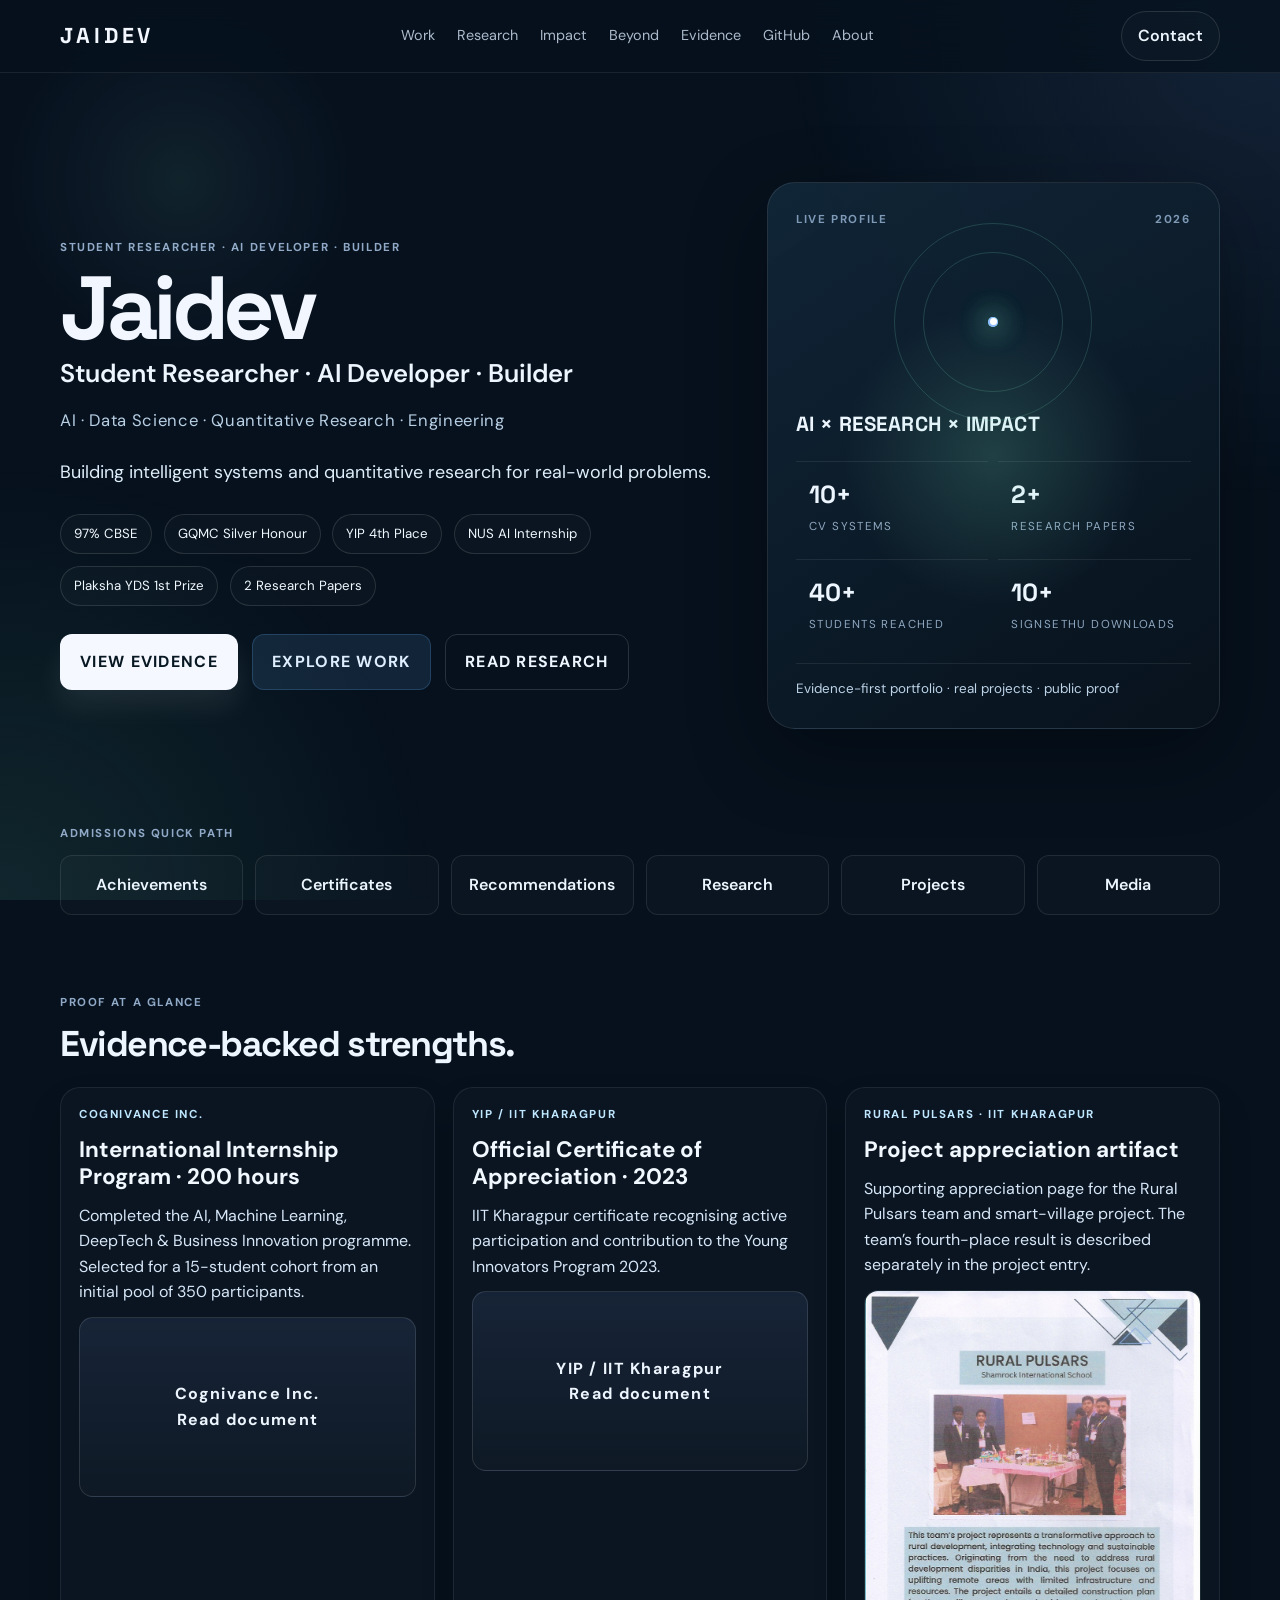
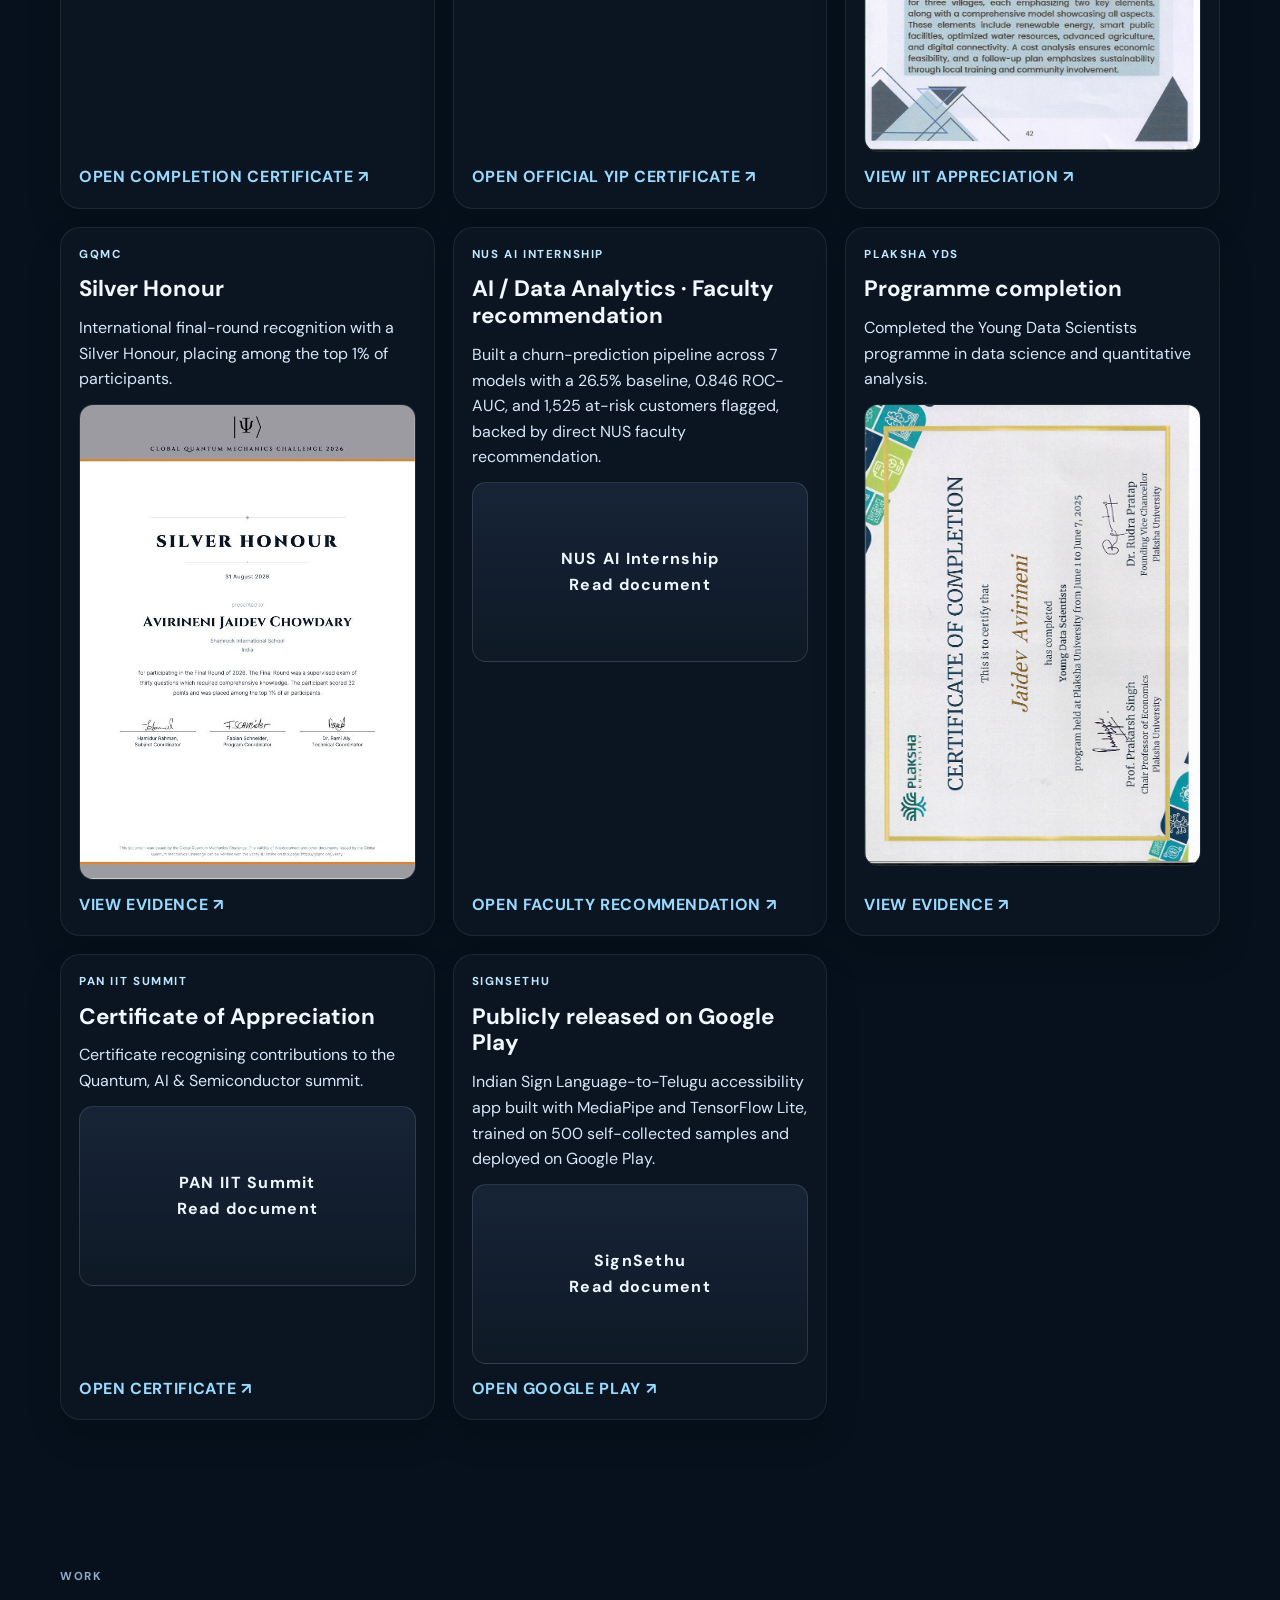
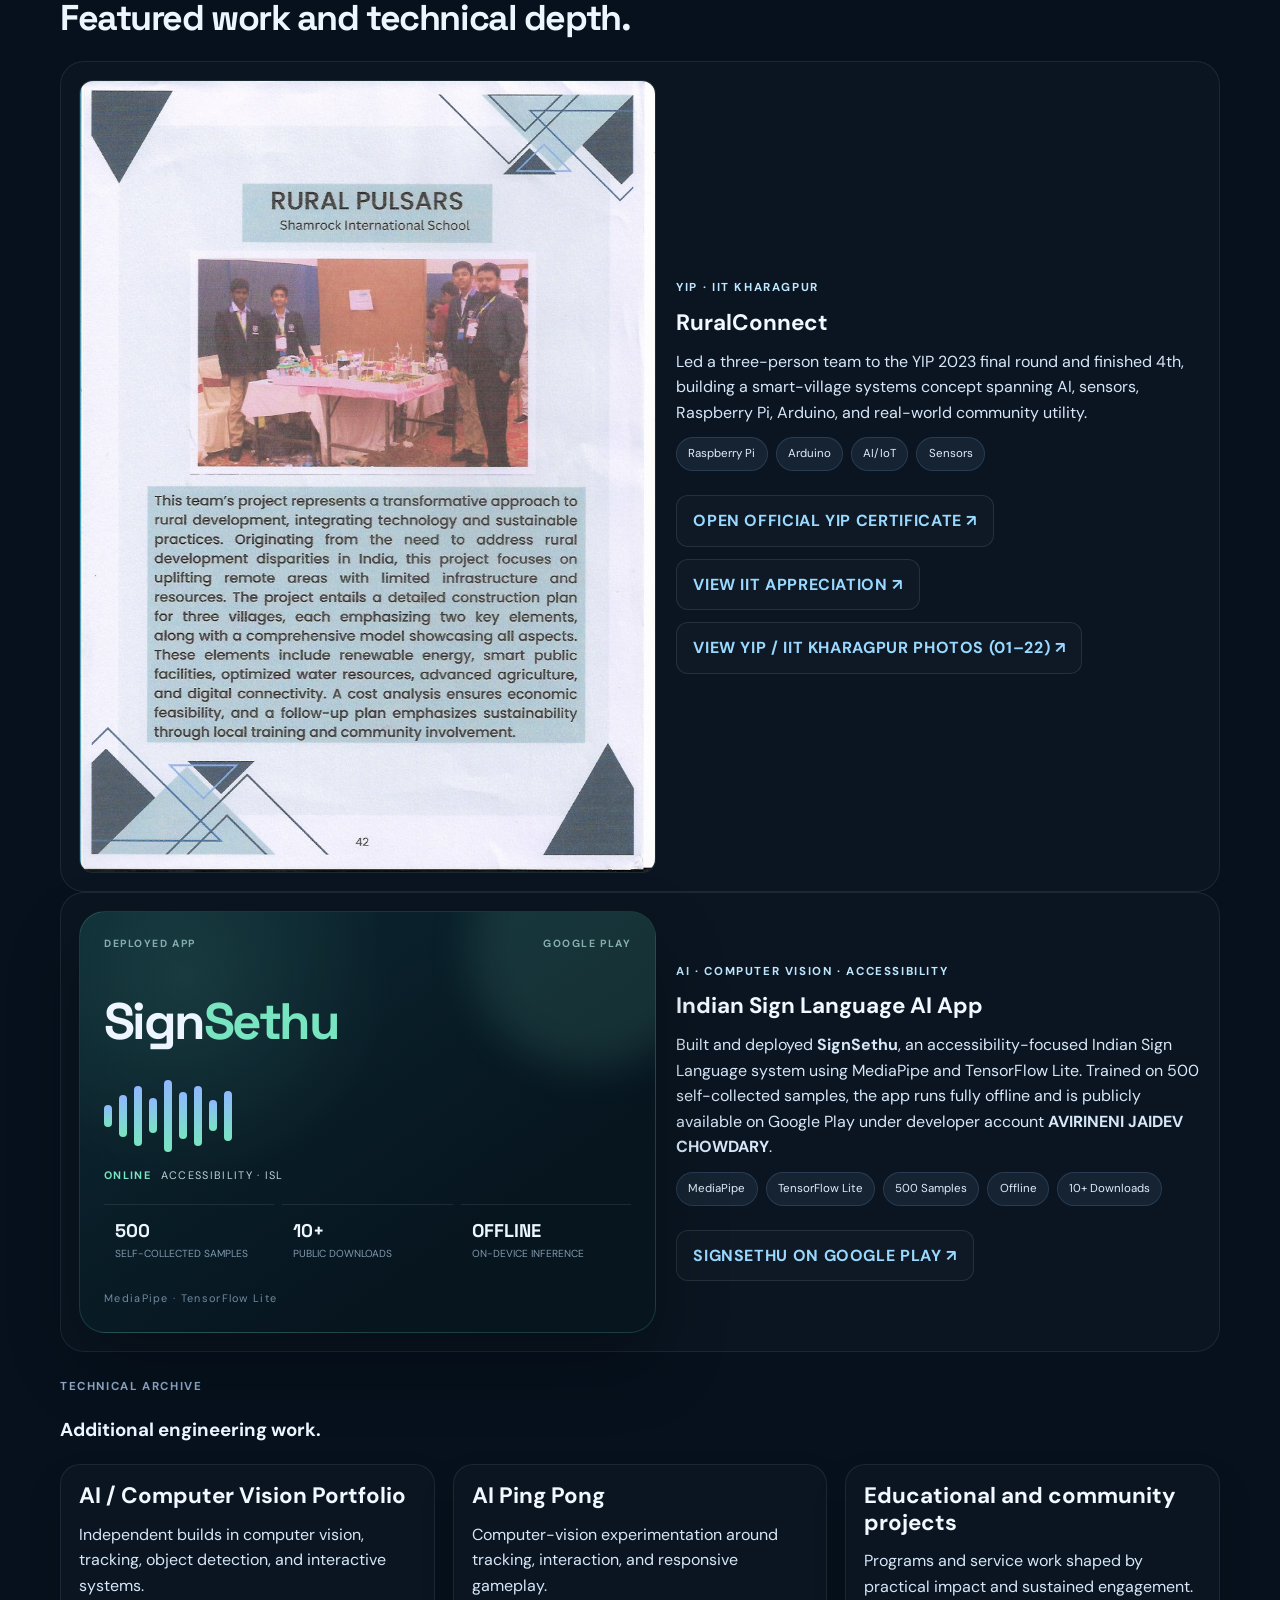
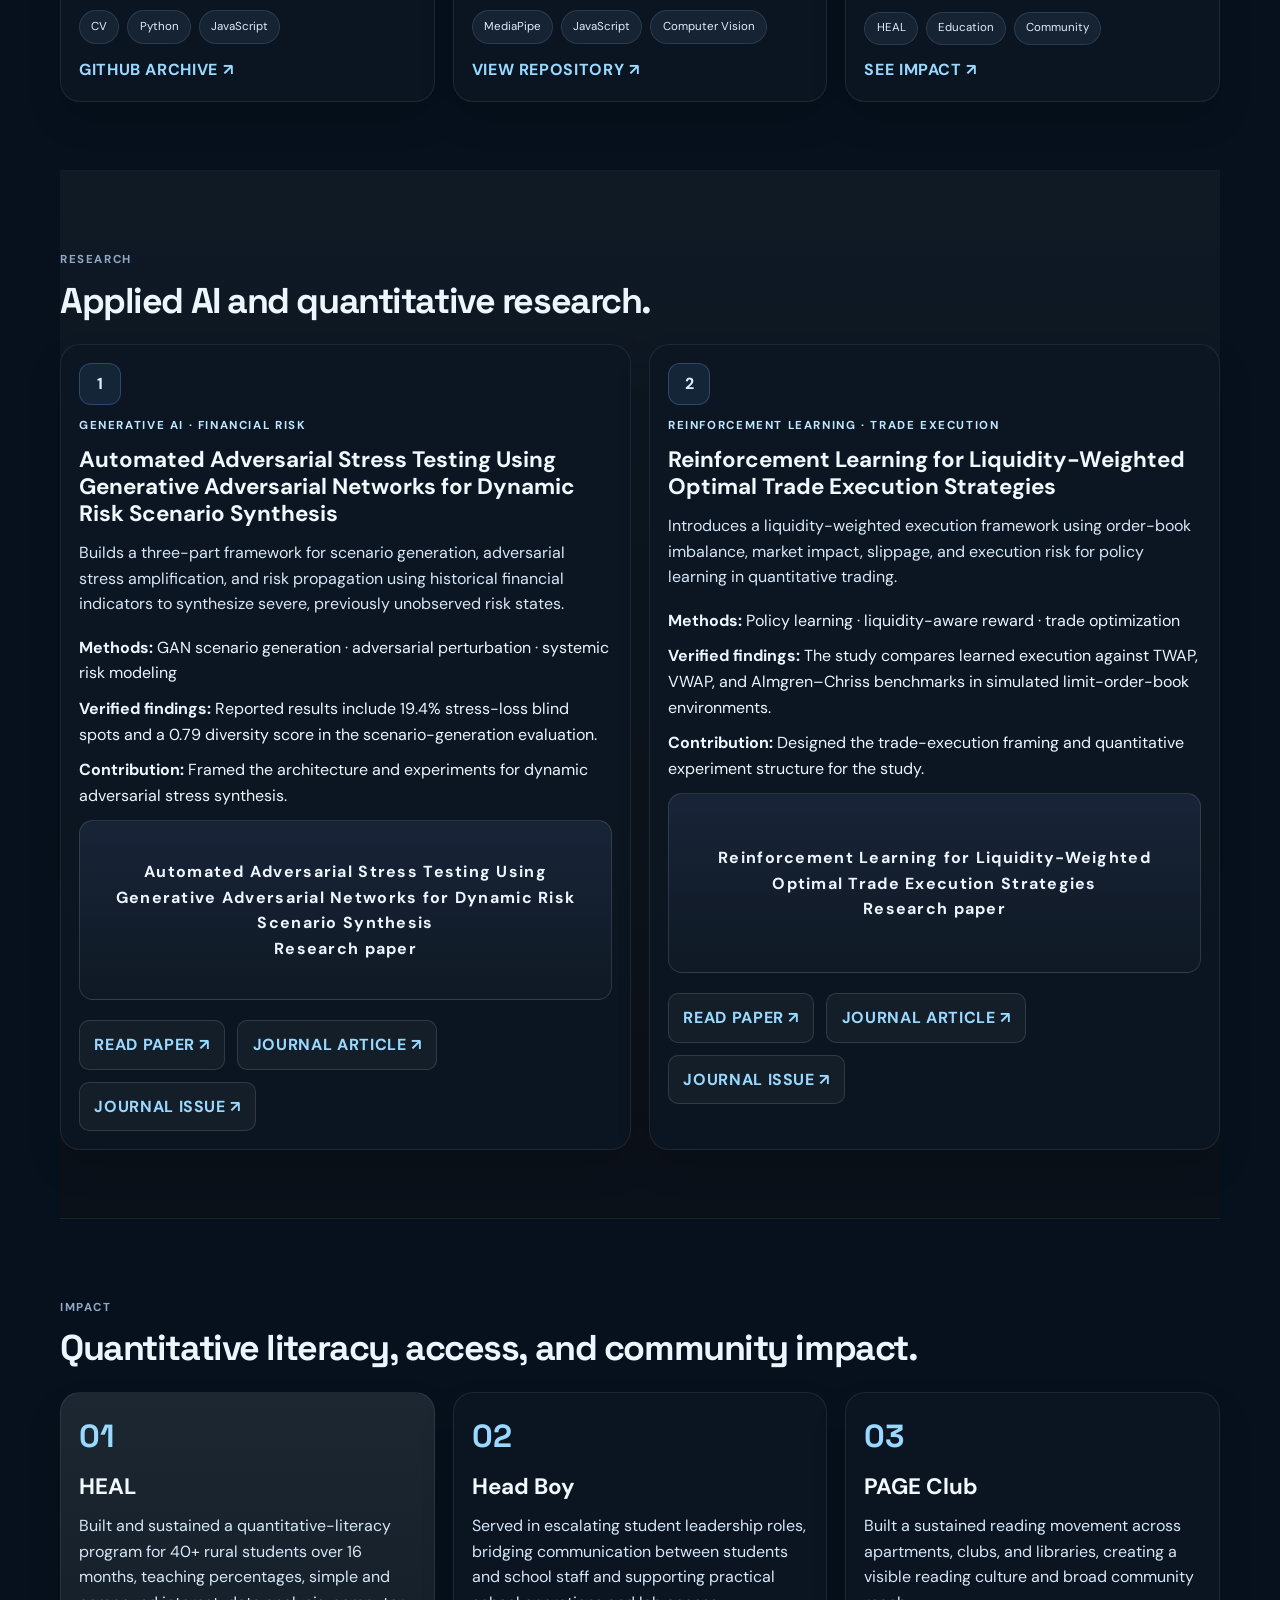
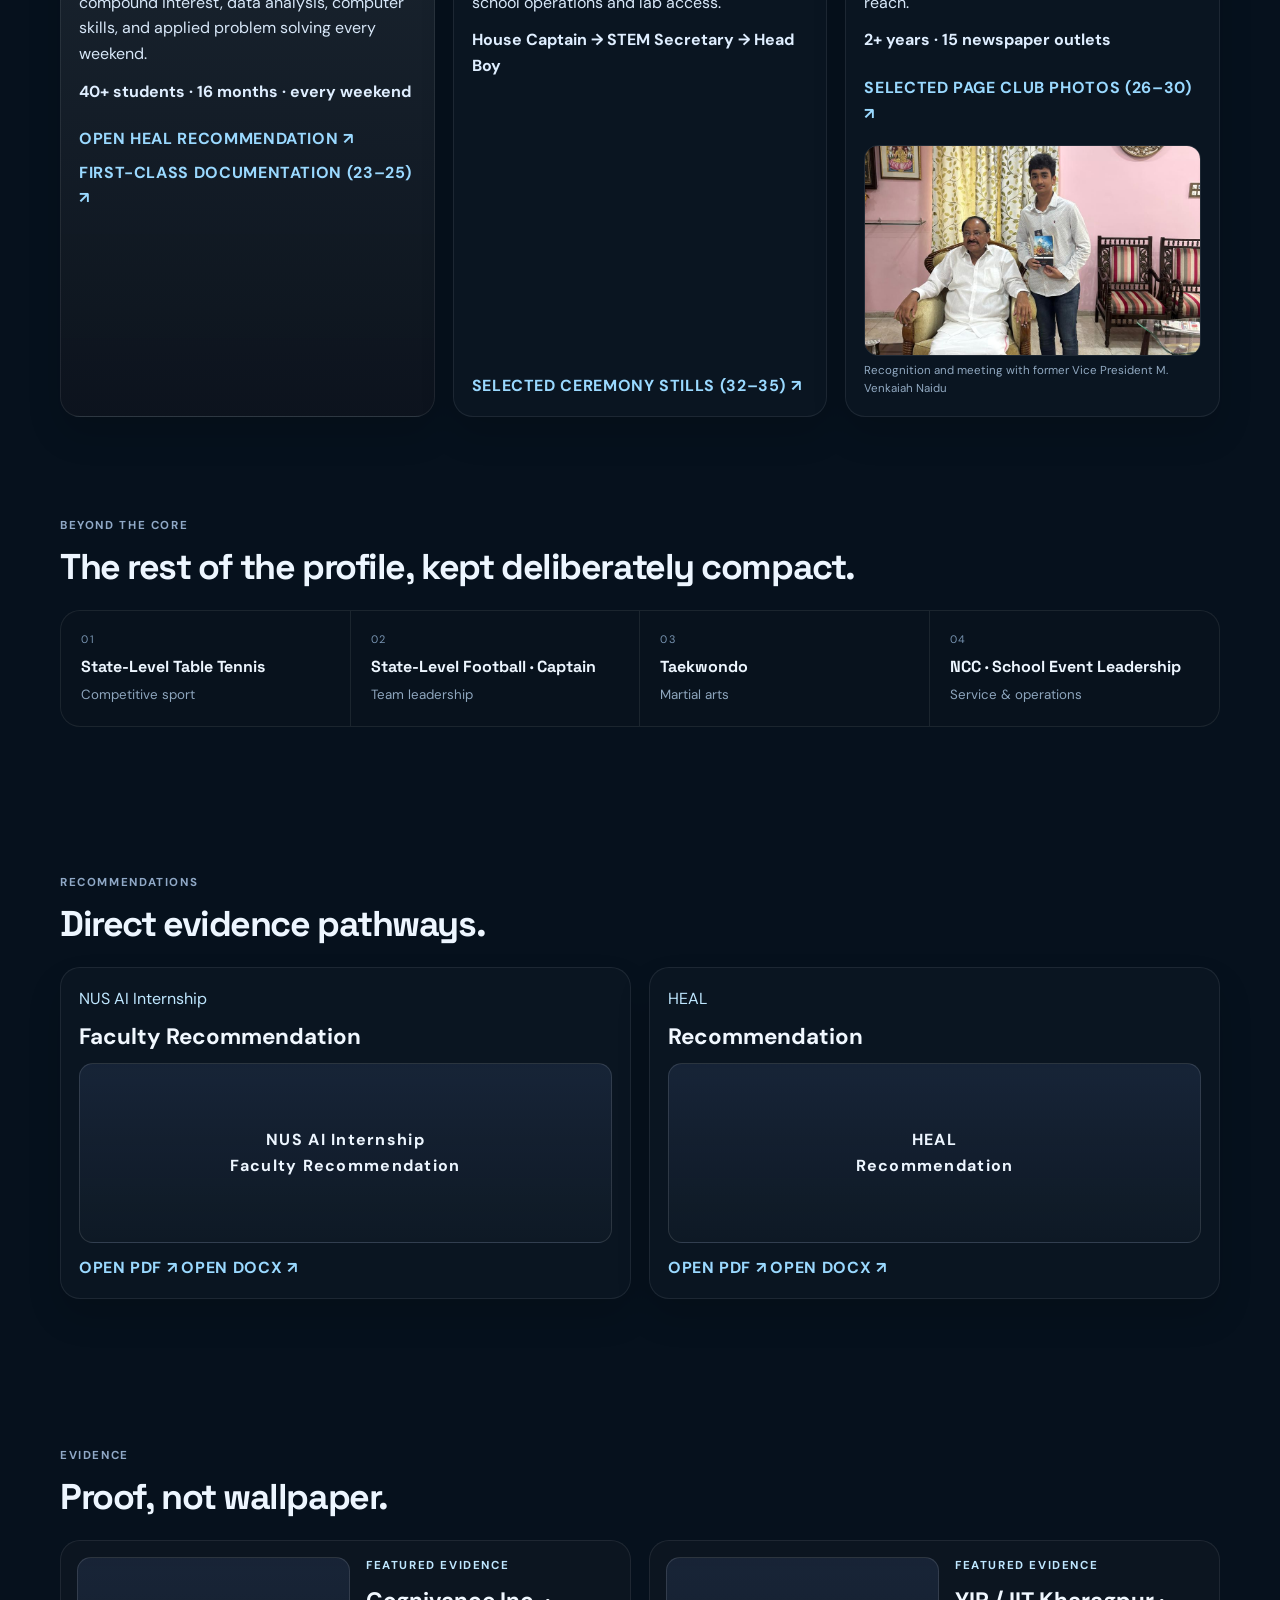
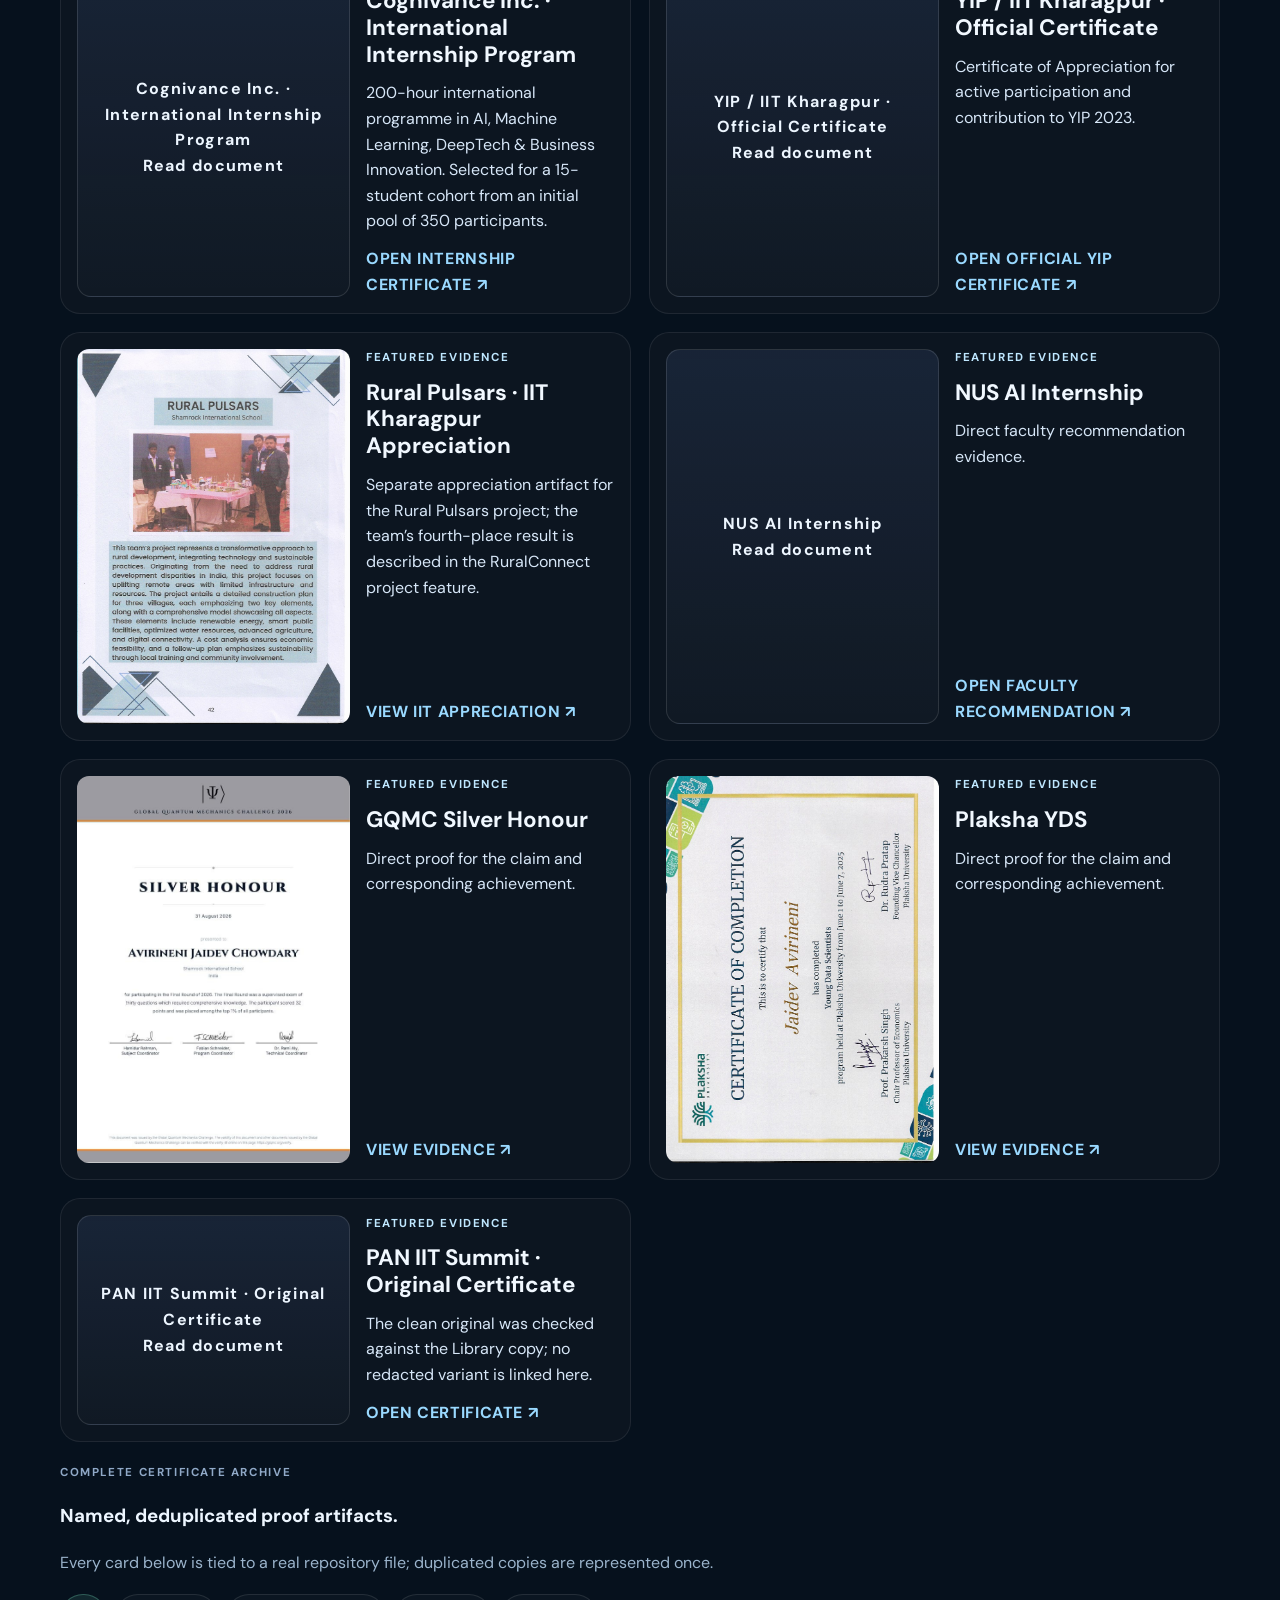
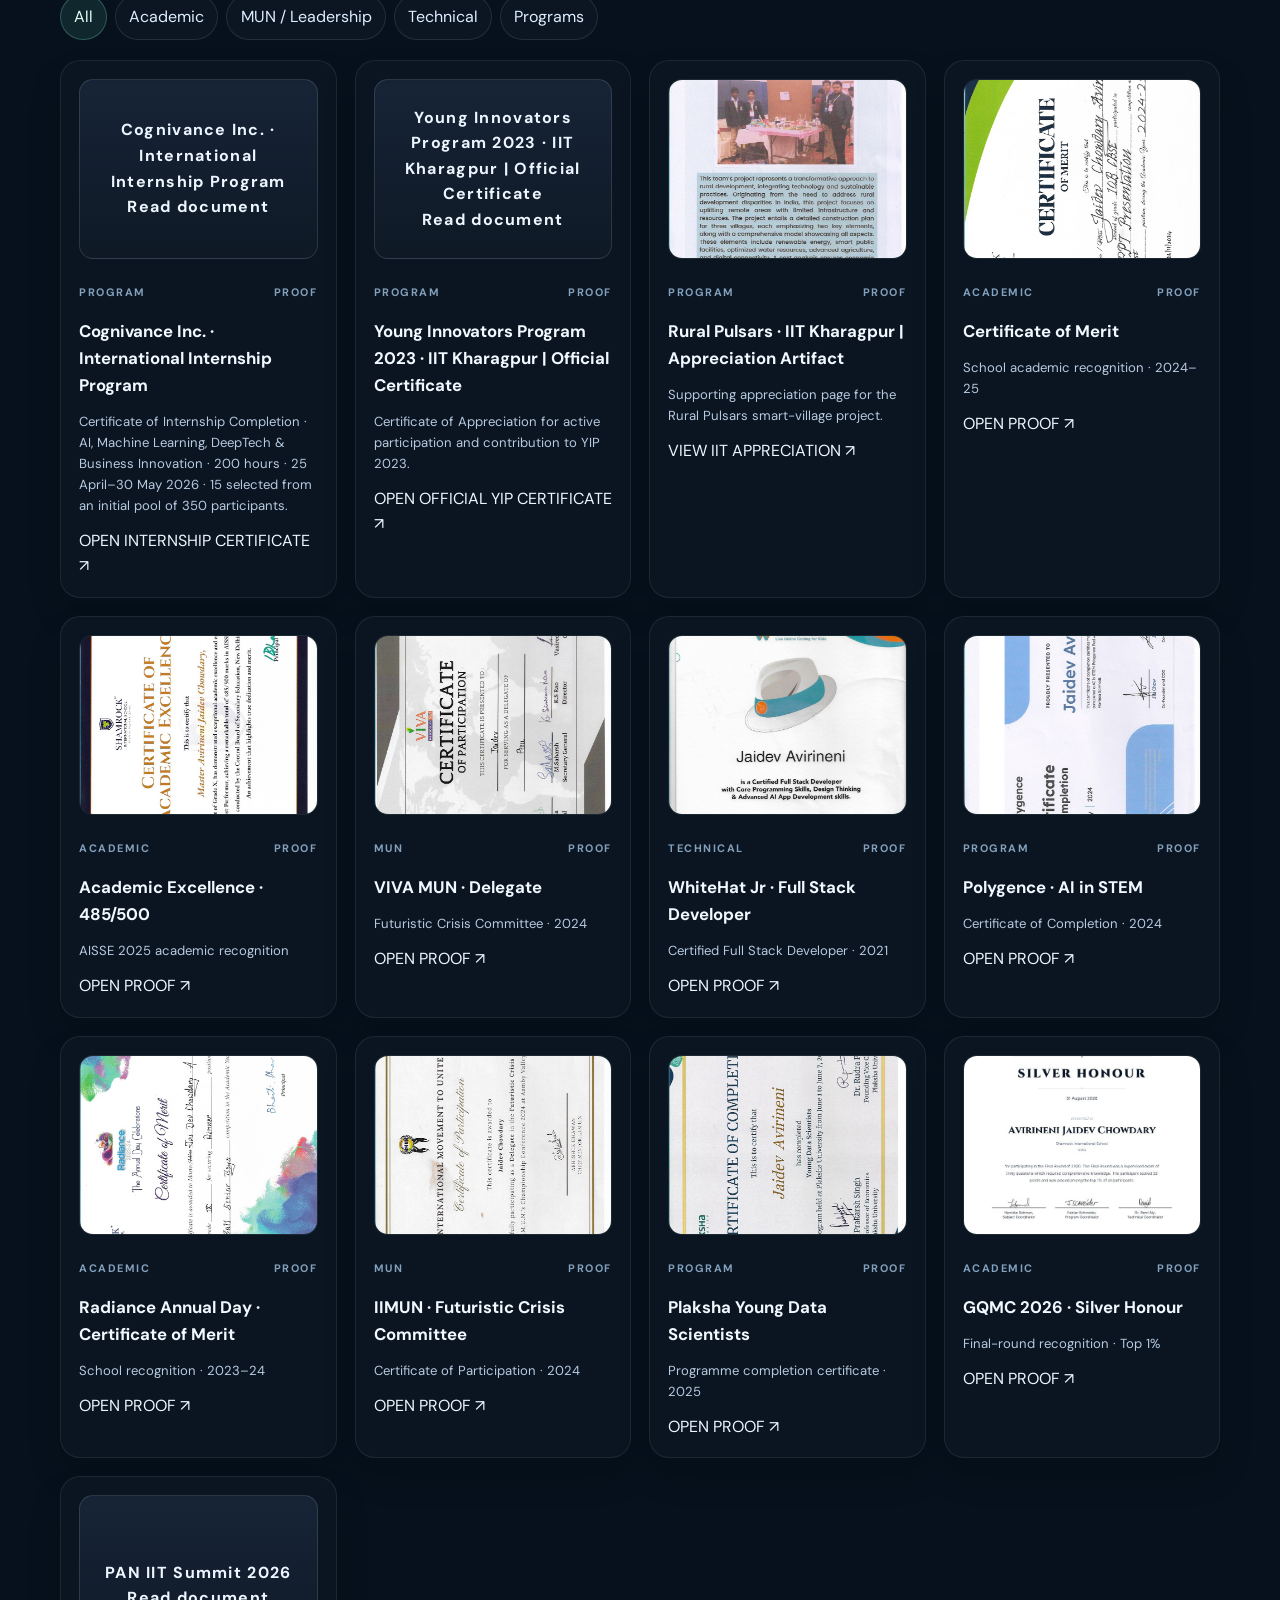
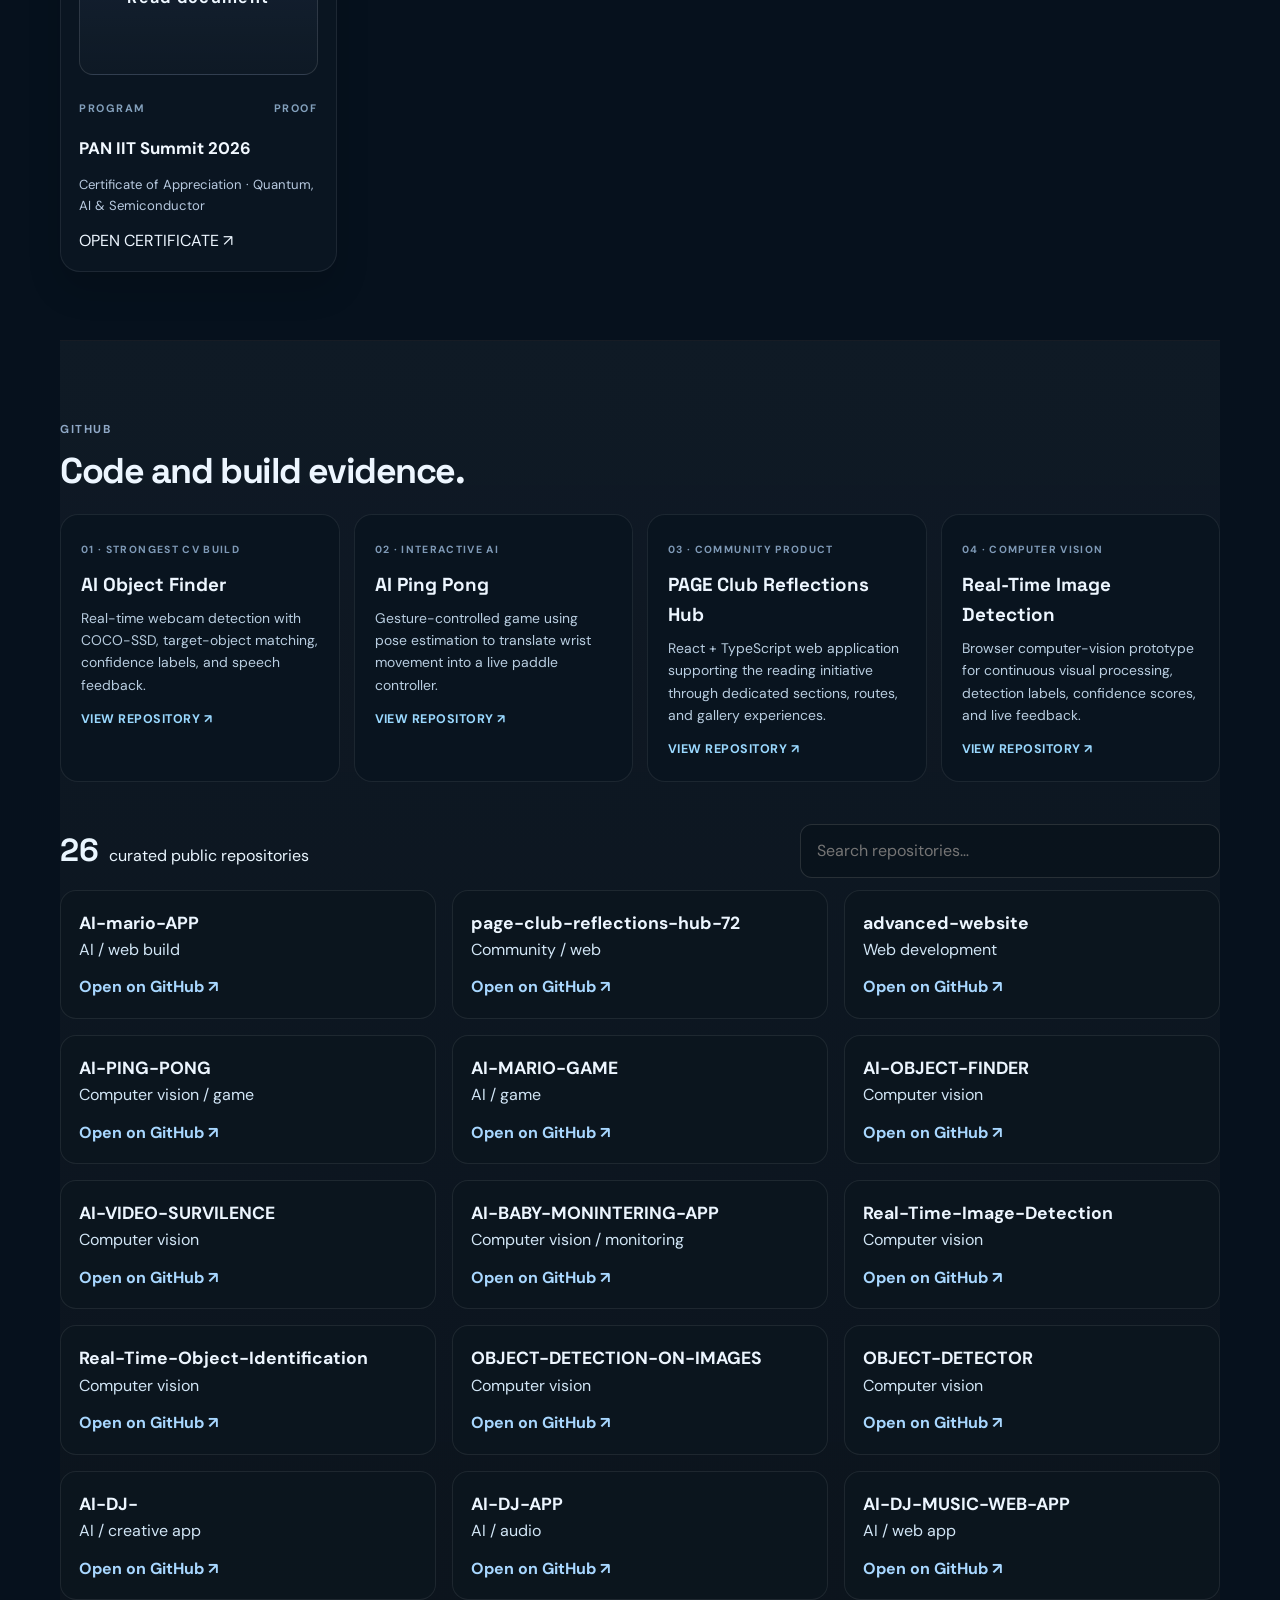
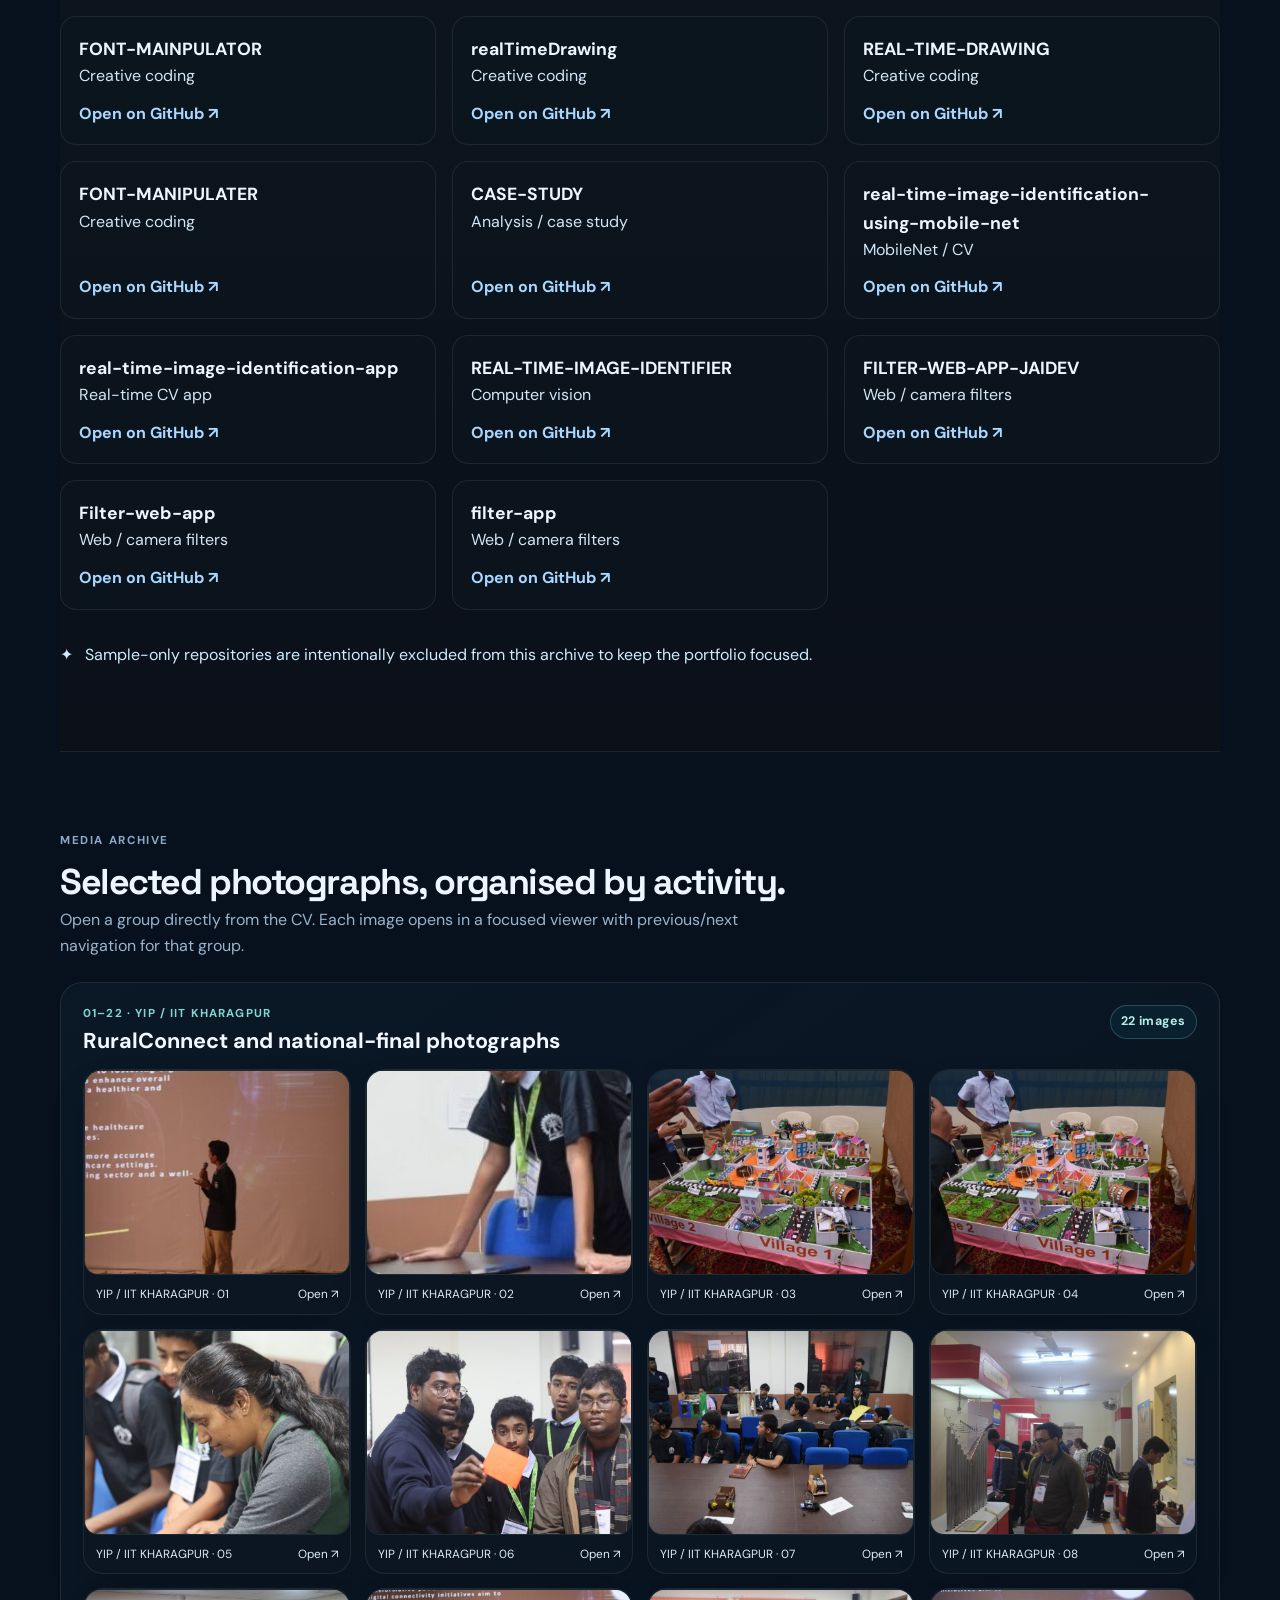
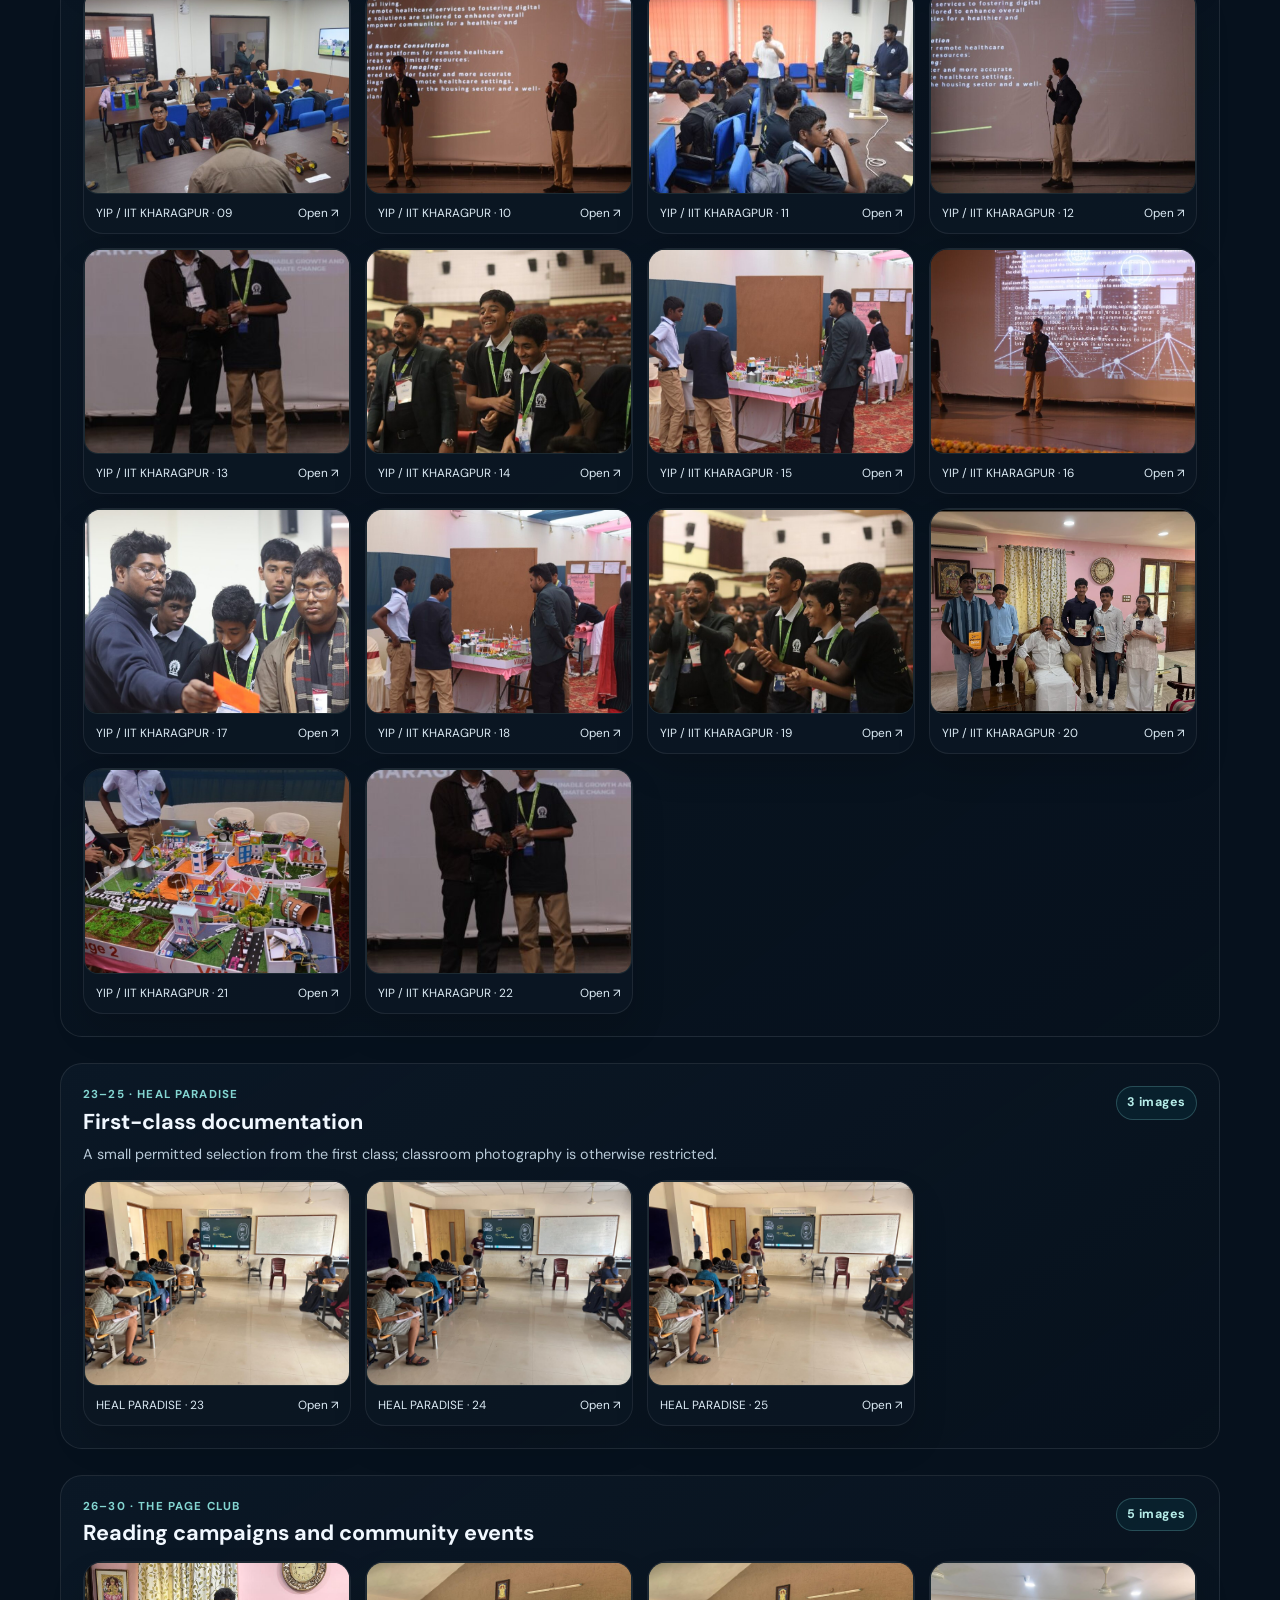
==== index.html @ 86e3a6a1 "Place official YIP certificate before IIT appreciation artifact" ====
<!doctype html>
<html lang="en">
<head>
  <meta charset="utf-8">
  <meta name="viewport" content="width=device-width, initial-scale=1">
  <meta name="description" content="Jaidev Chowdary Avirineni | student researcher, AI developer, builder, and evidence-first admissions portfolio.">
  <meta name="theme-color" content="#07111f">
  <title>Jaidev Chowdary Avirineni | Student Researcher · AI Developer · Builder</title>
  <link rel="preconnect" href="https://fonts.googleapis.com">
  <link rel="preconnect" href="https://fonts.gstatic.com" crossorigin>
  <link href="https://fonts.googleapis.com/css2?family=DM+Sans:wght@400;500;600;700&family=Space+Grotesk:wght@500;600;700&display=swap" rel="stylesheet">
  <link rel="stylesheet" href="styles.css">
</head>
<body>
  <div class="cursor-spotlight" aria-hidden="true"></div>
  <div class="scroll-progress" aria-hidden="true"><span></span></div>
  <header class="site-header">
    <div class="header-inner section-wrap">
      <a class="brand" href="#top" aria-label="Jaidev Chowdary Avirineni home">JAIDEV</a>
      <button class="menu-toggle" aria-label="Toggle menu" aria-expanded="false">☰</button>
      <nav class="nav" id="site-nav" aria-label="Main navigation">
        <a href="#work">Work</a>
        <a href="#research">Research</a>
        <a href="#impact">Impact</a>
        <a href="#beyond">Beyond</a>
        <a href="#evidence">Evidence</a>
        <a href="#github">GitHub</a>
        <a href="#about">About</a>
      </nav>
      <a class="header-cta" href="#contact">Contact</a>
    </div>
  </header>

  <main id="top">
    <section class="hero section-wrap" data-reveal>
      <div class="hero-grid">
        <div class="hero-main">
        <p class="kicker">STUDENT RESEARCHER · AI DEVELOPER · BUILDER</p>
        <h1>Jaidev</h1>
        <p class="hero-subtitle">Student Researcher · AI Developer · Builder</p>
        <p class="hero-meta-line">AI · Data Science · Quantitative Research · Engineering</p>
        <p class="lead">Building intelligent systems and quantitative research for real-world problems.</p>

        <div class="credibility-strip" aria-label="Key achievements">
          <span class="credibility-chip" data-magnetic>97% CBSE</span>
          <span class="credibility-chip" data-magnetic>GQMC Silver Honour</span>
          <span class="credibility-chip" data-magnetic>YIP 4th Place</span>
          <span class="credibility-chip" data-magnetic>NUS AI Internship</span>
          <span class="credibility-chip" data-magnetic>Plaksha YDS 1st Prize</span>
          <span class="credibility-chip" data-magnetic>2 Research Papers</span>
        </div>

        <div class="hero-actions">
          <a class="button primary" href="#evidence">VIEW EVIDENCE</a>
          <a class="button secondary" href="#work">EXPLORE WORK</a>
          <a class="button ghost" href="#research">READ RESEARCH</a>
        </div>
        </div>
        <aside class="hero-visual" aria-label="Jaidev profile snapshot">
          <div class="signal-card" data-tilt>
            <div class="signal-top"><span>LIVE PROFILE</span><span>2026</span></div>
            <div class="signal-orbit" aria-hidden="true"><span></span><span></span><span></span></div>
            <div class="signal-label">AI × RESEARCH × IMPACT</div>
            <div class="signal-stats">
              <div><strong data-count="10">10+</strong><span>CV systems</span></div>
              <div><strong data-count="2">2</strong><span>research papers</span></div>
              <div><strong data-count="40">40+</strong><span>students reached</span></div>
              <div><strong data-count="10">10+</strong><span>SignSethu downloads</span></div>
            </div>
            <div class="signal-note">Evidence-first portfolio · real projects · public proof</div>
          </div>
        </aside>
      </div>
    </section>

    <section class="quick-path section-wrap" aria-label="Admissions quick path">
      <div class="quick-path-head">
        <p class="section-kicker">ADMISSIONS QUICK PATH</p>
      </div>
      <div class="quick-path-items">
        <a href="#proof">Achievements</a>
        <a href="#evidence">Certificates</a>
        <a href="#recommendations">Recommendations</a>
        <a href="#research">Research</a>
        <a href="#work">Projects</a>
        <a href="#media">Media</a>
      </div>
    </section>

    <section id="proof" class="section-wrap section">
      <div class="section-heading compact">
        <div>
          <p class="section-kicker">PROOF AT A GLANCE</p>
          <h2>Evidence-backed strengths.</h2>
        </div>
      </div>
      <div id="proof-grid" class="proof-grid"></div>
    </section>

    <section id="work" class="section-wrap section">
      <div class="section-heading compact">
        <div>
          <p class="section-kicker">WORK</p>
          <h2>Featured work and technical depth.</h2>
        </div>
      </div>
      <div class="featured-work">
        <article class="feature-block">
          <div class="feature-image-wrap">
            <img src="assets/evidence/yip-rural-pulsars.jpg" alt="RuralConnect project evidence" loading="lazy">
          </div>
          <div class="feature-copy">
            <span class="meta-tag">YIP · IIT KHARAGPUR</span>
            <h3>RuralConnect</h3>
            <p>Led a three-person team to the YIP 2023 final round and finished 4th, building a smart-village systems concept spanning AI, sensors, Raspberry Pi, Arduino, and real-world community utility.</p>
            <div class="chip-row">
              <span>Raspberry Pi</span>
              <span>Arduino</span>
              <span>AI/IoT</span>
              <span>Sensors</span>
            </div>
            <div class="project-actions">
              <a href="assets/evidence/YIP_IIT_Kharagpur_Official_Certificate.pdf" target="_blank" rel="noopener">OPEN OFFICIAL YIP CERTIFICATE ↗</a>
              <a href="assets/evidence/certificate-04.jpg" target="_blank" rel="noopener">VIEW IIT APPRECIATION ↗</a>
              <a href="#yip-media" rel="noopener">VIEW YIP / IIT KHARAGPUR PHOTOS (01–22) ↗</a>
            </div>
          </div>
        </article>

        <article class="feature-block reversed signsethu-feature" data-reveal>
          <div class="signsethu-panel" data-tilt aria-label="SignSethu deployment snapshot">
            <div class="signsethu-glow"></div>
            <div class="signsethu-head">
              <span>DEPLOYED APP</span>
              <span>GOOGLE PLAY</span>
            </div>
            <div class="signsethu-brand">Sign<span>Sethu</span></div>
            <div class="signsethu-wave" aria-hidden="true">
              <i></i><i></i><i></i><i></i><i></i><i></i><i></i><i></i><i></i>
            </div>
            <div class="signsethu-status"><b>ONLINE</b><span>ACCESSIBILITY · ISL</span></div>
            <div class="signsethu-metrics">
              <div><strong>500</strong><span>self-collected samples</span></div>
              <div><strong>10+</strong><span>public downloads</span></div>
              <div><strong>OFFLINE</strong><span>on-device inference</span></div>
            </div>
            <div class="signsethu-footer">MediaPipe · TensorFlow Lite</div>
          </div>
          <div class="feature-copy">
            <span class="meta-tag">AI · COMPUTER VISION · ACCESSIBILITY</span>
            <h3>Indian Sign Language AI App</h3>
            <p>Built and deployed <strong>SignSethu</strong>, an accessibility-focused Indian Sign Language system using MediaPipe and TensorFlow Lite. Trained on 500 self-collected samples, the app runs fully offline and is publicly available on Google Play under developer account <strong>AVIRINENI JAIDEV CHOWDARY</strong>.</p>
            <div class="chip-row">
              <span>MediaPipe</span>
              <span>TensorFlow Lite</span>
              <span>500 Samples</span>
              <span>Offline</span>
              <span>10+ Downloads</span>
            </div>
            <div class="project-actions">
              <a href="https://play.google.com/store/apps/developer?id=AVIRINENI+JAIDEV+CHOWDARY" target="_blank" rel="noopener">SIGNSETHU ON GOOGLE PLAY ↗</a>
            </div>
          </div>
        </article>
      </div>

      <div class="archive-block">
        <div class="section-subhead">
          <p class="section-kicker">TECHNICAL ARCHIVE</p>
          <h3>Additional engineering work.</h3>
        </div>
        <div class="archive-grid">
          <article class="archive-card">
            <h4>AI / Computer Vision Portfolio</h4>
            <p>Independent builds in computer vision, tracking, object detection, and interactive systems.</p>
            <div class="chip-row"><span>CV</span><span>Python</span><span>JavaScript</span></div>
            <a href="https://github.com/Jaidev39" target="_blank" rel="noopener">GITHUB ARCHIVE ↗</a>
          </article>
          <article class="archive-card">
            <h4>AI Ping Pong</h4>
            <p>Computer-vision experimentation around tracking, interaction, and responsive gameplay.</p>
            <div class="chip-row"><span>MediaPipe</span><span>JavaScript</span><span>Computer Vision</span></div>
            <a href="https://github.com/Jaidev39/AI-PING-PONG" target="_blank" rel="noopener">VIEW REPOSITORY ↗</a>
          </article>
          <article class="archive-card">
            <h4>Educational and community projects</h4>
            <p>Programs and service work shaped by practical impact and sustained engagement.</p>
            <div class="chip-row"><span>HEAL</span><span>Education</span><span>Community</span></div>
            <a href="#impact">SEE IMPACT ↗</a>
          </article>
        </div>
      </div>
    </section>

    <section id="research" class="section-wrap section dark-panel">
      <div class="section-heading compact">
        <div>
          <p class="section-kicker">RESEARCH</p>
          <h2>Applied AI and quantitative research.</h2>
        </div>
      </div>
      <div id="research-grid" class="research-grid"></div>
    </section>

    <section id="impact" class="section-wrap section">
      <div class="section-heading compact">
        <div>
          <p class="section-kicker">IMPACT</p>
          <h2>Quantitative literacy, access, and community impact.</h2>
        </div>
      </div>
      <div class="impact-grid">
        <article class="impact-card feature-impact" id="heal-impact">
          <span class="impact-number">01</span>
          <h3>HEAL</h3>
          <p>Built and sustained a quantitative-literacy program for 40+ rural students over 16 months, teaching percentages, simple and compound interest, data analysis, computer skills, and applied problem solving every weekend.</p>
          <strong>40+ students · 16 months · every weekend</strong>
          <div class="impact-links">
            <a href="#recommendations" class="mini-link">OPEN HEAL RECOMMENDATION ↗</a>
            <a href="#heal-media" class="mini-link">FIRST-CLASS DOCUMENTATION (23–25) ↗</a>
          </div>
        </article>

        <article class="impact-card" id="headboy-impact">
          <span class="impact-number">02</span>
          <h3>Head Boy</h3>
          <p>Served in escalating student leadership roles, bridging communication between students and school staff and supporting practical school operations and lab access.</p>
          <strong>House Captain → STEM Secretary → Head Boy</strong>
          <a href="#headboy-media" class="mini-link">SELECTED CEREMONY STILLS (32–35) ↗</a>
        </article>

        <article class="impact-card" id="page-club-impact">
          <span class="impact-number">03</span>
          <h3>PAGE Club</h3>
          <p>Built a sustained reading movement across apartments, clubs, and libraries, creating a visible reading culture and broad community reach.</p>
          <strong>2+ years · 15 newspaper outlets</strong>
          <div class="impact-links">
            <a href="#page-club-media" class="mini-link">SELECTED PAGE CLUB PHOTOS (26–30) ↗</a>
          </div>
          <div class="impact-media">
            <img src="assets/media/drive-photo-archive/drive-photo-26.jpg" alt="The PAGE Club selected campaign and reading-event photograph" loading="lazy">
            <span>Recognition and meeting with former Vice President M. Venkaiah Naidu</span>
          </div>
        </article>
      </div>
    </section>


    <section id="beyond" class="section-wrap section beyond-section" data-reveal>
      <div class="section-heading compact">
        <div>
          <p class="section-kicker">BEYOND THE CORE</p>
          <h2>The rest of the profile, kept deliberately compact.</h2>
        </div>
      </div>
      <div class="beyond-strip">
        <div><span>01</span><strong>State-Level Table Tennis</strong><small>Competitive sport</small></div>
        <div><span>02</span><strong>State-Level Football · Captain</strong><small>Team leadership</small></div>
        <div><span>03</span><strong>Taekwondo</strong><small>Martial arts</small></div>
        <div><span>04</span><strong>NCC · School Event Leadership</strong><small>Service & operations</small></div>
      </div>
    </section>
    <section id="recommendations" class="section-wrap section">
      <div class="section-heading compact">
        <div>
          <p class="section-kicker">RECOMMENDATIONS</p>
          <h2>Direct evidence pathways.</h2>
        </div>
      </div>
      <div id="recommendation-grid" class="recommendation-grid"></div>
    </section>

    <section id="evidence" class="section-wrap section evidence-section">
      <div class="section-heading compact">
        <div>
          <p class="section-kicker">EVIDENCE</p>
          <h2>Proof, not wallpaper.</h2>
        </div>
      </div>

      <div class="featured-evidence" id="featured-evidence"></div>
      <div class="archive-section">
        <div class="section-subhead">
          <p class="section-kicker">COMPLETE CERTIFICATE ARCHIVE</p>
          <h3>Named, deduplicated proof artifacts.</h3>
          <p class="section-note">Every card below is tied to a real repository file; duplicated copies are represented once.</p>
        </div>
        <div class="evidence-toolbar" aria-label="Certificate filters">
          <button class="filter-chip active" data-filter="all">All</button>
          <button class="filter-chip" data-filter="academic">Academic</button>
          <button class="filter-chip" data-filter="mun">MUN / Leadership</button>
          <button class="filter-chip" data-filter="technical">Technical</button>
          <button class="filter-chip" data-filter="program">Programs</button>
        </div>
        <div id="certificate-grid" class="certificate-grid" aria-label="Certificate archive"></div>
      </div>
    </section>

    <section id="github" class="section-wrap section dark-panel">
      <div class="section-heading compact">
        <div>
          <p class="section-kicker">GITHUB</p>
          <h2>Code and build evidence.</h2>
        </div>
      </div>
      <div class="featured-repos">
        <article class="repo-feature" data-tilt data-reveal>
          <span class="repo-rank">01 · STRONGEST CV BUILD</span>
          <h3>AI Object Finder</h3>
          <p>Real-time webcam detection with COCO-SSD, target-object matching, confidence labels, and speech feedback.</p>
          <a href="https://github.com/Jaidev39/AI-OBJECT-FINDER" target="_blank" rel="noopener">VIEW REPOSITORY ↗</a>
        </article>
        <article class="repo-feature" data-tilt data-reveal>
          <span class="repo-rank">02 · INTERACTIVE AI</span>
          <h3>AI Ping Pong</h3>
          <p>Gesture-controlled game using pose estimation to translate wrist movement into a live paddle controller.</p>
          <a href="https://github.com/Jaidev39/AI-PING-PONG" target="_blank" rel="noopener">VIEW REPOSITORY ↗</a>
        </article>
        <article class="repo-feature" data-tilt data-reveal>
          <span class="repo-rank">03 · COMMUNITY PRODUCT</span>
          <h3>PAGE Club Reflections Hub</h3>
          <p>React + TypeScript web application supporting the reading initiative through dedicated sections, routes, and gallery experiences.</p>
          <a href="https://github.com/Jaidev39/page-club-reflections-hub-72" target="_blank" rel="noopener">VIEW REPOSITORY ↗</a>
        </article>
        <article class="repo-feature" data-tilt data-reveal>
          <span class="repo-rank">04 · COMPUTER VISION</span>
          <h3>Real-Time Image Detection</h3>
          <p>Browser computer-vision prototype for continuous visual processing, detection labels, confidence scores, and live feedback.</p>
          <a href="https://github.com/Jaidev39/Real-Time-Image-Detection" target="_blank" rel="noopener">VIEW REPOSITORY ↗</a>
        </article>
      </div>
      <div class="github-toolbar">
        <div class="repo-count"><strong>26</strong><span>curated public repositories</span></div>
        <input id="repo-search" type="search" placeholder="Search repositories…" aria-label="Search repositories">
      </div>
      <div id="repo-grid" class="repo-grid" aria-live="polite"></div>
      <div class="archive-note"><span>✦</span><p>Sample-only repositories are intentionally excluded from this archive to keep the portfolio focused.</p></div>
    </section>

    <section id="media" class="section-wrap section">
      <div class="section-heading compact">
        <div>
          <p class="section-kicker">MEDIA ARCHIVE</p>
          <h2>Selected photographs, organised by activity.</h2>
          <p class="section-note">Open a group directly from the CV. Each image opens in a focused viewer with previous/next navigation for that group.</p>
        </div>
      </div>
      <div id="media-grid" class="media-groups" aria-live="polite">
        <section class="media-group" id="yip-media">
          <div class="media-group-heading">
            <div><p class="section-kicker">01–22 · YIP / IIT KHARAGPUR</p><h3>RuralConnect and national-final photographs</h3></div>
            <span class="media-range">22 images</span>
          </div>
          <div id="yip-media-grid" class="media-grid"></div>
        </section>
        <section class="media-group" id="heal-media">
          <div class="media-group-heading">
            <div><p class="section-kicker">23–25 · HEAL PARADISE</p><h3>First-class documentation</h3><p class="media-note">A small permitted selection from the first class; classroom photography is otherwise restricted.</p></div>
            <span class="media-range">3 images</span>
          </div>
          <div id="heal-media-grid" class="media-grid"></div>
        </section>
        <section class="media-group" id="page-club-media">
          <div class="media-group-heading">
            <div><p class="section-kicker">26–30 · THE PAGE CLUB</p><h3>Reading campaigns and community events</h3></div>
            <span class="media-range">5 images</span>
          </div>
          <div id="page-club-media-grid" class="media-grid"></div>
        </section>
        <section class="media-group" id="headboy-media">
          <div class="media-group-heading">
            <div><p class="section-kicker">32–35 · HEAD BOY</p><h3>Student leadership and Head Boy ceremony stills</h3></div>
            <span class="media-range">4 images</span>
          </div>
          <div id="headboy-media-grid" class="media-grid"></div>
        </section>
      </div>
    </section>

    <section id="about" class="section-wrap section about-grid">
      <div>
        <p class="section-kicker">ABOUT</p>
        <h2>Student researcher + builder + community-minded engineer.</h2>
      </div>
      <div class="about-copy">
        <p>I work at the intersection of AI, data science, quantitative research, engineering, and accessibility. My projects are built to solve real problems, not simply to demonstrate technical flair.</p>
        <p>My strongest work sits across computer vision, machine learning, applied research, and community-building programs where learning must be visible, useful, and documented.</p>
        <div class="skill-cloud">
          <span>AI</span>
          <span>Data Science</span>
          <span>Quantitative Research</span>
          <span>Computer Vision</span>
          <span>Machine Learning</span>
          <span>Engineering</span>
          <span>Accessibility</span>
          <span>Community Impact</span>
        </div>
      </div>
    </section>

    <section id="academic-rigor" class="section-wrap section subtle-panel">
      <div class="section-heading compact">
        <div>
          <p class="section-kicker">ACADEMIC RIGOR</p>
          <h2>AP Microeconomics · Score 5</h2>
        </div>
      </div>
      <p class="rigor-copy">The school did not offer Economics, so I asked to take the course and the school declined. I was simultaneously completing the CBSE curriculum and preparing for JEE, so I chose AP Microeconomics as a deliberate additional economics-rigor choice rather than taking a large AP course load.</p>
    </section>

    <section id="contact" class="section-wrap section contact-panel">
      <p class="section-kicker">CONTACT</p>
      <h2>For serious questions, research opportunities, or collaborative work.</h2>
      <p>Public work starts with GitHub and evidence. Private contact details can be added as needed without changing the admissions-first structure.</p>
      <div class="hero-actions compact-actions">
        <a class="button primary" href="https://github.com/Jaidev39" target="_blank" rel="noopener">Open GitHub ↗</a>
        <a class="button ghost" href="#top">Back to top ↑</a>
      </div>
    </section>
  </main>

  <footer class="footer section-wrap">
    <span>© 2026 Jai Avirineni</span>
    <span>Jaidev Chowdary Avirineni · Student researcher · AI developer · builder</span>
  </footer>

  <div class="modal" id="image-modal" role="dialog" aria-modal="true" aria-label="Evidence preview">
    <button class="modal-close" aria-label="Close preview">×</button>
    <img id="modal-image" src="" alt="Expanded evidence preview">
    <div class="modal-actions">
      <button id="prev-image" aria-label="Previous image">← Prev</button>
      <button id="next-image" aria-label="Next image">Next →</button>
    </div>
  </div>

  <script src="script.js"></script>
</body>
</html>
---- styles.css ----
*{box-sizing:border-box}html{scroll-behavior:smooth}body{margin:0;font-family:"DM Sans",sans-serif;background:#06111d;color:#edf6ff;line-height:1.6}a{text-decoration:none;color:inherit}img{max-width:100%;display:block}button,input{font:inherit}body:before{content:"";position:fixed;inset:0;background:radial-gradient(circle at top right,rgba(122,172,255,.12),transparent 32%),radial-gradient(circle at bottom left,rgba(114,230,193,.1),transparent 28%);pointer-events:none;z-index:-2}.section-wrap{width:min(1160px,calc(100% - 32px));margin:0 auto}.site-header{position:sticky;top:0;z-index:90;background:rgba(6,17,29,.78);backdrop-filter:blur(16px);border-bottom:1px solid rgba(255,255,255,.08)}.header-inner{display:flex;align-items:center;justify-content:space-between;min-height:72px;gap:18px}.brand{font-family:"Space Grotesk",sans-serif;font-size:1.35rem;letter-spacing:.18em;font-weight:700;color:#f3f7ff}.nav{display:flex;align-items:center;gap:22px;color:#dbeafc;font-size:.9rem}.nav a{opacity:.78;transition:opacity .2s ease,color .2s ease}.nav a:hover,.nav a:focus-visible{opacity:1;color:#fff}.header-cta{display:inline-flex;align-items:center;justify-content:center;padding:.7rem 1rem;border:1px solid rgba(255,255,255,.12);border-radius:999px;background:rgba(255,255,255,.02);font-weight:600}.menu-toggle{display:none}.hero{padding:72px 0 40px}.hero-main{padding:24px 0 16px}.kicker,.section-kicker,.meta-tag,.project-tag,.proof-tag{letter-spacing:.14em;text-transform:uppercase;font-size:.72rem;font-weight:700;color:#90a9c7}.hero h1{margin:10px 0 6px;font-family:"Space Grotesk",sans-serif;font-size:clamp(2.8rem,7vw,7rem);line-height:.88;letter-spacing:-.06em;color:#f1f6ff}.hero-subtitle{margin:0;font-size:clamp(1.1rem,2vw,2rem);font-weight:600;color:#edf6ff}.hero-meta-line{margin:12px 0 0;color:#b8cfe4;font-size:1.04rem;letter-spacing:.04em}.lead{max-width:760px;margin:24px 0 0;font-size:1.12rem;color:#dfeefb}.credibility-strip{display:flex;flex-wrap:wrap;gap:12px;margin-top:28px}.credibility-strip span{padding:.52rem .8rem;border:1px solid rgba(255,255,255,.12);border-radius:999px;background:rgba(255,255,255,.02);color:#f0f8ff;font-size:.83rem;white-space:nowrap}.hero-actions{display:flex;flex-wrap:wrap;gap:14px;margin-top:28px}.button{display:inline-flex;align-items:center;justify-content:center;padding:.9rem 1.2rem;border-radius:12px;font-weight:700;letter-spacing:.08em;border:1px solid transparent;transition:transform .2s ease,box-shadow .2s ease,border-color .2s ease;background:#0d1f2d}.button.primary{background:#f5f8ff;color:#081823;box-shadow:0 16px 28px rgba(255,255,255,.08)}.button.secondary{background:rgba(107,180,255,.12);border-color:rgba(107,180,255,.2);color:#dfeeff}.button.ghost{border-color:rgba(255,255,255,.14);background:transparent;color:#edf6ff}.button:hover,.button:focus-visible,.header-cta:hover,.header-cta:focus-visible{transform:translateY(-1px)}.quick-path{padding:8px 0 0}.quick-path-head{margin-bottom:12px}.quick-path-items{display:grid;grid-template-columns:repeat(6,minmax(0,1fr));gap:12px}.quick-path-items a{display:flex;align-items:center;justify-content:center;padding:1rem .8rem;background:rgba(255,255,255,.02);border:1px solid rgba(255,255,255,.09);border-radius:12px;color:#ecf6ff;font-weight:600;min-height:58px;text-align:center}.section{padding:68px 0}.section-heading{display:flex;align-items:end;justify-content:space-between;gap:16px;margin-bottom:24px}.section-heading h2{margin:8px 0 0;font-family:"Space Grotesk",sans-serif;font-size:clamp(1.8rem,2.8vw,2.7rem);line-height:1.1;letter-spacing:-.04em}.compact h2{margin-top:10px}.dark-panel{background:linear-gradient(180deg,rgba(17,28,39,.82),rgba(12,17,25,.9));border-top:1px solid rgba(255,255,255,.05);border-bottom:1px solid rgba(255,255,255,.05)}.proof-grid,.recommendation-grid,.archive-grid,.research-grid,.impact-grid,.certificate-grid,.media-grid{display:grid;gap:18px}.proof-grid{grid-template-columns:repeat(3,minmax(0,1fr))}.proof-card,.recommendation-card,.archive-card,.research-card,.impact-card,.certificate-card,.media-card{background:rgba(12,23,35,.9);border:1px solid rgba(255,255,255,.08);border-radius:20px;padding:18px;box-shadow:0 18px 34px rgba(0,0,0,.14)}.proof-card{display:flex;flex-direction:column;gap:12px}.proof-card strong{font-size:1.1rem}.proof-card img,.recommendation-card img,.certificate-card img,.media-card img,.feature-image-wrap img{border-radius:14px;border:1px solid rgba(255,255,255,.08);background:#091821}.proof-card .proof-tag,.recommendation-tag,.meta-tag{color:#bfe7ff}.proof-card h3,.recommendation-card h3,.archive-card h4,.research-card h3,.impact-card h3,.feature-copy h3{margin:0;color:#f1f8ff;font-size:1.4rem;line-height:1.2}.proof-card p,.recommendation-card p,.archive-card p,.research-card p,.impact-card p,.feature-copy p,.rigor-copy{color:#d7e7f8;margin:0}.proof-card a,.recommendation-card a,.archive-card a,.research-card a,.feature-copy a,.feature-block .project-actions a,.mini-link{color:#9ad9ff;font-weight:700;letter-spacing:.04em;margin-top:auto}.feature-block{display:grid;grid-template-columns:1.1fr 1fr;gap:20px;background:rgba(12,23,35,.9);border:1px solid rgba(255,255,255,.08);border-radius:24px;padding:18px}.feature-block.reversed .feature-image-wrap{order:2}.feature-block.reversed .feature-copy{order:1}.feature-image-wrap img{width:100%;height:100%;object-fit:cover;min-height:250px}.feature-copy{display:flex;flex-direction:column;gap:14px;justify-content:center}.chip-row{display:flex;flex-wrap:wrap;gap:8px}.chip-row span{padding:.42rem .7rem;border-radius:999px;background:rgba(157,196,255,.08);border:1px solid rgba(157,196,255,.15);color:#dfeeff;font-size:.72rem}.project-actions{display:flex;flex-wrap:wrap;gap:12px;margin-top:12px}.project-actions a{display:inline-flex;align-items:center;padding:.75rem 1rem;border-radius:12px;border:1px solid rgba(255,255,255,.1);background:rgba(255,255,255,.02)}.archive-block{margin-top:26px}.section-subhead{margin-bottom:16px}.archive-grid{grid-template-columns:repeat(3,minmax(0,1fr));margin-top:18px}.archive-card{display:flex;flex-direction:column;gap:12px}.research-grid{grid-template-columns:repeat(2,minmax(0,1fr));margin-top:16px}.research-card{display:flex;flex-direction:column;gap:12px}.research-card .paper-index{width:42px;height:42px;border-radius:12px;background:rgba(122,172,255,.1);display:grid;place-items:center;border:1px solid rgba(122,172,255,.25);font-weight:700;color:#dfeeff}.detail-list{display:grid;gap:10px;margin-top:6px}.detail-list strong{color:#edf6ff}.paper-actions{display:flex;gap:12px;flex-wrap:wrap;margin-top:8px}.paper-actions a{padding:.68rem .9rem;border-radius:10px;background:rgba(255,255,255,.04);border:1px solid rgba(255,255,255,.12)}.impact-grid{grid-template-columns:repeat(3,minmax(0,1fr));margin-top:16px}.impact-card{display:flex;flex-direction:column;gap:12px}.impact-card strong{color:#dfeeff}.impact-number{font-family:"Space Grotesk",sans-serif;font-size:2rem;font-weight:700;color:#9ad9ff}.feature-impact{background:linear-gradient(180deg,rgba(31,42,53,.9),rgba(13,20,30,.95))}.mini-link{display:inline-block;margin-top:auto}.recommendation-grid{grid-template-columns:repeat(2,minmax(0,1fr));margin-top:18px}.recommendation-card{display:flex;flex-direction:column;gap:12px}.recommendation-card img{height:180px;object-fit:cover}.featured-evidence{display:grid;grid-template-columns:repeat(2,minmax(0,1fr));gap:18px;margin-bottom:22px}.evidence-feature{display:grid;grid-template-columns:1.1fr 1fr;gap:16px;background:rgba(14,23,34,.9);border:1px solid rgba(255,255,255,.08);border-radius:20px;padding:16px}.evidence-feature img{width:100%;height:100%;object-fit:cover;min-height:220px;border-radius:12px}.feature-copy{display:flex;flex-direction:column;gap:12px}.certificate-grid{grid-template-columns:repeat(4,minmax(0,1fr));margin-top:20px}.certificate-card{display:flex;flex-direction:column;gap:12px}.certificate-card img{height:180px;object-fit:cover}.certificate-card h4{margin:0;color:#f1f8ff;font-size:1.05rem}.certificate-card .card-meta{color:#b8cae0;font-size:.82rem}.github-toolbar{display:flex;align-items:center;justify-content:space-between;gap:16px;padding:18px 0 12px}.repo-count{display:flex;align-items:baseline;gap:10px;font-size:1rem;color:#eaf6ff}.repo-count strong{font-size:2rem;font-family:"Space Grotesk",sans-serif}.github-toolbar input{flex:1;max-width:420px;padding:.82rem 1rem;border:1px solid rgba(255,255,255,.12);border-radius:12px;background:rgba(9,17,25,.55);color:#eef6ff}.repo-grid{display:grid;grid-template-columns:repeat(3,minmax(0,1fr));gap:16px}.repo-card{display:flex;flex-direction:column;justify-content:space-between;gap:12px;background:rgba(12,22,31,.9);border:1px solid rgba(255,255,255,.08);padding:18px;border-radius:16px}.repo-card h3{margin:0;font-size:1.1rem}.repo-card p{margin:0;color:#d2e6f6}.repo-card a{color:#a8d7ff;font-weight:700}.archive-note{display:flex;align-items:center;gap:12px;padding-top:16px;color:#cfebff}.media-grid{grid-template-columns:repeat(4,minmax(0,1fr));margin-top:12px}.media-card{overflow:hidden;padding:0}.media-card img{height:220px;width:100%;object-fit:cover}.media-card .media-caption{padding:12px 14px}.about-grid{display:grid;grid-template-columns:1fr 1.3fr;gap:30px}.about-copy{display:grid;gap:18px}.skill-cloud{display:flex;flex-wrap:wrap;gap:10px}.skill-cloud span{padding:.5rem .7rem;border-radius:999px;background:rgba(255,255,255,.03);border:1px solid rgba(255,255,255,.08);color:#dfeeff}.subtle-panel{background:rgba(11,18,25,.75);border:1px solid rgba(255,255,255,.08);border-radius:24px}.rigor-copy{font-size:1.04rem;max-width:980px;padding:0 4px 14px}.contact-panel{background:linear-gradient(180deg,rgba(15,23,33,.9),rgba(7,12,17,.95));border:1px solid rgba(255,255,255,.08);border-radius:22px;padding:28px}.contact-panel h2{margin:10px 0 8px;font-size:clamp(1.7rem,3vw,2.8rem);line-height:1.1}.compact-actions{margin-top:18px}.footer{display:flex;justify-content:space-between;gap:16px;padding:26px 0 44px;color:#bcd1e6;font-size:.88rem}.modal{position:fixed;inset:0;background:rgba(0,0,0,.82);display:none;align-items:center;justify-content:center;padding:28px;z-index:120}.modal.open{display:flex}.modal img{max-width:min(92vw,1100px);max-height:82vh;border-radius:18px;border:1px solid rgba(255,255,255,.1);background:#0d1c29}.modal-close{position:absolute;top:22px;right:22px;border:0;background:rgba(255,255,255,.08);color:#fff;width:42px;height:42px;border-radius:50%;font-size:2rem;cursor:pointer}.modal-actions{position:absolute;bottom:28px;left:50%;transform:translateX(-50%);display:flex;gap:12px}.modal-actions button{padding:.7rem 1rem;border-radius:999px;border:1px solid rgba(255,255,255,.12);background:rgba(8,15,22,.85);color:#f3f7ff;cursor:pointer}.document-preview{min-height:180px;display:flex;align-items:center;justify-content:center;padding:1rem;border-radius:14px;border:1px solid rgba(255,255,255,.12);background:linear-gradient(180deg,rgba(136,169,255,.1),rgba(255,255,255,.02));color:#edf6ff;text-align:center;font-weight:700;letter-spacing:.08em}.muted-note{color:#cedbe8;font-size:.82rem}.@media (max-width:980px){.proof-grid,.archive-grid,.research-grid,.recommendation-grid,.media-grid{grid-template-columns:repeat(2,minmax(0,1fr))}.feature-block,.evidence-feature,.about-grid{grid-template-columns:1fr}.quick-path-items{grid-template-columns:repeat(3,minmax(0,1fr))}.repo-grid{grid-template-columns:repeat(2,minmax(0,1fr))}.certificate-grid{grid-template-columns:repeat(2,minmax(0,1fr))}.nav{position:absolute;top:72px;right:16px;left:16px;background:#071823;border:1px solid rgba(255,255,255,.1);border-radius:16px;padding:16px;display:none;flex-direction:column;align-items:flex-start}.nav.open{display:flex}.menu-toggle{display:inline-flex;align-items:center;justify-content:center;width:42px;height:42px;border-radius:10px;border:1px solid rgba(255,255,255,.12);background:rgba(255,255,255,.04);color:#f6fbff}.header-inner{position:relative}}@media (max-width:620px){.hero{padding-top:54px}.credibility-strip,.hero-actions,.button{width:100%}.hero-actions .button,.hero-actions .button.primary,.hero-actions .button.secondary,.hero-actions .button.ghost{justify-content:center;display:inline-flex}.quick-path-items,.proof-grid,.archive-grid,.research-grid,.recommendation-grid,.certificate-grid,.media-grid,.repo-grid{grid-template-columns:1fr}.feature-block{padding:12px}.footer{flex-direction:column}.credibility-strip span{width:100%;text-align:center}}

/* V14 motion / evidence polish */
:root{--accent:#79e4c0;--accent-2:#8fb8ff;--card-bg:rgba(12,23,35,.9)}
html{scroll-padding-top:88px}
body{overflow-x:hidden}
.scroll-progress{position:fixed;top:0;left:0;right:0;height:2px;background:transparent;z-index:200;pointer-events:none}
.scroll-progress span{display:block;height:100%;width:0;background:linear-gradient(90deg,var(--accent),var(--accent-2));box-shadow:0 0 18px rgba(121,228,192,.65)}
.hero-grid{display:grid;grid-template-columns:minmax(0,1.18fr) minmax(320px,.82fr);gap:56px;align-items:center;min-height:620px}
.hero-visual{will-change:transform}
.signal-card{position:relative;overflow:hidden;padding:28px;border:1px solid rgba(255,255,255,.1);border-radius:28px;background:linear-gradient(145deg,rgba(18,40,58,.88),rgba(8,18,28,.94));box-shadow:0 26px 80px rgba(0,0,0,.32);transform:perspective(1000px) rotateX(var(--rx,0deg)) rotateY(var(--ry,0deg));transition:transform .18s ease,box-shadow .25s ease}
.signal-card:before{content:"";position:absolute;inset:-35%;background:radial-gradient(circle at var(--mx,50%) var(--my,50%),rgba(121,228,192,.18),transparent 25%);pointer-events:none}
.signal-top{display:flex;justify-content:space-between;color:#7f9ab7;letter-spacing:.14em;font-size:.72rem;font-weight:700}
.signal-orbit{position:relative;height:165px;margin:10px 0 4px;display:grid;place-items:center}
.signal-orbit:before,.signal-orbit:after{content:"";position:absolute;border:1px solid rgba(121,228,192,.18);border-radius:50%}
.signal-orbit:before{width:138px;height:138px}
.signal-orbit:after{width:196px;height:196px}
.signal-orbit span{position:absolute;width:10px;height:10px;border-radius:50%;background:var(--accent);box-shadow:0 0 28px rgba(121,228,192,.9);animation:orbit 5s linear infinite}
.signal-orbit span:nth-child(2){animation-duration:7s;animation-direction:reverse;background:#8fb8ff}
.signal-orbit span:nth-child(3){animation-duration:9s;width:7px;height:7px;background:#fff}
.signal-label{font-family:"Space Grotesk",sans-serif;font-weight:700;font-size:1.28rem;letter-spacing:.02em;margin-bottom:20px}
.signal-stats{display:grid;grid-template-columns:repeat(2,1fr);gap:10px}
.signal-stats div{padding:13px;border-top:1px solid rgba(255,255,255,.08)}
.signal-stats strong{display:block;font-family:"Space Grotesk",sans-serif;font-size:1.55rem}
.signal-stats span{display:block;color:#8fa8c1;font-size:.72rem;text-transform:uppercase;letter-spacing:.12em;margin-top:3px}
.signal-note{margin-top:16px;padding-top:14px;border-top:1px solid rgba(255,255,255,.08);color:#bdd4e9;font-size:.84rem}
@keyframes orbit{from{transform:rotate(0deg) translateX(88px) rotate(0deg)}to{transform:rotate(360deg) translateX(88px) rotate(-360deg)}}
[data-reveal]{opacity:0;transform:translateY(28px);transition:opacity .7s ease,transform .7s cubic-bezier(.2,.8,.2,1);transition-delay:var(--reveal-delay,0ms)}
[data-reveal].is-visible{opacity:1;transform:none}
.proof-card,.research-card,.impact-card,.certificate-card,.repo-card,.media-card,.recommendation-card,.feature-block,.signal-card{position:relative;isolation:isolate}
.proof-card:after,.research-card:after,.impact-card:after,.certificate-card:after,.repo-card:after,.media-card:after,.recommendation-card:after{content:"";position:absolute;inset:0;border-radius:inherit;background:radial-gradient(circle at var(--mx,50%) var(--my,0%),rgba(121,228,192,.10),transparent 25%);opacity:.0;pointer-events:none;transition:opacity .2s ease}
.proof-card:hover:after,.research-card:hover:after,.impact-card:hover:after,.certificate-card:hover:after,.repo-card:hover:after,.media-card:hover:after,.recommendation-card:hover:after{opacity:1}
.certificate-card{transform:perspective(1000px) rotateX(var(--rx,0deg)) rotateY(var(--ry,0deg));transition:transform .18s ease,box-shadow .22s ease,border-color .22s ease}
.certificate-card:hover,.proof-card:hover,.research-card:hover,.impact-card:hover,.repo-card:hover,.media-card:hover,.recommendation-card:hover{border-color:rgba(121,228,192,.26);box-shadow:0 24px 48px rgba(0,0,0,.22)}
.certificate-card img{aspect-ratio:4/3;object-fit:cover;cursor:zoom-in}
.certificate-topline{display:flex;justify-content:space-between;margin:13px 0 5px;color:#83a0bc;font-size:.68rem;letter-spacing:.14em;font-weight:700}
.section-note{color:#9bb4cc;max-width:720px;margin:6px 0 0}
.evidence-toolbar{display:flex;flex-wrap:wrap;gap:8px;margin:18px 0}
.filter-chip{padding:.58rem .82rem;border-radius:999px;border:1px solid rgba(255,255,255,.1);background:rgba(255,255,255,.025);color:#dfeeff;cursor:pointer;transition:all .2s ease}
.filter-chip:hover,.filter-chip.active{background:rgba(121,228,192,.1);border-color:rgba(121,228,192,.28);color:#dffff4}
.impact-media{margin-top:7px}
.impact-media img{width:100%;aspect-ratio:16/10;object-fit:cover;border-radius:14px;border:1px solid rgba(255,255,255,.09)}
.impact-media span{display:block;color:#91a9c1;font-size:.72rem;margin-top:6px}
.beyond-section{padding-top:20px}
.beyond-strip{display:grid;grid-template-columns:repeat(4,minmax(0,1fr));border:1px solid rgba(255,255,255,.08);border-radius:20px;overflow:hidden;background:rgba(10,20,30,.72)}
.beyond-strip>div{padding:20px;border-right:1px solid rgba(255,255,255,.08);display:flex;flex-direction:column;gap:5px}
.beyond-strip>div:last-child{border-right:0}
.beyond-strip span{font-size:.68rem;letter-spacing:.15em;color:#7894b2}
.beyond-strip strong{font-family:"Space Grotesk",sans-serif;font-size:1rem}
.beyond-strip small{color:#8ea6be}
.nav a.active{opacity:1;color:#fff}
.media-caption{display:flex;justify-content:space-between;gap:10px}
@media (max-width:980px){.hero-grid{grid-template-columns:1fr;gap:26px;min-height:auto}.hero-visual{max-width:680px}.beyond-strip{grid-template-columns:repeat(2,minmax(0,1fr))}.beyond-strip>div:nth-child(2){border-right:0}.beyond-strip>div:nth-child(-n+2){border-bottom:1px solid rgba(255,255,255,.08)}}
@media (max-width:620px){.hero-grid{gap:18px}.signal-card{padding:20px}.signal-orbit{height:125px}.signal-orbit:after{width:150px;height:150px}.signal-orbit:before{width:105px;height:105px}.beyond-strip{grid-template-columns:1fr}.beyond-strip>div{border-right:0!important;border-bottom:1px solid rgba(255,255,255,.08)}.beyond-strip>div:last-child{border-bottom:0}}
@media (prefers-reduced-motion:reduce){*,*::before,*::after{scroll-behavior:auto!important;animation:none!important;transition:none!important}[data-reveal]{opacity:1;transform:none}}

.featured-repos{display:grid;grid-template-columns:repeat(4,minmax(0,1fr));gap:14px;margin:18px 0 24px}
.repo-feature{padding:20px;border:1px solid rgba(255,255,255,.08);border-radius:18px;background:rgba(9,20,31,.82);transform:perspective(1000px) rotateX(var(--rx,0deg)) rotateY(var(--ry,0deg));transition:transform .18s ease,box-shadow .22s ease,border-color .22s ease}
.repo-feature:hover{border-color:rgba(121,228,192,.25);box-shadow:0 20px 40px rgba(0,0,0,.22)}
.repo-feature h3{margin:9px 0 7px;font-family:"Space Grotesk",sans-serif;font-size:1.18rem}
.repo-feature p{margin:0;color:#b9cee1;font-size:.87rem;min-height:74px}
.repo-feature a{display:inline-flex;margin-top:14px;color:#9ad9ff;font-weight:700;font-size:.78rem;letter-spacing:.04em}
.repo-rank{font-size:.65rem;letter-spacing:.13em;text-transform:uppercase;color:#7f9ab7;font-weight:700}
@media (max-width:980px){.featured-repos{grid-template-columns:repeat(2,minmax(0,1fr))}}
@media (max-width:620px){.featured-repos{grid-template-columns:1fr}}

/* Dynamic interaction layer */
.cursor-spotlight{position:fixed;top:0;left:0;width:360px;height:360px;border-radius:50%;pointer-events:none;z-index:0;background:radial-gradient(circle,rgba(121,228,192,.10),rgba(143,184,255,.04) 38%,transparent 68%);mix-blend-mode:screen;opacity:.8;will-change:transform}
body:after{content:"";position:fixed;inset:0;pointer-events:none;z-index:-1;background-image:linear-gradient(rgba(255,255,255,.025) 1px,transparent 1px),linear-gradient(90deg,rgba(255,255,255,.025) 1px,transparent 1px);background-size:80px 80px;mask-image:linear-gradient(to bottom,rgba(0,0,0,.35),transparent 80%);opacity:.24}
.hero-live-row{display:flex;align-items:center;gap:10px;flex-wrap:wrap;margin-top:20px;color:#86a0ba;font-size:.7rem;letter-spacing:.12em;text-transform:uppercase}
.live-dot{width:7px;height:7px;border-radius:50%;background:#79e4c0;box-shadow:0 0 0 0 rgba(121,228,192,.55);animation:livePulse 2s infinite}
.live-divider{width:20px;height:1px;background:rgba(255,255,255,.12)}
@keyframes livePulse{0%{box-shadow:0 0 0 0 rgba(121,228,192,.55)}70%{box-shadow:0 0 0 7px rgba(121,228,192,0)}100%{box-shadow:0 0 0 0 rgba(121,228,192,0)}}
.signsethu-panel{position:relative;min-height:330px;padding:24px;overflow:hidden;border:1px solid rgba(121,228,192,.16);border-radius:26px;background:radial-gradient(circle at 18% 15%,rgba(121,228,192,.12),transparent 35%),linear-gradient(145deg,#0c2832,#07151f 72%);box-shadow:0 30px 70px rgba(0,0,0,.28);transform:perspective(1100px) rotateX(var(--rx,0deg)) rotateY(var(--ry,0deg));transition:transform .18s ease,border-color .25s ease}
.signsethu-panel:hover{border-color:rgba(121,228,192,.34)}
.signsethu-glow{position:absolute;width:240px;height:240px;right:-55px;top:-85px;border-radius:50%;background:rgba(121,228,192,.12);filter:blur(20px);animation:driftGlow 6s ease-in-out infinite alternate}
.signsethu-head{position:relative;display:flex;justify-content:space-between;color:#86aeb0;font-size:.65rem;font-weight:700;letter-spacing:.15em}
.signsethu-brand{position:relative;margin-top:28px;font-family:"Space Grotesk",sans-serif;font-size:clamp(2rem,4vw,3.3rem);font-weight:700;letter-spacing:-.05em}
.signsethu-brand span{color:#79e4c0}
.signsethu-wave{position:relative;height:82px;display:flex;align-items:center;gap:7px;margin:12px 0 10px}
.signsethu-wave i{display:block;width:8px;border-radius:999px;background:linear-gradient(to top,#79e4c0,#8fb8ff);animation:wave 1.2s ease-in-out infinite}
.signsethu-wave i:nth-child(1){height:22px;animation-delay:-.85s}.signsethu-wave i:nth-child(2){height:42px;animation-delay:-.7s}.signsethu-wave i:nth-child(3){height:60px;animation-delay:-.55s}.signsethu-wave i:nth-child(4){height:35px;animation-delay:-.4s}.signsethu-wave i:nth-child(5){height:72px;animation-delay:-.25s}.signsethu-wave i:nth-child(6){height:47px;animation-delay:-.1s}.signsethu-wave i:nth-child(7){height:60px}.signsethu-wave i:nth-child(8){height:31px;animation-delay:-.15s}.signsethu-wave i:nth-child(9){height:50px;animation-delay:-.3s}
@keyframes wave{0%,100%{transform:scaleY(.72);opacity:.62}50%{transform:scaleY(1.1);opacity:1}}
.signsethu-status{display:flex;gap:10px;align-items:center;color:#bdd3dc;font-size:.68rem;letter-spacing:.12em}
.signsethu-status b{color:#79e4c0}
.signsethu-metrics{display:grid;grid-template-columns:repeat(3,1fr);gap:8px;margin-top:20px}
.signsethu-metrics div{padding:11px;border-top:1px solid rgba(255,255,255,.09)}
.signsethu-metrics strong{display:block;font-family:"Space Grotesk",sans-serif;font-size:1.15rem}
.signsethu-metrics span{display:block;margin-top:2px;color:#8199ad;font-size:.64rem;text-transform:uppercase;line-height:1.35}
.signsethu-footer{position:relative;margin-top:18px;color:#6f8a9f;font-size:.68rem;letter-spacing:.12em}
@keyframes driftGlow{from{transform:translate3d(0,0,0) scale(1)}to{transform:translate3d(-25px,20px,0) scale(1.15)}}
@supports (animation-timeline:view()){
  [data-reveal]{animation:scrollReveal both linear;animation-timeline:view();animation-range:entry 0% cover 30%}
  @keyframes scrollReveal{from{opacity:0;transform:translateY(38px) scale(.985)}to{opacity:1;transform:none}}
}
@supports (view-transition-name:certificate-grid){
  ::view-transition-group(certificate-grid){animation-duration:.42s}
  ::view-transition-old(certificate-grid){animation:vtOut .22s ease both}
  ::view-transition-new(certificate-grid){animation:vtIn .32s cubic-bezier(.2,.8,.2,1) both}
  @keyframes vtOut{to{opacity:0;transform:translateY(10px) scale(.98)}}
  @keyframes vtIn{from{opacity:0;transform:translateY(-8px) scale(.99)}to{opacity:1;transform:none}}
}
.credibility-chip{will-change:transform;transition:transform .14s ease}
@media (prefers-reduced-motion:reduce){.cursor-spotlight,.signsethu-glow,.signsethu-wave i,.live-dot{animation:none!important;display:none}.cursor-spotlight{opacity:0}}
@media (max-width:620px){.signsethu-panel{min-height:300px}.signsethu-metrics{grid-template-columns:1fr}.hero-live-row{gap:7px}.live-divider{width:12px}}


/* Focused activity anchors and grouped media archive */
html { scroll-padding-top: 112px; }
#page-club-impact, #heal-impact, #headboy-impact,
#yip-media, #heal-media, #page-club-media, #headboy-media {
  scroll-margin-top: 112px;
}
.impact-links {
  display:flex;
  flex-wrap:wrap;
  gap:8px 16px;
  margin-top:10px;
}
.impact-links .mini-link { display:inline-flex; align-items:center; }
.media-groups { display:grid; gap:26px; }
.media-group {
  scroll-margin-top:112px;
  padding:22px;
  border:1px solid rgba(255,255,255,.09);
  border-radius:22px;
  background:linear-gradient(145deg,rgba(12,25,39,.86),rgba(8,18,29,.7));
}
.media-group-heading {
  display:flex;
  align-items:flex-start;
  justify-content:space-between;
  gap:16px;
  margin-bottom:14px;
}
.media-group-heading .section-kicker { margin:0 0 5px; color:#83d5d1; letter-spacing:.1em; }
.media-group-heading h3 { margin:0; color:#f1f8ff; font-size:clamp(1.05rem,2vw,1.35rem); line-height:1.2; }
.media-group-heading .media-note { margin:7px 0 0; color:#b8cad8; font-size:.9rem; max-width:700px; }
.media-range {
  flex:0 0 auto;
  padding:6px 10px;
  border:1px solid rgba(131,213,209,.25);
  border-radius:999px;
  color:#b7eeea;
  background:rgba(8,127,140,.12);
  font-size:.78rem;
  font-weight:700;
  letter-spacing:.04em;
}
.media-group .media-grid {
  grid-template-columns:repeat(4,minmax(0,1fr));
  gap:14px;
  margin-top:0;
}
.media-group .media-card { padding:0; }
.media-group .media-card img { height:205px; width:100%; object-fit:cover; cursor:zoom-in; }
.media-group .media-caption { display:flex; justify-content:space-between; gap:8px; padding:10px 12px; color:#dcebf5; font-size:.74rem; }
@media (max-width:900px) {
  .media-group .media-grid { grid-template-columns:repeat(3,minmax(0,1fr)); }
}
@media (max-width:620px) {
  .media-group { padding:15px; }
  .media-group-heading { display:block; }
  .media-range { display:inline-flex; margin-top:10px; }
  .media-group .media-grid { grid-template-columns:repeat(2,minmax(0,1fr)); }
  .media-group .media-card img { height:165px; }
}
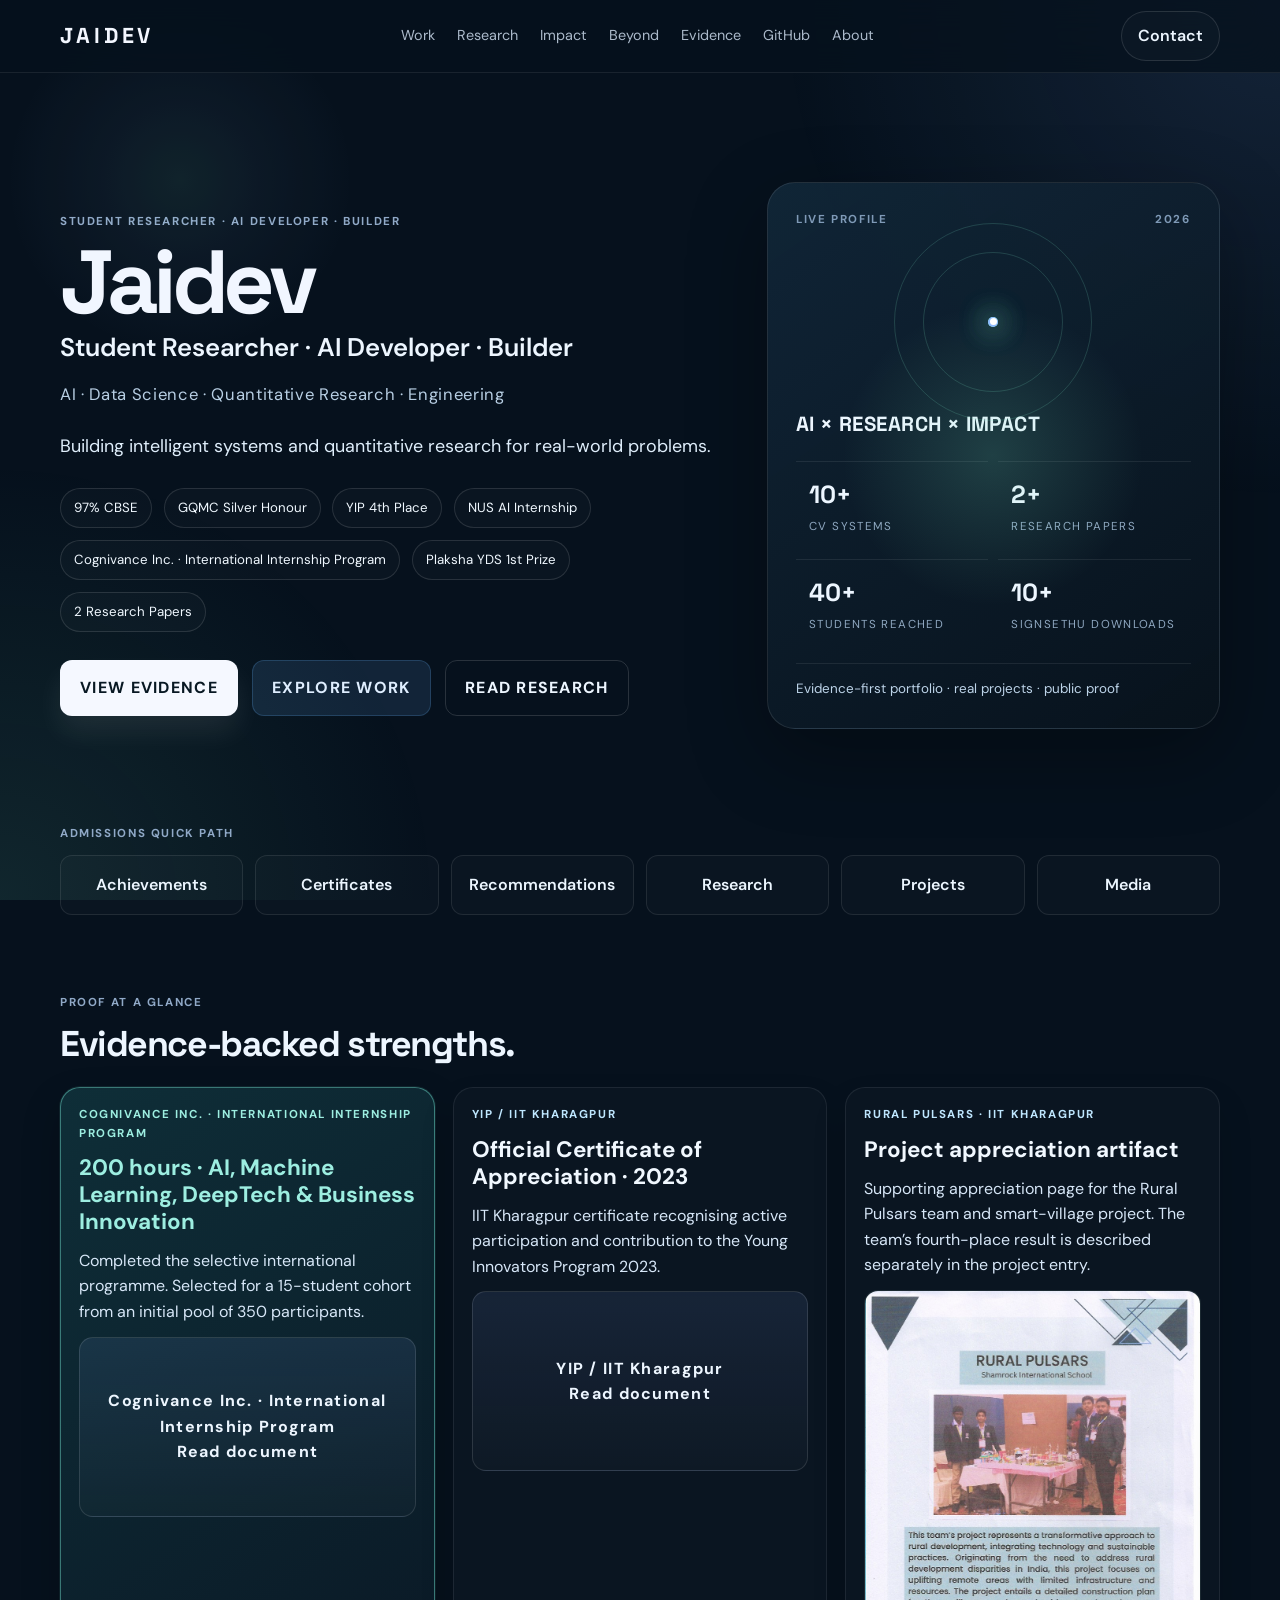
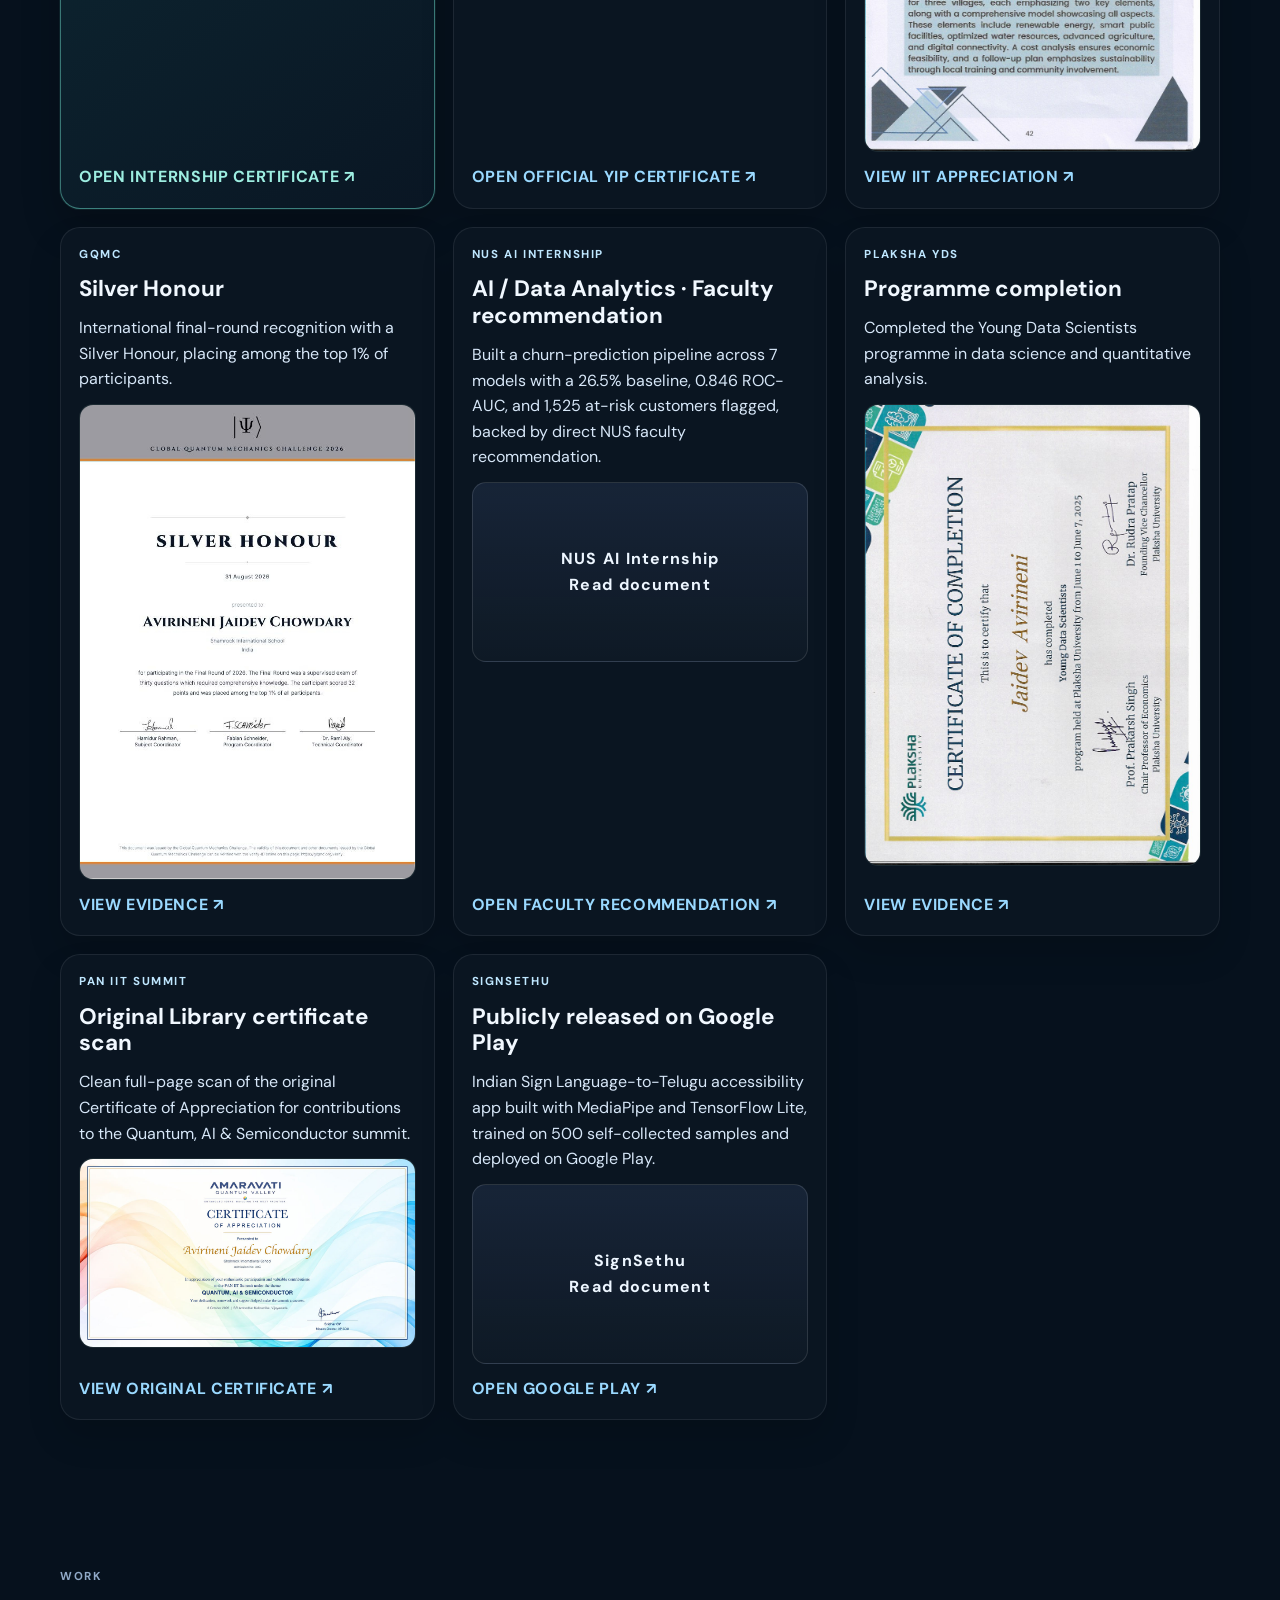
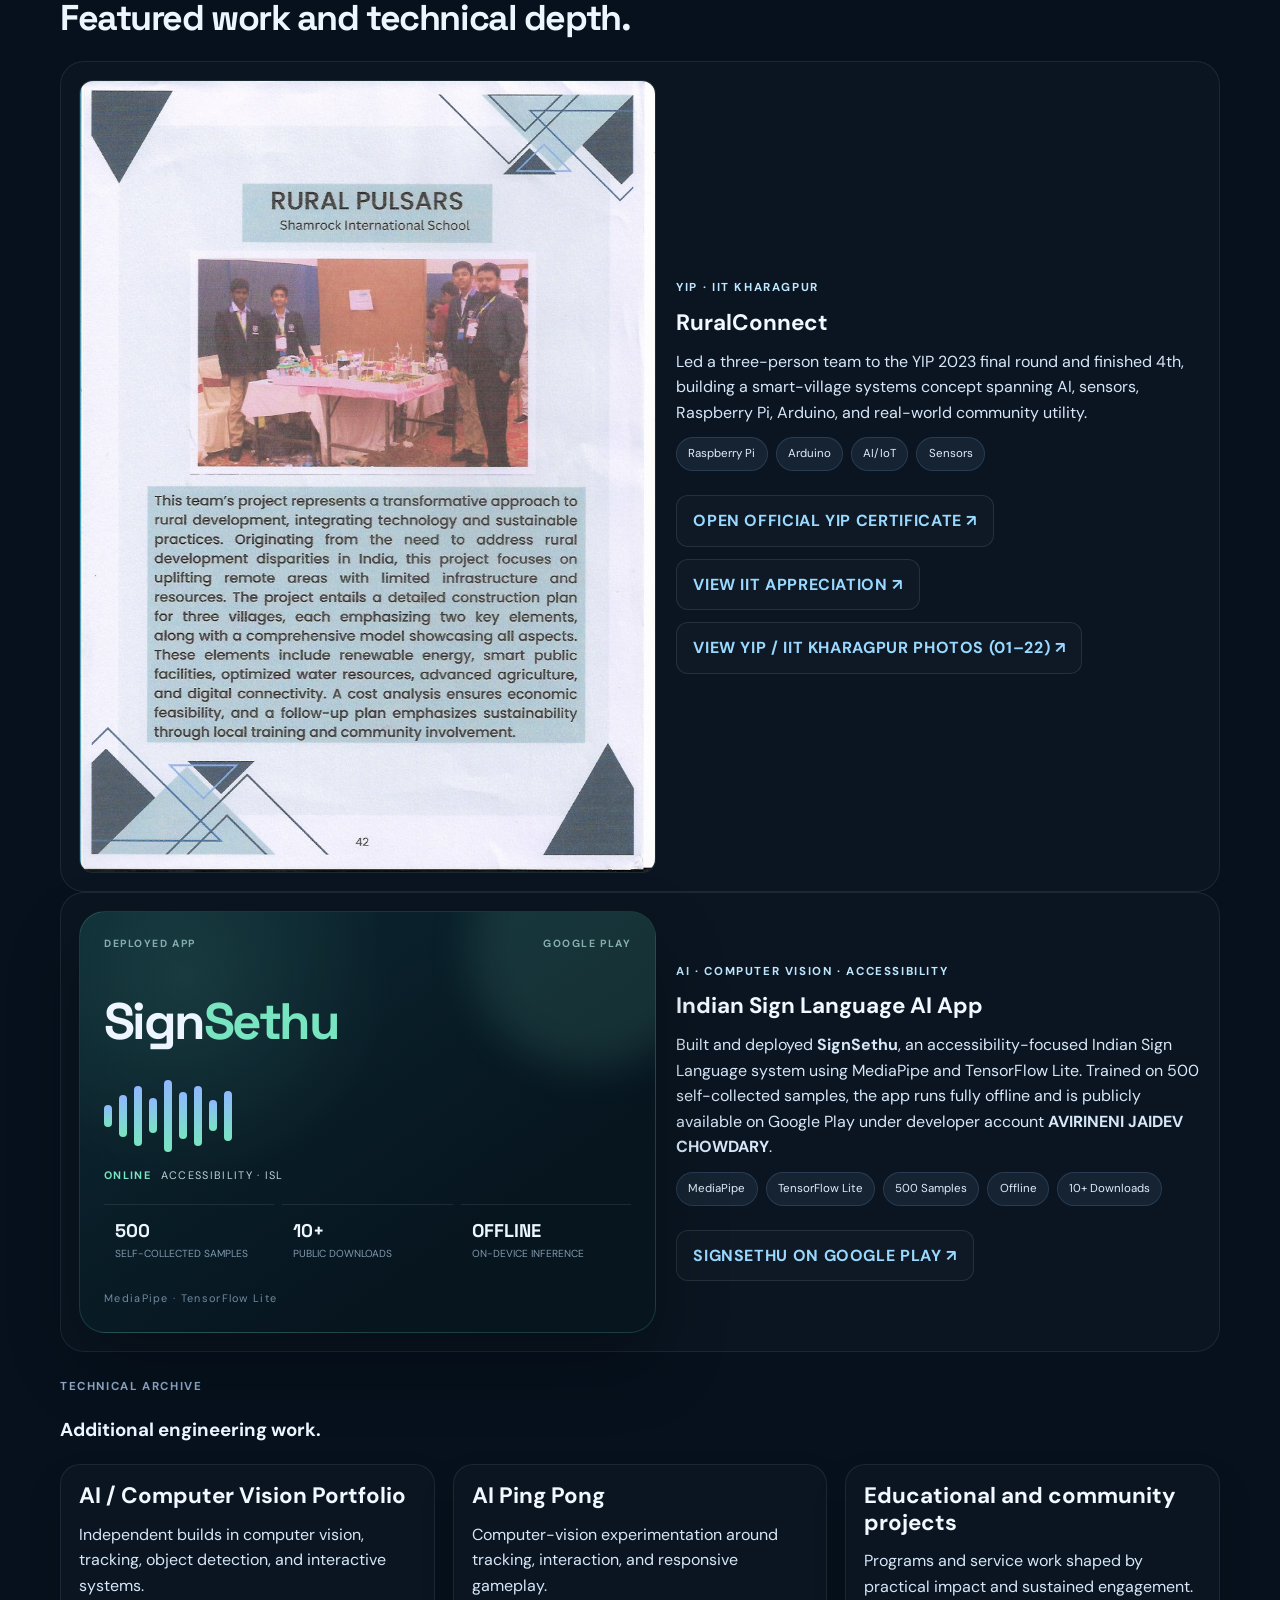
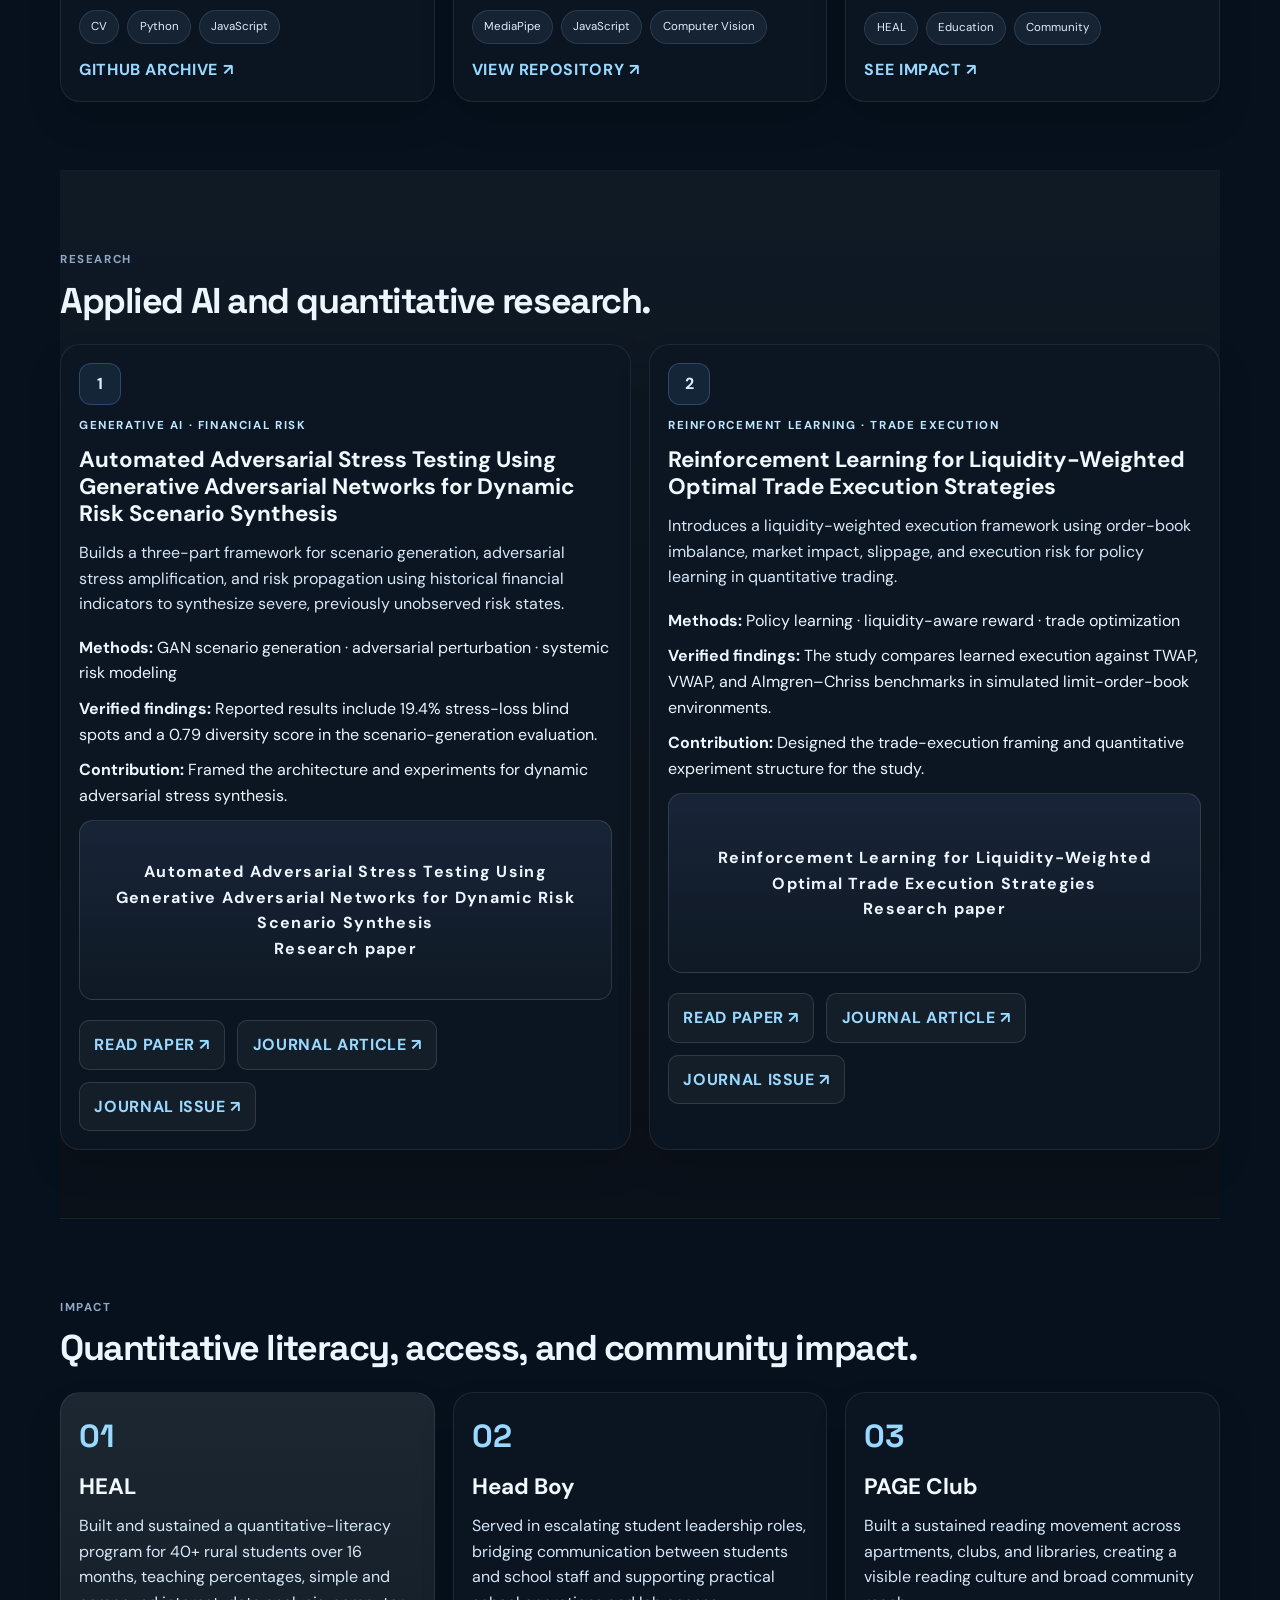
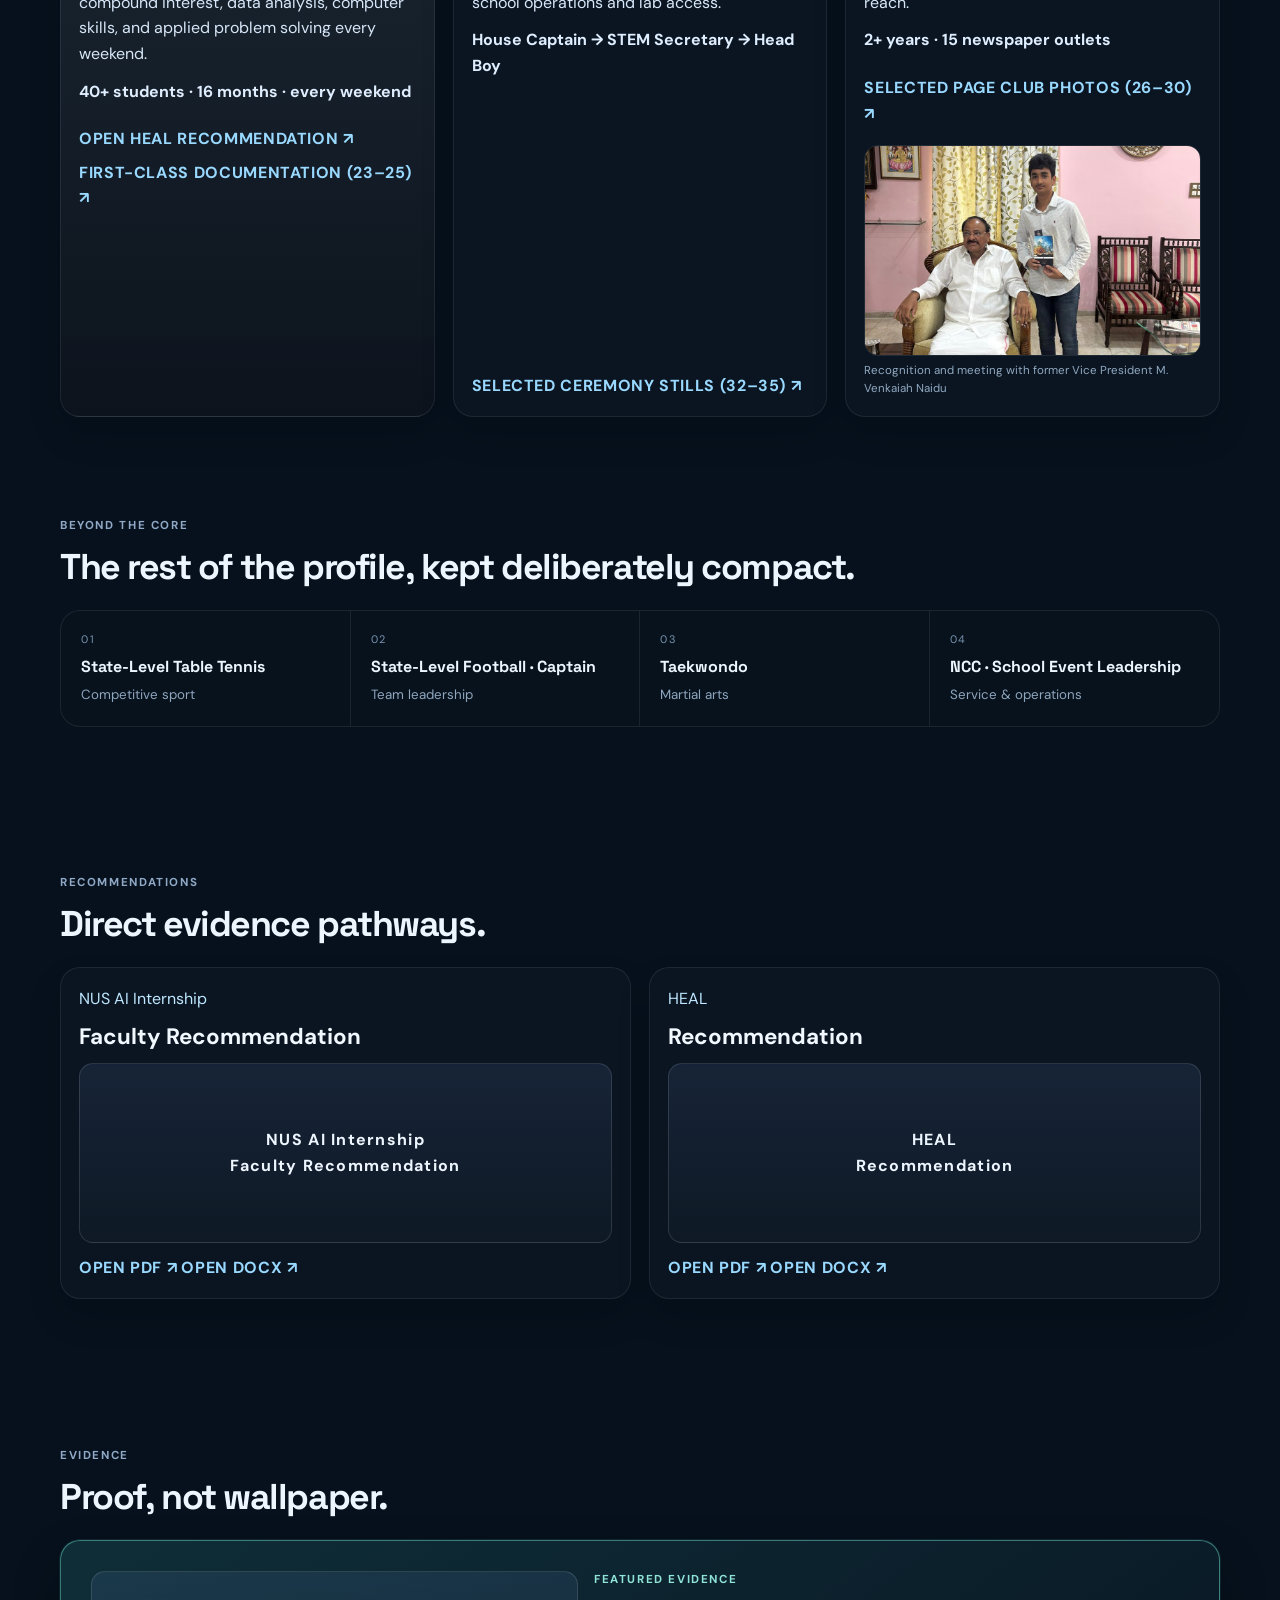
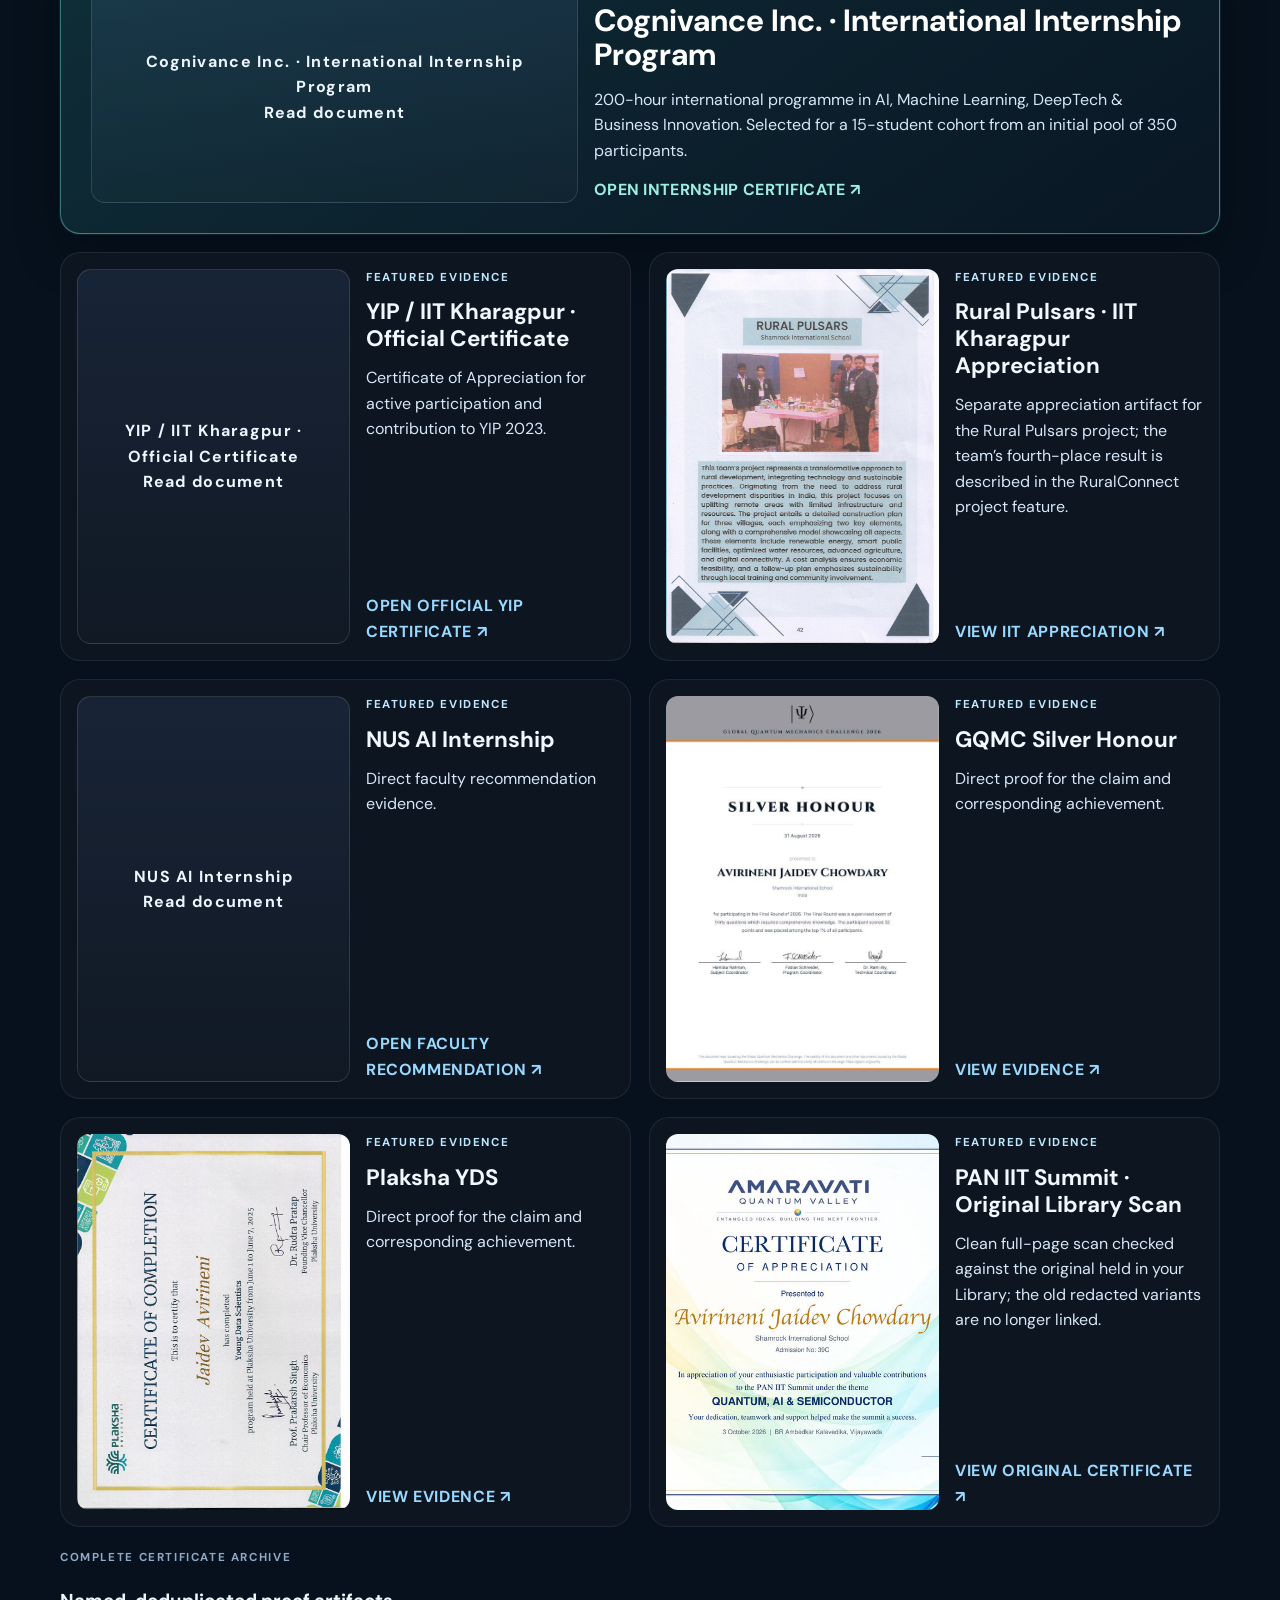
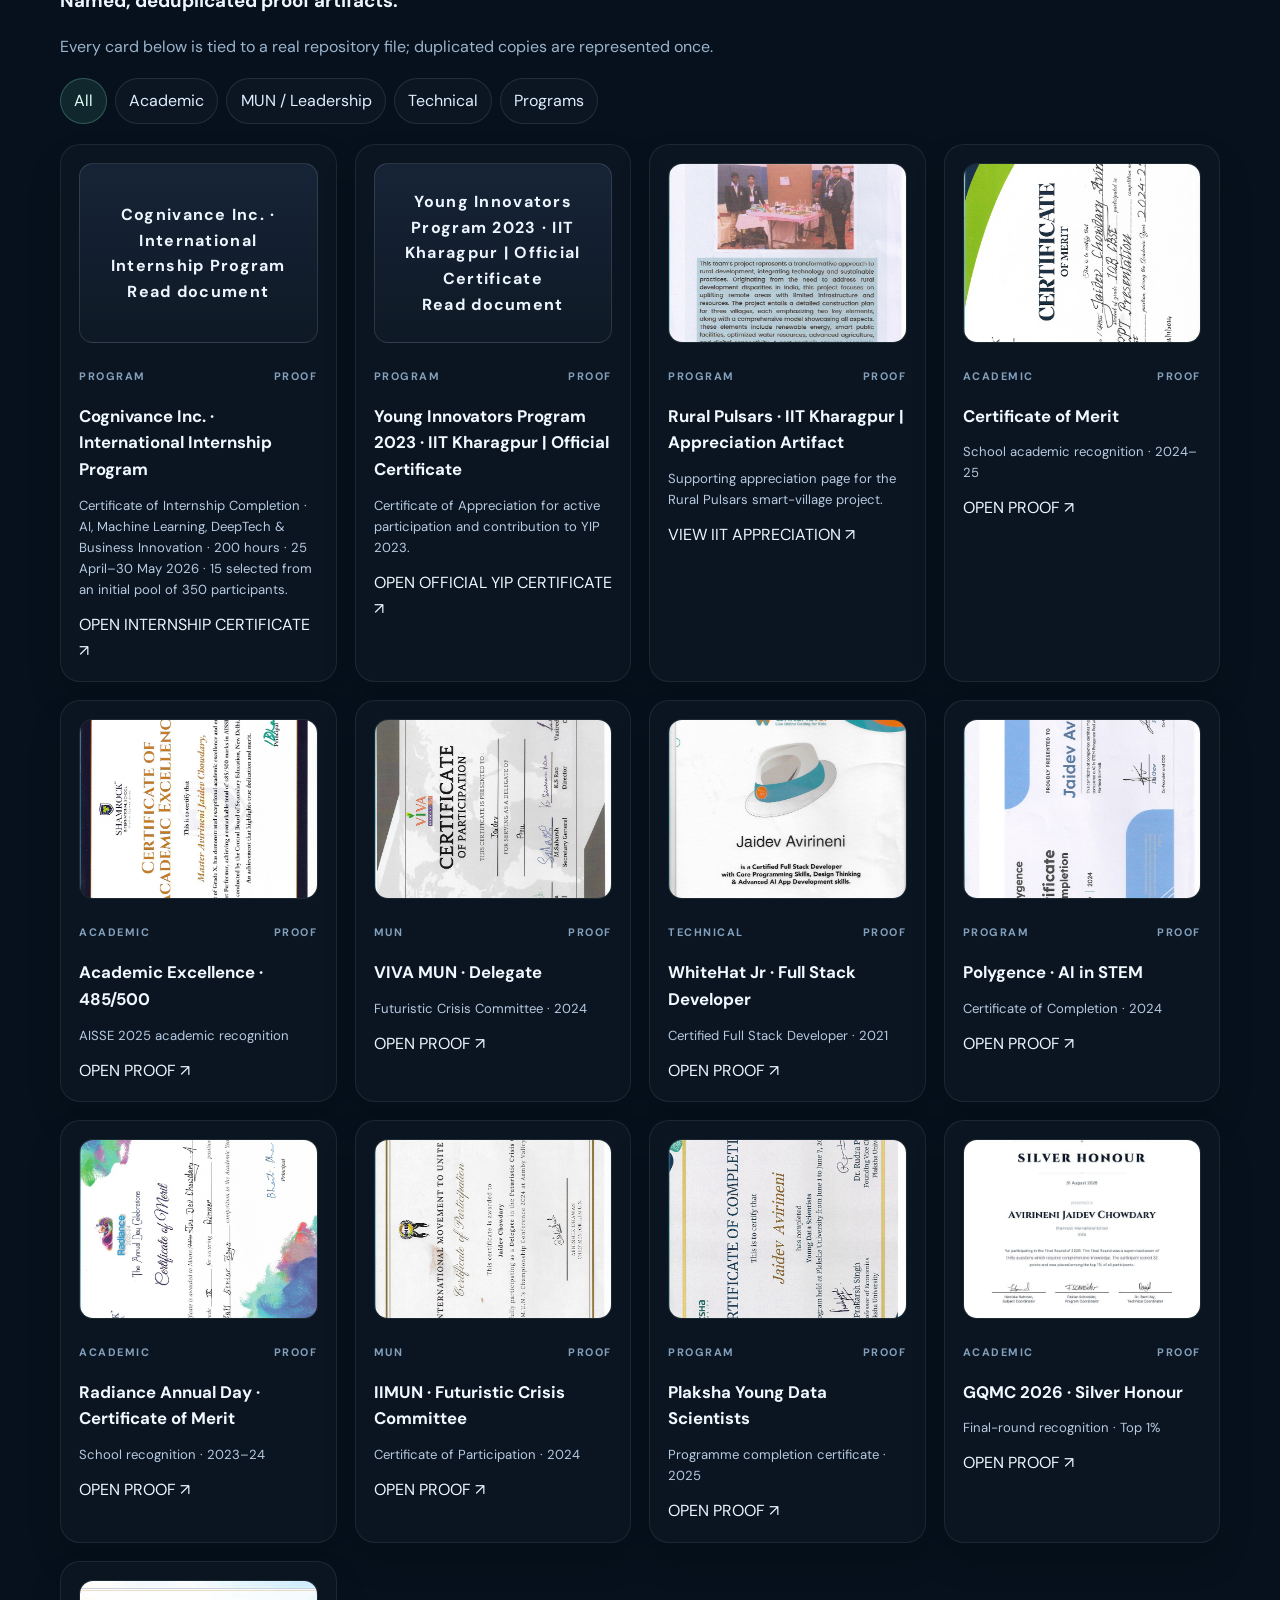
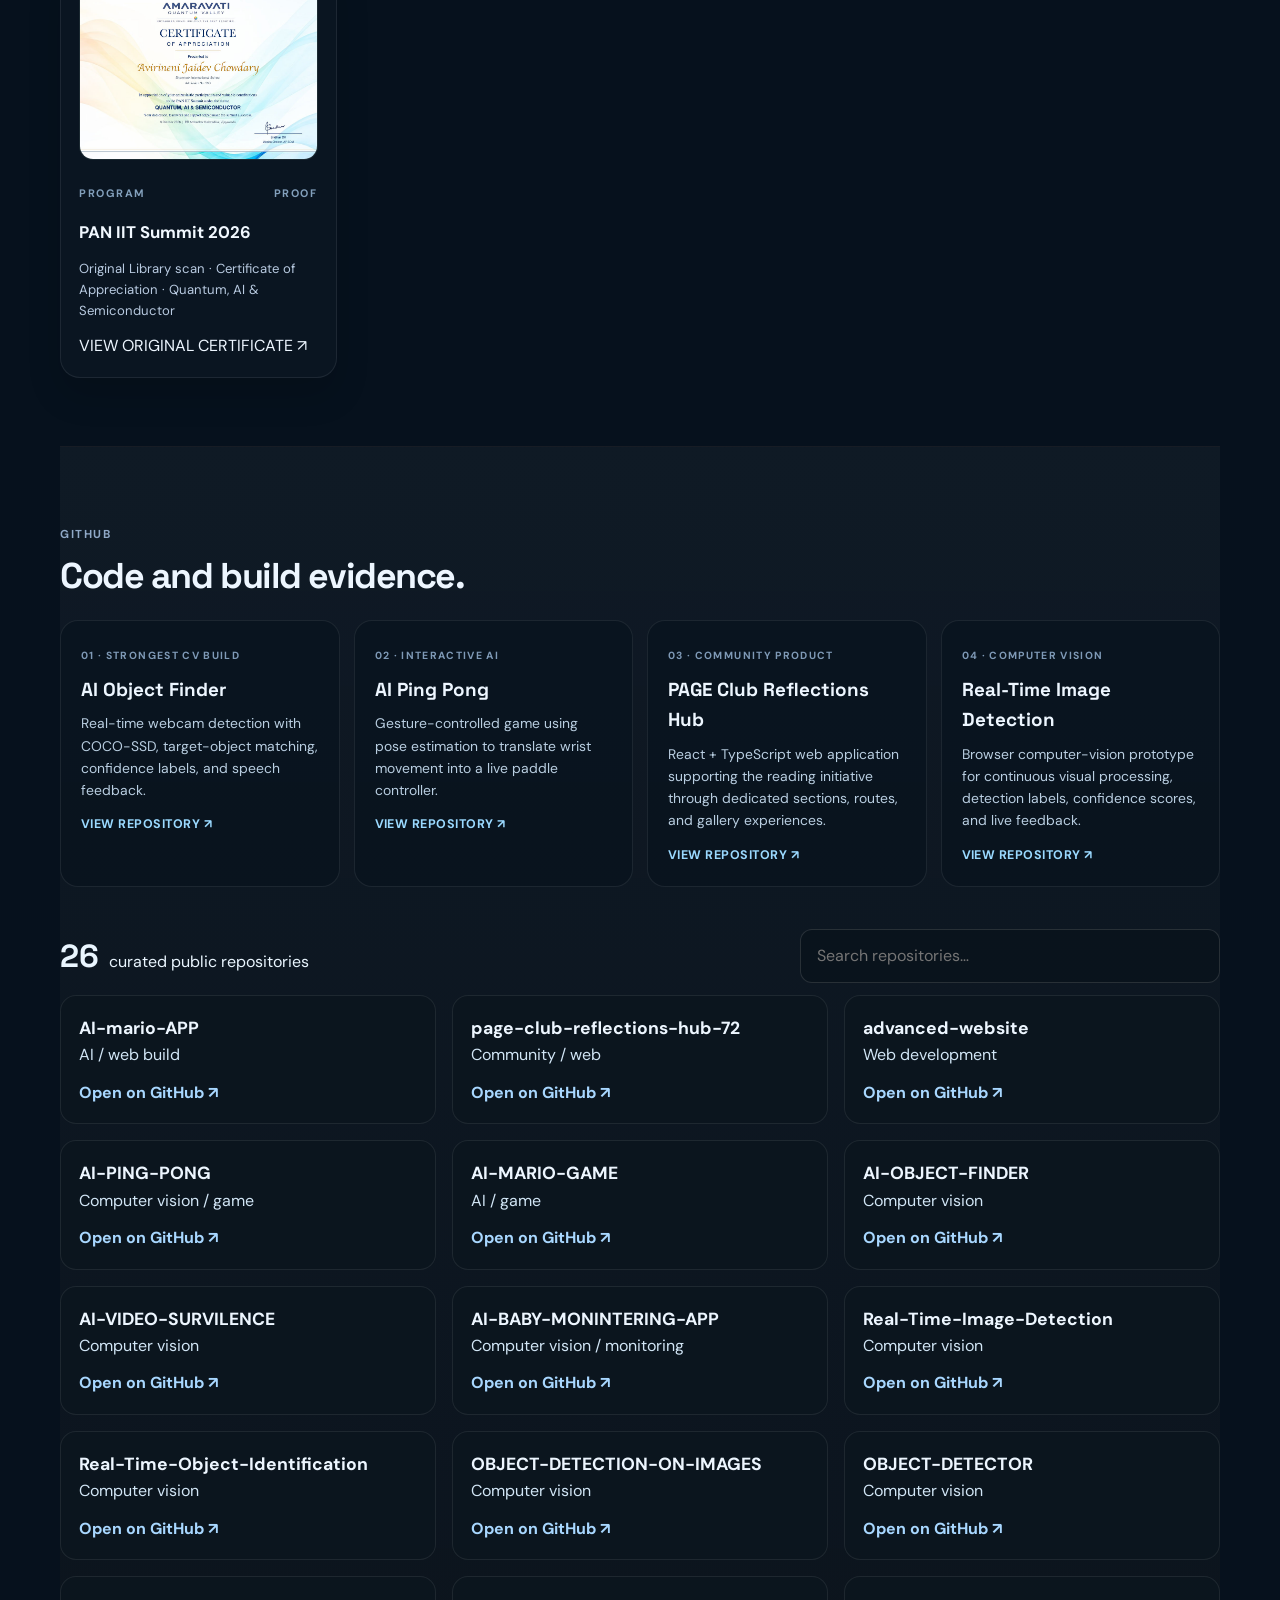
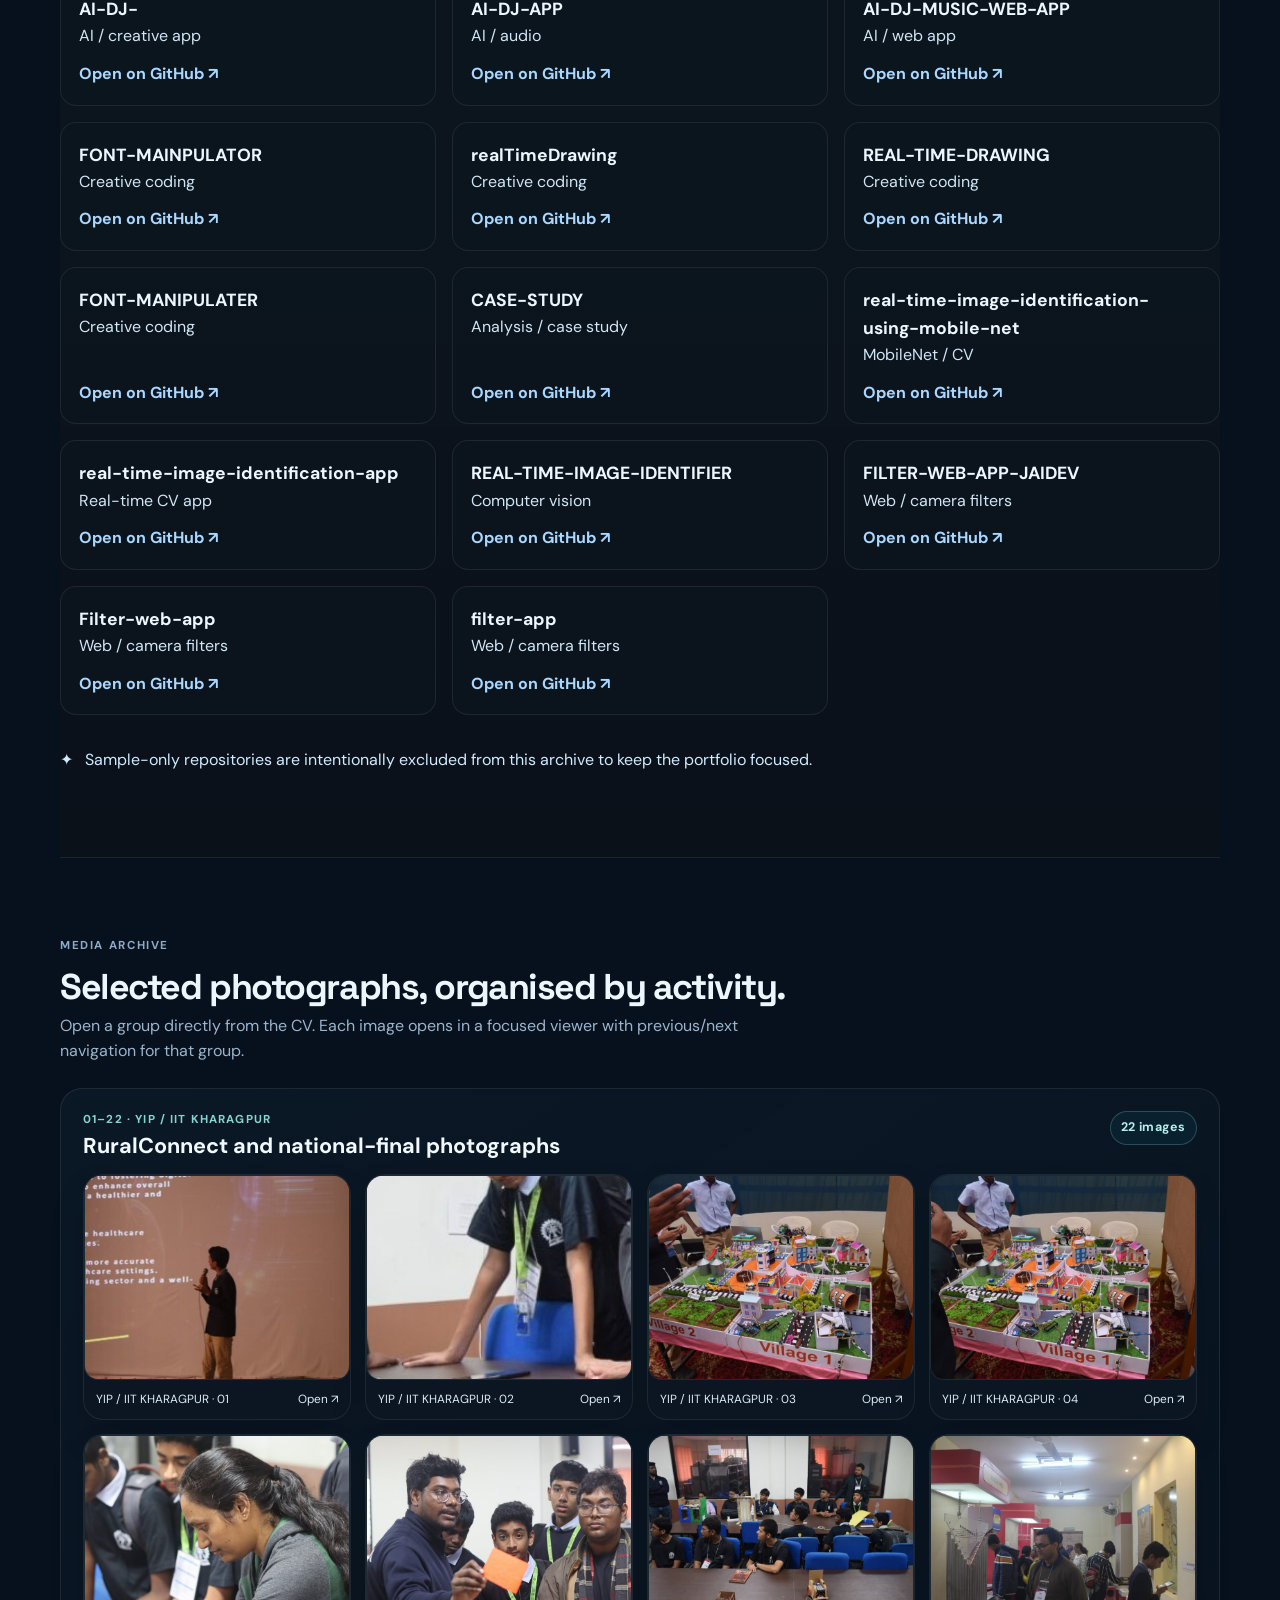
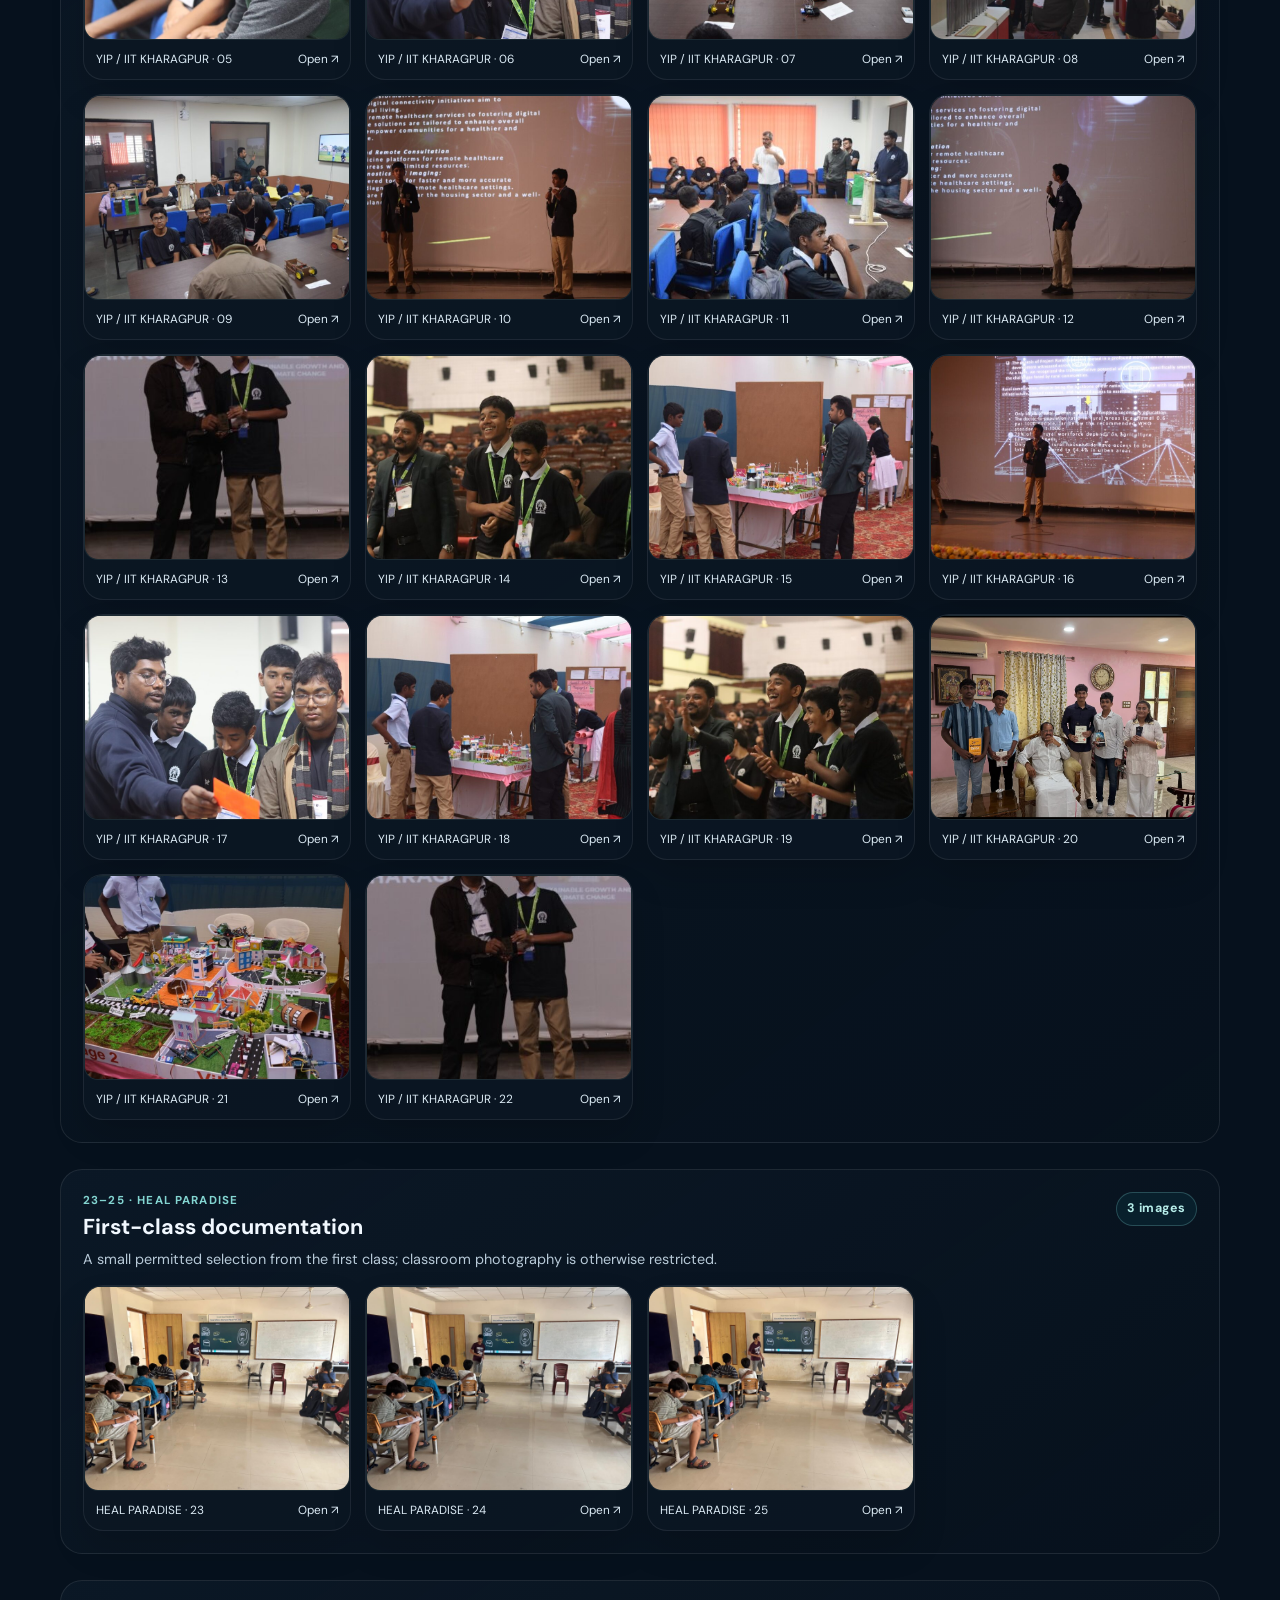
==== commit 2affc624: "Highlight Cognivance internship in portfolio hero" ====
--- a/index.html
+++ b/index.html
@@ -46,6 +46,7 @@
           <span class="credibility-chip" data-magnetic>GQMC Silver Honour</span>
           <span class="credibility-chip" data-magnetic>YIP 4th Place</span>
           <span class="credibility-chip" data-magnetic>NUS AI Internship</span>
+          <span class="credibility-chip" data-magnetic>Cognivance Inc. · International Internship Program</span>
           <span class="credibility-chip" data-magnetic>Plaksha YDS 1st Prize</span>
           <span class="credibility-chip" data-magnetic>2 Research Papers</span>
         </div>
--- a/styles.css
+++ b/styles.css
@@ -165,3 +165,48 @@
   .media-group .media-grid { grid-template-columns:repeat(2,minmax(0,1fr)); }
   .media-group .media-card img { height:165px; }
 }
+
+
+/* Featured credential card: Cognivance International Internship Program */
+.evidence-feature-prominent {
+  border-color: rgba(109, 219, 203, .48);
+  background: linear-gradient(145deg, rgba(15, 48, 57, .96), rgba(10, 23, 36, .96));
+  box-shadow: 0 22px 48px rgba(0, 0, 0, .24), 0 0 0 1px rgba(109, 219, 203, .10);
+}
+.evidence-feature-prominent .meta-tag {
+  color: #8fe3d7;
+}
+.evidence-feature-prominent h3 {
+  color: #ffffff;
+}
+.evidence-feature-prominent .feature-copy {
+  gap: 14px;
+}
+.evidence-feature-prominent a {
+  color: #9deee1;
+  font-weight: 700;
+  letter-spacing: .02em;
+}
+
+
+/* Make the Cognivance International Internship Program unmissable. */
+.evidence-feature-prominent {
+  grid-column: 1 / -1;
+  grid-template-columns: minmax(240px, .9fr) minmax(0, 1.1fr);
+  padding: clamp(20px, 3vw, 30px);
+}
+.evidence-feature-prominent h3 {
+  font-size: clamp(1.6rem, 2.4vw, 2.15rem);
+  line-height: 1.12;
+}
+.proof-card-prominent {
+  border-color: rgba(109, 219, 203, .48);
+  background: linear-gradient(145deg, rgba(15, 48, 57, .96), rgba(10, 23, 36, .96));
+  box-shadow: 0 18px 38px rgba(0, 0, 0, .22), 0 0 0 1px rgba(109, 219, 203, .10);
+}
+.proof-card-prominent .proof-tag,
+.proof-card-prominent h3,
+.proof-card-prominent a { color: #9deee1; }
+@media (max-width: 620px) {
+  .evidence-feature-prominent { grid-template-columns: 1fr; }
+}
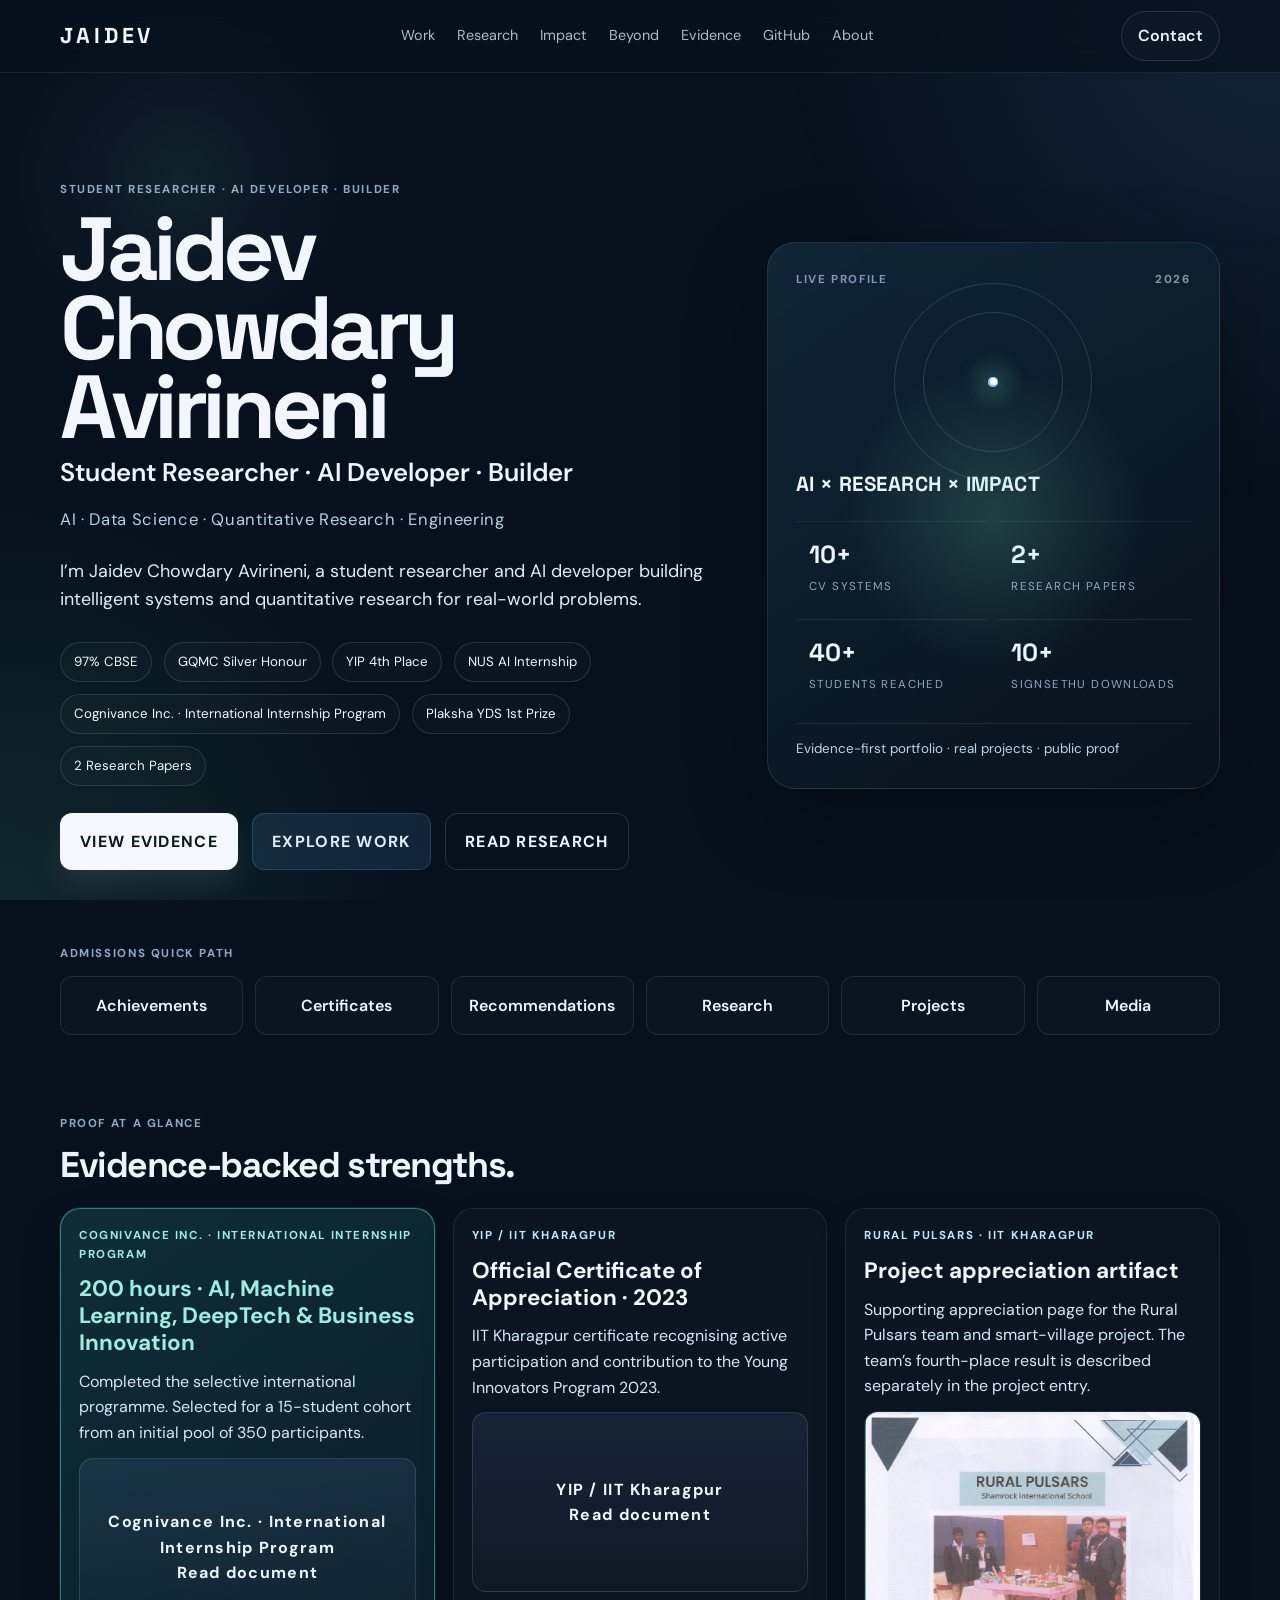
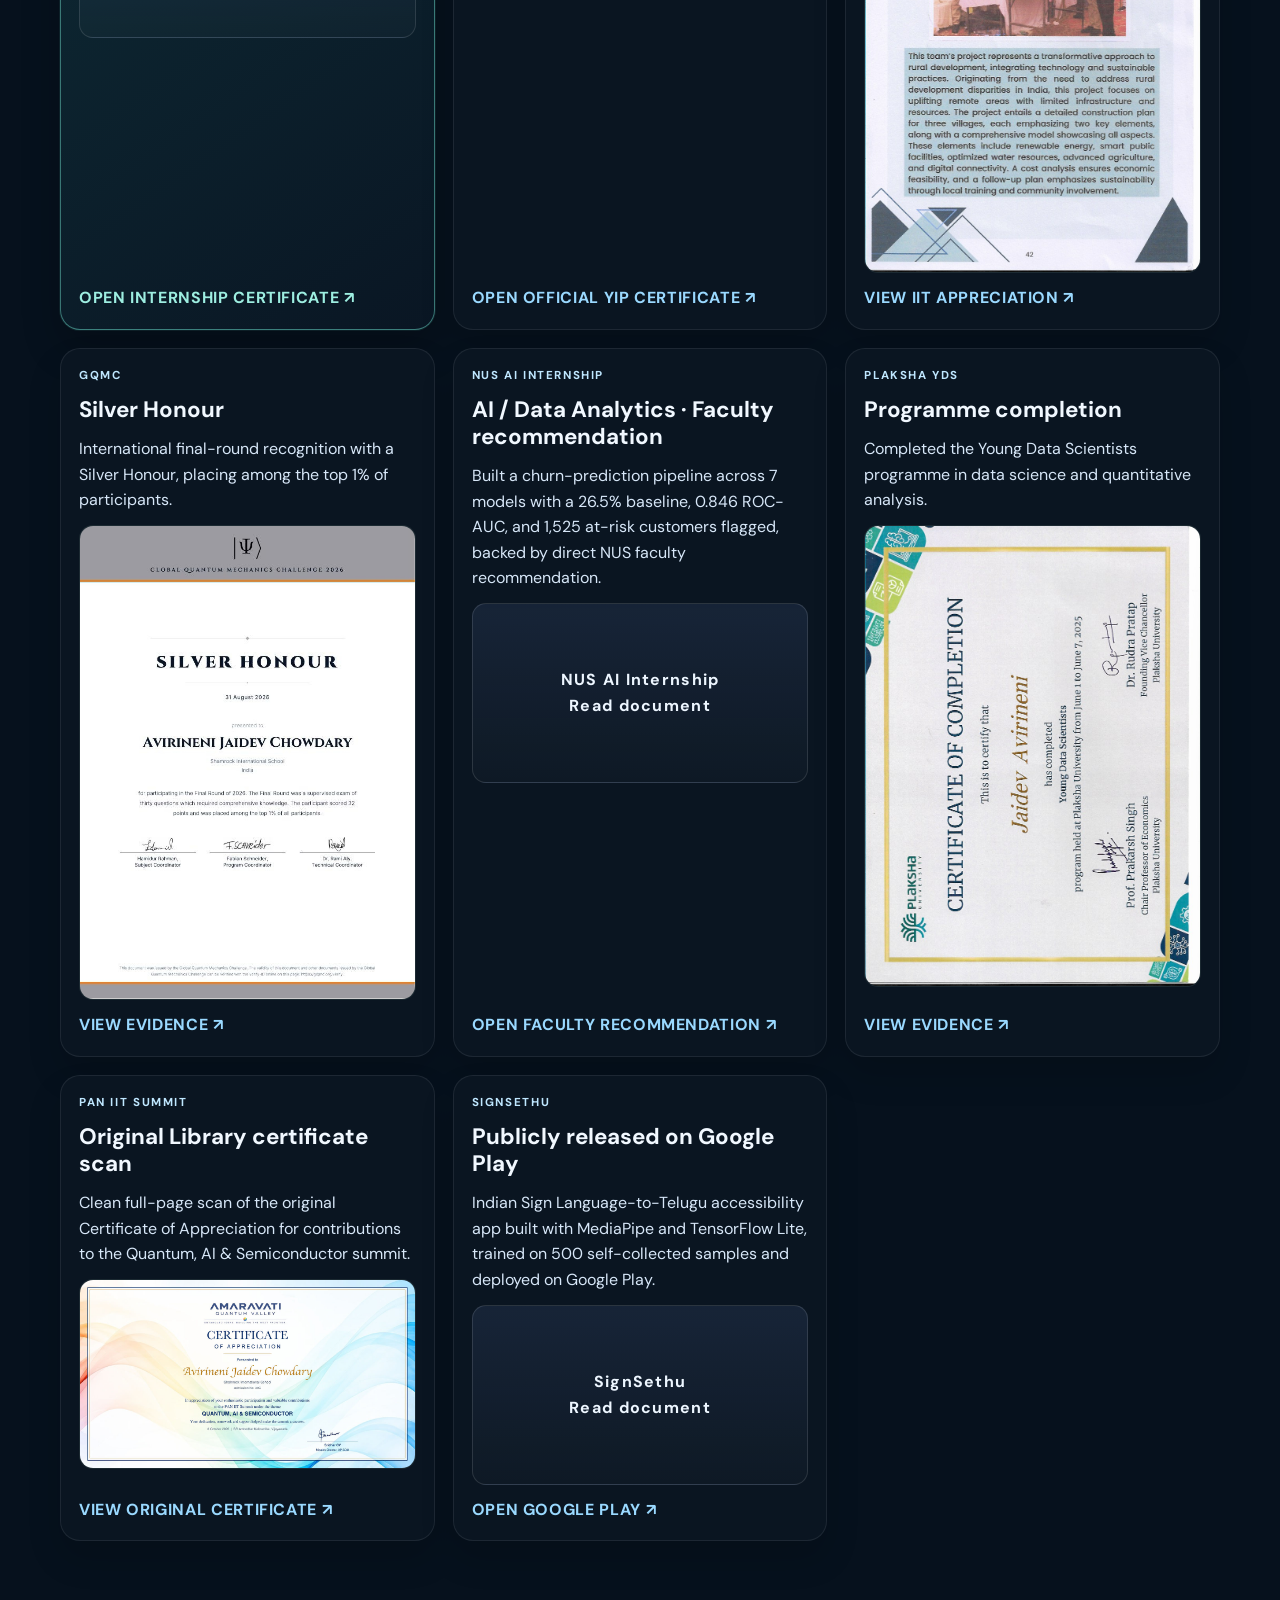
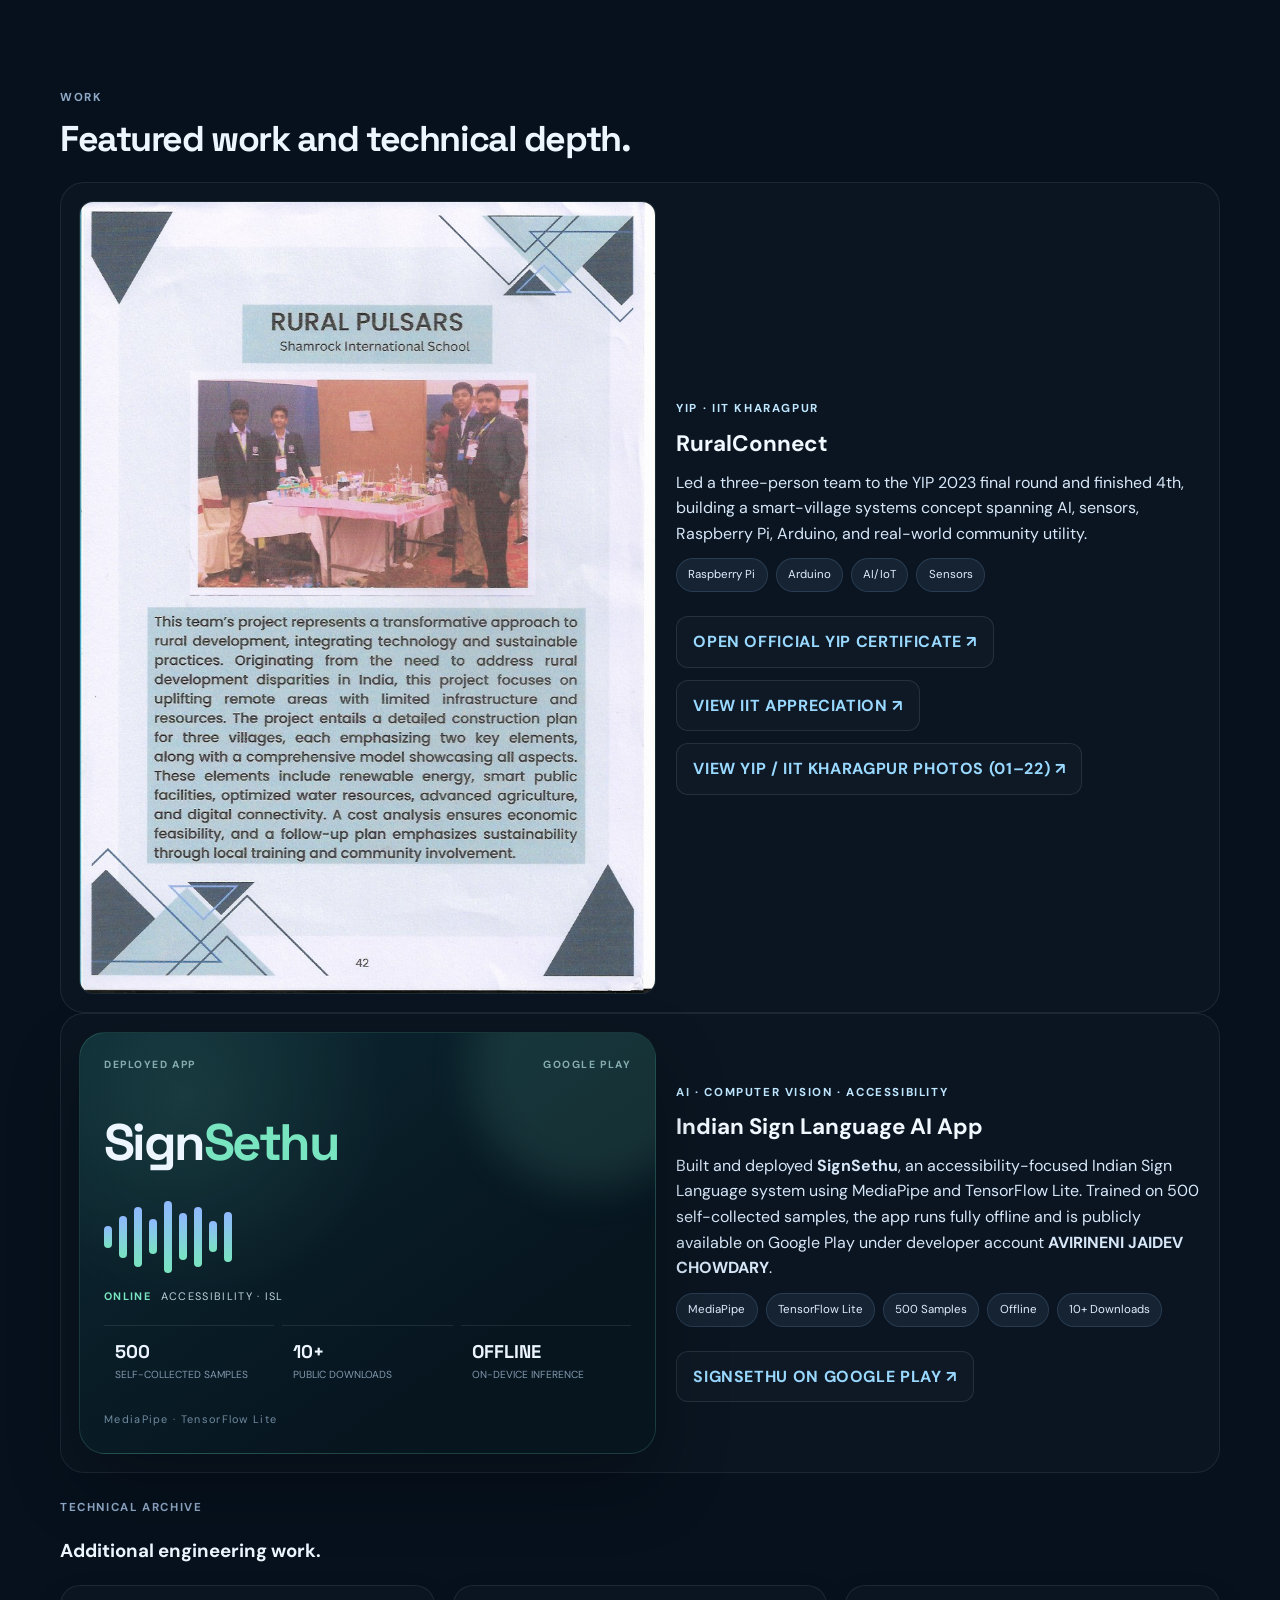
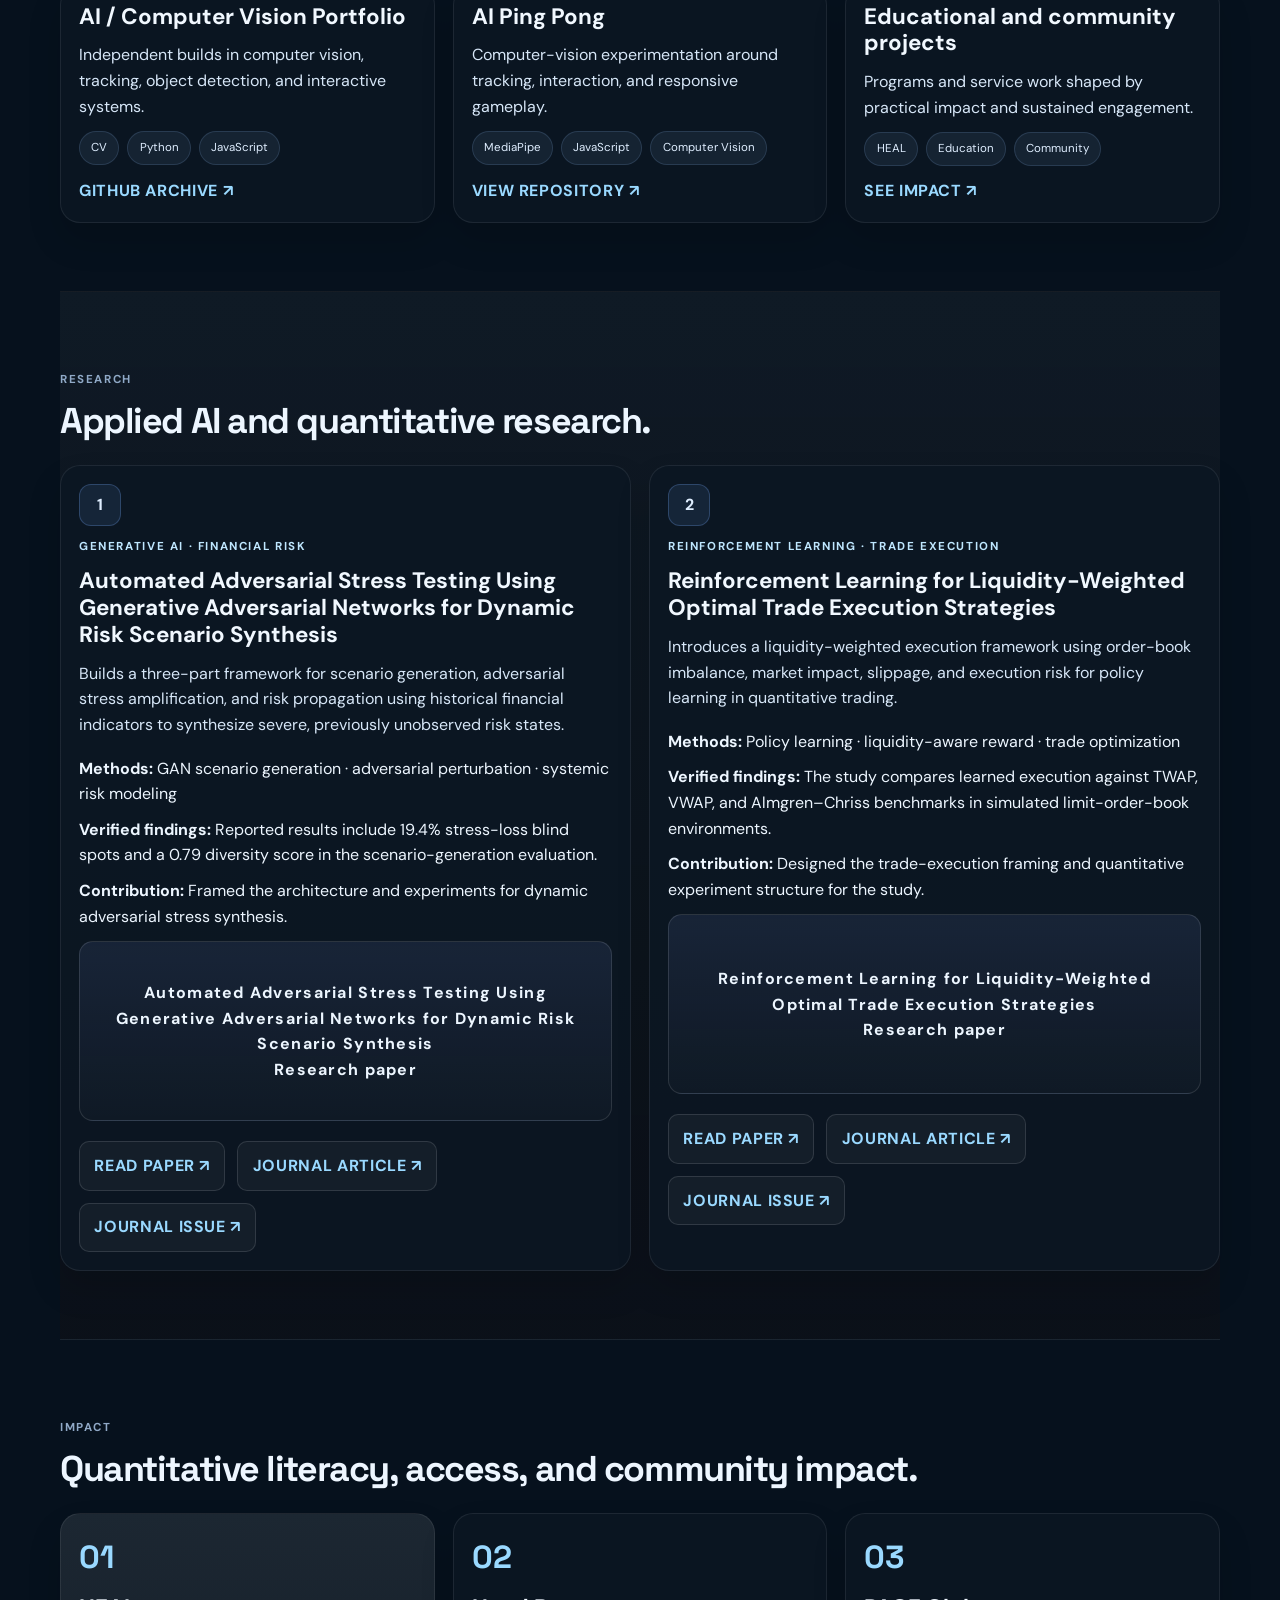
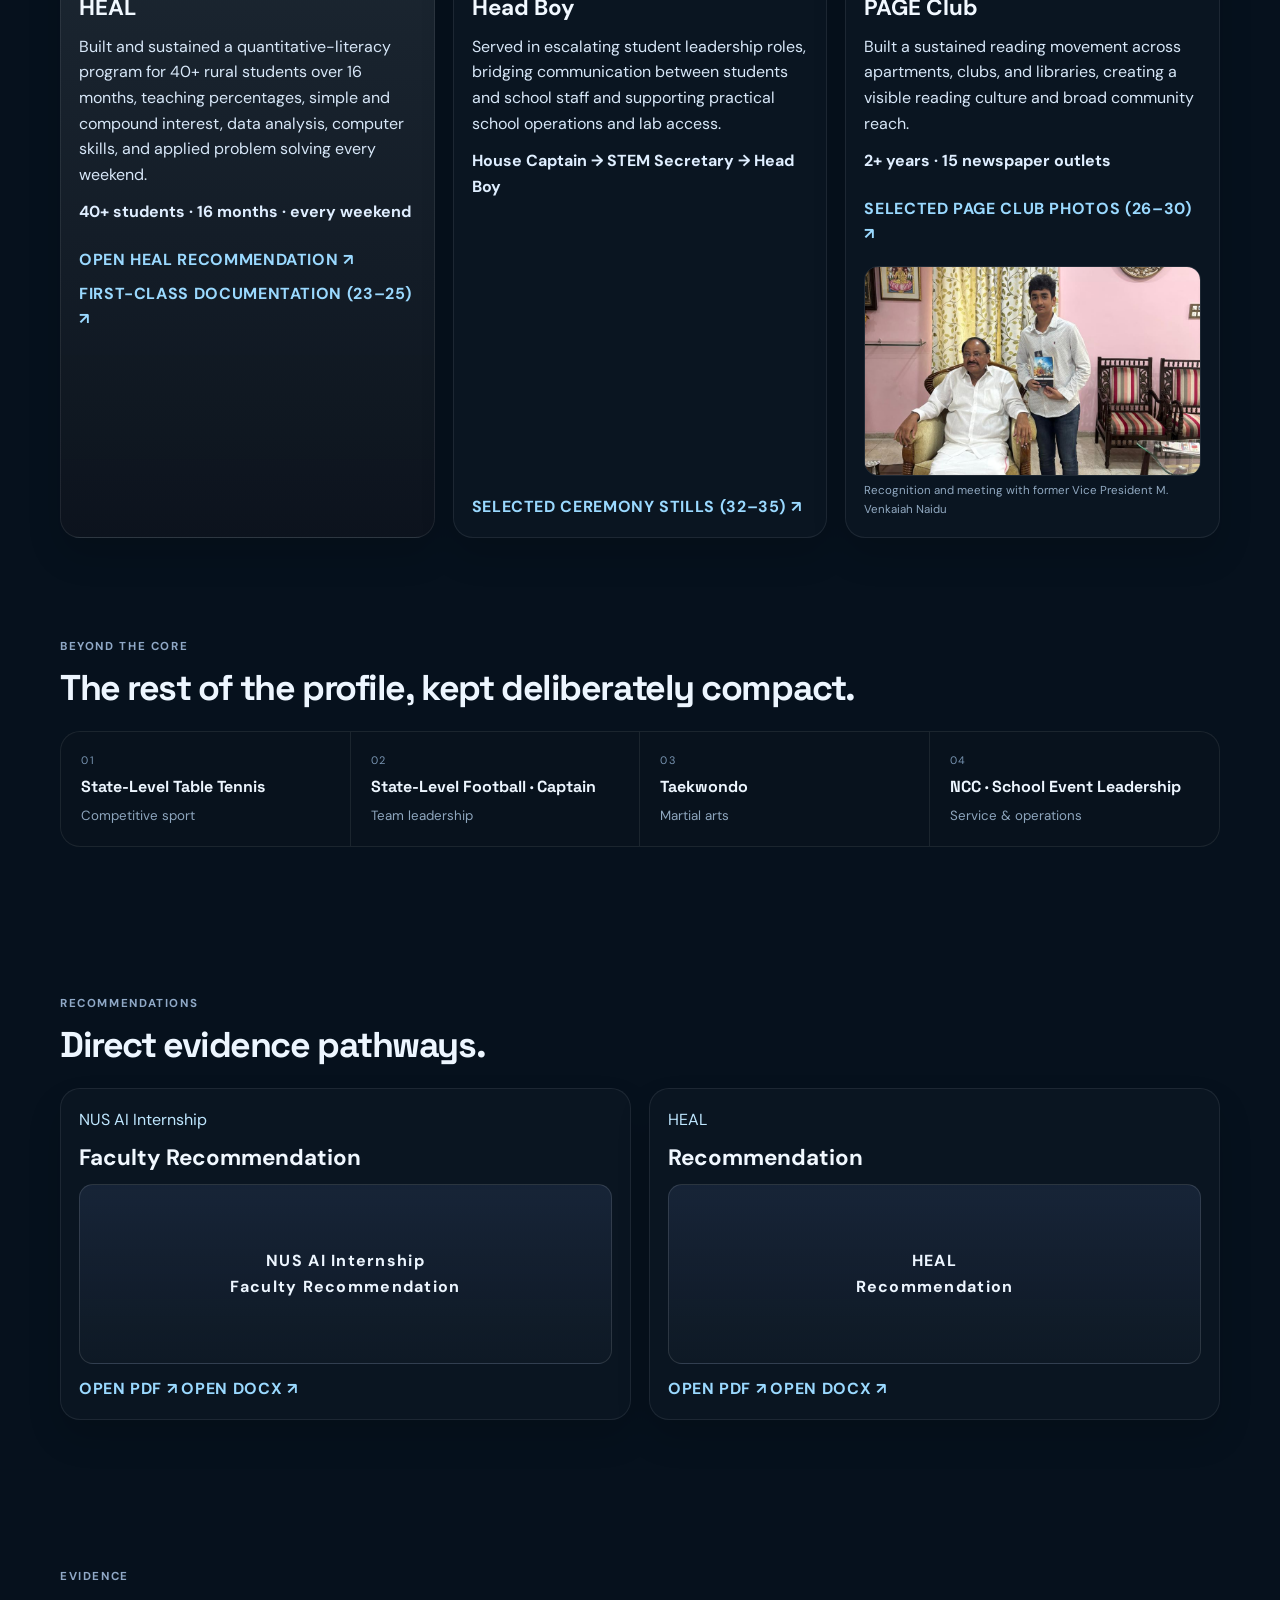
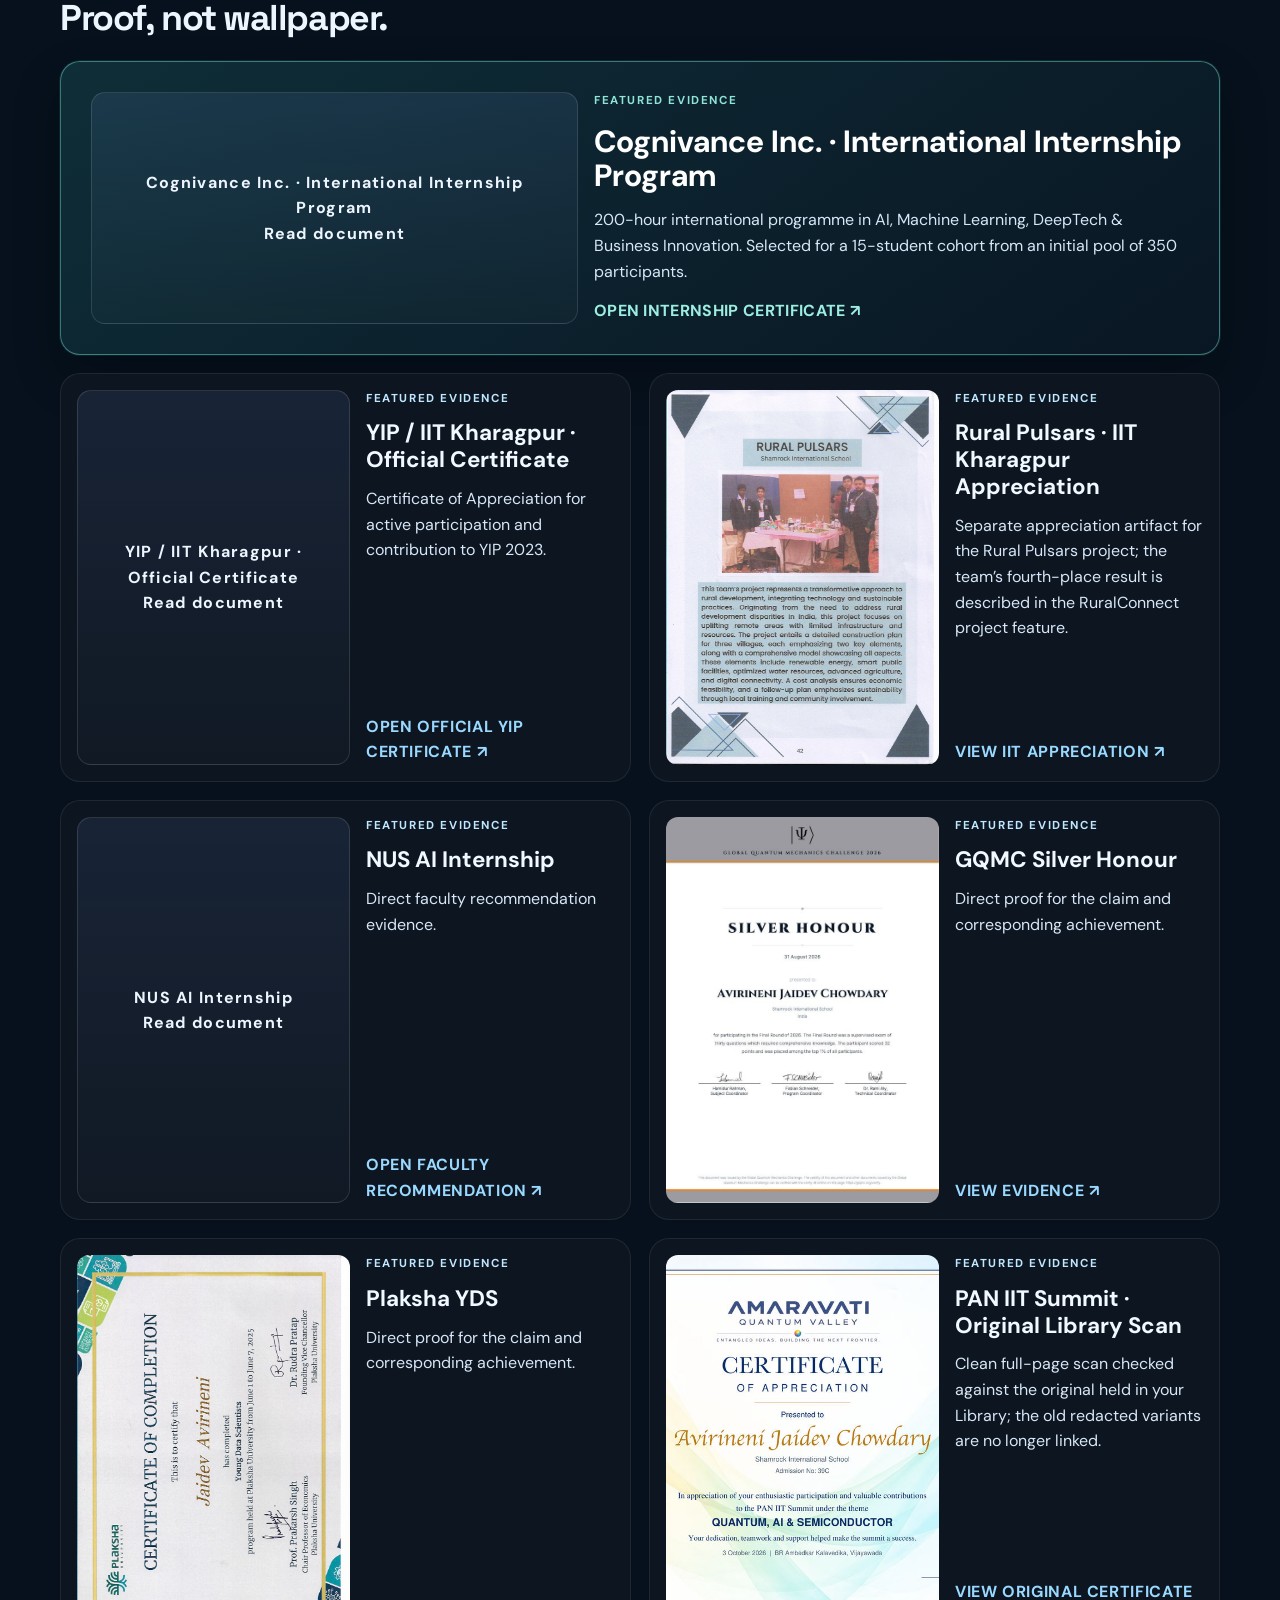
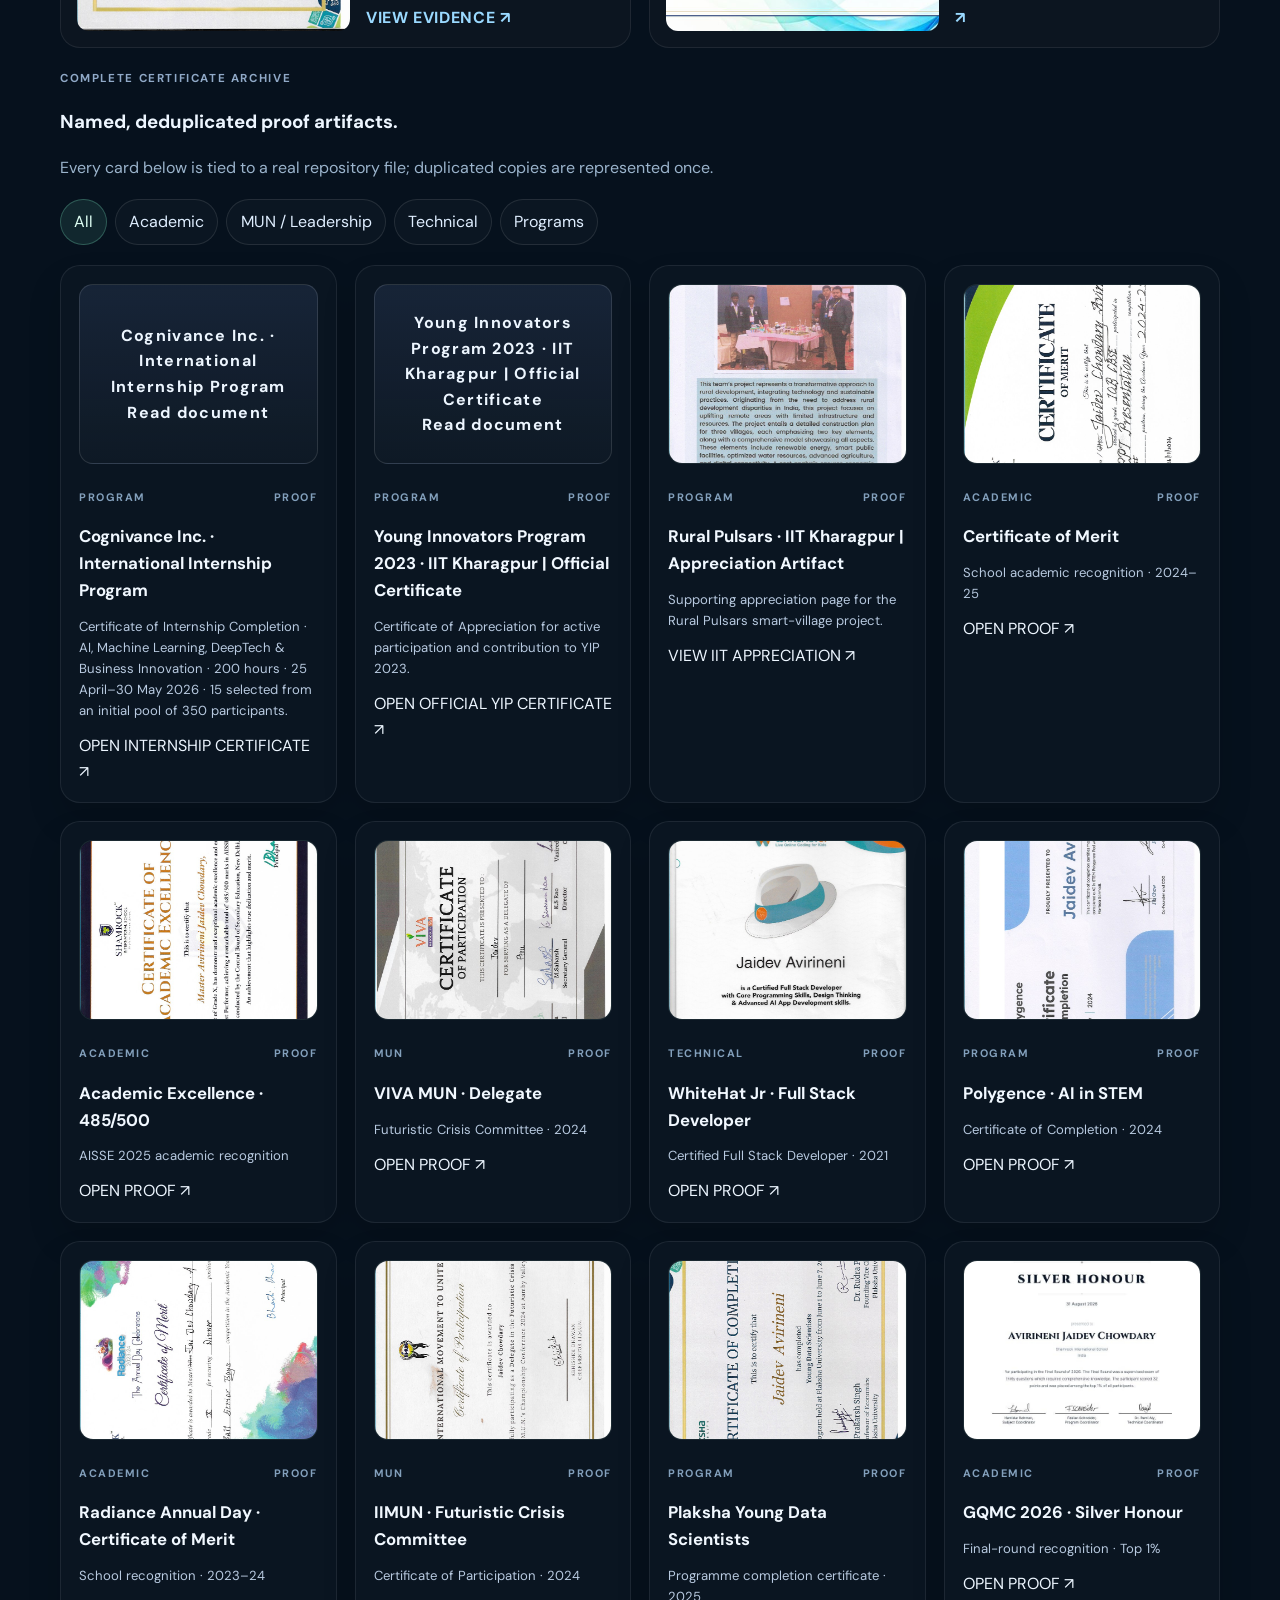
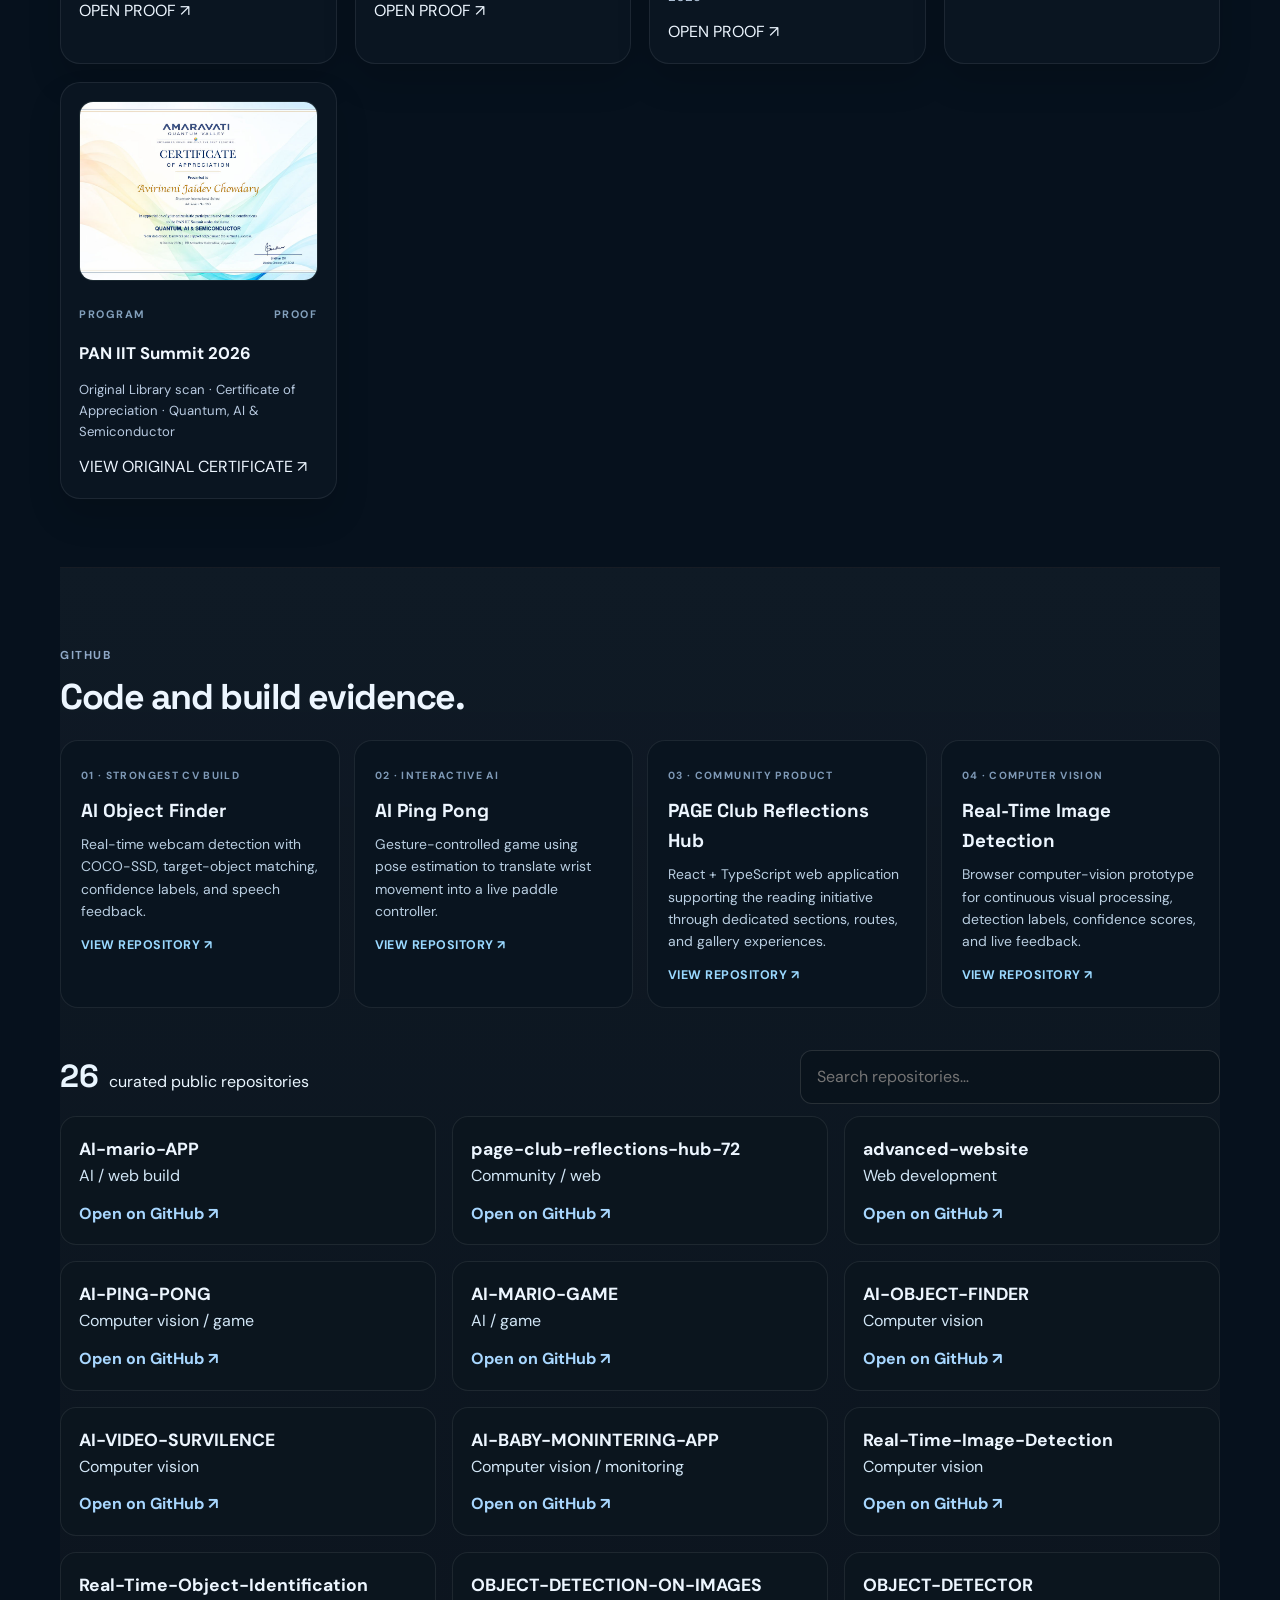
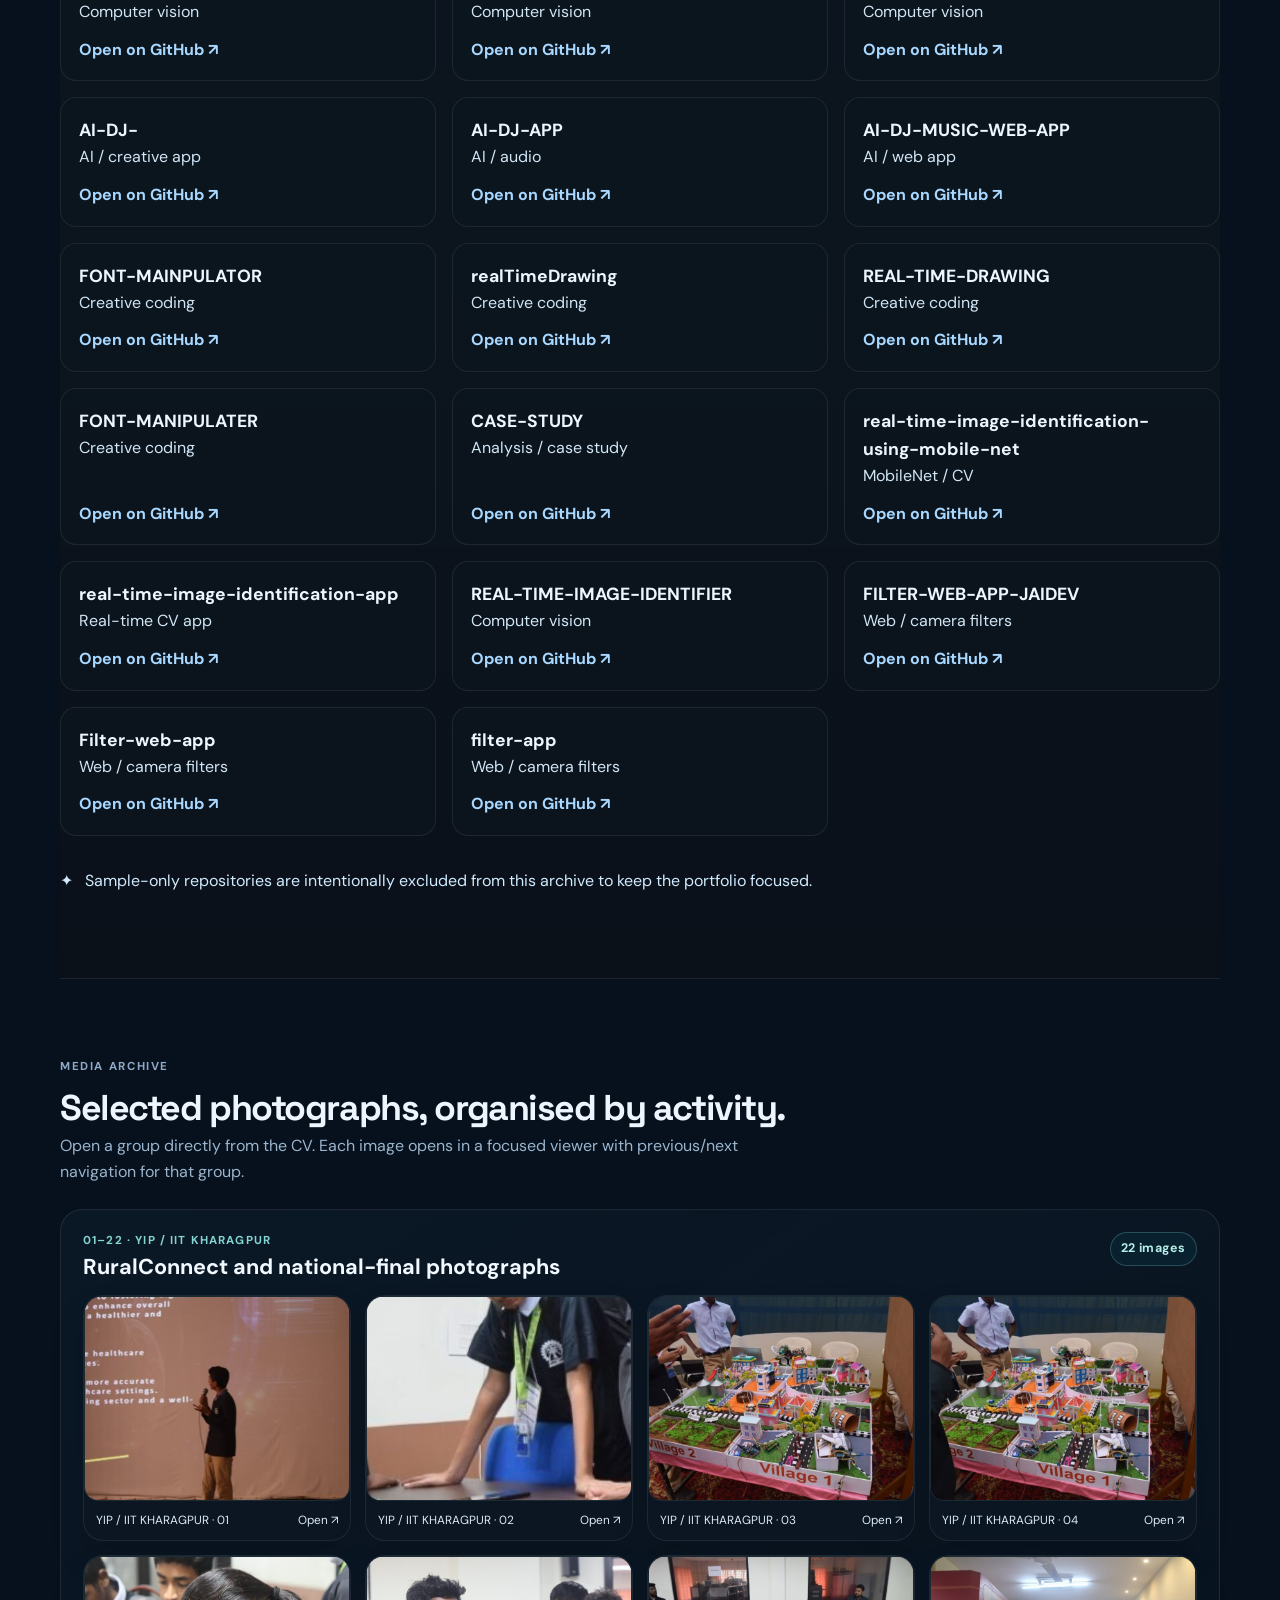
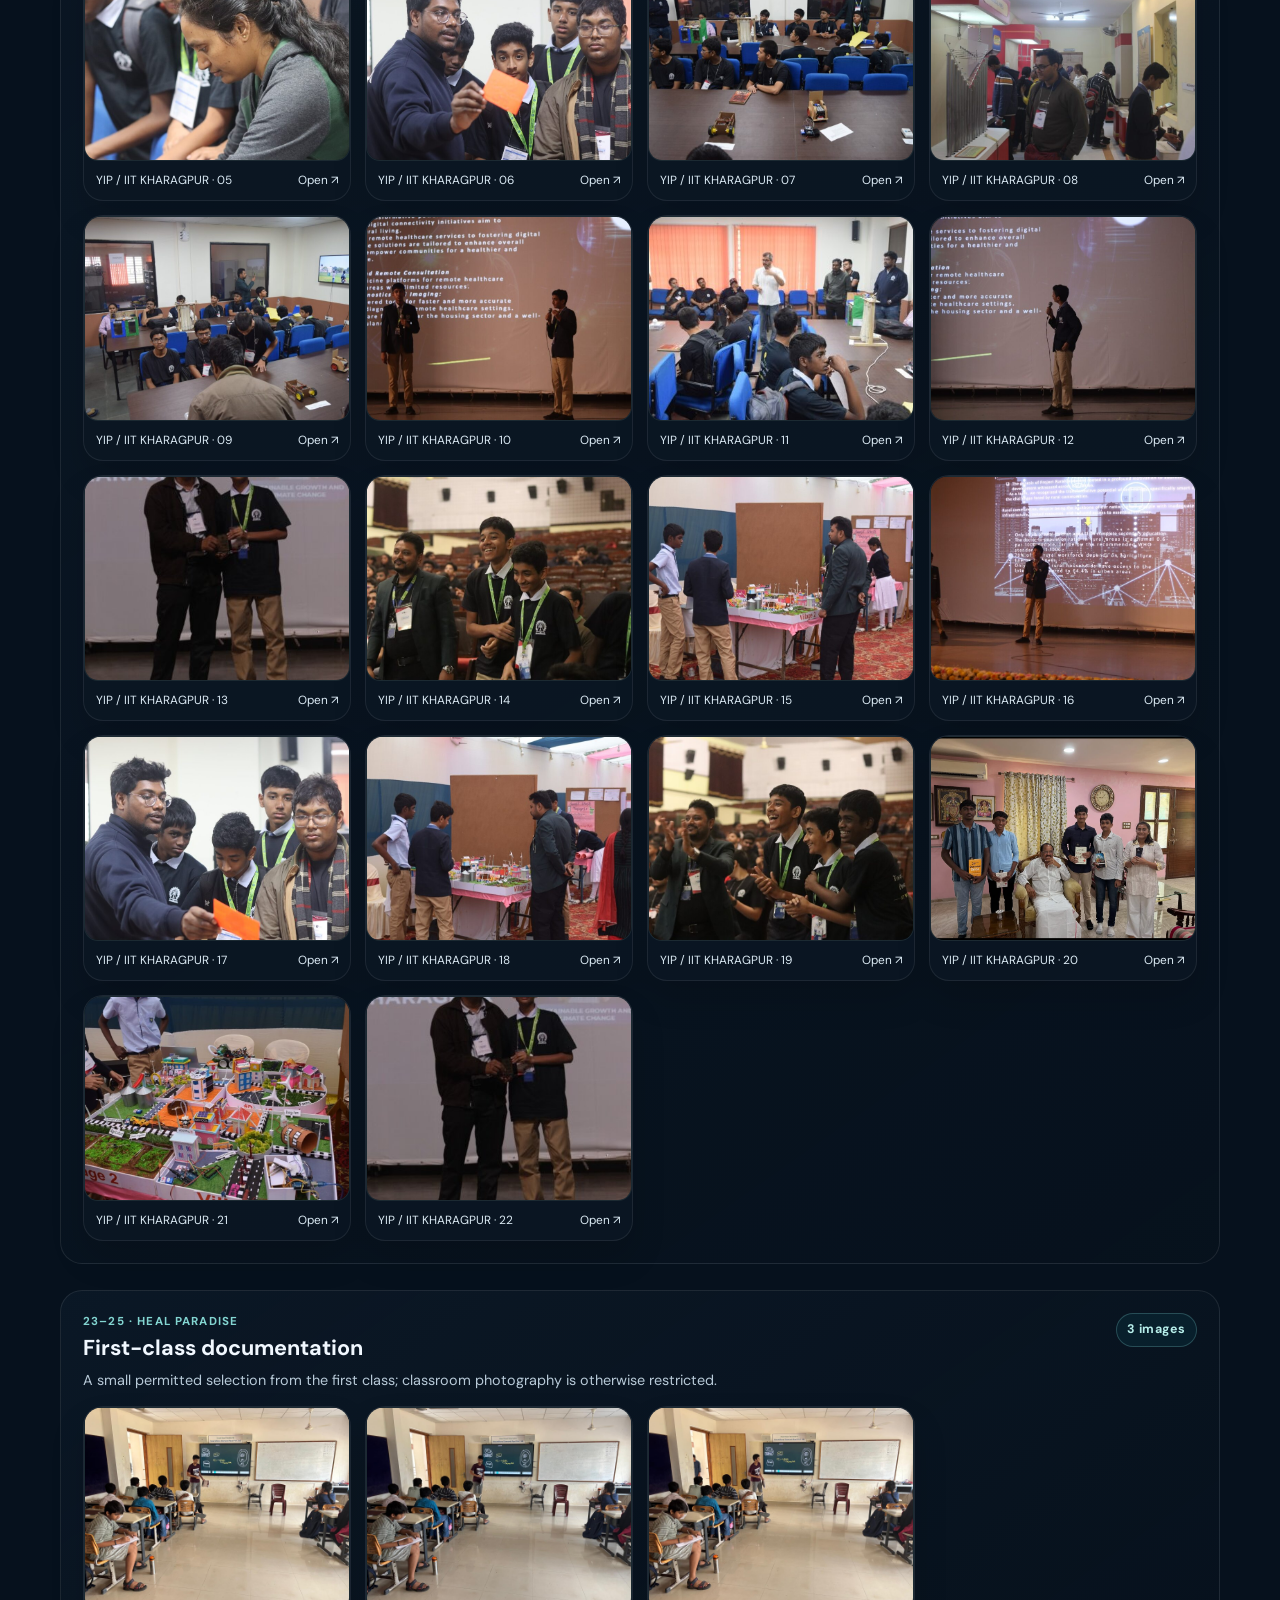
==== commit 1d29738b: "Improve homepage identity and search metadata" ====
--- a/index.html
+++ b/index.html
@@ -3,7 +3,53 @@
 <head>
   <meta charset="utf-8">
   <meta name="viewport" content="width=device-width, initial-scale=1">
-  <meta name="description" content="Jaidev Chowdary Avirineni | student researcher, AI developer, builder, and evidence-first admissions portfolio.">
+  <meta name="description" content="Official portfolio of Jaidev Chowdary Avirineni, featuring AI and machine-learning projects, quantitative research, publications, engineering work, and community initiatives.">
+  <link rel="canonical" href="https://jaidev39.github.io/Jaidev39/">
+  <meta property="og:type" content="website">
+  <meta property="og:site_name" content="Jaidev Chowdary Avirineni">
+  <meta property="og:title" content="Jaidev Chowdary Avirineni | Student Researcher · AI Developer · Builder">
+  <meta property="og:description" content="Official portfolio featuring AI projects, quantitative research, publications, engineering work, and community initiatives.">
+  <meta property="og:url" content="https://jaidev39.github.io/Jaidev39/">
+  <meta name="twitter:card" content="summary">
+  <meta name="twitter:title" content="Jaidev Chowdary Avirineni | Student Researcher · AI Developer · Builder">
+  <meta name="twitter:description" content="AI projects, quantitative research, publications, engineering work, and community initiatives.">
+  <script type="application/ld+json">
+  {
+    "@context": "https://schema.org",
+    "@graph": [
+      {
+        "@type": "WebSite",
+        "@id": "https://jaidev39.github.io/Jaidev39/#website",
+        "url": "https://jaidev39.github.io/Jaidev39/",
+        "name": "Jaidev Chowdary Avirineni",
+        "alternateName": "Jaidev",
+        "inLanguage": "en-IN",
+        "publisher": { "@id": "https://jaidev39.github.io/Jaidev39/#person" }
+      },
+      {
+        "@type": "Person",
+        "@id": "https://jaidev39.github.io/Jaidev39/#person",
+        "name": "Jaidev Chowdary Avirineni",
+        "alternateName": "Jaidev",
+        "url": "https://jaidev39.github.io/Jaidev39/",
+        "jobTitle": "Student researcher and AI developer",
+        "description": "Student researcher and AI developer working across AI, data science, quantitative research, computer vision, engineering, and accessibility.",
+        "sameAs": [
+          "https://github.com/Jaidev39"
+        ],
+        "knowsAbout": [
+          "Artificial intelligence",
+          "Machine learning",
+          "Data science",
+          "Quantitative research",
+          "Computer vision",
+          "Engineering",
+          "Accessibility technology"
+        ]
+      }
+    ]
+  }
+  </script>
   <meta name="theme-color" content="#07111f">
   <title>Jaidev Chowdary Avirineni | Student Researcher · AI Developer · Builder</title>
   <link rel="preconnect" href="https://fonts.googleapis.com">
@@ -36,10 +82,10 @@
       <div class="hero-grid">
         <div class="hero-main">
         <p class="kicker">STUDENT RESEARCHER · AI DEVELOPER · BUILDER</p>
-        <h1>Jaidev</h1>
+        <h1>Jaidev Chowdary Avirineni</h1>
         <p class="hero-subtitle">Student Researcher · AI Developer · Builder</p>
         <p class="hero-meta-line">AI · Data Science · Quantitative Research · Engineering</p>
-        <p class="lead">Building intelligent systems and quantitative research for real-world problems.</p>
+        <p class="lead">I’m Jaidev Chowdary Avirineni, a student researcher and AI developer building intelligent systems and quantitative research for real-world problems.</p>
 
         <div class="credibility-strip" aria-label="Key achievements">
           <span class="credibility-chip" data-magnetic>97% CBSE</span>
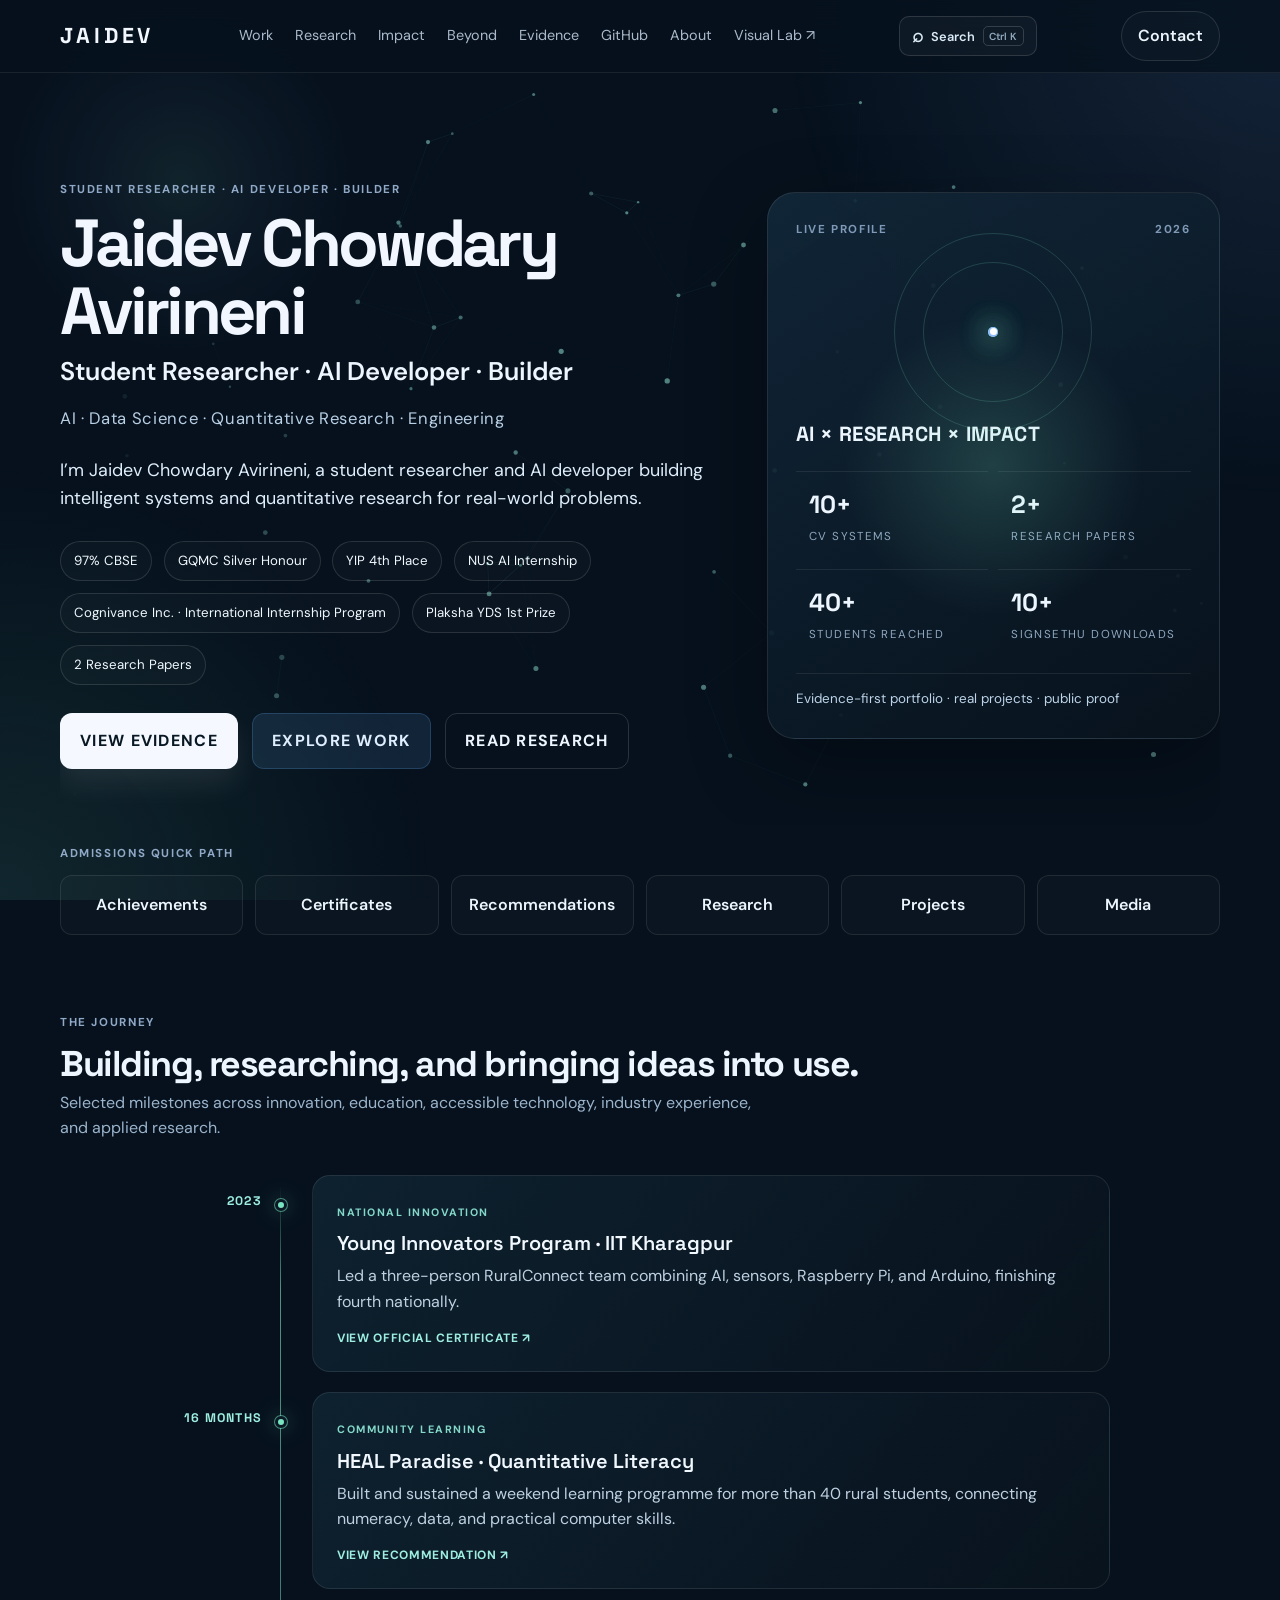
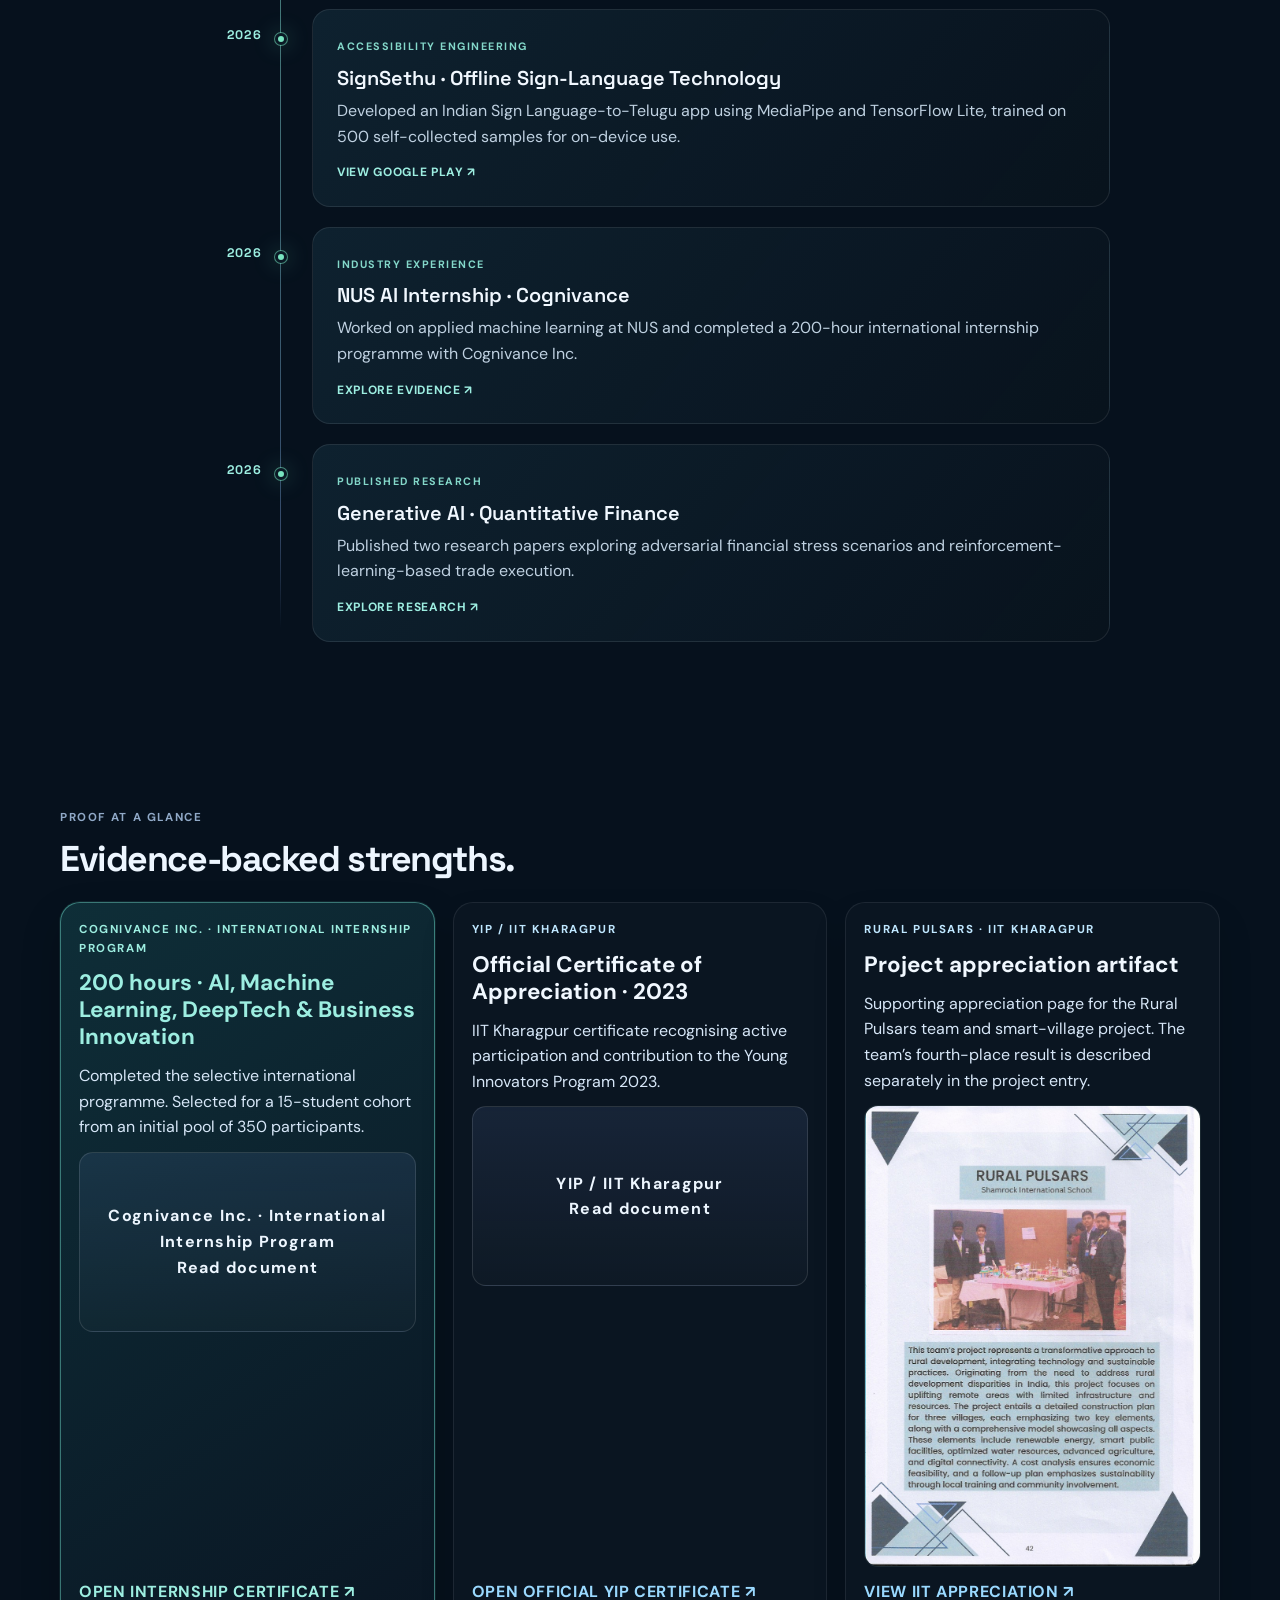
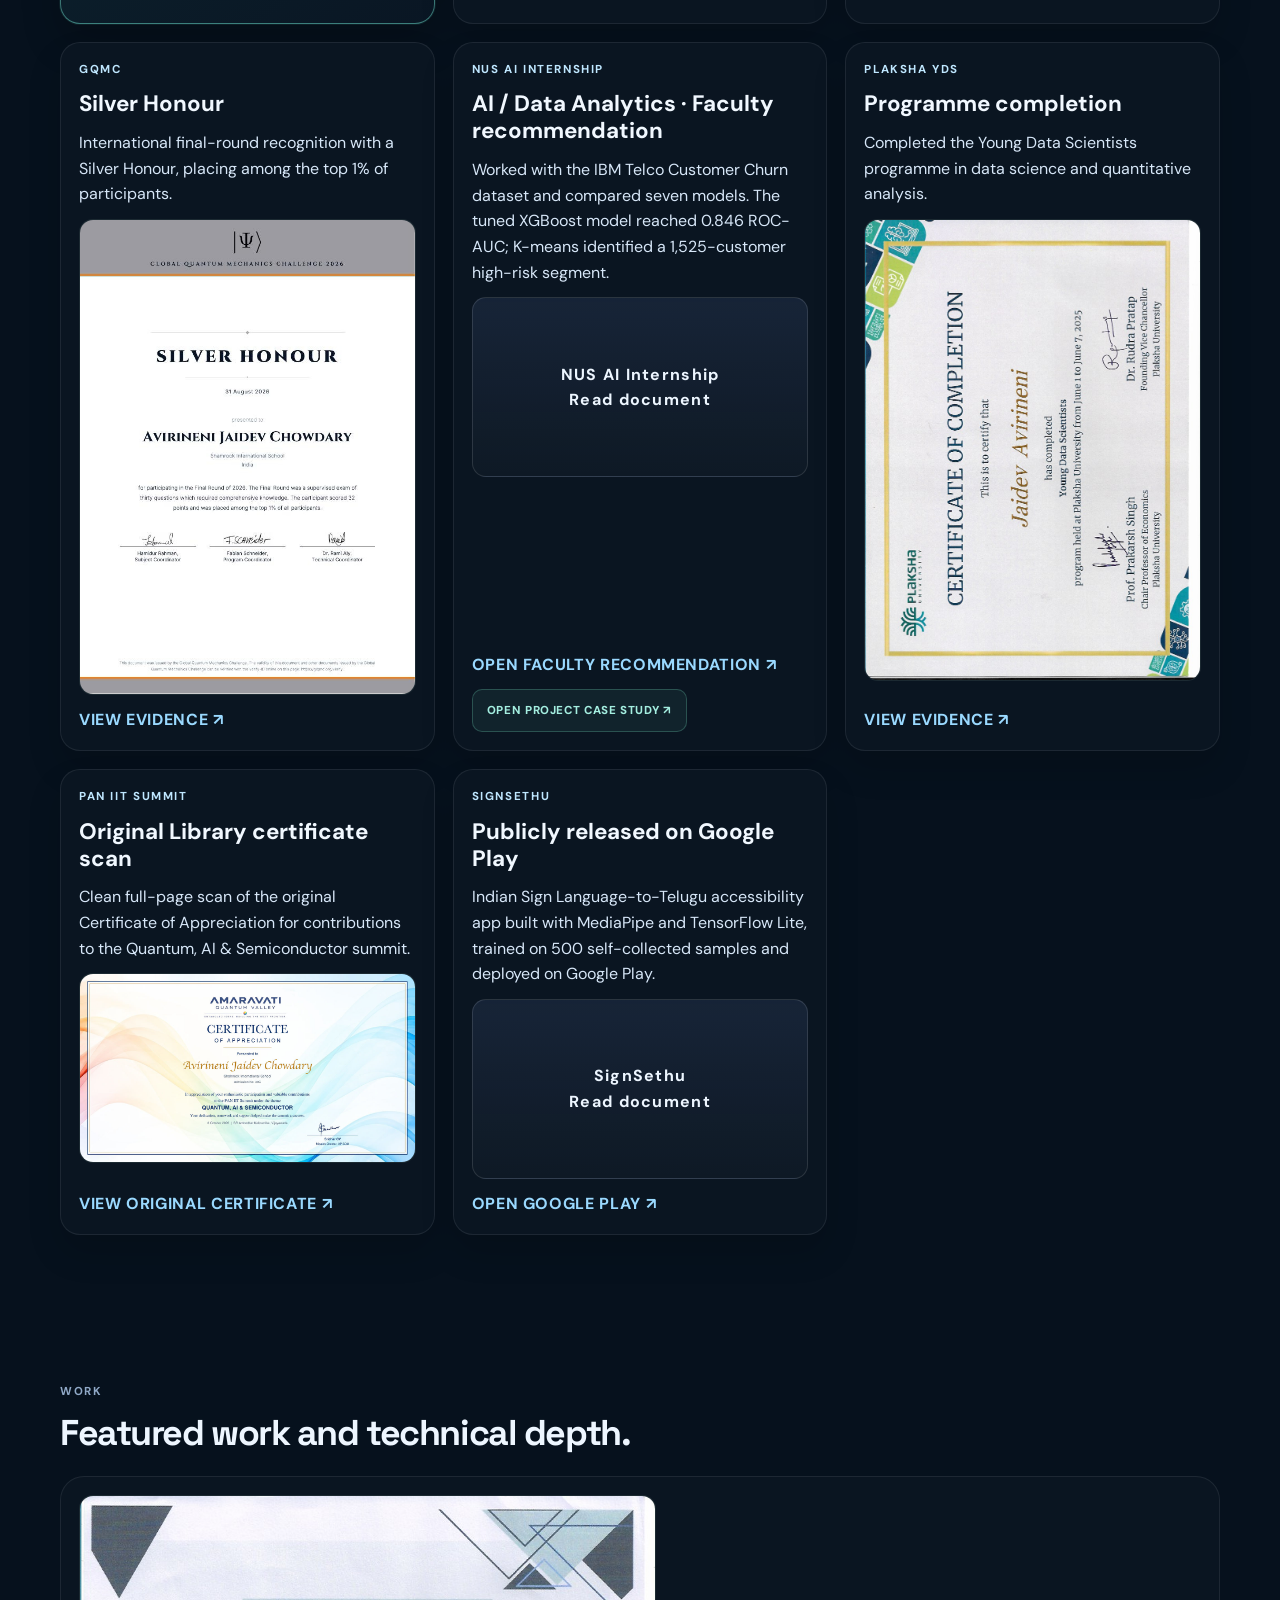
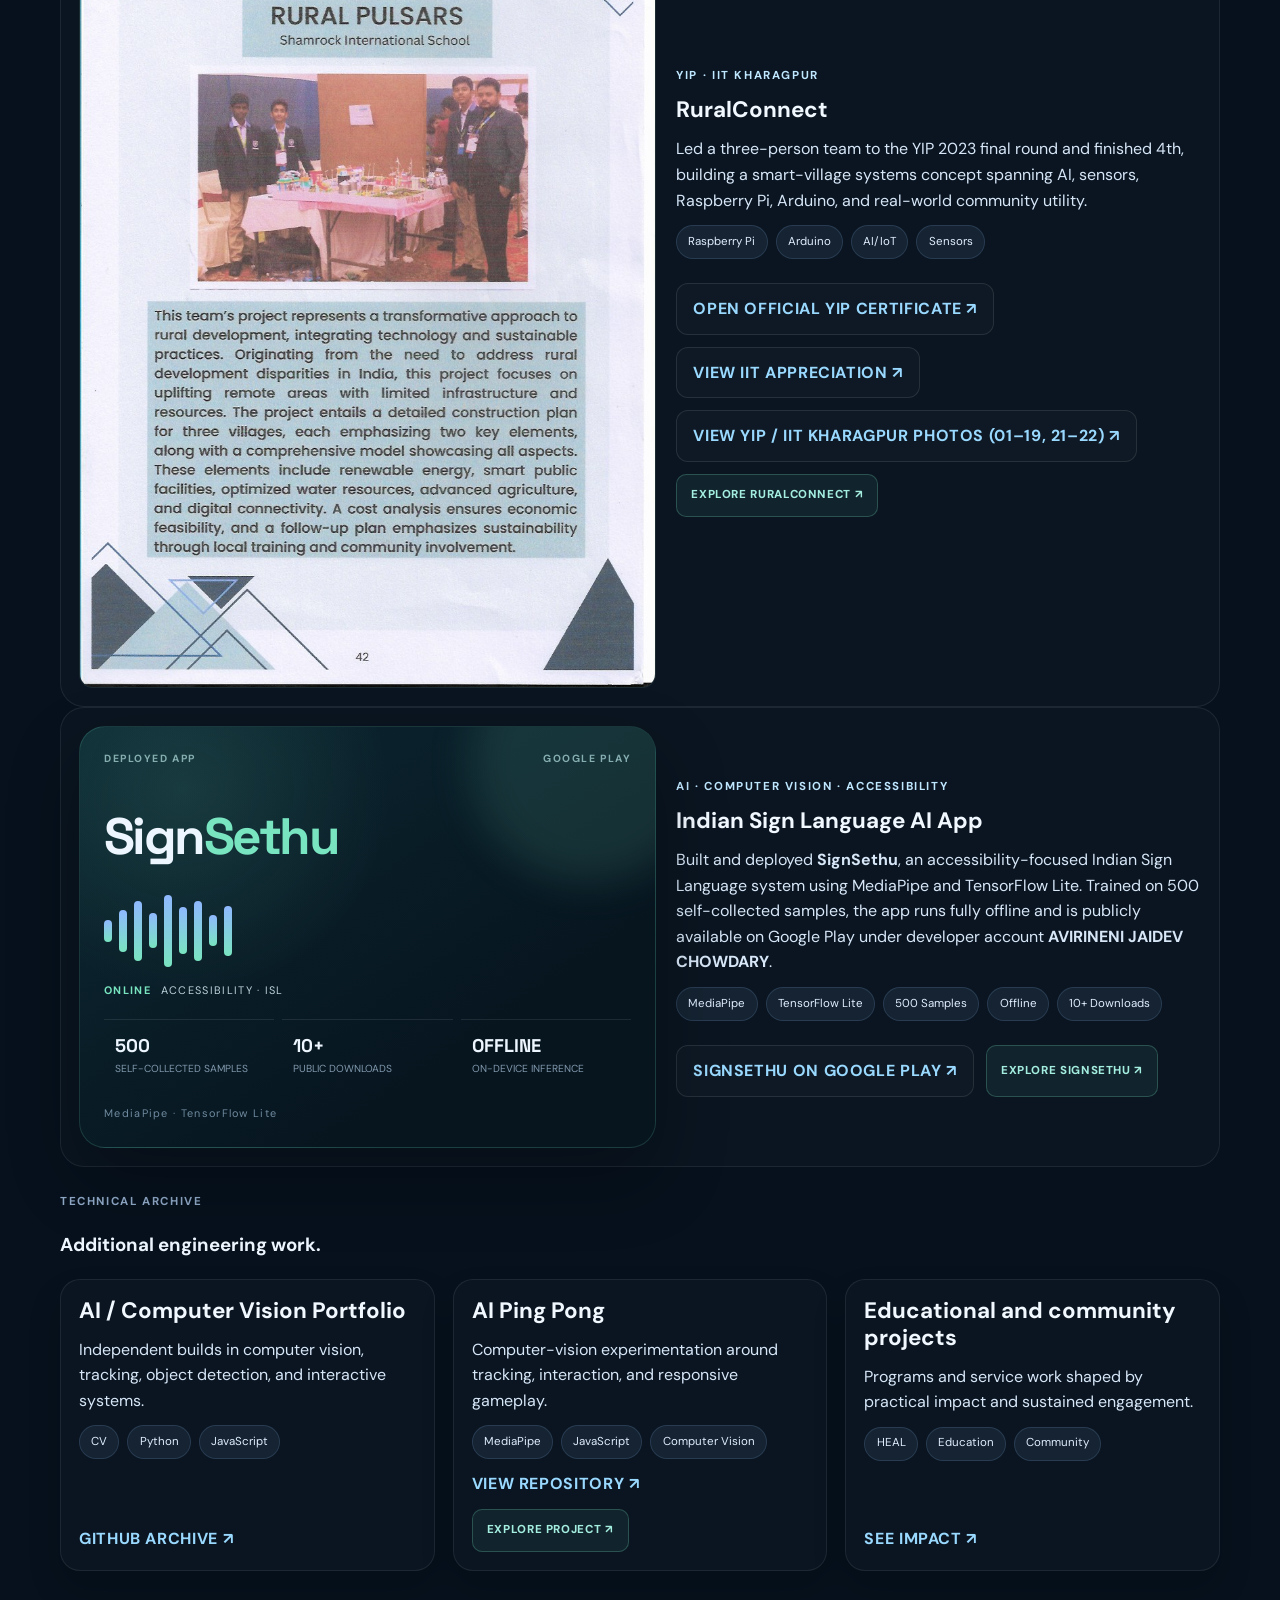
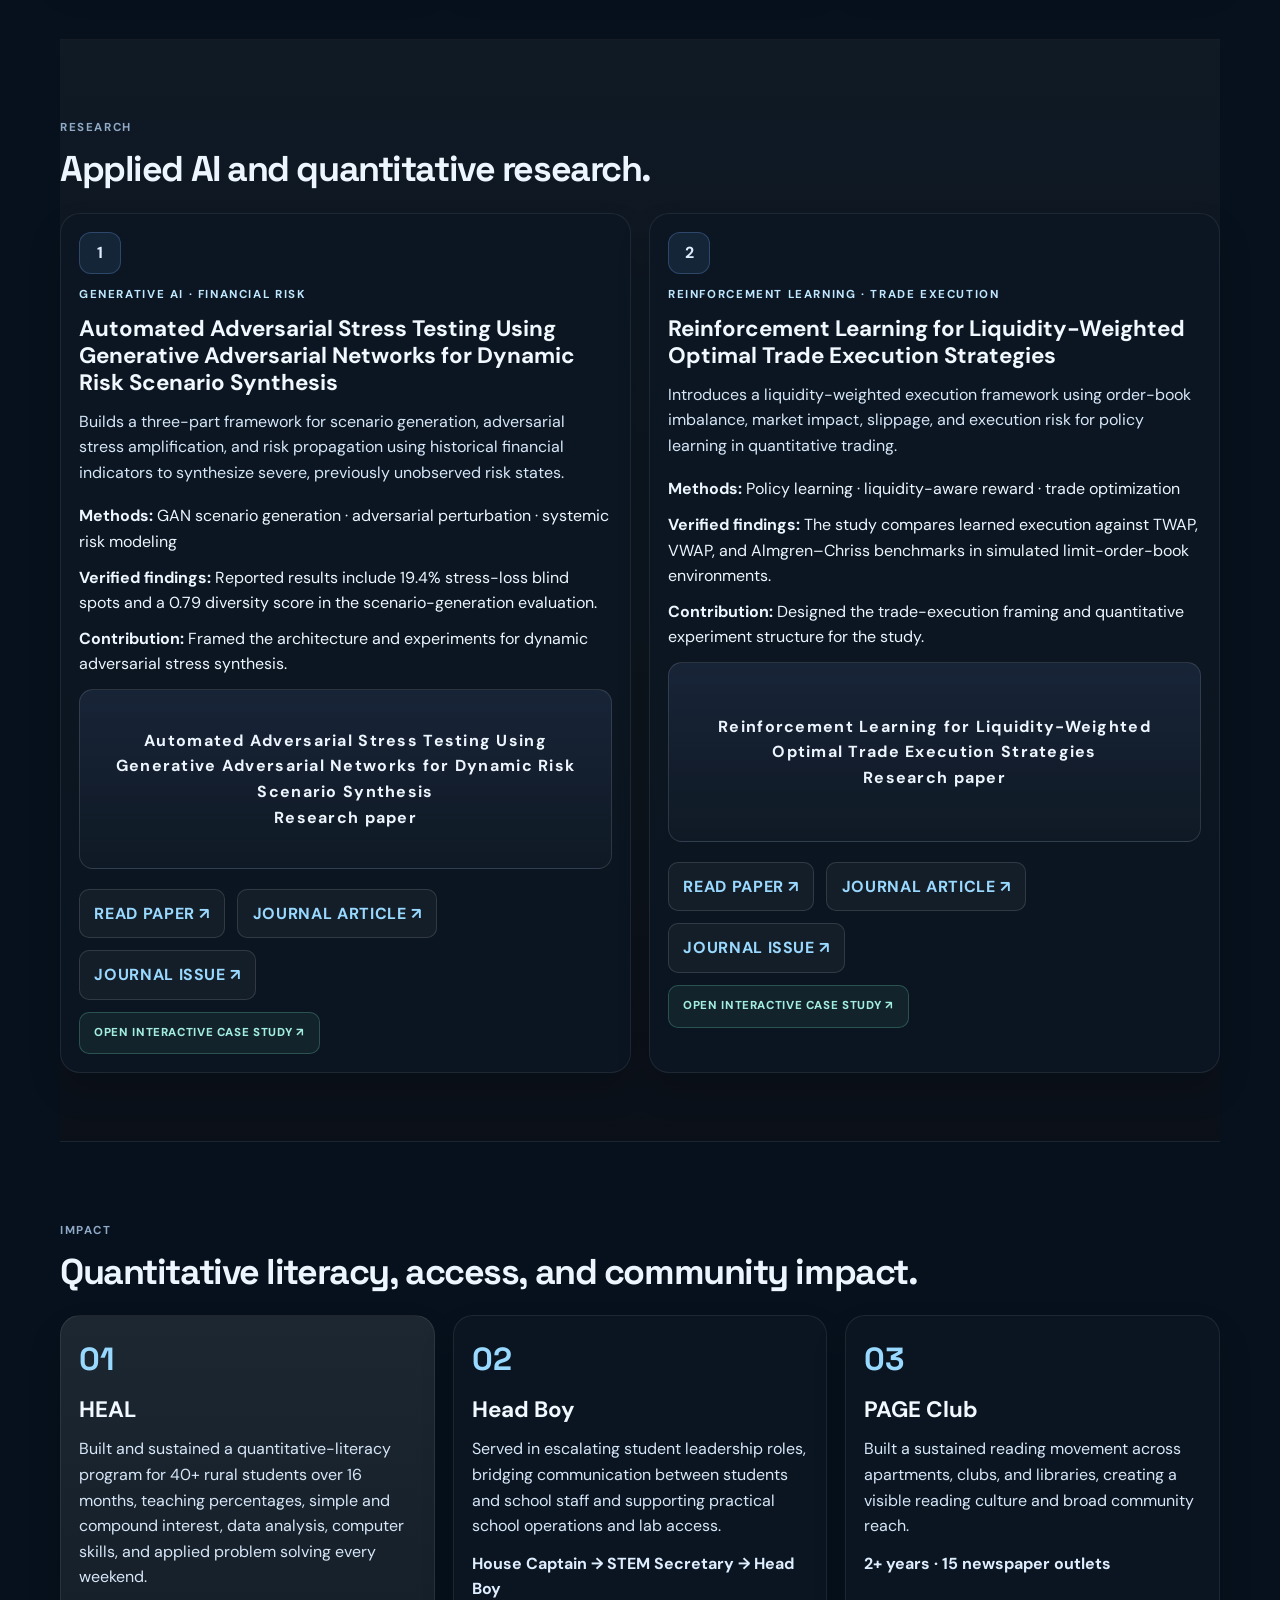
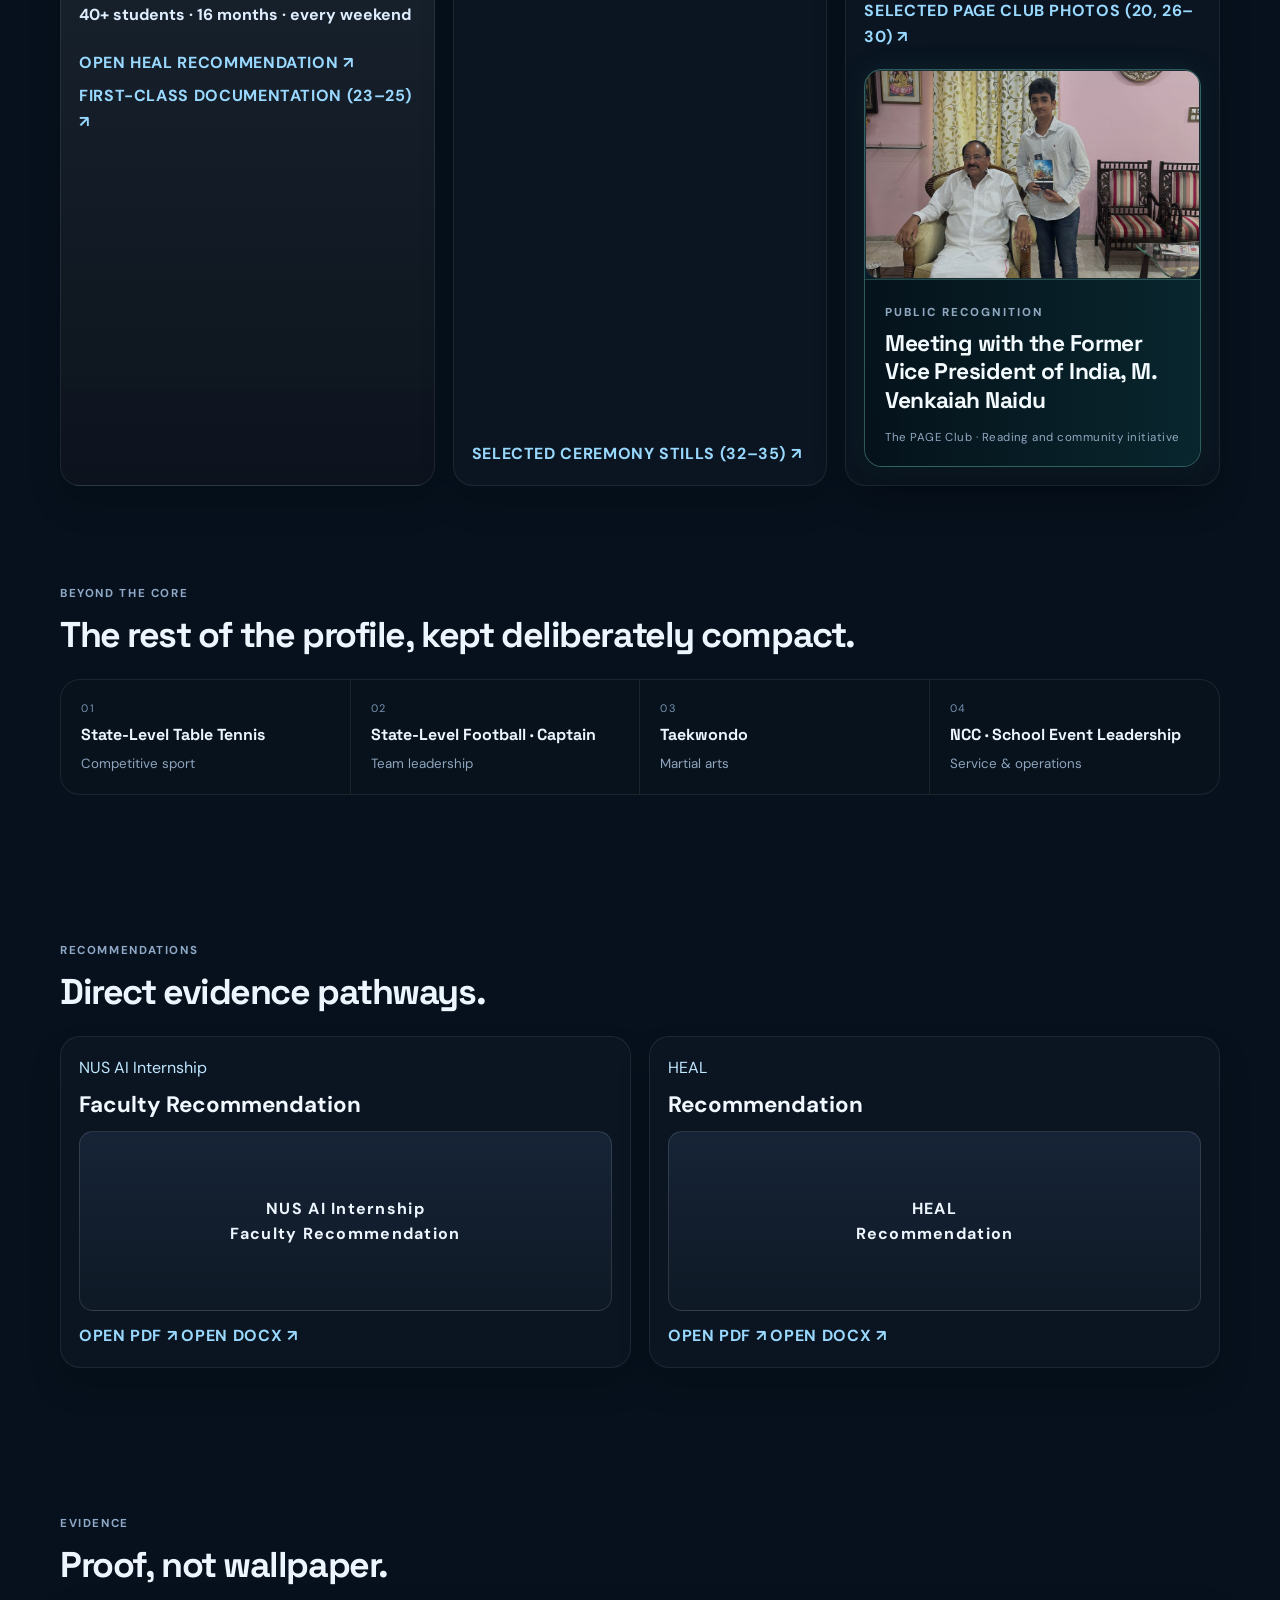
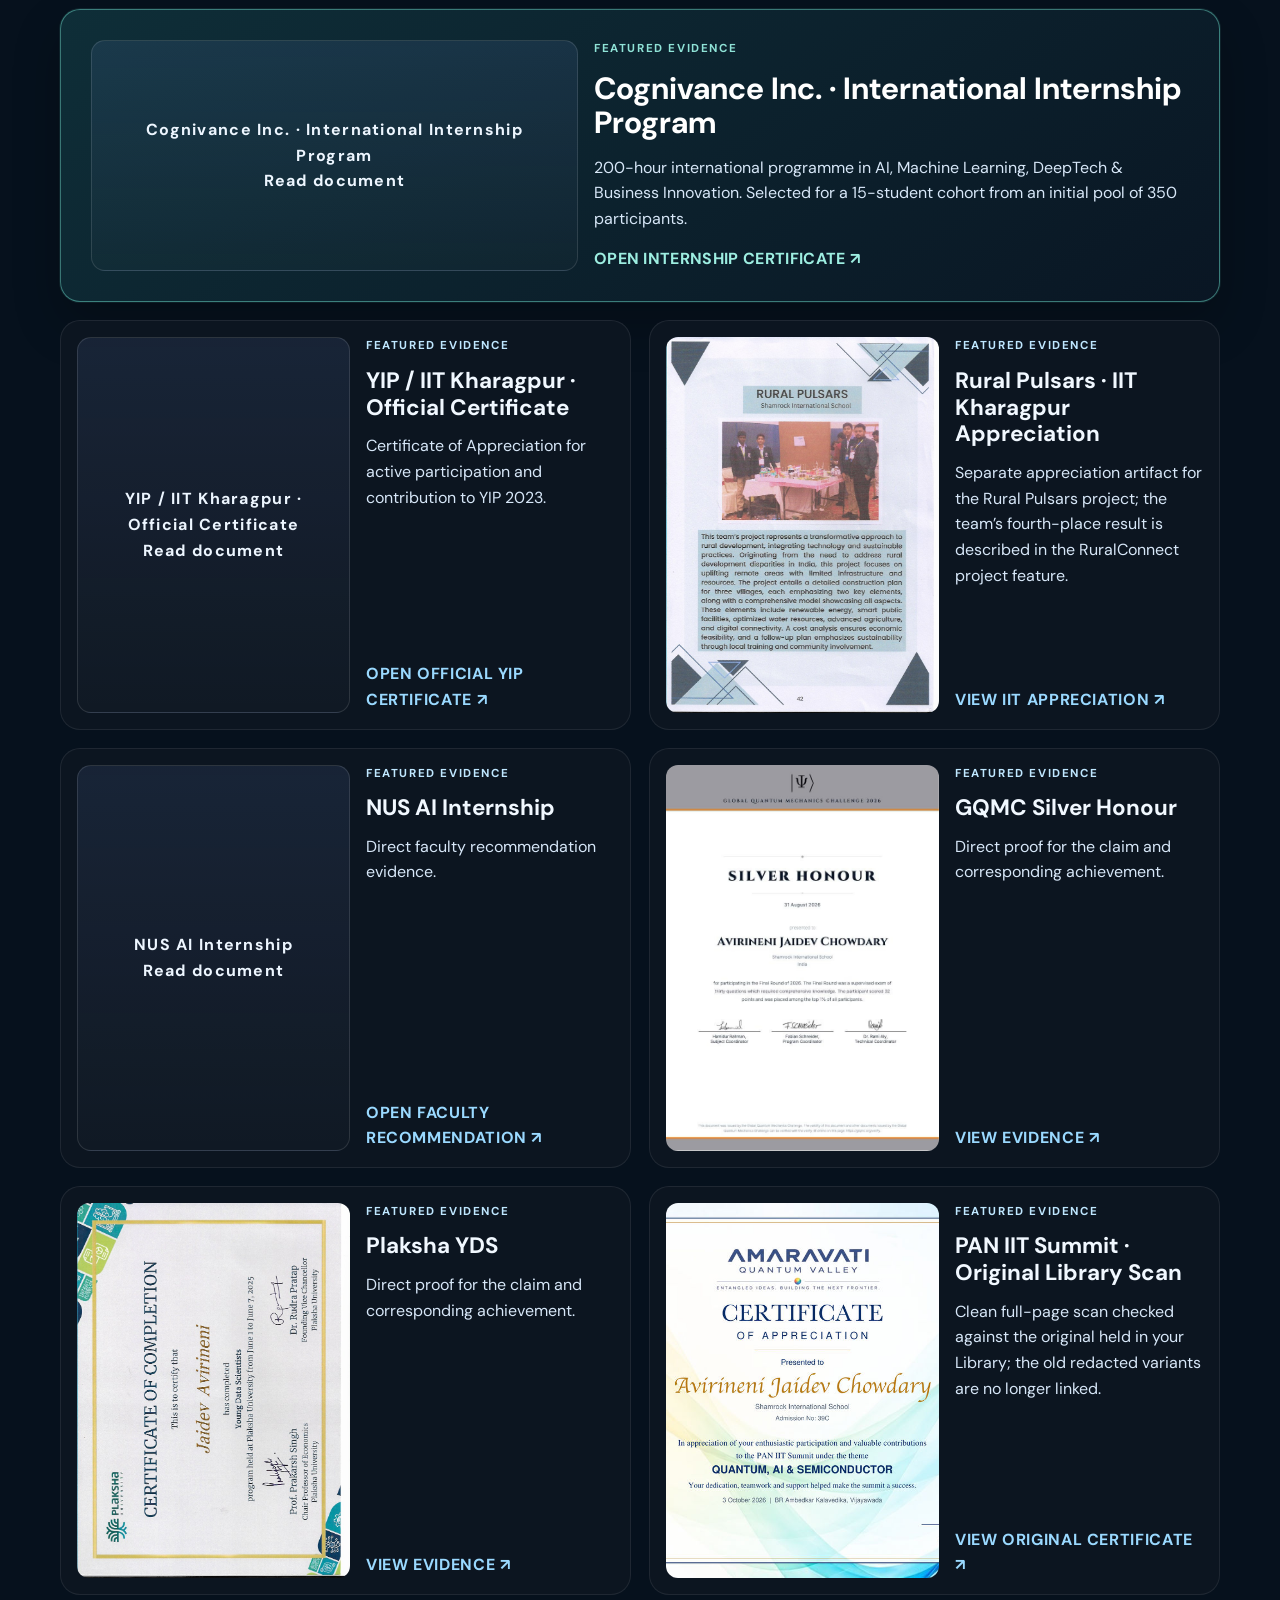
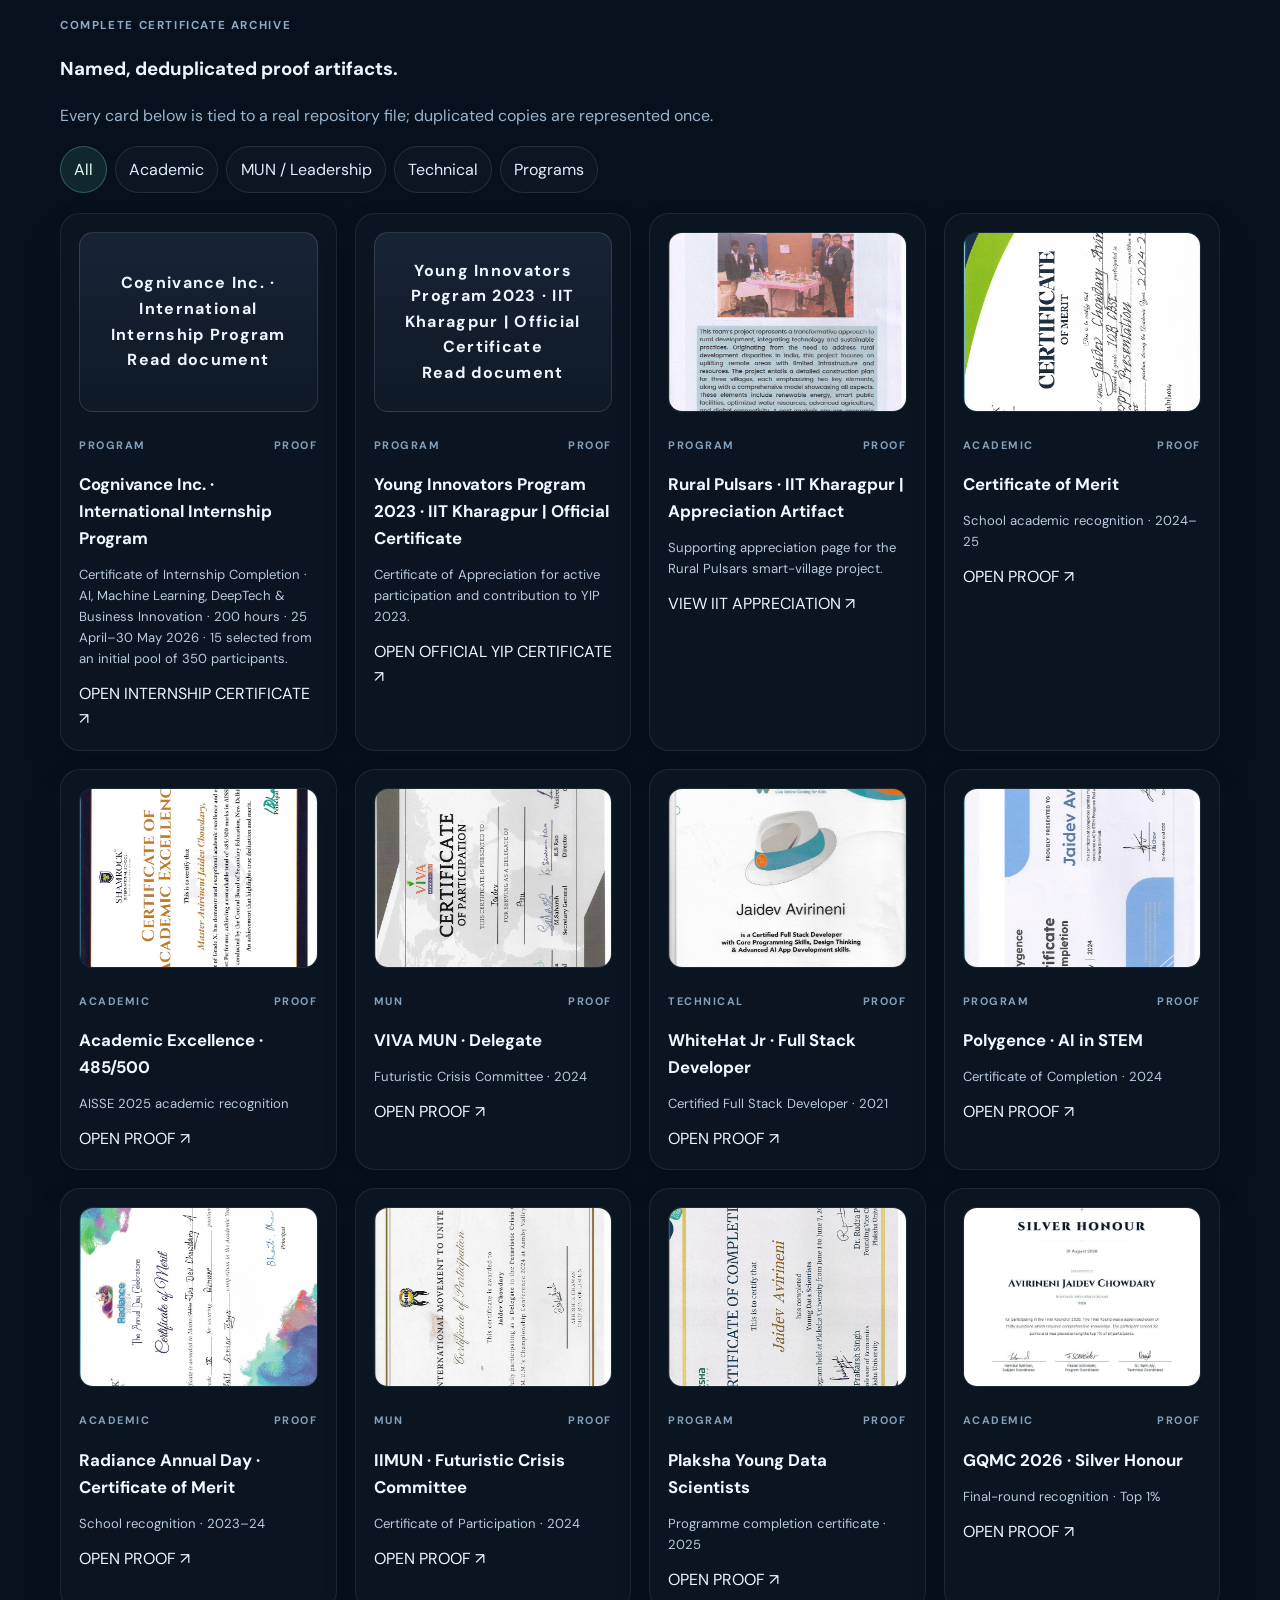
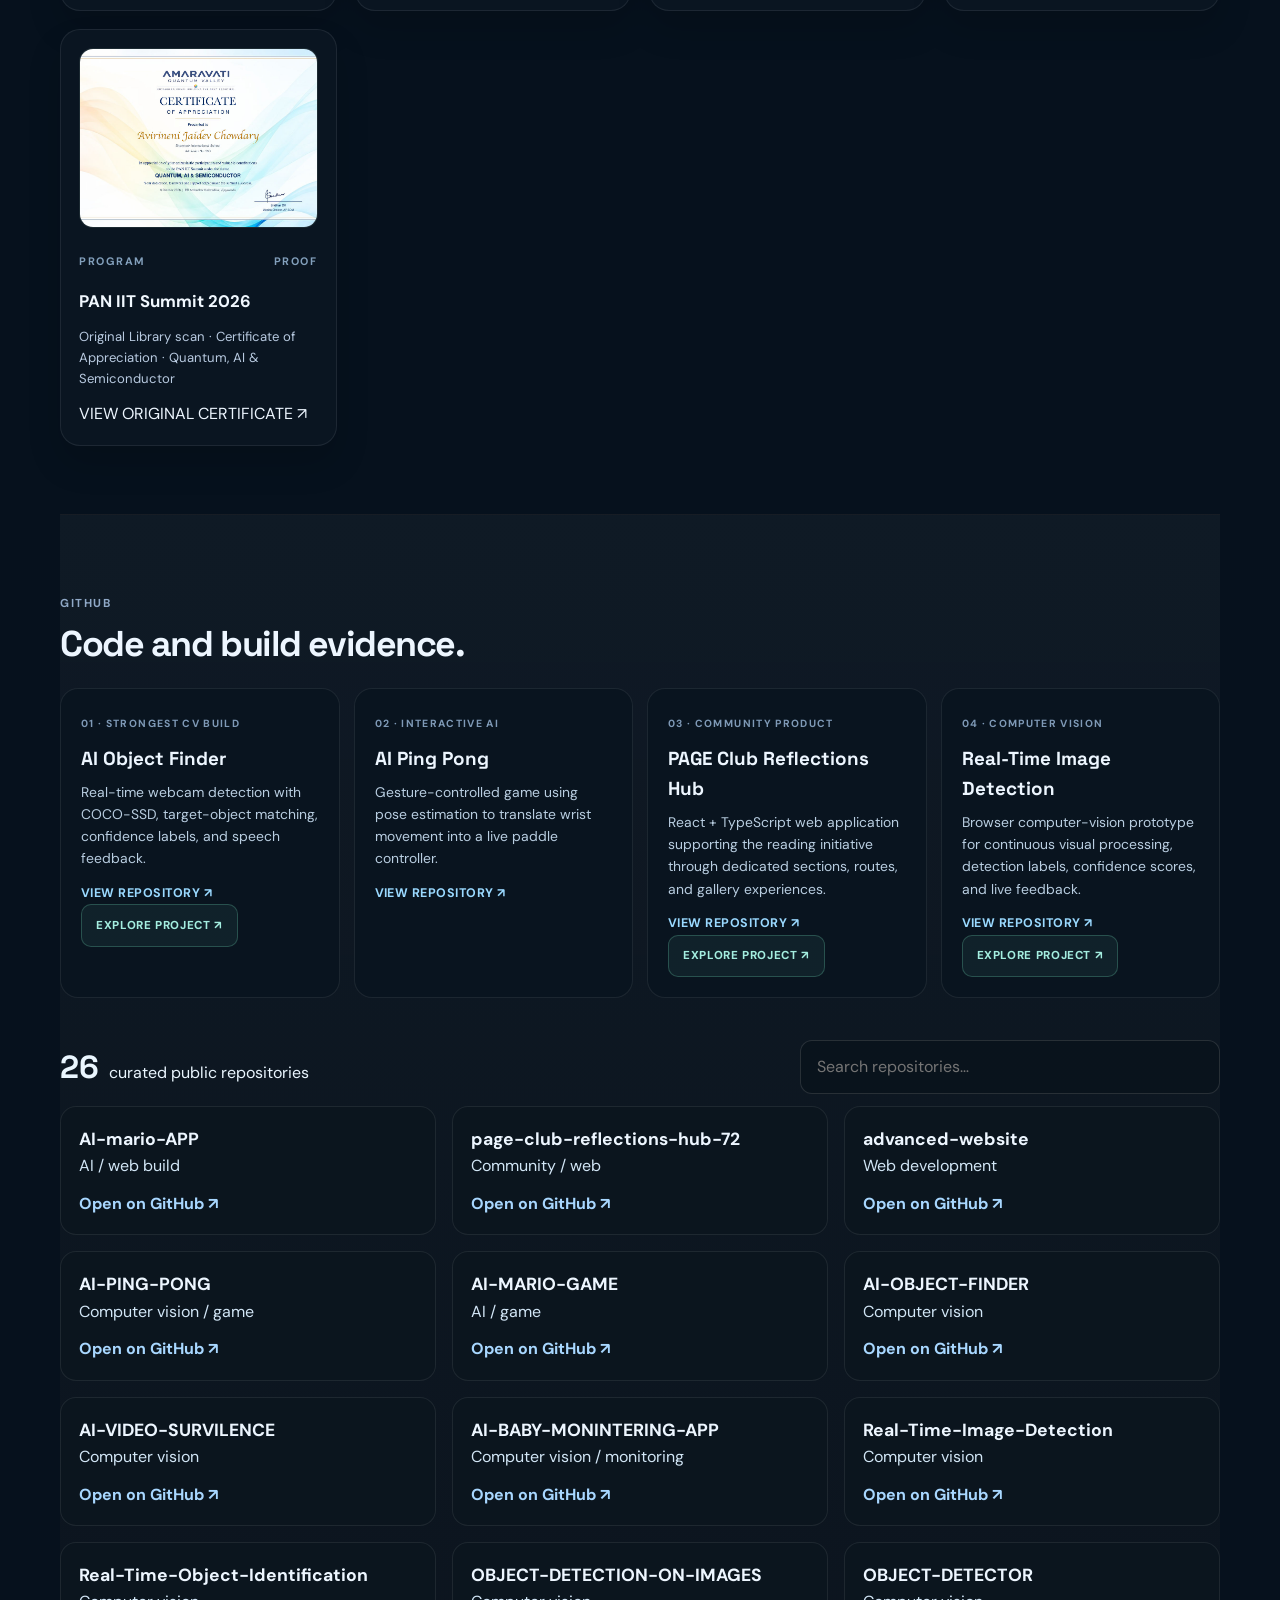
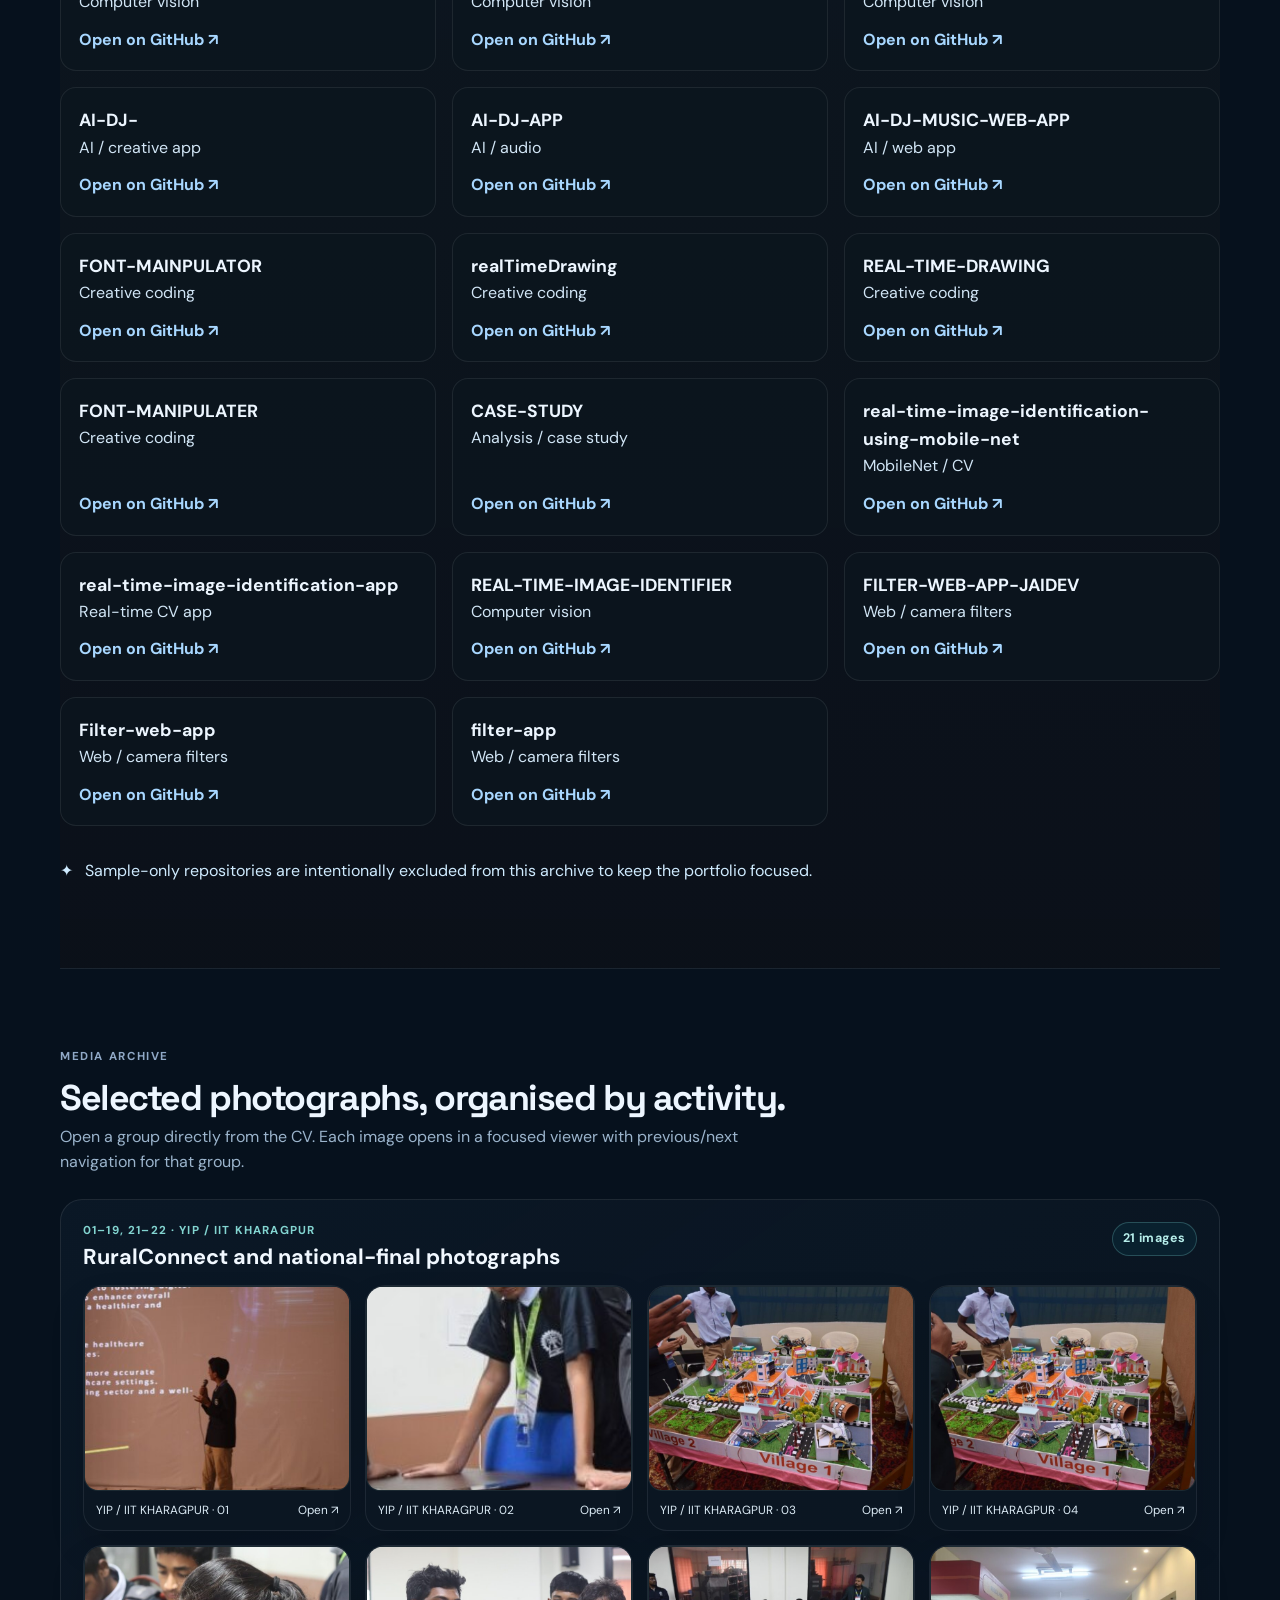
==== commit 46b60e58: "Upgrade portfolio interactions and reorganize media archive" ====
--- a/index.html
+++ b/index.html
@@ -72,13 +72,16 @@
         <a href="#evidence">Evidence</a>
         <a href="#github">GitHub</a>
         <a href="#about">About</a>
+        <a href="visual-lab.html">Visual Lab ↗</a>
       </nav>
+      <button class="command-trigger" type="button" data-open-command aria-label="Open portfolio search"><span aria-hidden="true">⌕</span><span class="command-trigger-label">Search</span><kbd>Ctrl K</kbd></button>
       <a class="header-cta" href="#contact">Contact</a>
     </div>
   </header>
 
   <main id="top">
     <section class="hero section-wrap" data-reveal>
+      <canvas class="neural-canvas" id="neural-canvas" aria-hidden="true"></canvas>
       <div class="hero-grid">
         <div class="hero-main">
         <p class="kicker">STUDENT RESEARCHER · AI DEVELOPER · BUILDER</p>
@@ -134,6 +137,23 @@
       </div>
     </section>
 
+    <section id="journey" class="section-wrap section journey-section">
+      <div class="section-heading compact">
+        <div>
+          <p class="section-kicker">THE JOURNEY</p>
+          <h2>Building, researching, and bringing ideas into use.</h2>
+          <p class="section-note">Selected milestones across innovation, education, accessible technology, industry experience, and applied research.</p>
+        </div>
+      </div>
+      <div class="journey-timeline">
+        <article class="journey-item" data-reveal><span class="journey-year">2023</span><div class="journey-marker"></div><div class="journey-card"><span class="journey-tag">NATIONAL INNOVATION</span><h3>Young Innovators Program · IIT Kharagpur</h3><p>Led a three-person RuralConnect team combining AI, sensors, Raspberry Pi, and Arduino, finishing fourth nationally.</p><a href="assets/evidence/YIP_IIT_Kharagpur_Official_Certificate.pdf" target="_blank" rel="noopener">VIEW OFFICIAL CERTIFICATE ↗</a></div></article>
+        <article class="journey-item" data-reveal><span class="journey-year">16 MONTHS</span><div class="journey-marker"></div><div class="journey-card"><span class="journey-tag">COMMUNITY LEARNING</span><h3>HEAL Paradise · Quantitative Literacy</h3><p>Built and sustained a weekend learning programme for more than 40 rural students, connecting numeracy, data, and practical computer skills.</p><a href="#recommendations">VIEW RECOMMENDATION ↗</a></div></article>
+        <article class="journey-item" data-reveal><span class="journey-year">2026</span><div class="journey-marker"></div><div class="journey-card"><span class="journey-tag">ACCESSIBILITY ENGINEERING</span><h3>SignSethu · Offline Sign-Language Technology</h3><p>Developed an Indian Sign Language-to-Telugu app using MediaPipe and TensorFlow Lite, trained on 500 self-collected samples for on-device use.</p><a href="https://play.google.com/store/apps/developer?id=AVIRINENI+JAIDEV+CHOWDARY" target="_blank" rel="noopener">VIEW GOOGLE PLAY ↗</a></div></article>
+        <article class="journey-item" data-reveal><span class="journey-year">2026</span><div class="journey-marker"></div><div class="journey-card"><span class="journey-tag">INDUSTRY EXPERIENCE</span><h3>NUS AI Internship · Cognivance</h3><p>Worked on applied machine learning at NUS and completed a 200-hour international internship programme with Cognivance Inc.</p><a href="#evidence">EXPLORE EVIDENCE ↗</a></div></article>
+        <article class="journey-item" data-reveal><span class="journey-year">2026</span><div class="journey-marker"></div><div class="journey-card"><span class="journey-tag">PUBLISHED RESEARCH</span><h3>Generative AI · Quantitative Finance</h3><p>Published two research papers exploring adversarial financial stress scenarios and reinforcement-learning-based trade execution.</p><a href="#research">EXPLORE RESEARCH ↗</a></div></article>
+      </div>
+    </section>
+
     <section id="proof" class="section-wrap section">
       <div class="section-heading compact">
         <div>
@@ -169,7 +189,8 @@
             <div class="project-actions">
               <a href="assets/evidence/YIP_IIT_Kharagpur_Official_Certificate.pdf" target="_blank" rel="noopener">OPEN OFFICIAL YIP CERTIFICATE ↗</a>
               <a href="assets/evidence/certificate-04.jpg" target="_blank" rel="noopener">VIEW IIT APPRECIATION ↗</a>
-              <a href="#yip-media" rel="noopener">VIEW YIP / IIT KHARAGPUR PHOTOS (01–22) ↗</a>
+              <a href="#yip-media" rel="noopener">VIEW YIP / IIT KHARAGPUR PHOTOS (01–19, 21–22) ↗</a>
+              <button type="button" class="project-open-trigger" data-project="ruralconnect">EXPLORE RURALCONNECT ↗</button>
             </div>
           </div>
         </article>
@@ -206,6 +227,7 @@
             </div>
             <div class="project-actions">
               <a href="https://play.google.com/store/apps/developer?id=AVIRINENI+JAIDEV+CHOWDARY" target="_blank" rel="noopener">SIGNSETHU ON GOOGLE PLAY ↗</a>
+              <button type="button" class="project-open-trigger" data-project="signsethu">EXPLORE SIGNSETHU ↗</button>
             </div>
           </div>
         </article>
@@ -228,6 +250,7 @@
             <p>Computer-vision experimentation around tracking, interaction, and responsive gameplay.</p>
             <div class="chip-row"><span>MediaPipe</span><span>JavaScript</span><span>Computer Vision</span></div>
             <a href="https://github.com/Jaidev39/AI-PING-PONG" target="_blank" rel="noopener">VIEW REPOSITORY ↗</a>
+          <button type="button" class="project-open-trigger" data-project="ai-ping-pong">EXPLORE PROJECT ↗</button>
           </article>
           <article class="archive-card">
             <h4>Educational and community projects</h4>
@@ -282,11 +305,15 @@
           <p>Built a sustained reading movement across apartments, clubs, and libraries, creating a visible reading culture and broad community reach.</p>
           <strong>2+ years · 15 newspaper outlets</strong>
           <div class="impact-links">
-            <a href="#page-club-media" class="mini-link">SELECTED PAGE CLUB PHOTOS (26–30) ↗</a>
-          </div>
-          <div class="impact-media">
+            <a href="#page-club-media" class="mini-link">SELECTED PAGE CLUB PHOTOS (20, 26–30) ↗</a>
+          </div>
+          <div class="impact-media page-club-recognition">
             <img src="assets/media/drive-photo-archive/drive-photo-26.jpg" alt="The PAGE Club selected campaign and reading-event photograph" loading="lazy">
-            <span>Recognition and meeting with former Vice President M. Venkaiah Naidu</span>
+            <div class="impact-recognition">
+              <span class="recognition-kicker">PUBLIC RECOGNITION</span>
+              <strong>Meeting with the Former Vice President of India, M. Venkaiah Naidu</strong>
+              <span class="recognition-context">The PAGE Club · Reading and community initiative</span>
+            </div>
           </div>
         </article>
       </div>
@@ -356,6 +383,7 @@
           <h3>AI Object Finder</h3>
           <p>Real-time webcam detection with COCO-SSD, target-object matching, confidence labels, and speech feedback.</p>
           <a href="https://github.com/Jaidev39/AI-OBJECT-FINDER" target="_blank" rel="noopener">VIEW REPOSITORY ↗</a>
+          <button type="button" class="project-open-trigger" data-project="ai-object-finder">EXPLORE PROJECT ↗</button>
         </article>
         <article class="repo-feature" data-tilt data-reveal>
           <span class="repo-rank">02 · INTERACTIVE AI</span>
@@ -368,12 +396,14 @@
           <h3>PAGE Club Reflections Hub</h3>
           <p>React + TypeScript web application supporting the reading initiative through dedicated sections, routes, and gallery experiences.</p>
           <a href="https://github.com/Jaidev39/page-club-reflections-hub-72" target="_blank" rel="noopener">VIEW REPOSITORY ↗</a>
+          <button type="button" class="project-open-trigger" data-project="page-club">EXPLORE PROJECT ↗</button>
         </article>
         <article class="repo-feature" data-tilt data-reveal>
           <span class="repo-rank">04 · COMPUTER VISION</span>
           <h3>Real-Time Image Detection</h3>
           <p>Browser computer-vision prototype for continuous visual processing, detection labels, confidence scores, and live feedback.</p>
           <a href="https://github.com/Jaidev39/Real-Time-Image-Detection" target="_blank" rel="noopener">VIEW REPOSITORY ↗</a>
+          <button type="button" class="project-open-trigger" data-project="real-time-detection">EXPLORE PROJECT ↗</button>
         </article>
       </div>
       <div class="github-toolbar">
@@ -395,8 +425,8 @@
       <div id="media-grid" class="media-groups" aria-live="polite">
         <section class="media-group" id="yip-media">
           <div class="media-group-heading">
-            <div><p class="section-kicker">01–22 · YIP / IIT KHARAGPUR</p><h3>RuralConnect and national-final photographs</h3></div>
-            <span class="media-range">22 images</span>
+            <div><p class="section-kicker">01–19, 21–22 · YIP / IIT KHARAGPUR</p><h3>RuralConnect and national-final photographs</h3></div>
+            <span class="media-range">21 images</span>
           </div>
           <div id="yip-media-grid" class="media-grid"></div>
         </section>
@@ -409,15 +439,15 @@
         </section>
         <section class="media-group" id="page-club-media">
           <div class="media-group-heading">
-            <div><p class="section-kicker">26–30 · THE PAGE CLUB</p><h3>Reading campaigns and community events</h3></div>
-            <span class="media-range">5 images</span>
+            <div><p class="section-kicker">20, 26–30 · THE PAGE CLUB</p><h3>Reading campaigns and community events</h3></div>
+            <span class="media-range">6 images</span>
           </div>
           <div id="page-club-media-grid" class="media-grid"></div>
         </section>
         <section class="media-group" id="headboy-media">
           <div class="media-group-heading">
-            <div><p class="section-kicker">32–35 · HEAD BOY</p><h3>Student leadership and Head Boy ceremony stills</h3></div>
-            <span class="media-range">4 images</span>
+            <div><p class="section-kicker">32–33, 35 · HEAD BOY</p><h3>Student leadership and Head Boy ceremony stills</h3></div>
+            <span class="media-range">3 images</span>
           </div>
           <div id="headboy-media-grid" class="media-grid"></div>
         </section>
@@ -480,6 +510,29 @@
     </div>
   </div>
 
+  <div class="interactive-dialog" id="case-study-dialog" aria-hidden="true">
+    <div class="dialog-backdrop" data-dialog-close></div>
+    <section class="dialog-panel case-study-panel" role="dialog" aria-modal="true" aria-labelledby="case-study-title">
+      <button type="button" class="dialog-close" data-dialog-close aria-label="Close case study">×</button>
+      <div id="case-study-content"></div>
+    </section>
+  </div>
+  <div class="interactive-dialog" id="project-dialog" aria-hidden="true">
+    <div class="dialog-backdrop" data-dialog-close></div>
+    <section class="dialog-panel project-dialog-panel" role="dialog" aria-modal="true" aria-labelledby="project-dialog-title">
+      <button type="button" class="dialog-close" data-dialog-close aria-label="Close project details">×</button>
+      <div id="project-dialog-content"></div>
+    </section>
+  </div>
+  <div class="command-palette" id="command-palette" aria-hidden="true">
+    <div class="command-backdrop" data-command-close></div>
+    <section class="command-panel" role="dialog" aria-modal="true" aria-labelledby="command-title">
+      <div class="command-heading"><div><span class="section-kicker">PORTFOLIO INDEX</span><h2 id="command-title">Where would you like to go?</h2></div><kbd>ESC</kbd></div>
+      <label class="command-search-wrap"><span aria-hidden="true">⌕</span><input id="command-input" type="search" autocomplete="off" placeholder="Search research, projects, evidence…" aria-label="Search portfolio"></label>
+      <div id="command-results" class="command-results" role="listbox" aria-label="Portfolio destinations"></div>
+      <div class="command-footer"><span>↑ ↓ to navigate</span><span>↵ to open</span><span>ESC to close</span></div>
+    </section>
+  </div>
   <script src="script.js"></script>
 </body>
 </html>
--- a/styles.css
+++ b/styles.css
@@ -210,3 +210,99 @@
 @media (max-width: 620px) {
   .evidence-feature-prominent { grid-template-columns: 1fr; }
 }
+
+/* Keep the full-name identity headline readable across screen sizes. */
+.hero h1{font-size:clamp(2.2rem,5.2vw,5.35rem);line-height:1.02;letter-spacing:-.055em;overflow-wrap:anywhere}
+
+
+/* Portfolio V2: neural hero */
+.hero{position:relative;isolation:isolate;overflow:hidden;border-radius:28px}
+.hero-grid{position:relative;z-index:1}
+.neural-canvas{position:absolute;inset:0;width:100%;height:100%;z-index:0;pointer-events:auto;opacity:.76;mask-image:linear-gradient(90deg,transparent 0%,#000 30%,#000 100%);-webkit-mask-image:linear-gradient(90deg,transparent 0%,#000 30%,#000 100%)}
+.hero-main,.hero-visual{position:relative;z-index:1}
+@media (max-width:980px){.neural-canvas{opacity:.38;mask-image:linear-gradient(180deg,#000,transparent 90%);-webkit-mask-image:linear-gradient(180deg,#000,transparent 90%)}}
+
+/* Portfolio V2: animated milestone timeline */
+.journey-section{position:relative}
+.journey-timeline{position:relative;max-width:940px;margin:34px auto 0;padding:0 0 0 142px}
+.journey-timeline:before{content:"";position:absolute;left:110px;top:10px;bottom:12px;width:1px;background:linear-gradient(180deg,transparent,rgba(121,228,192,.62) 10%,rgba(143,184,255,.34) 90%,transparent);transform-origin:top;animation:timeline-grow 1.5s ease both}
+.journey-item{position:relative;display:grid;grid-template-columns:minmax(0,1fr);margin:0 0 20px;min-height:120px}
+.journey-year{position:absolute;left:-142px;top:18px;width:92px;text-align:right;color:#9deee1;font:700 .78rem "Space Grotesk",sans-serif;letter-spacing:.1em}
+.journey-marker{position:absolute;left:-37px;top:24px;width:12px;height:12px;border-radius:50%;background:#79e4c0;border:3px solid #0a1925;box-shadow:0 0 0 1px rgba(121,228,192,.55),0 0 22px rgba(121,228,192,.4);z-index:1}
+.journey-card{position:relative;padding:22px 24px;border:1px solid rgba(255,255,255,.09);border-radius:18px;background:linear-gradient(130deg,rgba(15,35,49,.92),rgba(9,19,29,.88));transition:transform .25s ease,border-color .25s ease,box-shadow .25s ease}
+.journey-card:hover{transform:translateX(5px);border-color:rgba(121,228,192,.32);box-shadow:0 18px 40px rgba(0,0,0,.18)}
+.journey-tag{color:#84d8ca;font-size:.67rem;letter-spacing:.14em;font-weight:700}
+.journey-card h3{margin:7px 0;color:#f1f8ff;font:600 1.25rem "Space Grotesk",sans-serif}
+.journey-card p{margin:0;color:#bfd1e1}
+.journey-card>a{display:inline-flex;margin-top:14px;color:#9deee1;font-size:.75rem;font-weight:700;letter-spacing:.055em}
+@keyframes timeline-grow{from{transform:scaleY(.15);opacity:.2}to{transform:scaleY(1);opacity:1}}
+@media(max-width:650px){.journey-timeline{padding-left:28px;margin-top:26px}.journey-timeline:before{left:7px}.journey-year{position:static;width:auto;text-align:left;margin:0 0 10px}.journey-marker{left:-26px;top:17px;width:10px;height:10px}.journey-card{padding:18px}.journey-card h3{font-size:1.1rem}}
+
+/* Portfolio V2: prominent PAGE Club recognition */
+.page-club-recognition{position:relative;overflow:hidden;border-radius:18px;border:1px solid rgba(117,221,202,.35);background:linear-gradient(145deg,rgba(11,37,48,.96),rgba(8,18,29,.98));box-shadow:0 18px 42px rgba(0,0,0,.24),0 0 30px rgba(99,216,196,.08)}
+.page-club-recognition img{width:100%;aspect-ratio:16/10;object-fit:cover;opacity:.78;transition:transform .5s ease,opacity .5s ease}
+.page-club-recognition:hover img{transform:scale(1.035);opacity:.95}
+.impact-recognition{position:relative;display:grid;gap:8px;padding:18px 20px;background:linear-gradient(90deg,rgba(5,18,27,.98),rgba(9,38,46,.96));border-top:1px solid rgba(121,228,192,.25)}
+.recognition-kicker{color:#81dcca;text-transform:uppercase;font-size:.65rem;font-weight:800;letter-spacing:.17em}
+.impact-recognition strong{color:#f3fbff;font:700 clamp(1.05rem,2vw,1.42rem)/1.25 "Space Grotesk",sans-serif;letter-spacing:-.025em}
+.recognition-context{color:#aec9d4;font-size:.76rem;letter-spacing:.04em}
+
+/* Portfolio V2: case studies, project dialogs and buttons */
+.case-study-trigger,.project-open-trigger{display:inline-flex;align-items:center;justify-content:center;gap:8px;width:max-content;max-width:100%;padding:.7rem .88rem;border:1px solid rgba(121,228,192,.24);border-radius:10px;background:rgba(121,228,192,.07);color:#a4eee0;font-size:.72rem;font-weight:800;letter-spacing:.055em;cursor:pointer;transition:background .2s ease,transform .2s ease,border-color .2s ease}
+.case-study-trigger:hover,.project-open-trigger:hover{transform:translateY(-2px);background:rgba(121,228,192,.14);border-color:rgba(121,228,192,.5)}
+.paper-actions{align-items:flex-start}
+.interactive-dialog{position:fixed;inset:0;z-index:500;display:grid;place-items:center;padding:22px;visibility:hidden;opacity:0;pointer-events:none;transition:opacity .25s ease,visibility .25s ease}
+.interactive-dialog.is-open{visibility:visible;opacity:1;pointer-events:auto}
+.dialog-backdrop{position:absolute;inset:0;background:rgba(1,8,14,.78);backdrop-filter:blur(12px)}
+.dialog-panel{position:relative;width:min(860px,100%);max-height:min(88vh,900px);overflow:auto;padding:clamp(22px,4vw,42px);border:1px solid rgba(121,228,192,.22);border-radius:24px;background:linear-gradient(145deg,#0d2432,#07131e 72%);box-shadow:0 34px 110px rgba(0,0,0,.58);transform:translateY(14px) scale(.985);transition:transform .25s ease}
+.interactive-dialog.is-open .dialog-panel{transform:none}
+.dialog-close{position:absolute;right:16px;top:14px;width:40px;height:40px;border:1px solid rgba(255,255,255,.13);border-radius:50%;background:rgba(255,255,255,.05);color:#e8f5ff;font-size:1.65rem;cursor:pointer}
+.dialog-eyebrow{display:block;margin:5px 48px 12px 0;color:#82daca;font-size:.68rem;font-weight:800;letter-spacing:.16em}
+.dialog-panel h2{max-width:720px;margin:0;color:#f5fbff;font:700 clamp(1.6rem,4vw,2.7rem)/1.08 "Space Grotesk",sans-serif;letter-spacing:-.04em}
+.dialog-intro{max-width:720px;margin:16px 0 24px;color:#c4d8e7;font-size:1.02rem;line-height:1.65}
+.case-metrics{display:grid;grid-template-columns:repeat(auto-fit,minmax(145px,1fr));gap:10px;margin:20px 0 26px}
+.case-metric{display:grid;gap:6px;min-height:92px;padding:15px;border:1px solid rgba(121,228,192,.17);border-radius:14px;background:rgba(121,228,192,.055)}
+.case-metric strong{color:#a2f2e1;font:700 1.65rem "Space Grotesk",sans-serif}
+.case-metric span{color:#a8c1d3;font-size:.76rem;line-height:1.35}
+.case-sections{display:grid;gap:0;margin:12px 0 20px}
+.case-sections article{display:grid;grid-template-columns:36px 1fr;gap:12px;padding:15px 0;border-top:1px solid rgba(255,255,255,.09)}
+.case-sections article>span{color:#76d6c4;font:700 .8rem "Space Grotesk",sans-serif}
+.case-sections h3{margin:0 0 5px;color:#edf8ff;font:600 1rem "Space Grotesk",sans-serif}
+.case-sections p{margin:0;color:#b5c9da;line-height:1.58}
+.dialog-tags,.dialog-links{display:flex;flex-wrap:wrap;gap:8px;margin-top:18px}
+.dialog-tags span{padding:.45rem .65rem;border:1px solid rgba(143,184,255,.18);border-radius:999px;background:rgba(143,184,255,.07);color:#cfe3ff;font-size:.72rem}
+.dialog-links a{padding:.72rem .9rem;border:1px solid rgba(121,228,192,.22);border-radius:10px;color:#a4eee0;font-size:.77rem;font-weight:700}
+body.dialog-open{overflow:hidden}
+@media(max-width:620px){.interactive-dialog{padding:10px}.dialog-panel{max-height:92vh;border-radius:18px;padding:24px 18px}.case-metrics{grid-template-columns:repeat(2,minmax(0,1fr))}.case-sections article{grid-template-columns:27px 1fr}.case-study-trigger,.project-open-trigger{width:100%}}
+
+/* Portfolio V2: command palette */
+.command-trigger{display:inline-flex;align-items:center;gap:8px;padding:.55rem .72rem;border:1px solid rgba(255,255,255,.13);border-radius:10px;background:rgba(255,255,255,.035);color:#dbeaf7;font:600 .8rem "DM Sans",sans-serif;cursor:pointer}
+.command-trigger>span:first-child{font-size:1.2rem;line-height:1}
+.command-trigger kbd,.command-heading kbd,.command-result kbd{padding:.18rem .35rem;border:1px solid rgba(255,255,255,.16);border-radius:5px;color:#91a9be;font:600 .64rem "DM Sans",sans-serif}
+.command-palette{position:fixed;inset:0;z-index:700;display:grid;place-items:start center;padding:12vh 18px 24px;visibility:hidden;opacity:0;pointer-events:none;transition:opacity .18s ease,visibility .18s ease}
+.command-palette.is-open{visibility:visible;opacity:1;pointer-events:auto}
+.command-backdrop{position:absolute;inset:0;background:rgba(0,6,11,.72);backdrop-filter:blur(9px)}
+.command-panel{position:relative;width:min(660px,100%);max-height:76vh;overflow:hidden;display:flex;flex-direction:column;border:1px solid rgba(133,218,207,.25);border-radius:20px;background:linear-gradient(150deg,#102b39,#081520 80%);box-shadow:0 32px 100px rgba(0,0,0,.6);transform:translateY(-10px) scale(.985);transition:transform .2s ease}
+.command-palette.is-open .command-panel{transform:none}
+.command-heading{display:flex;align-items:center;justify-content:space-between;gap:12px;padding:22px 24px 13px}
+.command-heading h2{margin:6px 0 0;color:#f3faff;font:600 1.2rem "Space Grotesk",sans-serif}
+.command-search-wrap{display:flex;align-items:center;gap:12px;margin:0 18px 12px;padding:12px 14px;border:1px solid rgba(255,255,255,.13);border-radius:12px;background:rgba(0,0,0,.17);color:#86dece}
+.command-search-wrap input{width:100%;border:0;outline:0;background:transparent;color:#f0f8ff;font:500 .95rem "DM Sans",sans-serif}
+.command-search-wrap input::placeholder{color:#7892a8}
+.command-results{overflow:auto;padding:4px 10px 12px}
+.command-result{display:flex;align-items:center;gap:12px;width:100%;padding:12px;border:1px solid transparent;border-radius:11px;background:transparent;color:#e8f3fc;text-align:left;cursor:pointer}
+.command-result:hover,.command-result.is-selected{border-color:rgba(121,228,192,.2);background:rgba(121,228,192,.08)}
+.command-result-icon{display:grid;place-items:center;width:34px;height:34px;border:1px solid rgba(121,228,192,.17);border-radius:10px;color:#8de1d0}
+.command-result-copy{display:grid;gap:3px;flex:1}
+.command-result-copy strong{font-size:.86rem}
+.command-result-copy small{color:#91a9bc;font-size:.73rem}
+.command-empty{padding:18px;color:#adc1d0;text-align:center}
+.command-footer{display:flex;justify-content:space-between;gap:8px;padding:12px 18px;border-top:1px solid rgba(255,255,255,.08);color:#819bad;font-size:.65rem}
+@media(max-width:720px){.command-trigger-label,.command-trigger kbd{display:none}.command-trigger{padding:.55rem .65rem}.command-footer{font-size:.58rem}.command-heading{padding:18px}.command-heading h2{font-size:1.05rem}}
+
+/* Keep motion accessible and responsive */
+@media(prefers-reduced-motion:reduce){
+  .journey-timeline:before{animation:none}
+  .neural-canvas{opacity:.12}
+  .journey-card,.dialog-panel,.command-panel{transition:none}
+}
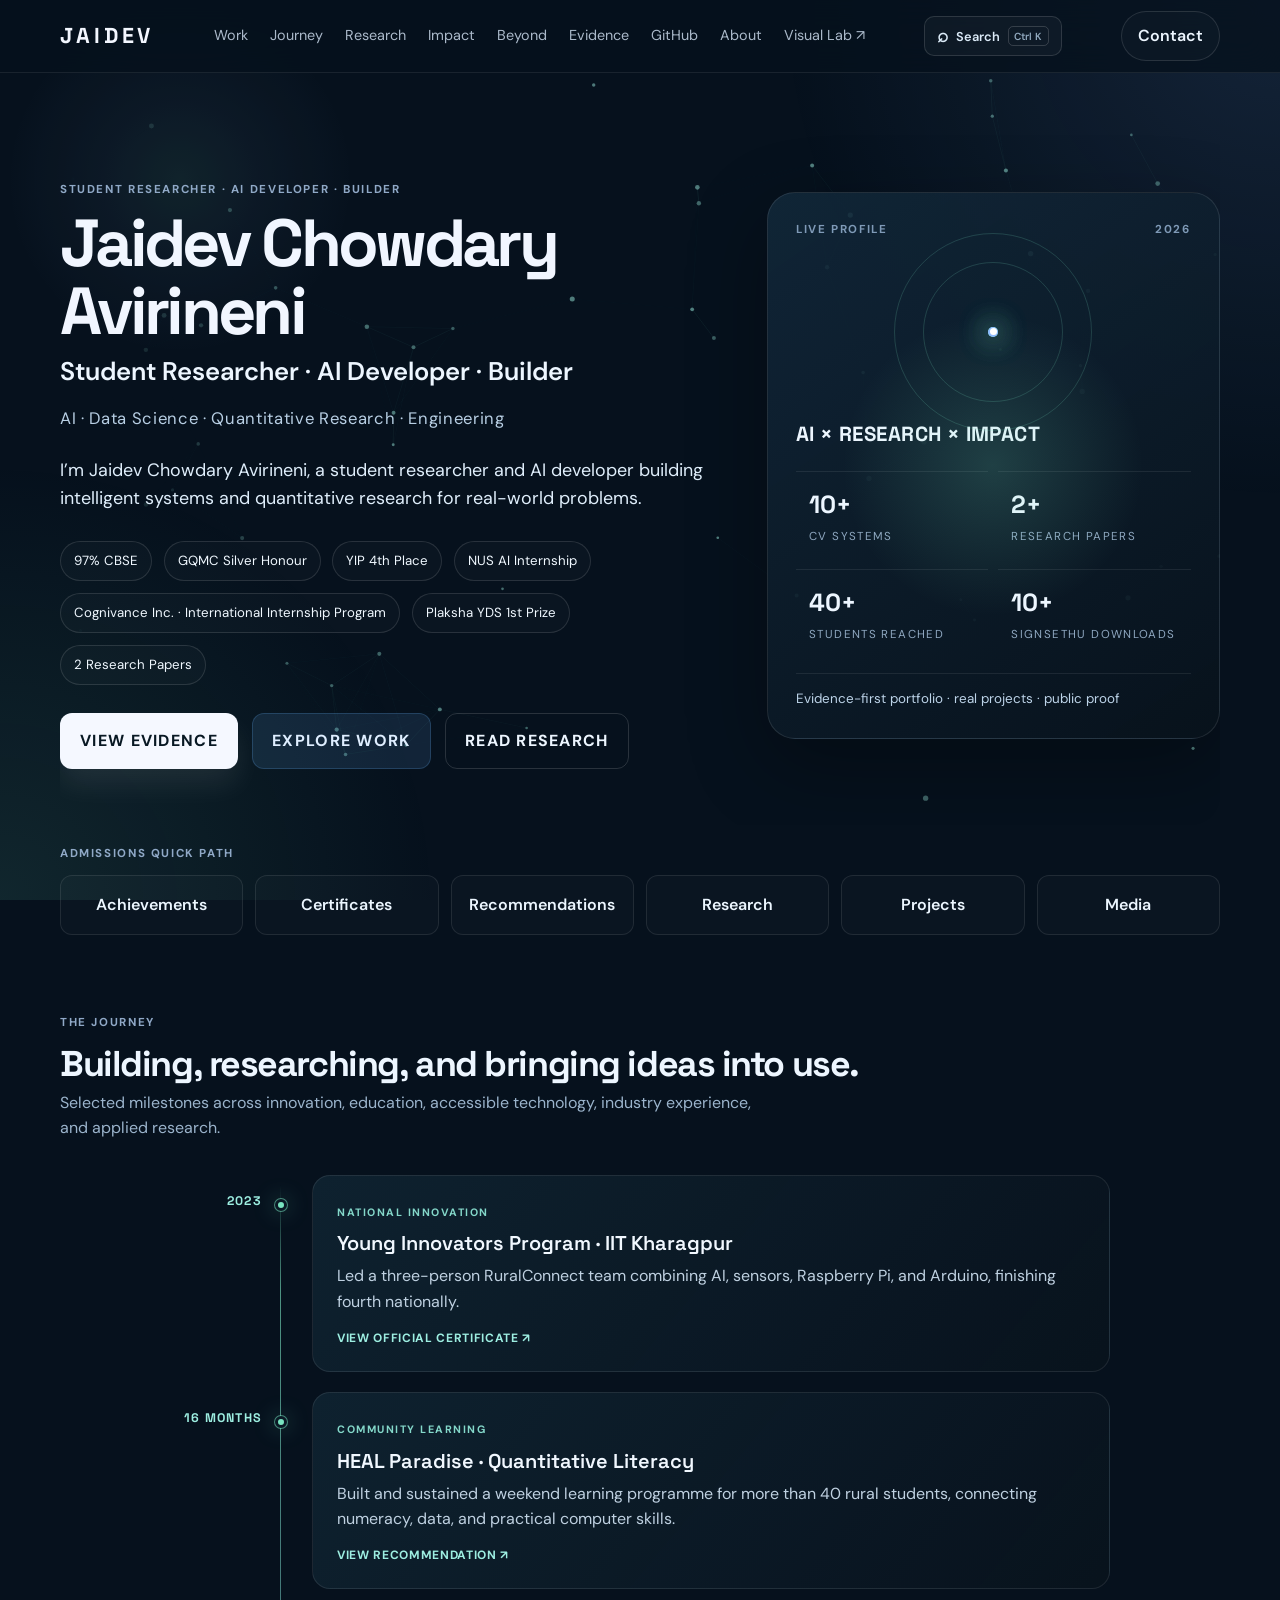
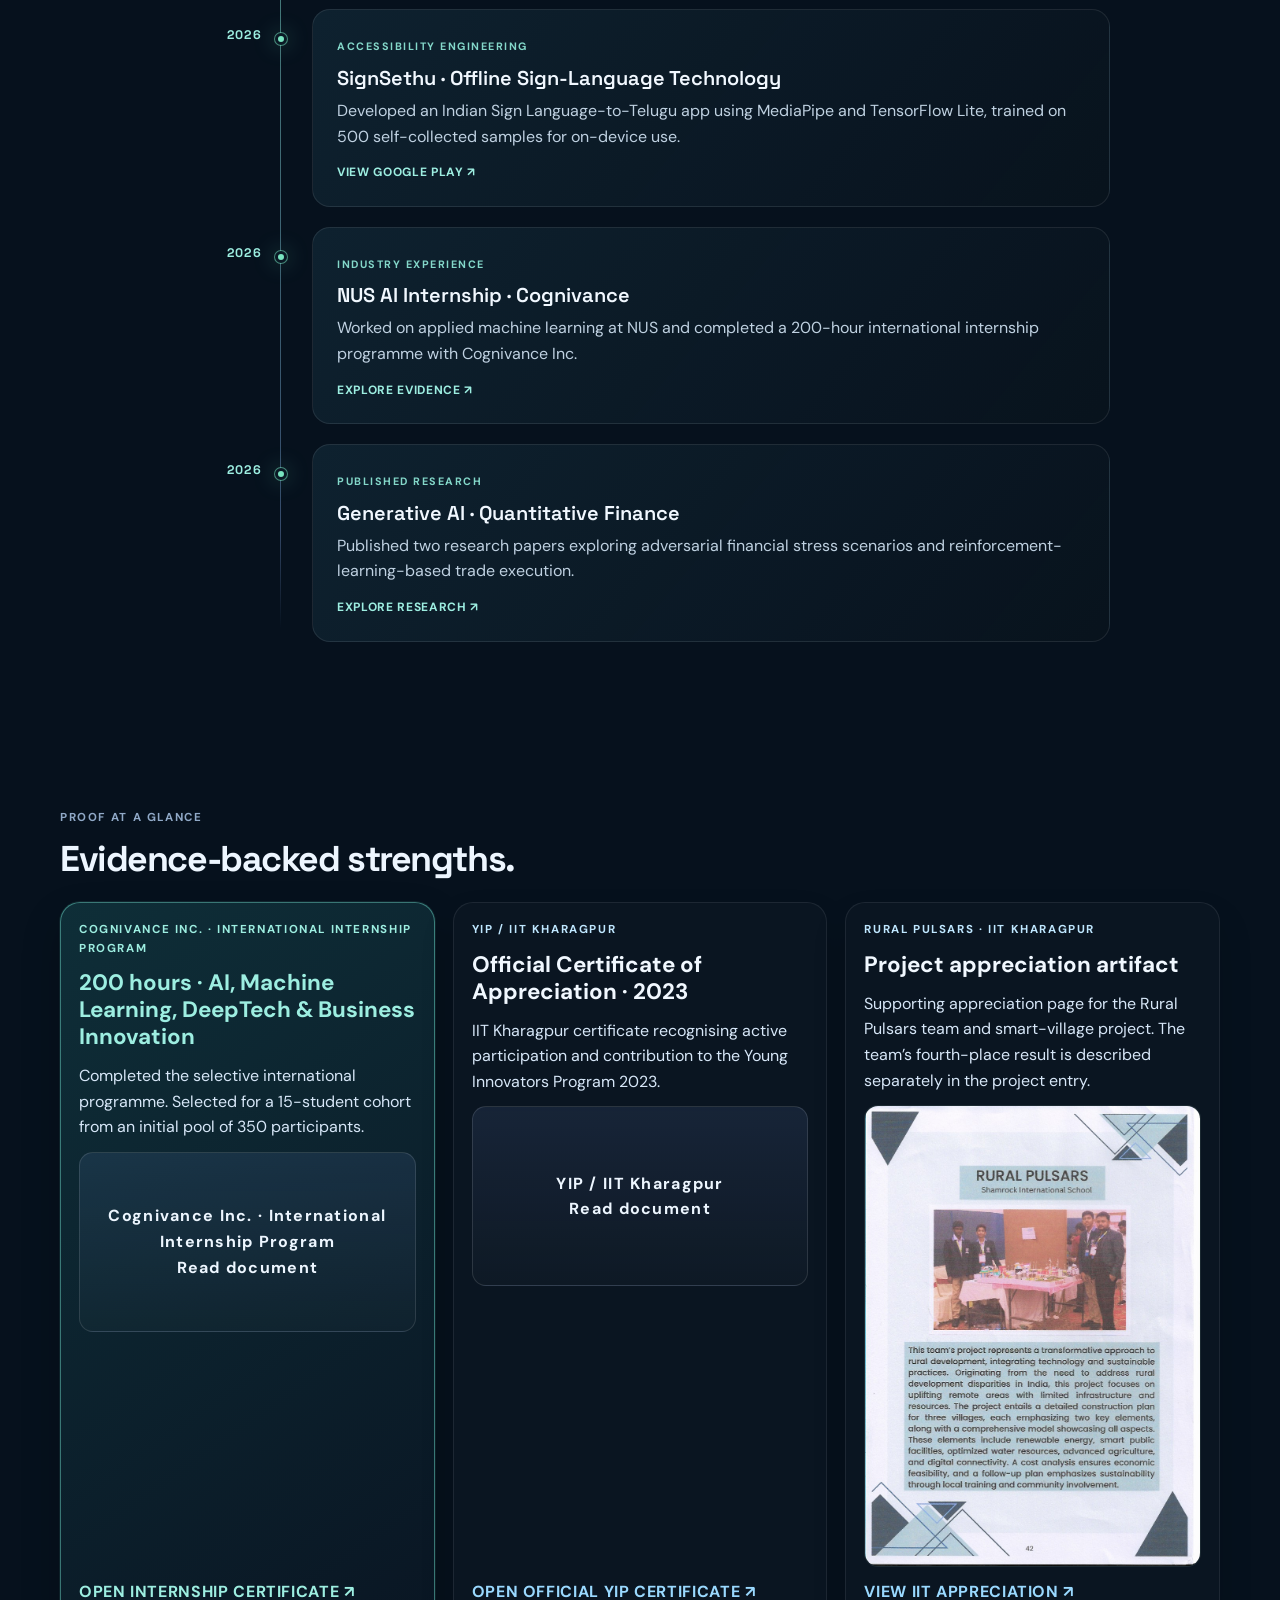
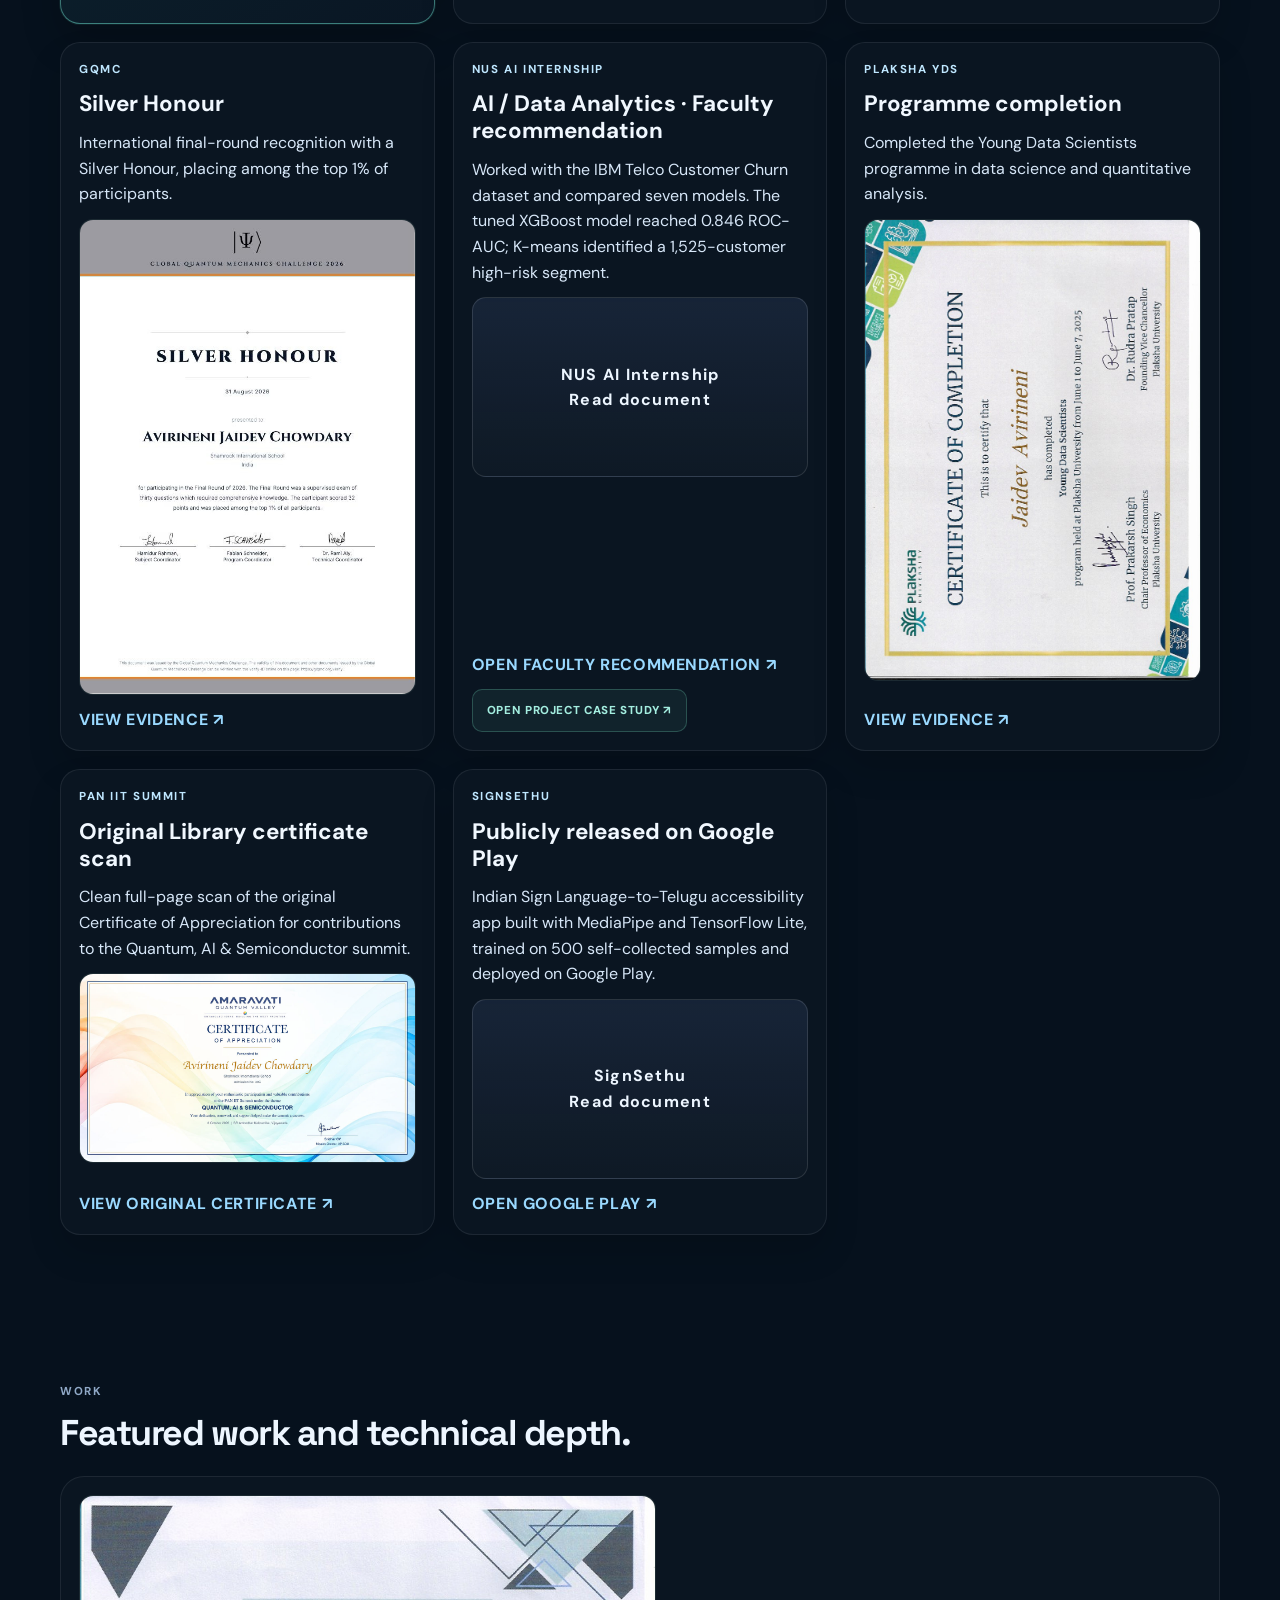
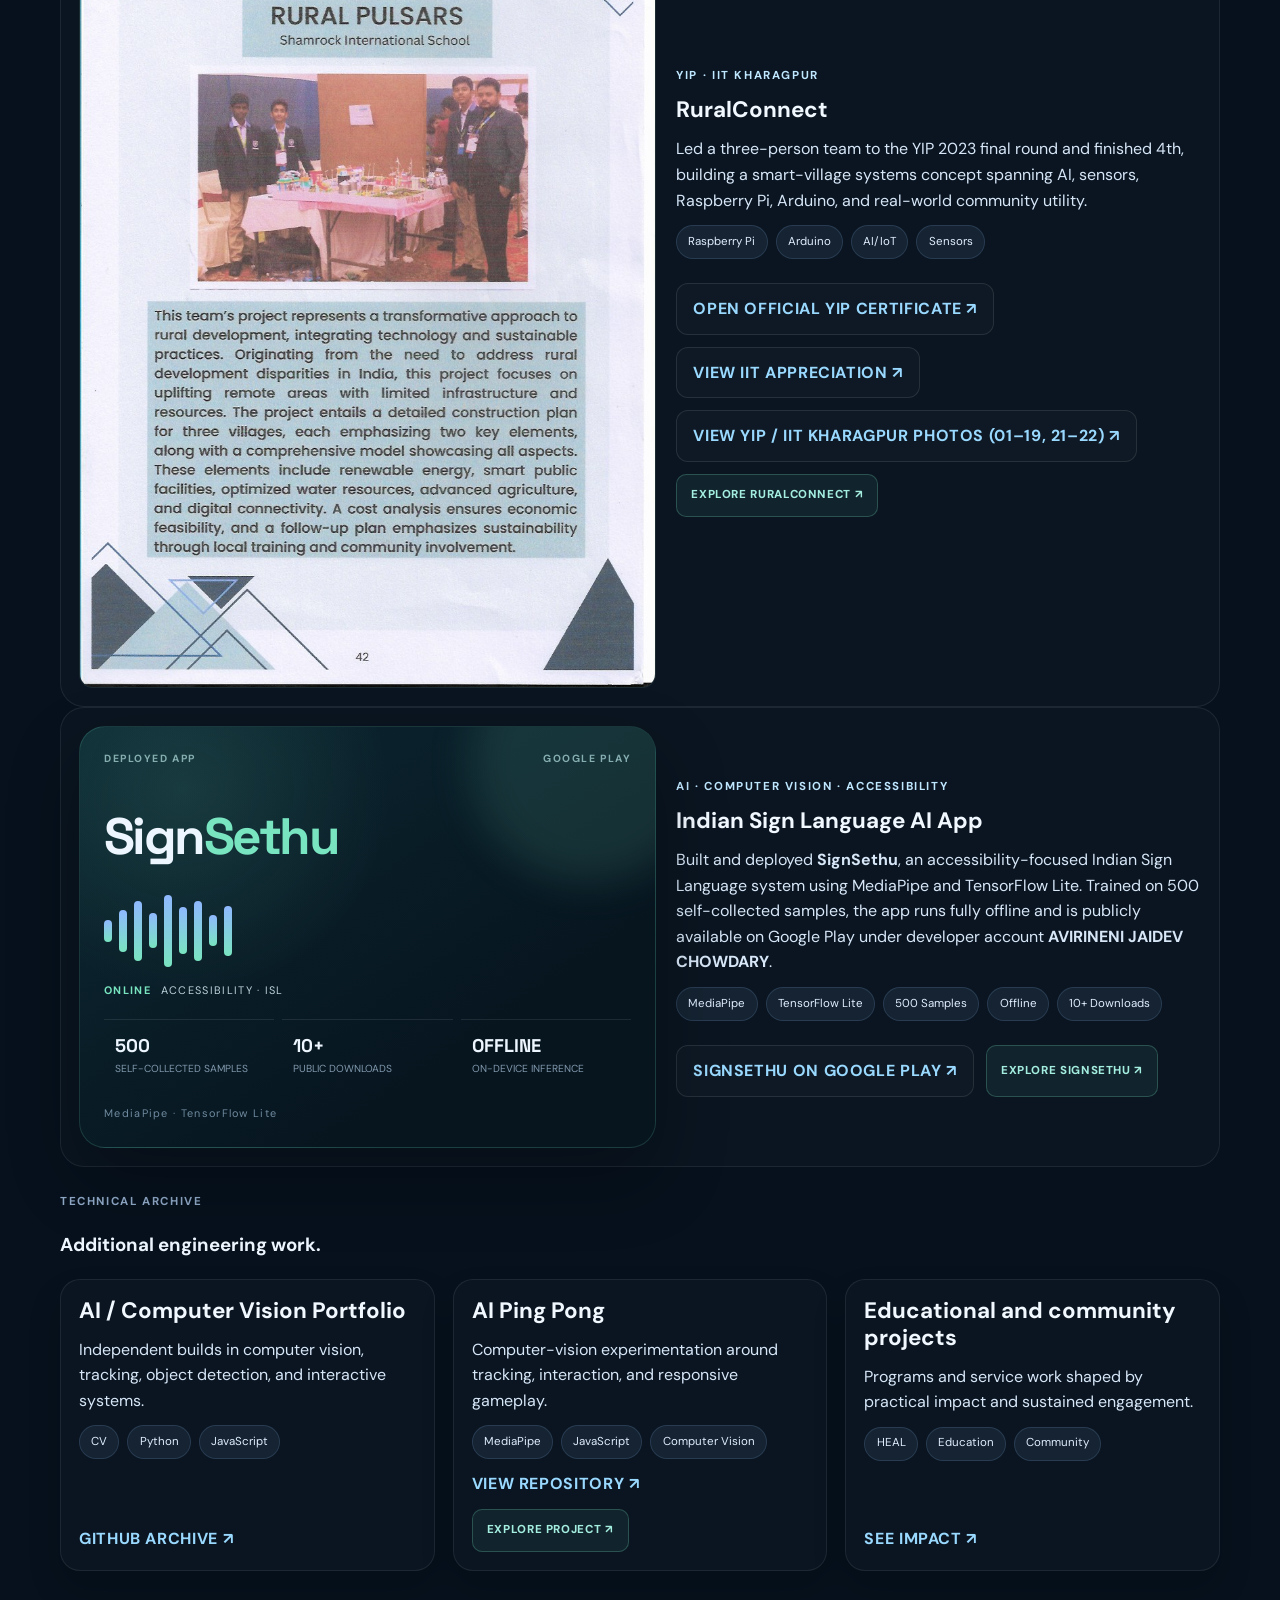
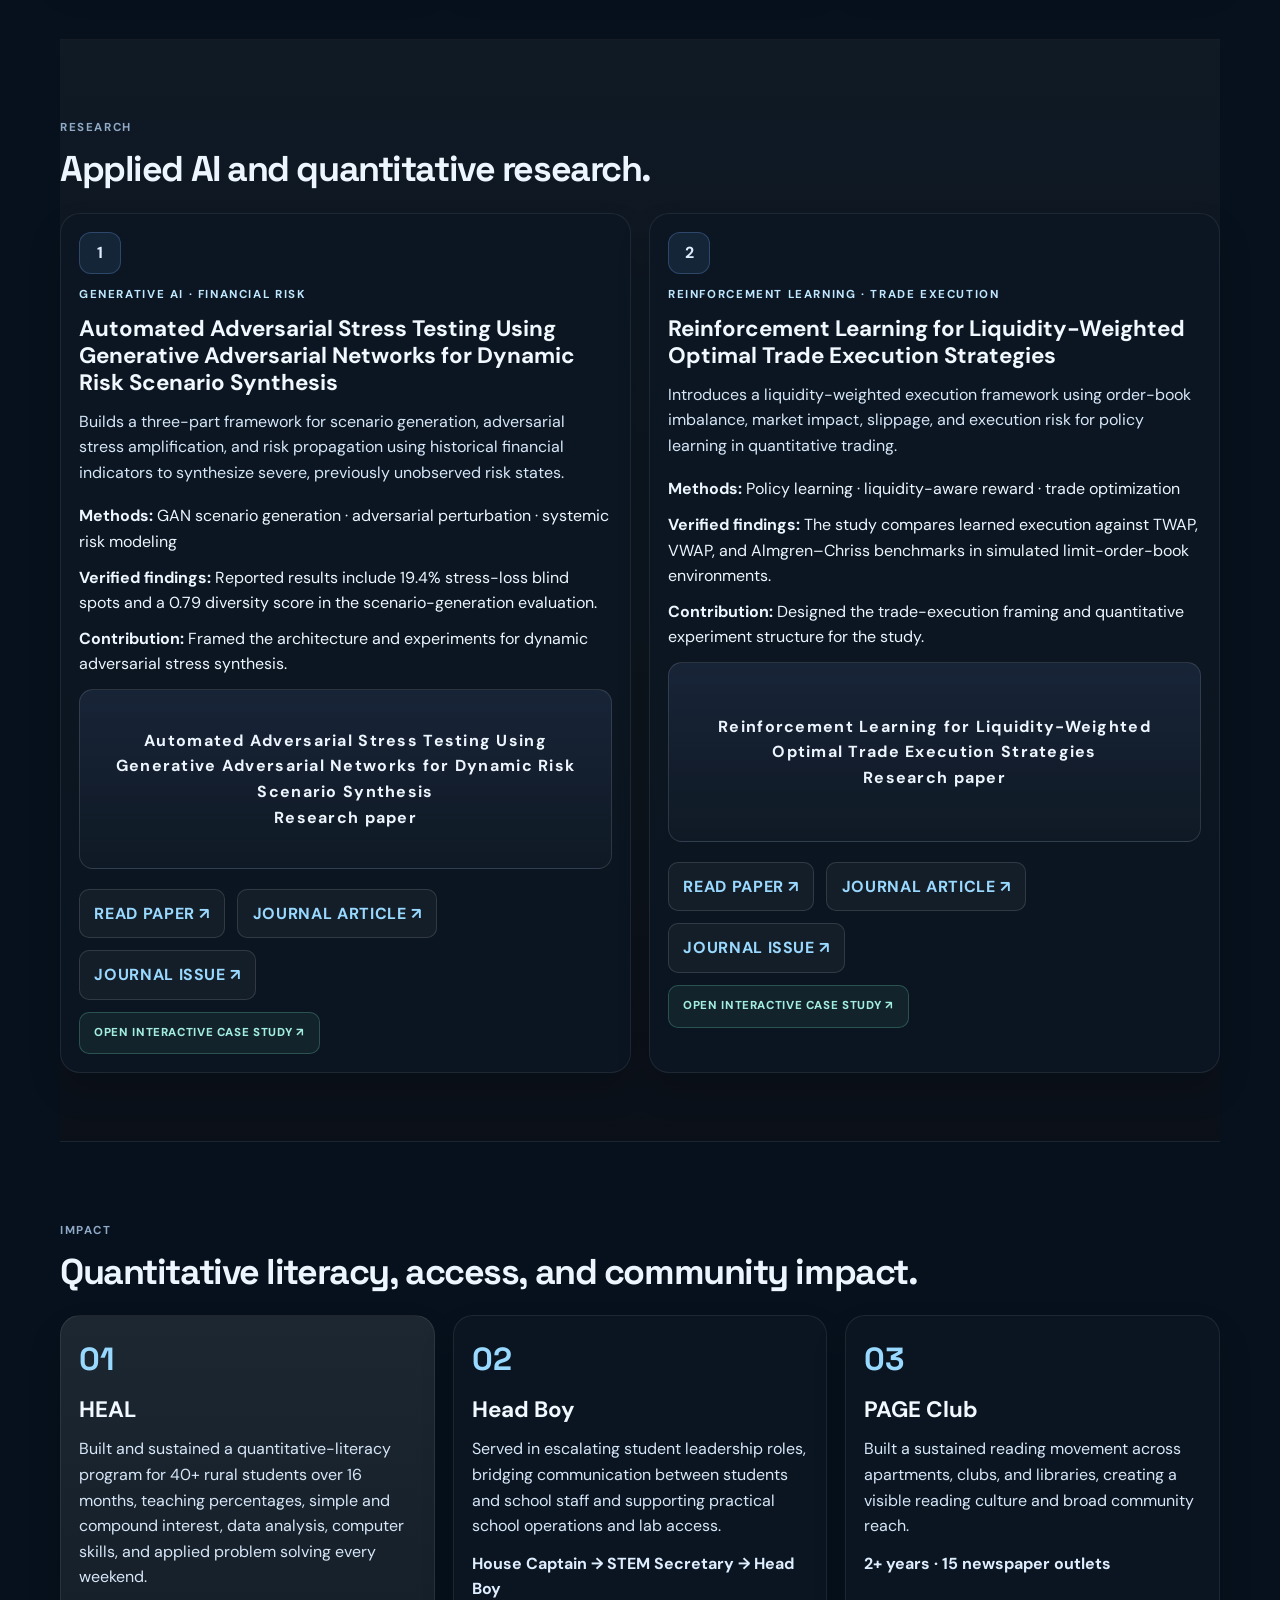
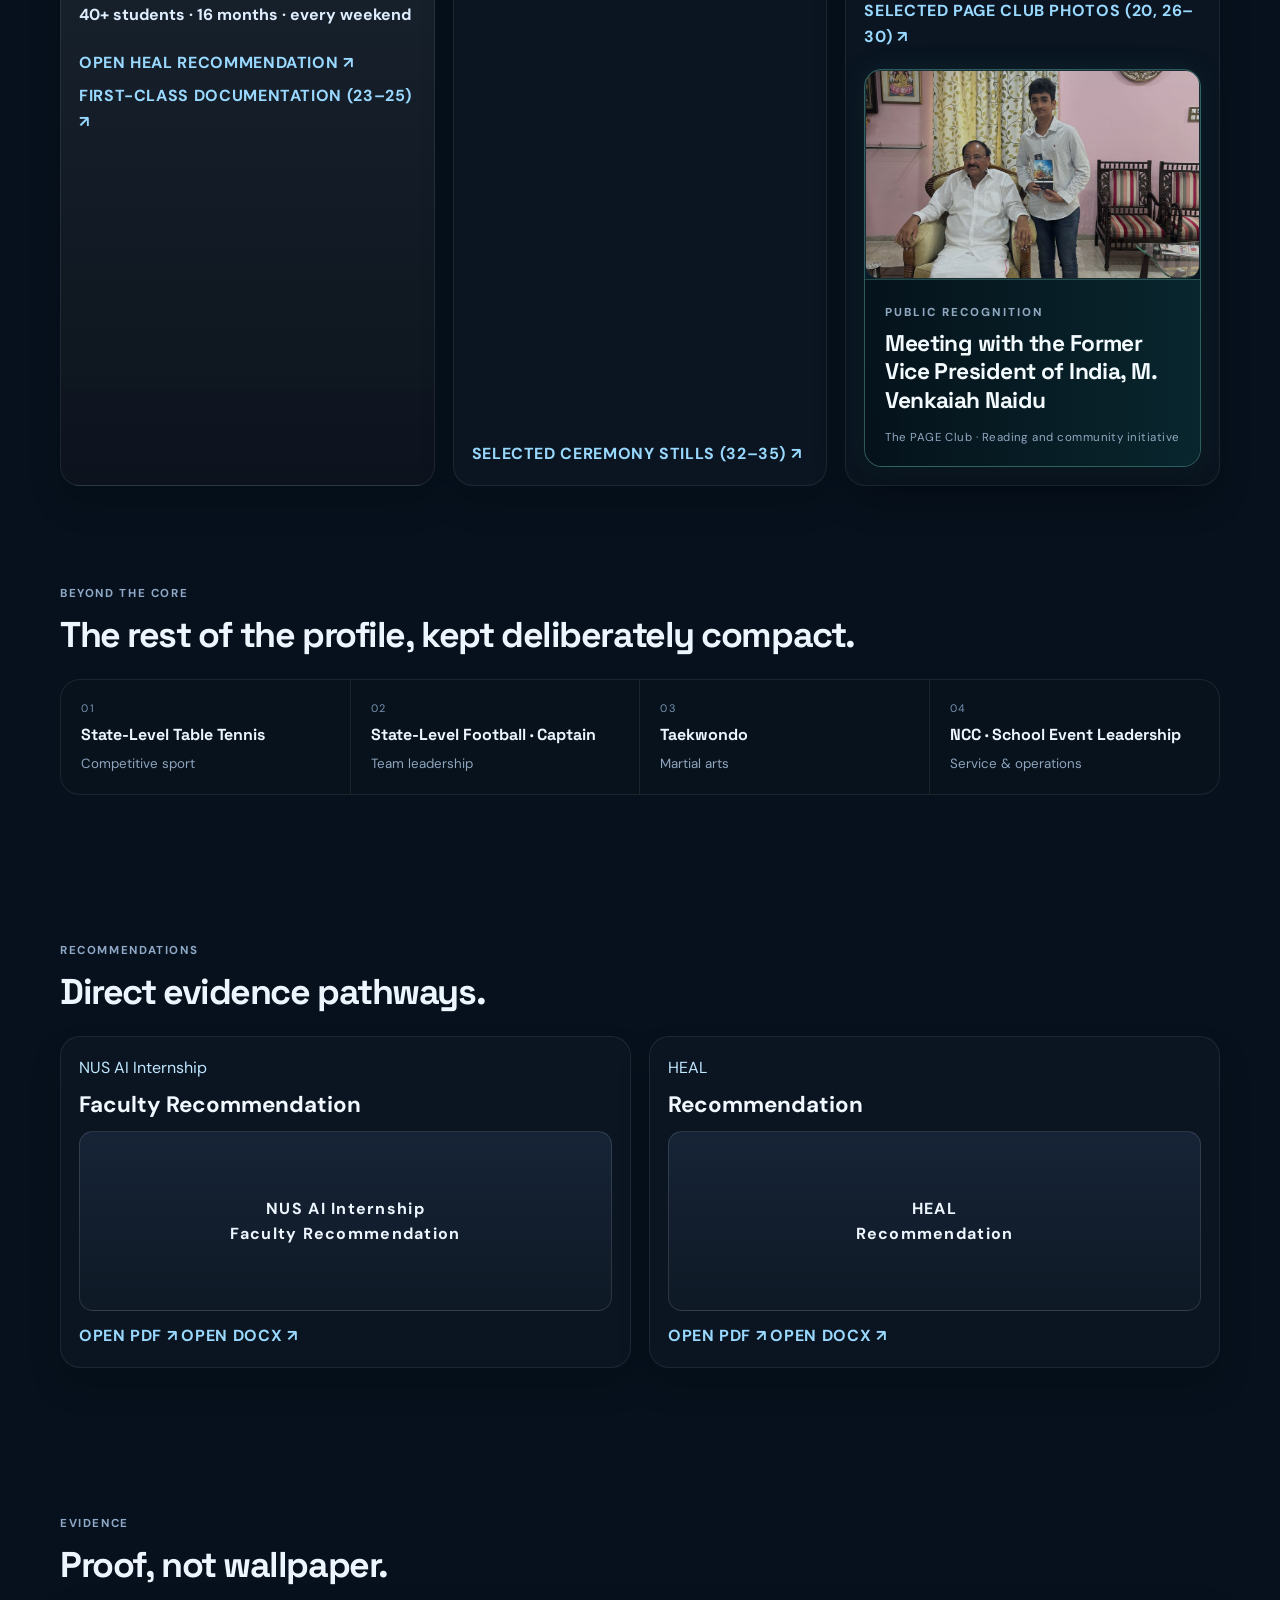
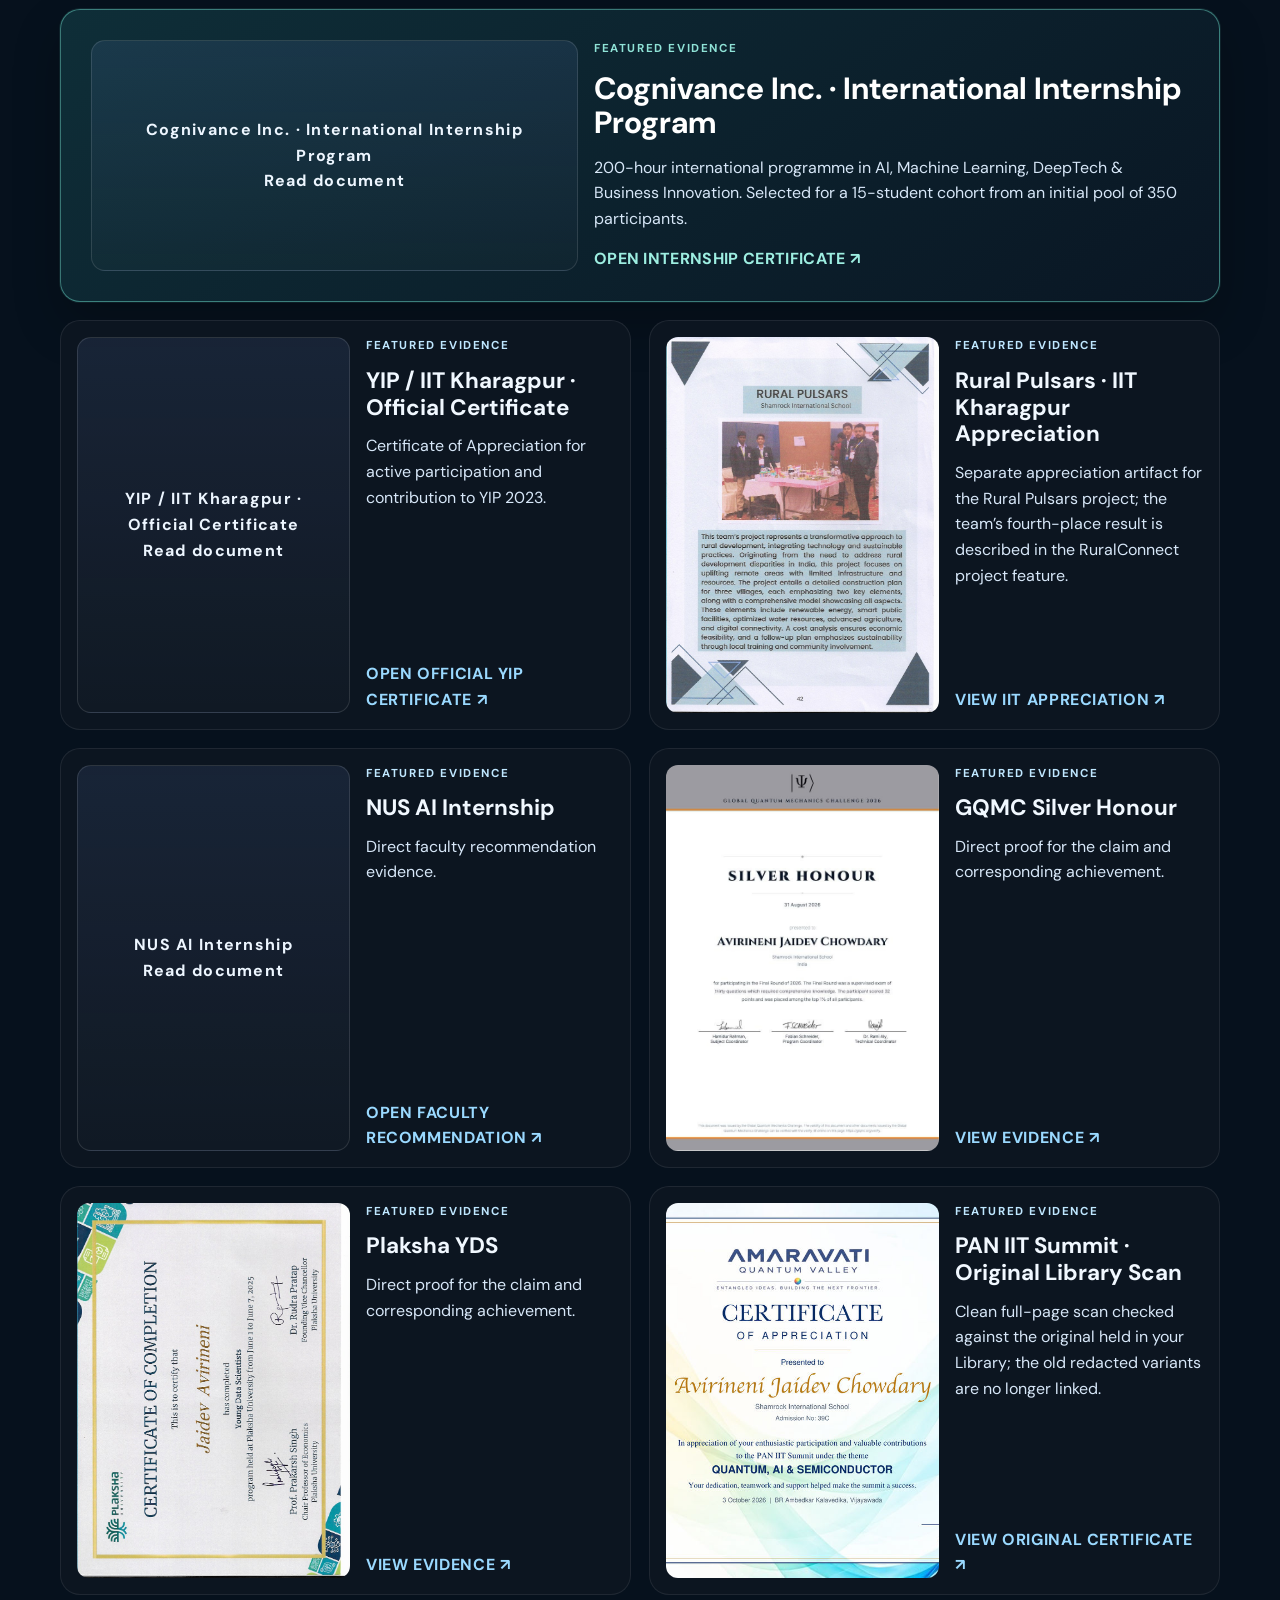
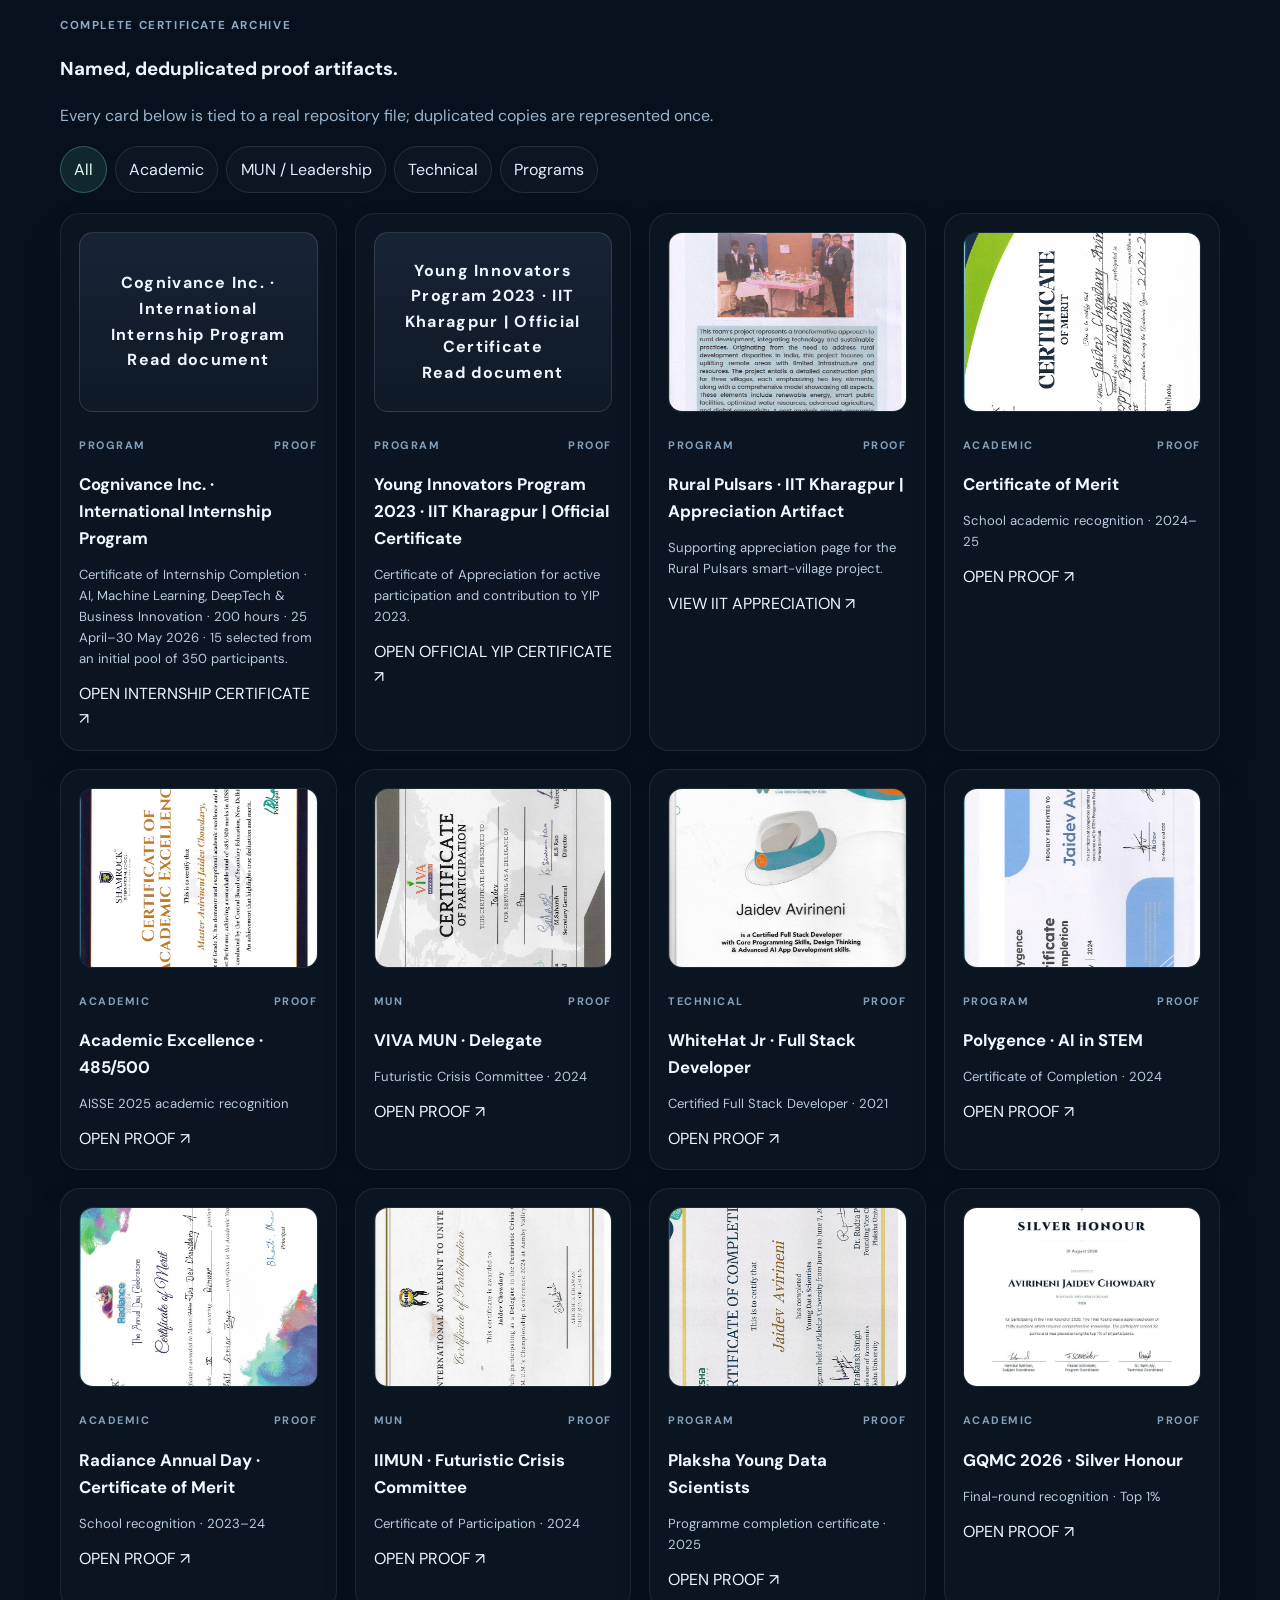
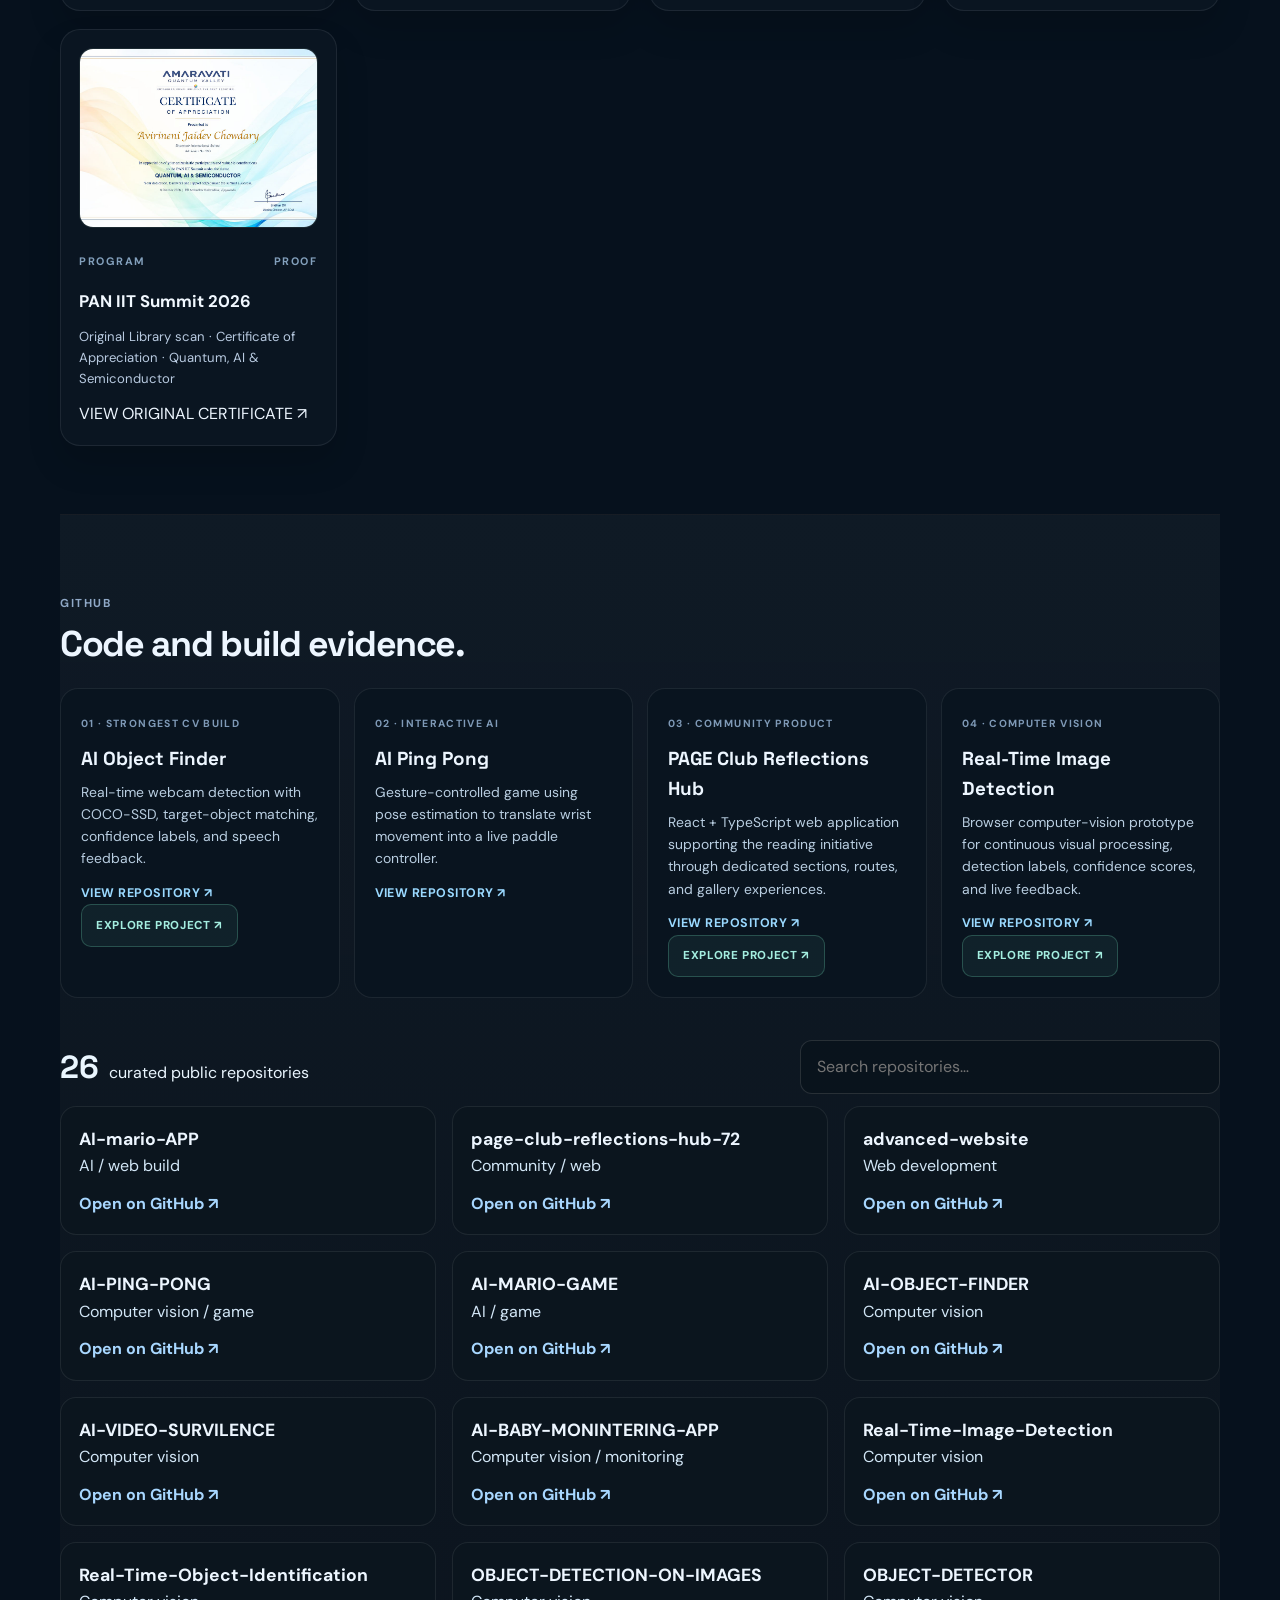
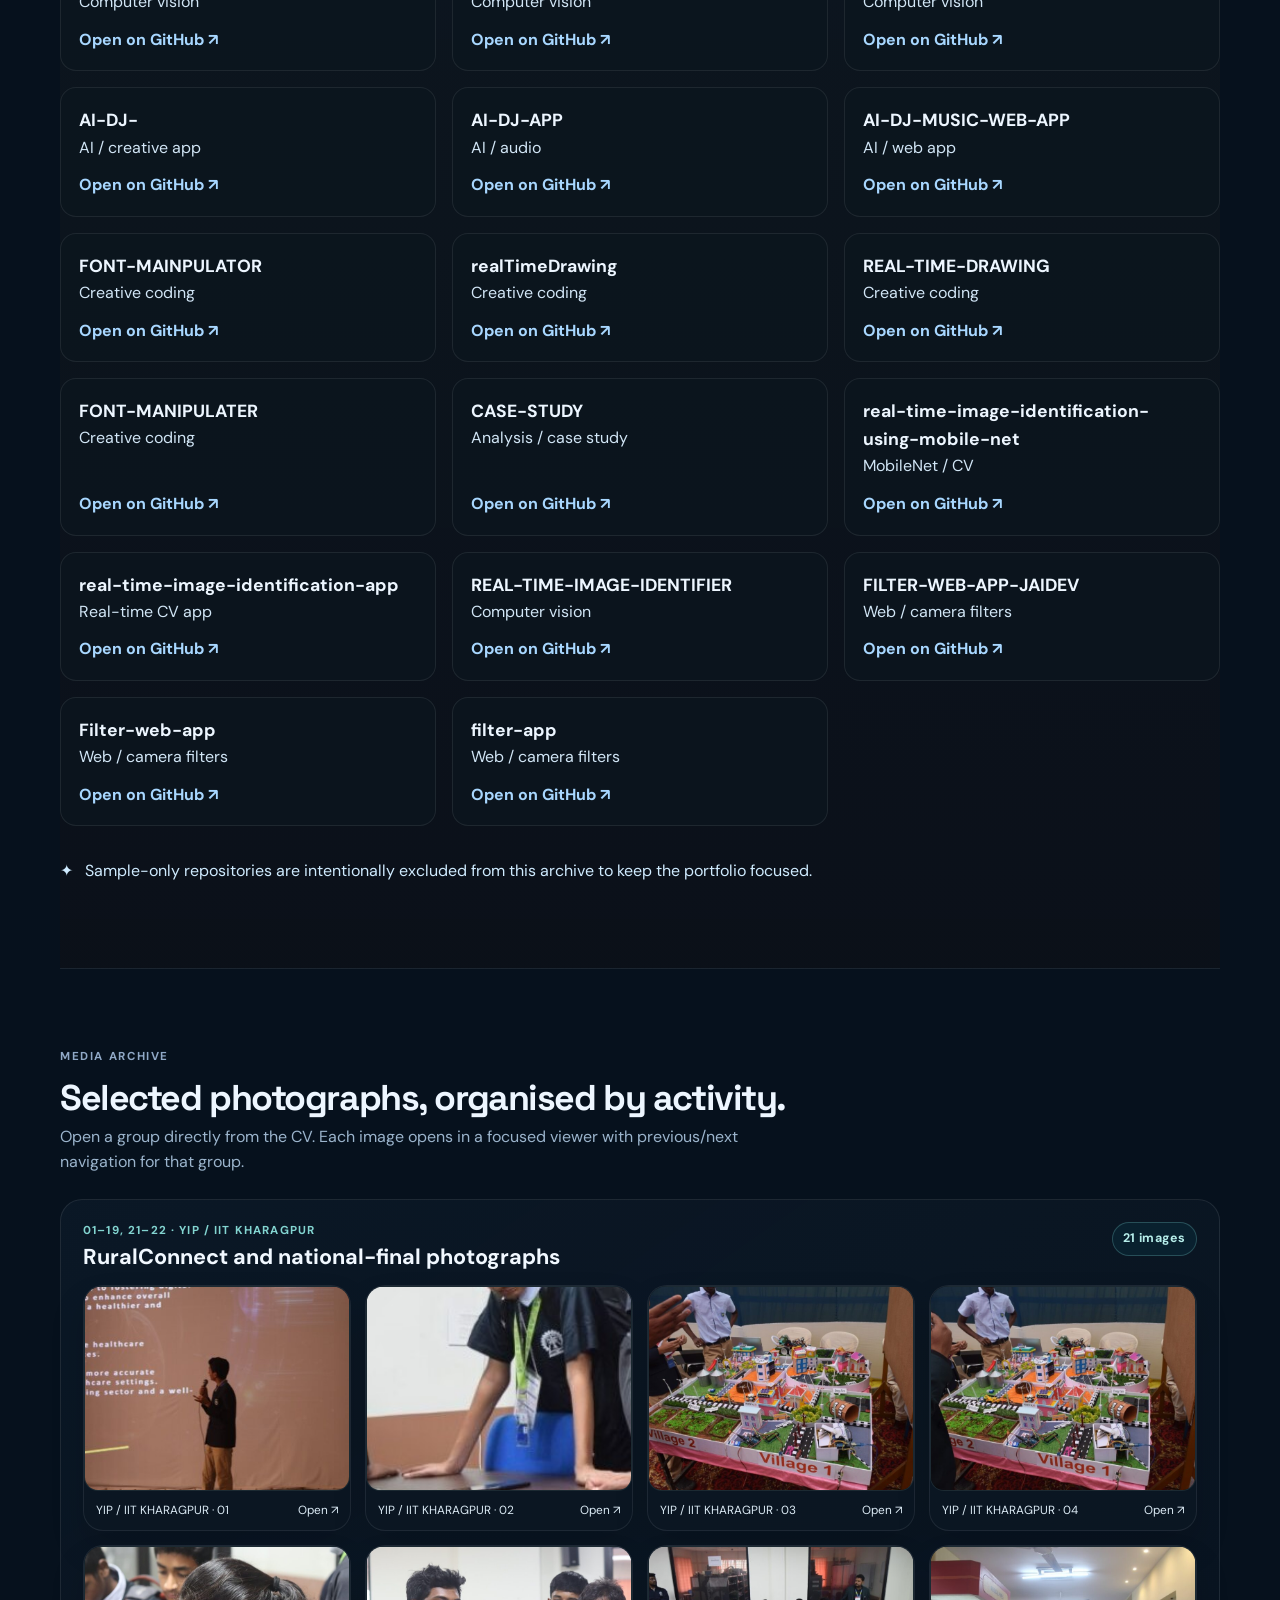
==== commit e9107fca: "Add journey timeline to main navigation" ====
--- a/index.html
+++ b/index.html
@@ -66,6 +66,7 @@
       <button class="menu-toggle" aria-label="Toggle menu" aria-expanded="false">☰</button>
       <nav class="nav" id="site-nav" aria-label="Main navigation">
         <a href="#work">Work</a>
+        <a href="#journey">Journey</a>
         <a href="#research">Research</a>
         <a href="#impact">Impact</a>
         <a href="#beyond">Beyond</a>
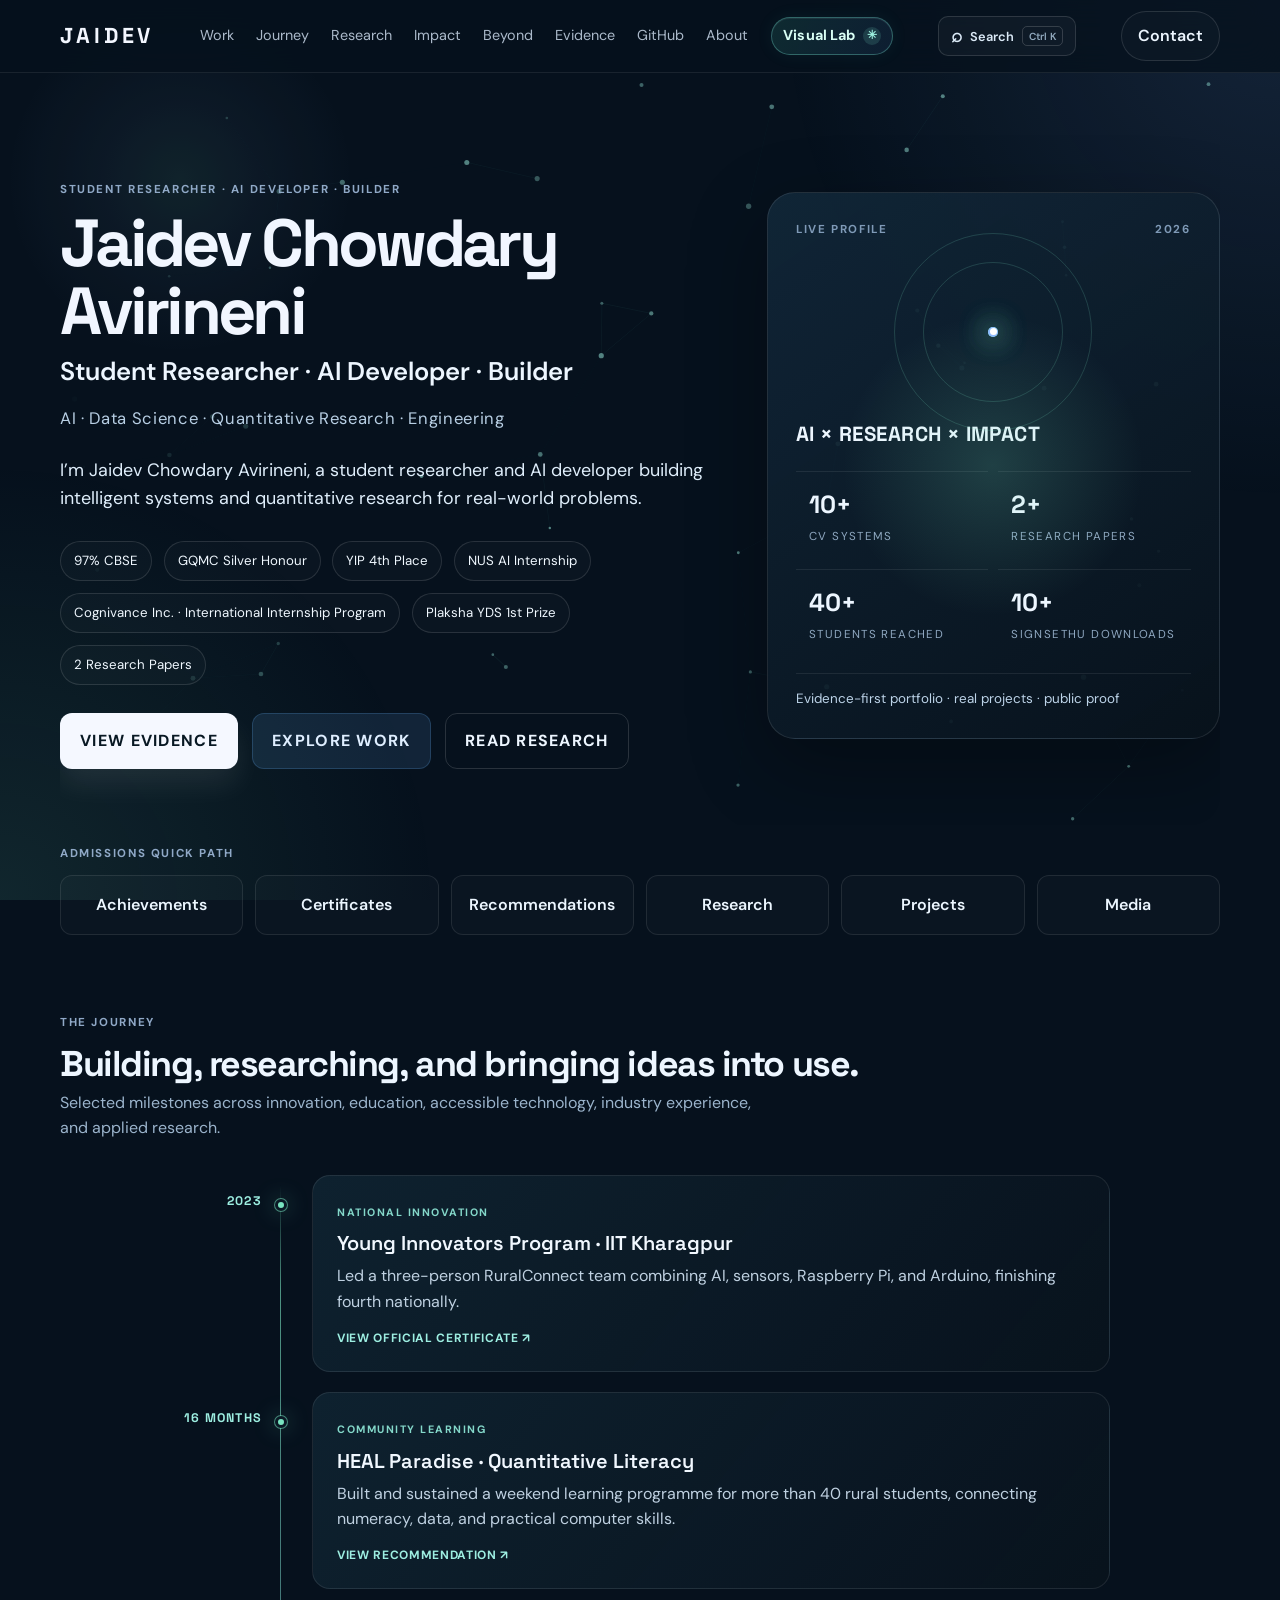
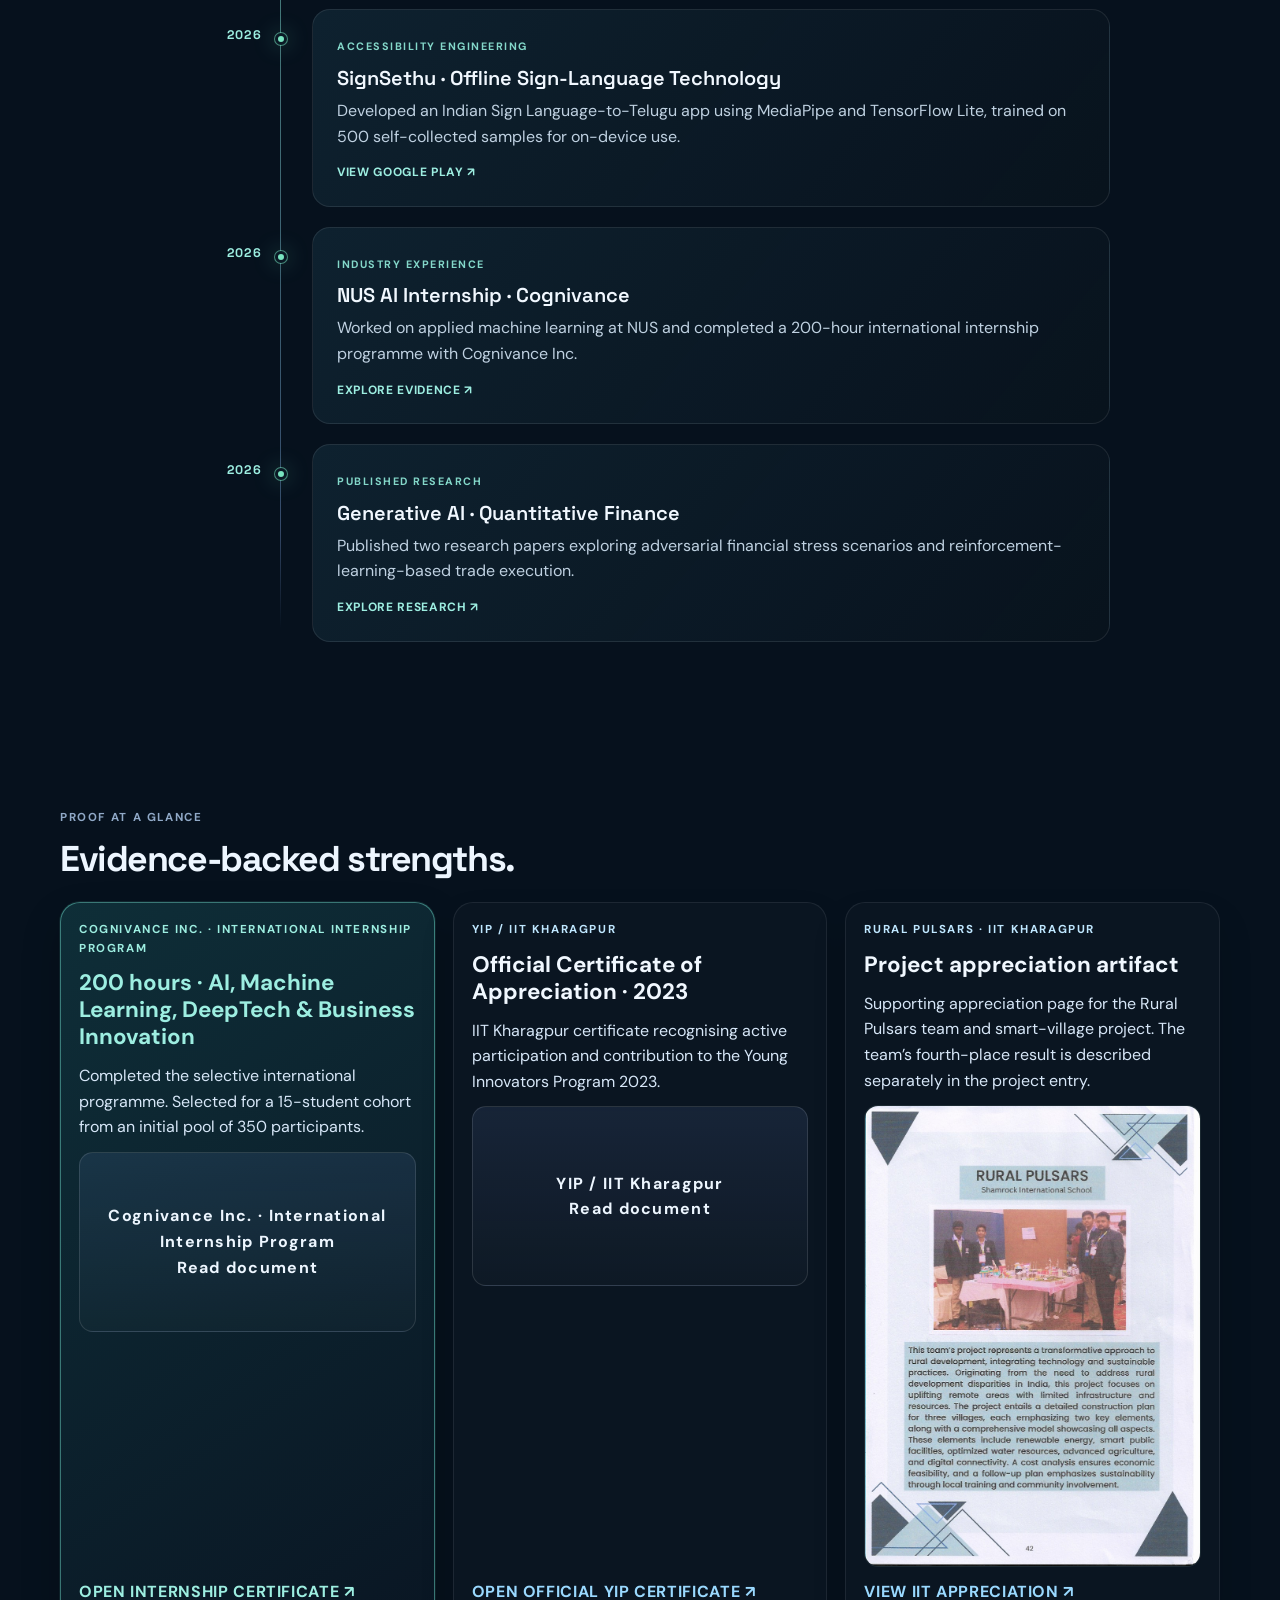
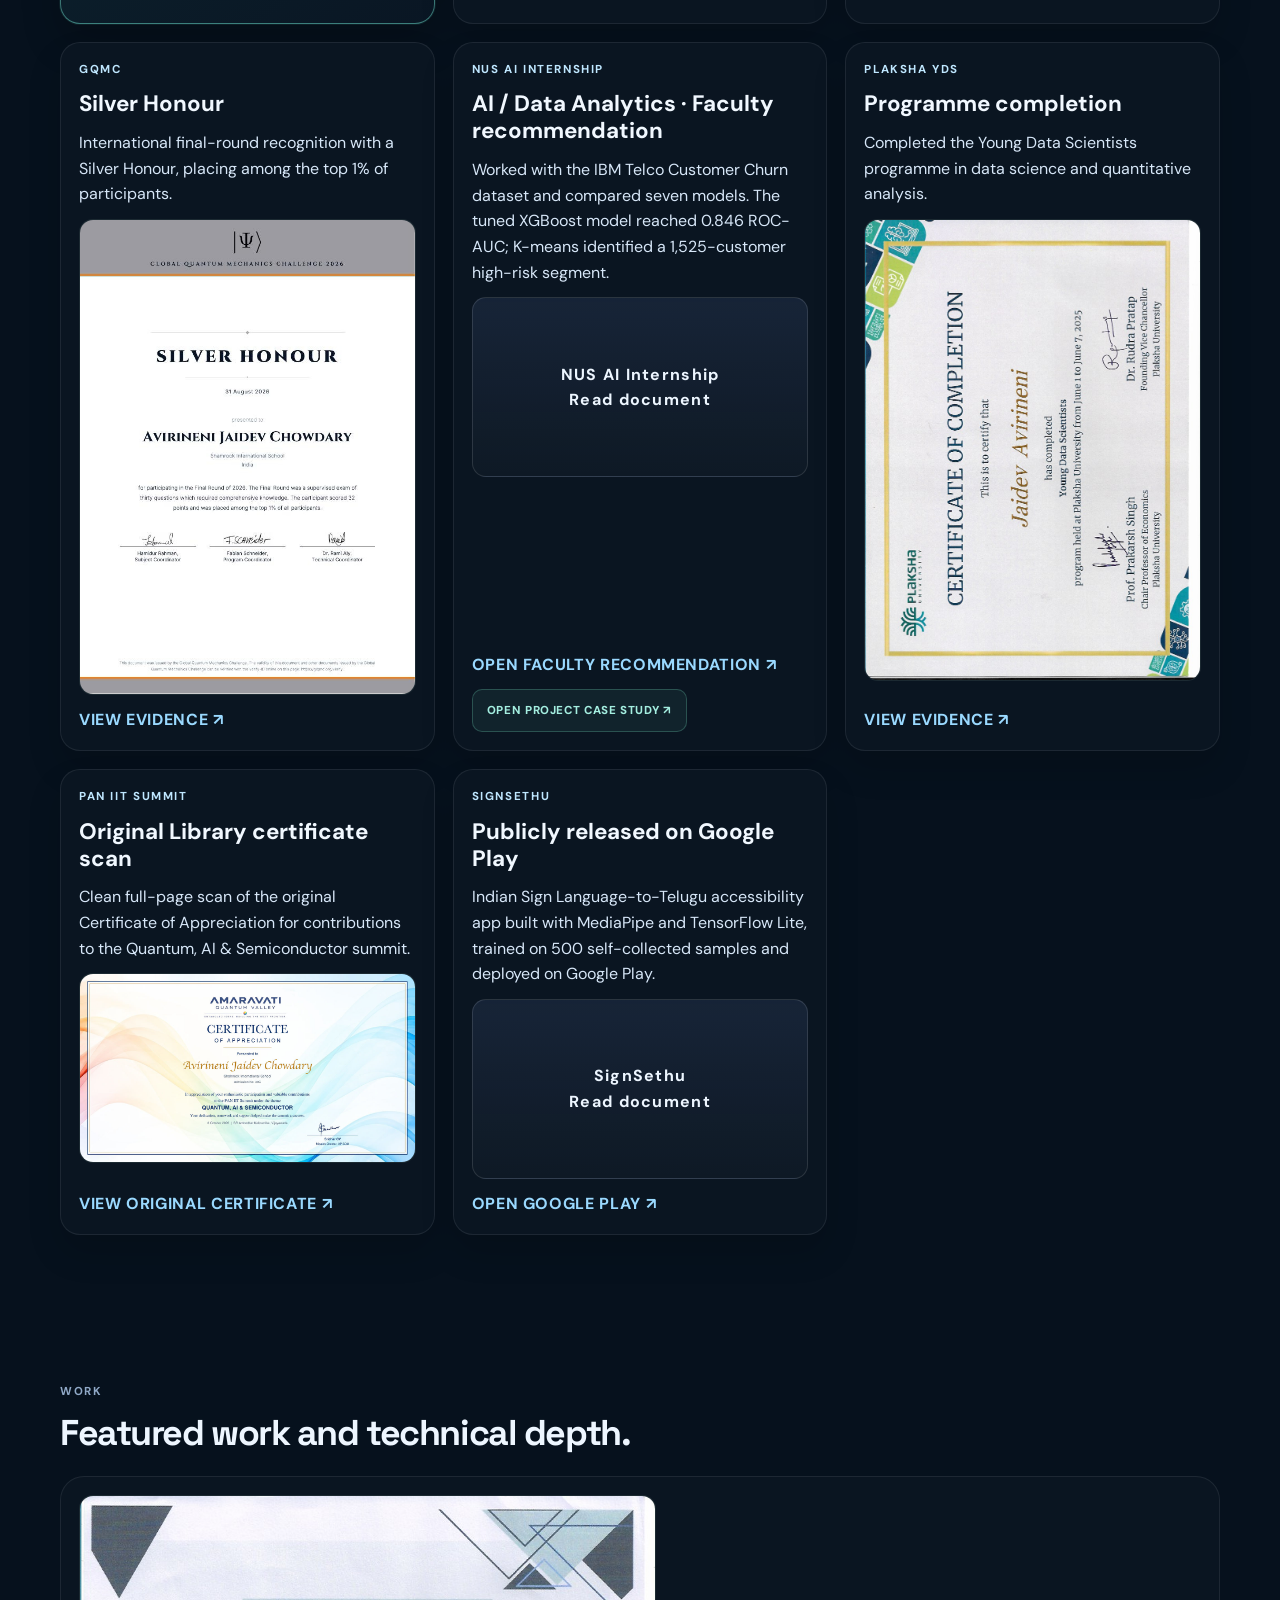
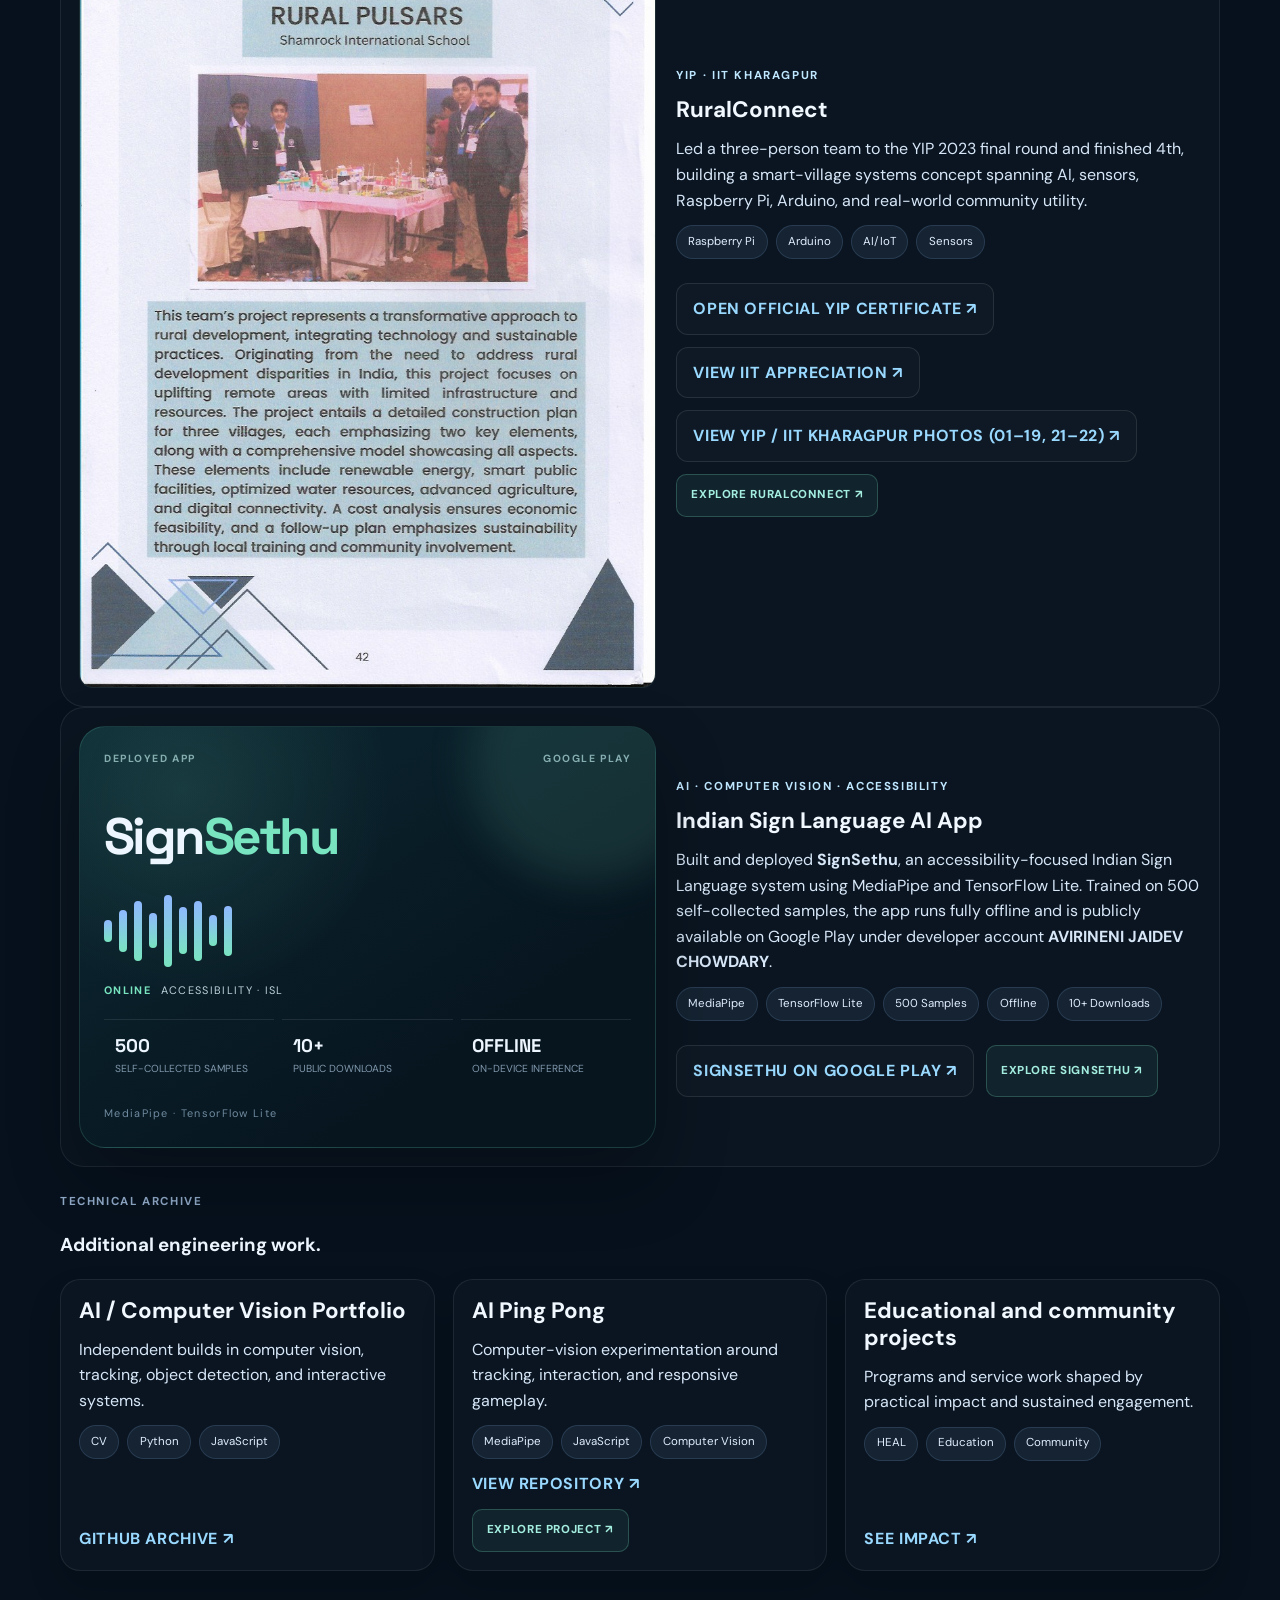
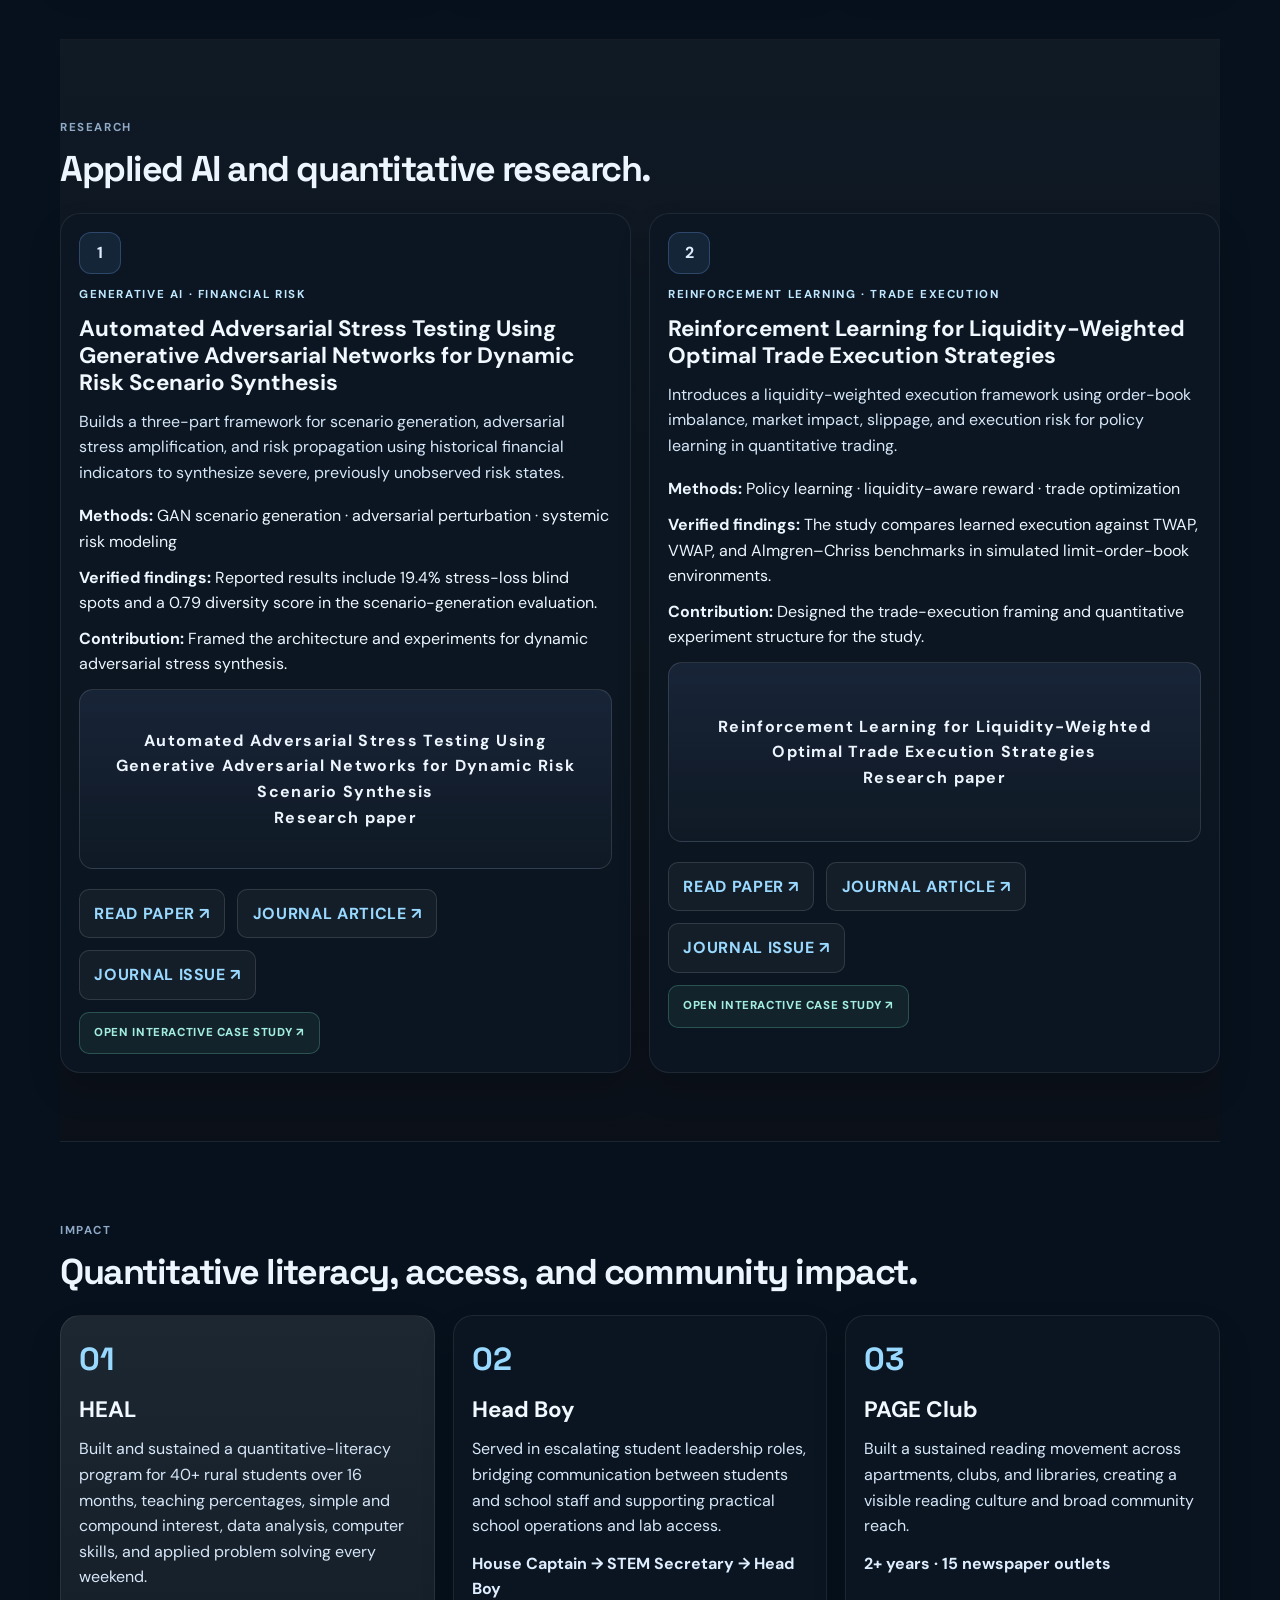
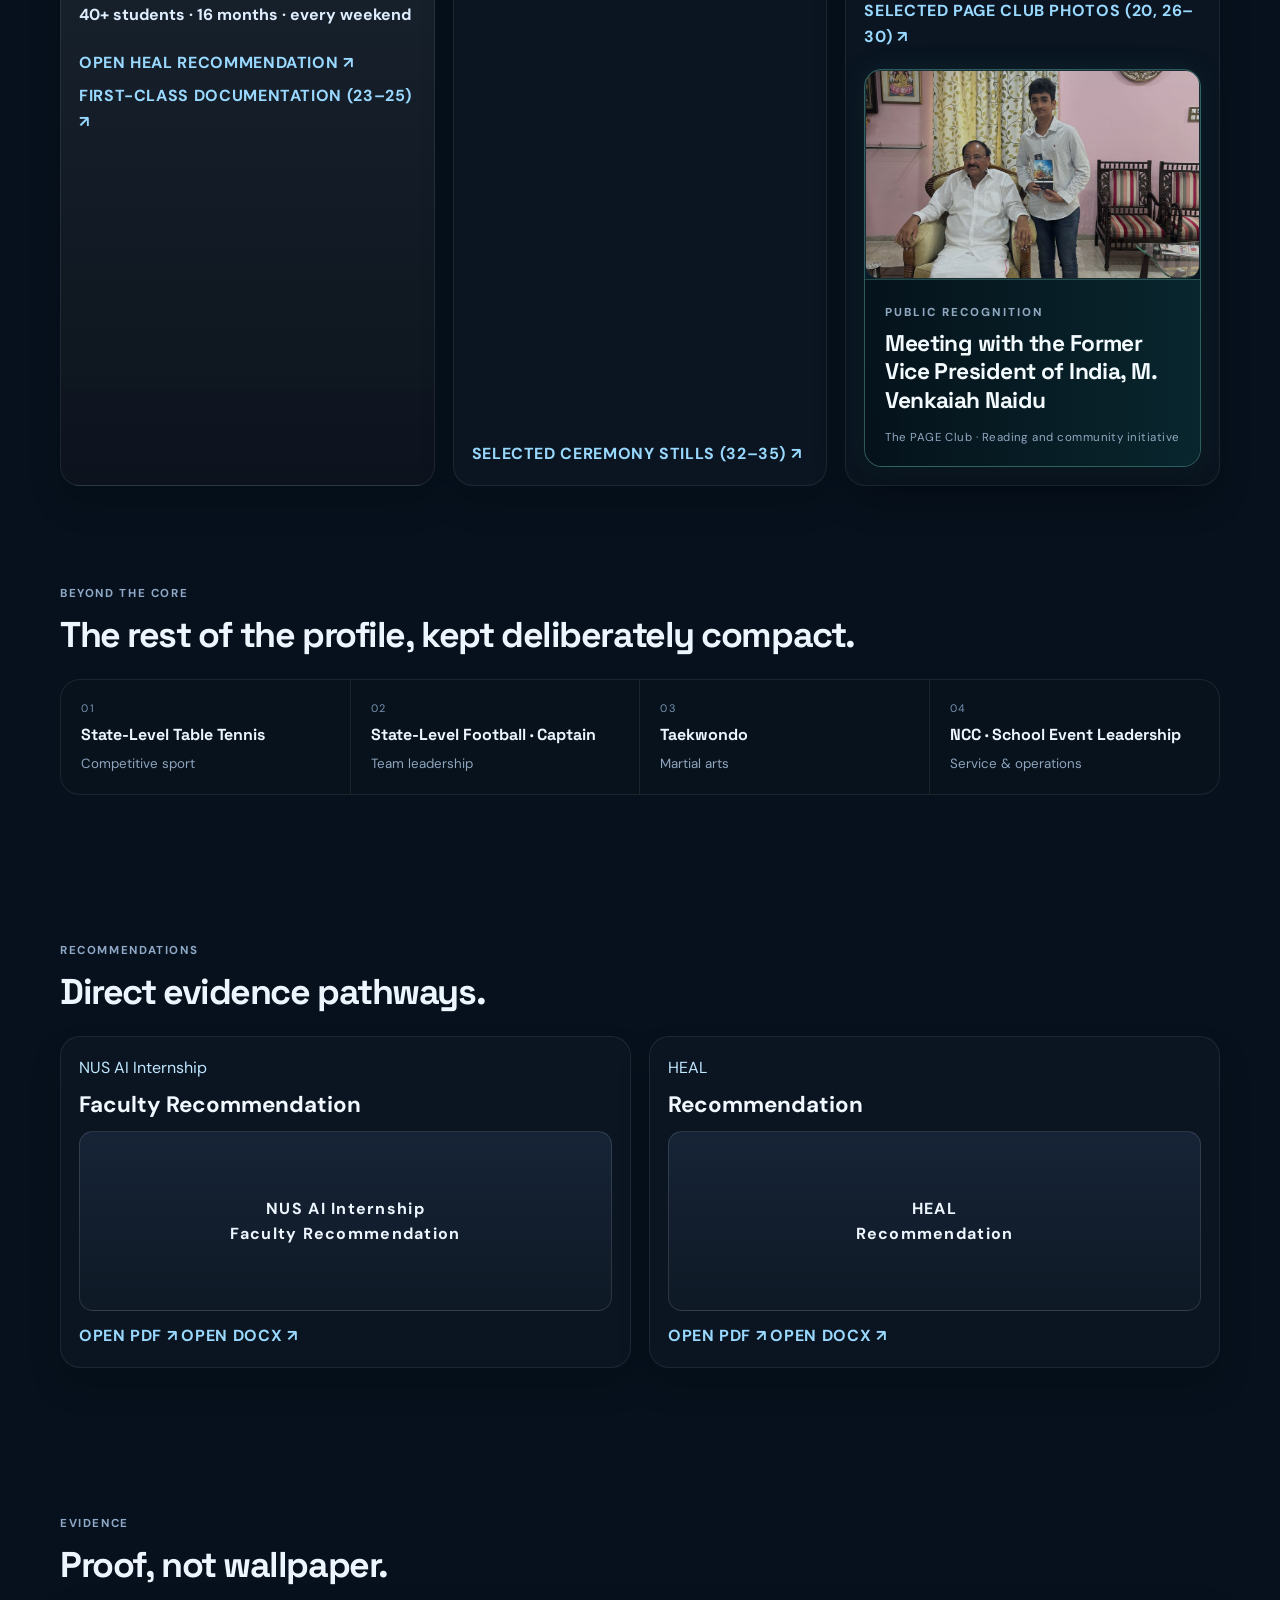
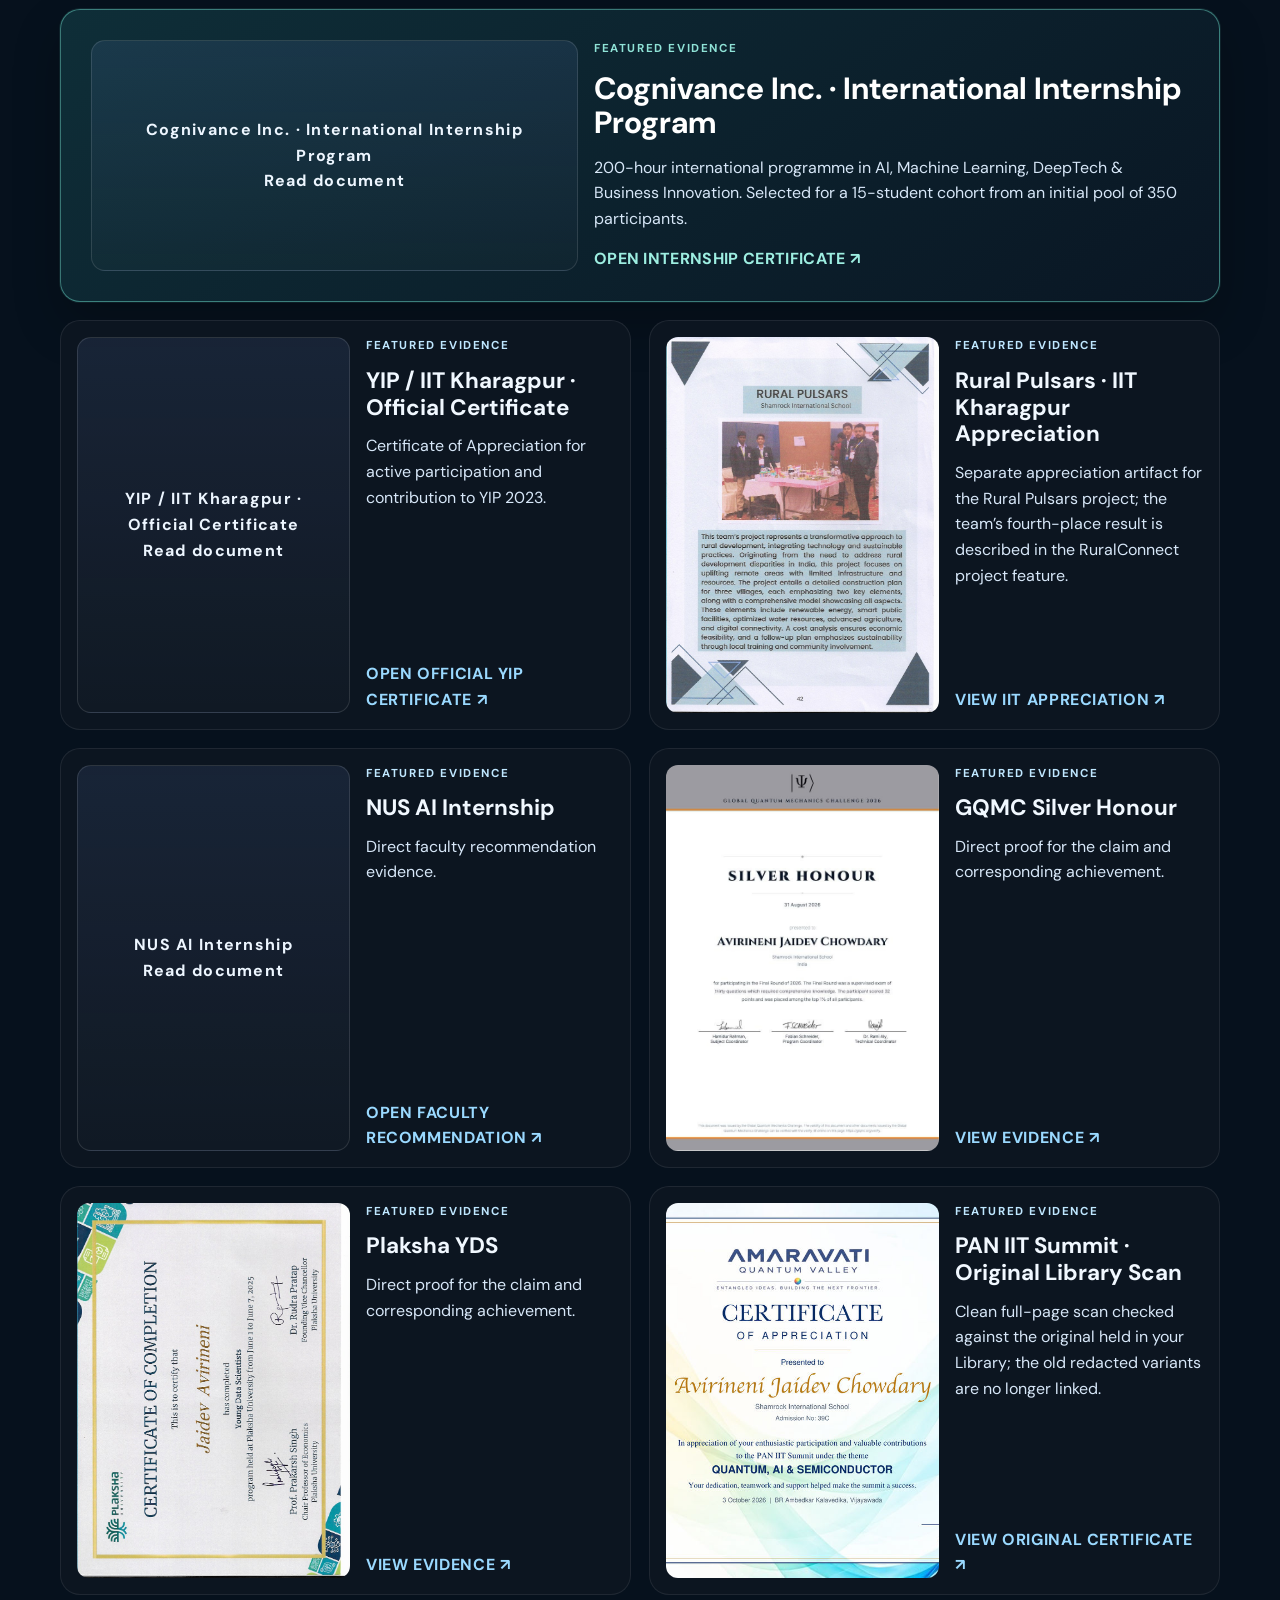
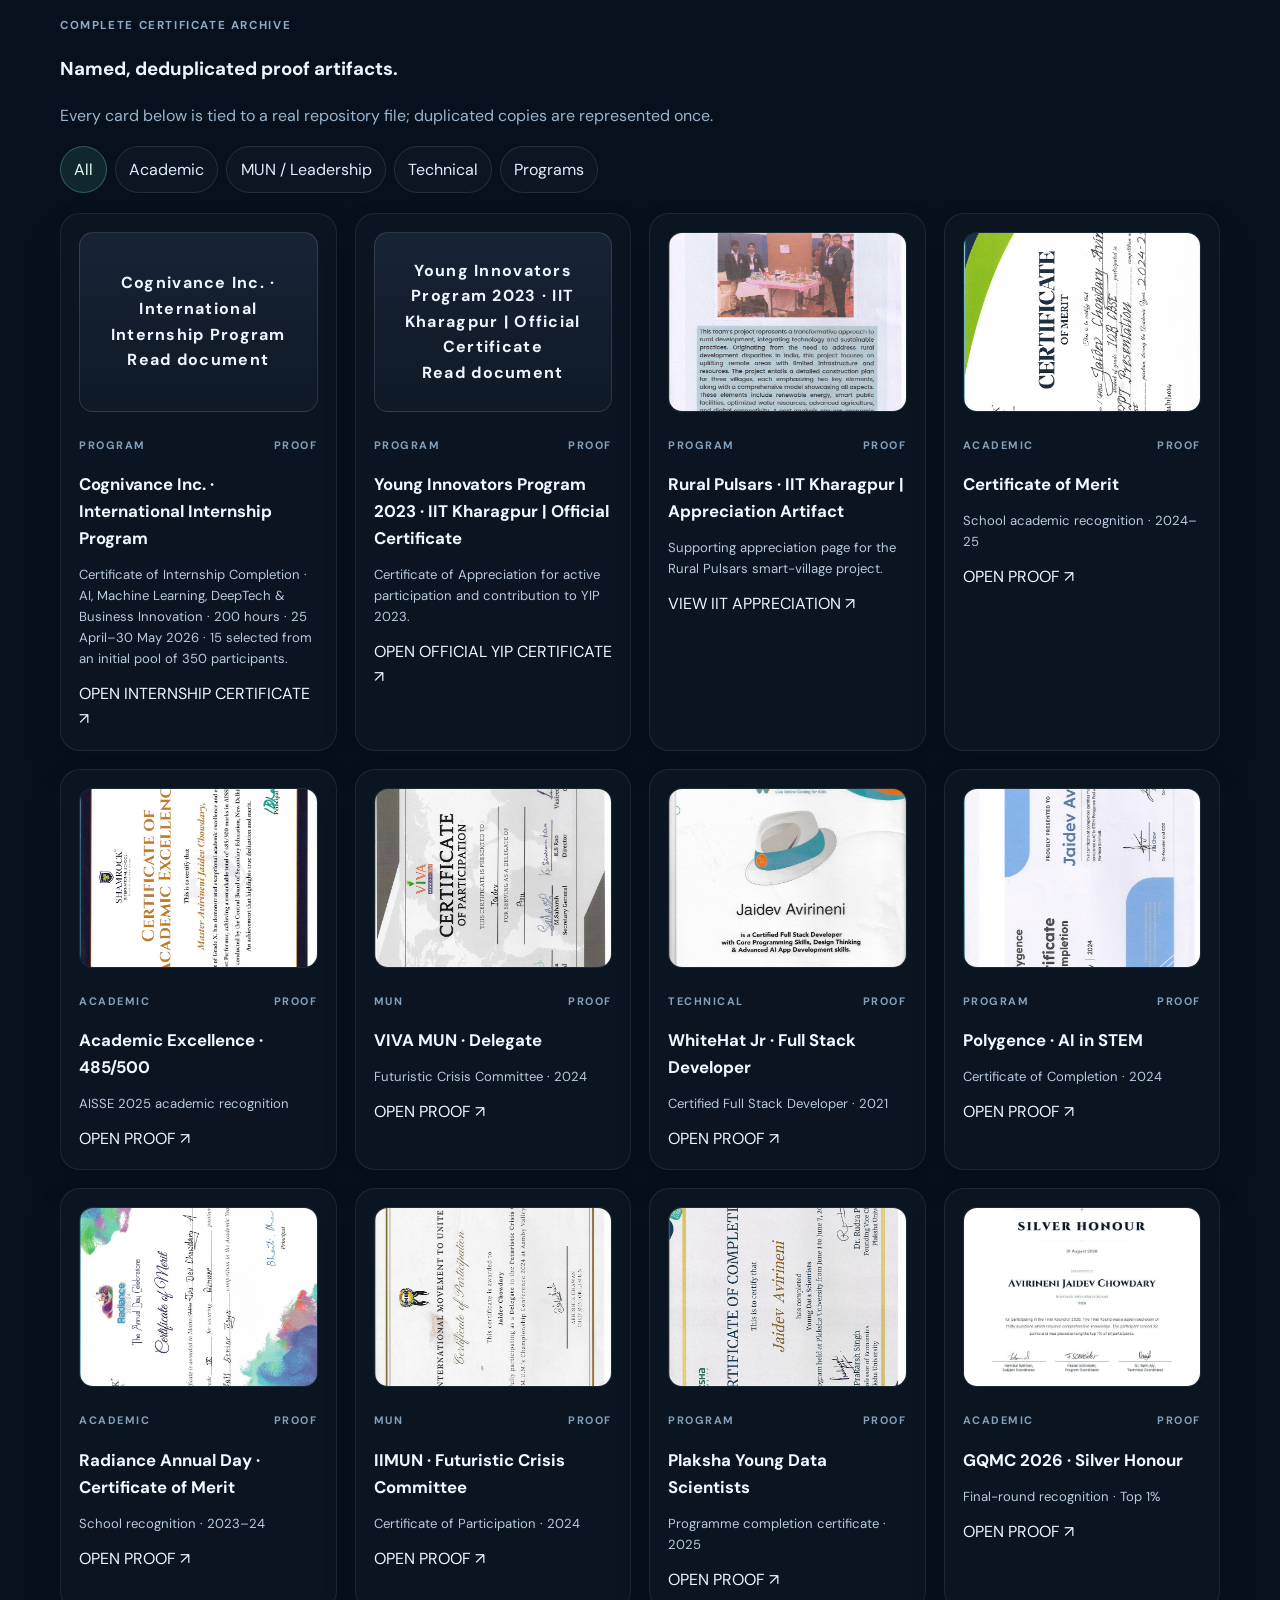
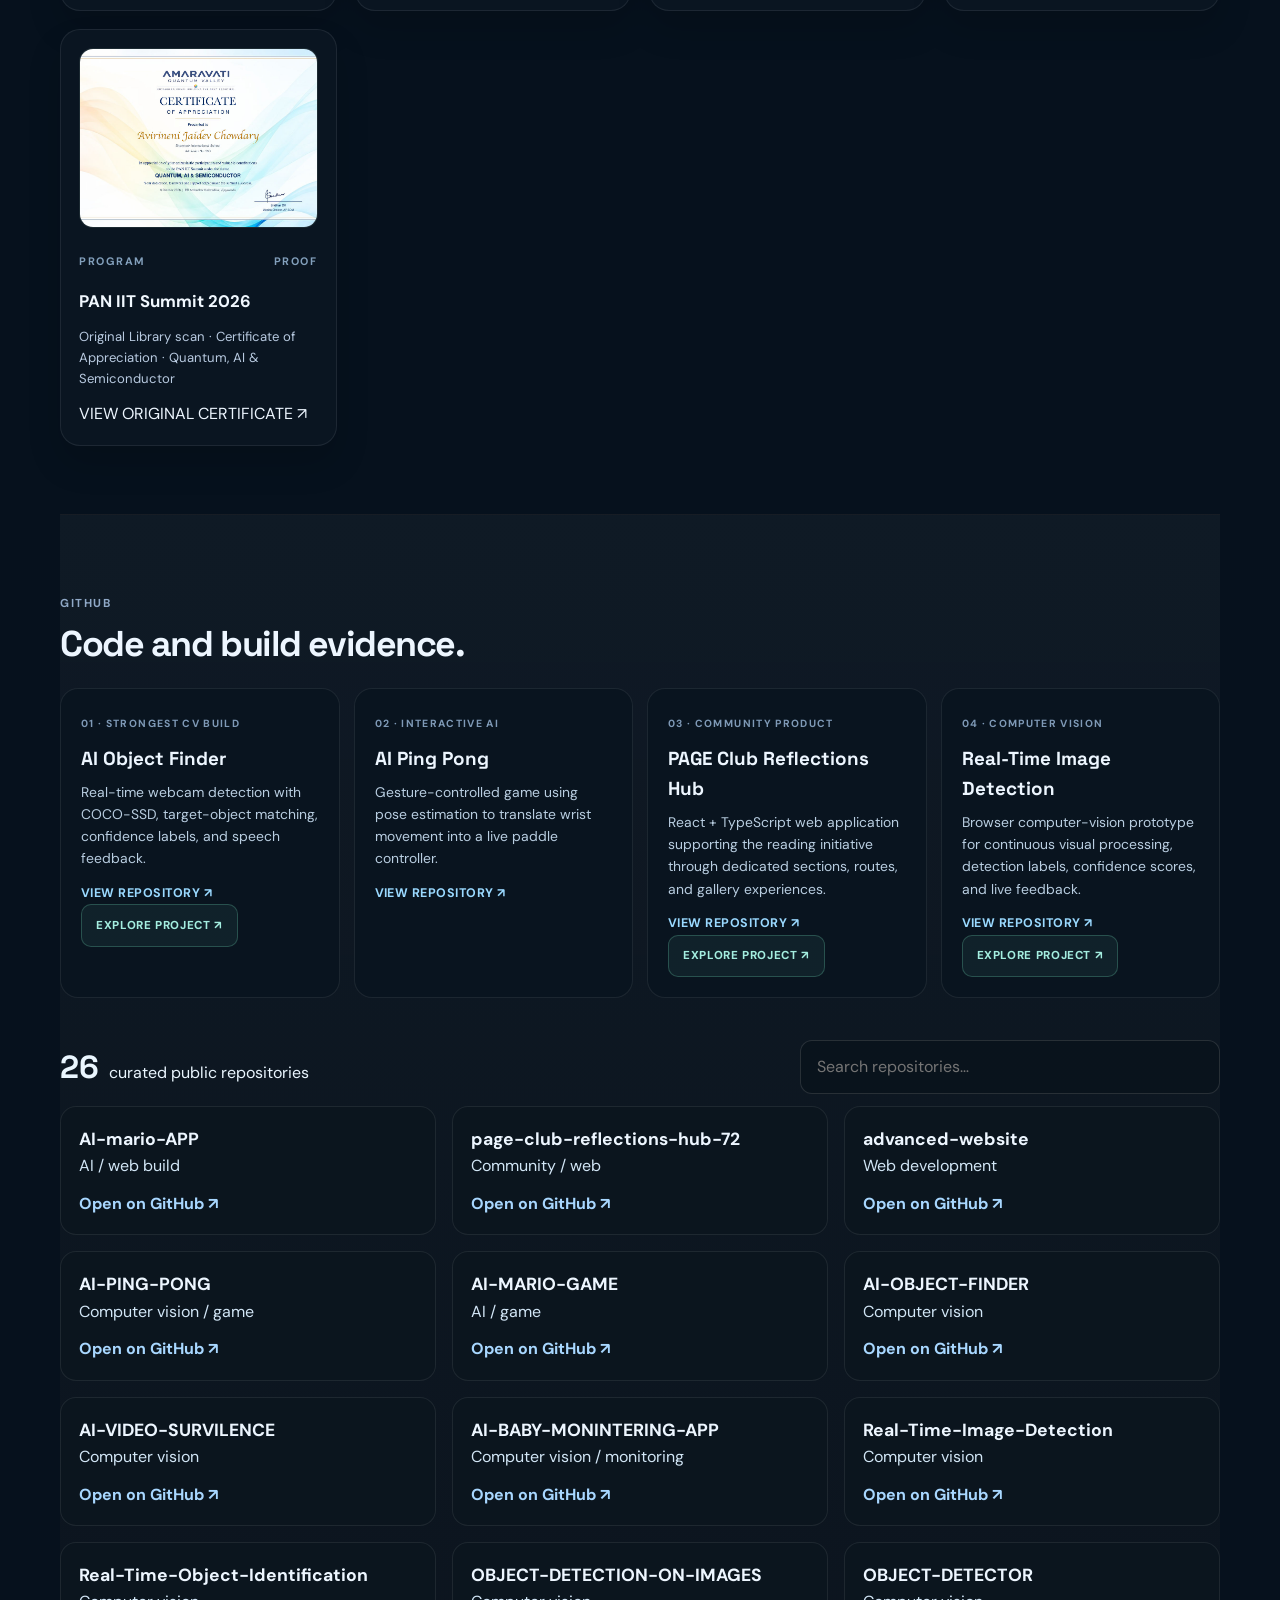
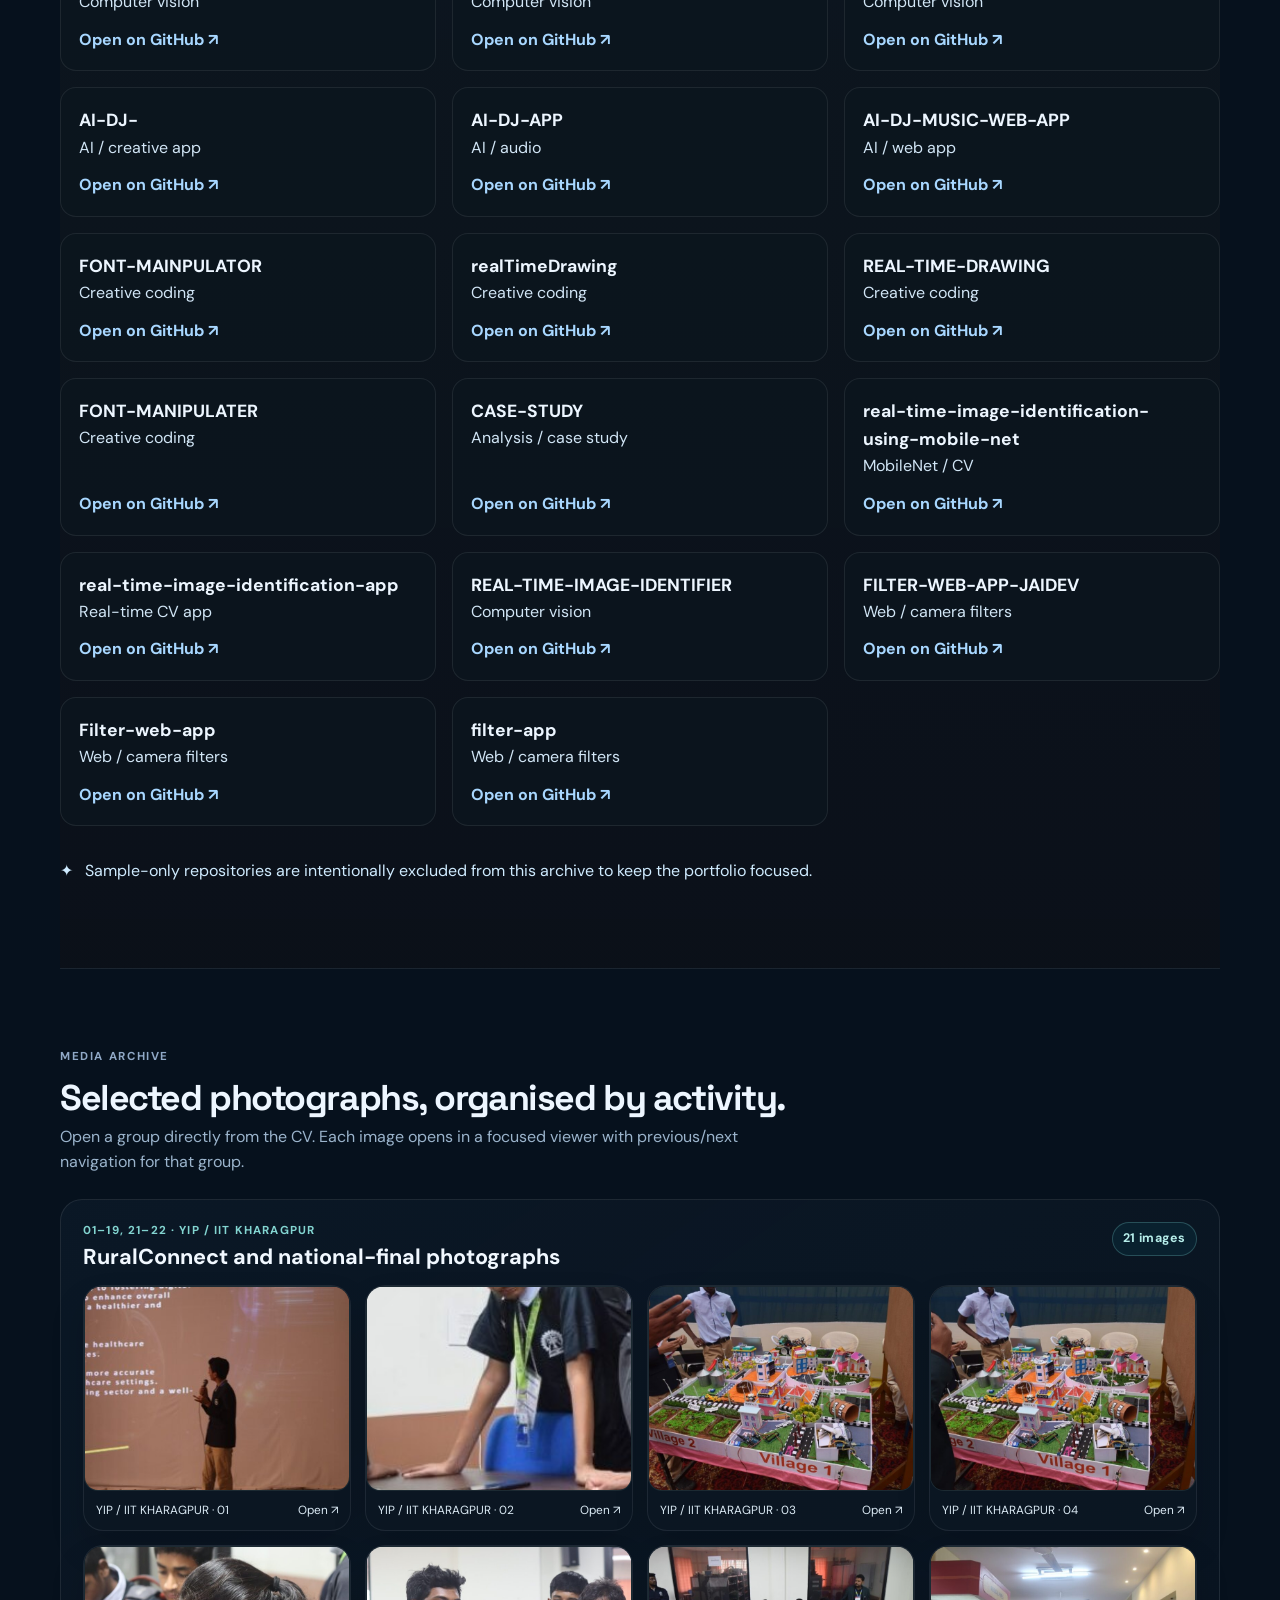
==== commit 7bea6476: "Highlight Visual Lab navigation link" ====
--- a/index.html
+++ b/index.html
@@ -73,7 +73,7 @@
         <a href="#evidence">Evidence</a>
         <a href="#github">GitHub</a>
         <a href="#about">About</a>
-        <a href="visual-lab.html">Visual Lab ↗</a>
+        <a class="visual-lab-link" href="visual-lab.html"><span>Visual Lab</span><span class="visual-lab-mark" aria-hidden="true">✳</span></a>
       </nav>
       <button class="command-trigger" type="button" data-open-command aria-label="Open portfolio search"><span aria-hidden="true">⌕</span><span class="command-trigger-label">Search</span><kbd>Ctrl K</kbd></button>
       <a class="header-cta" href="#contact">Contact</a>
--- a/styles.css
+++ b/styles.css
@@ -306,3 +306,49 @@
   .neural-canvas{opacity:.12}
   .journey-card,.dialog-panel,.command-panel{transition:none}
 }
+
+
+/* A quiet accent for the Visual Lab navigation link */
+.nav a.visual-lab-link{
+  position:relative;
+  display:inline-flex;
+  align-items:center;
+  gap:7px;
+  padding:.43rem .72rem;
+  margin-left:1px;
+  border:1px solid rgba(119,225,207,.34);
+  border-radius:999px;
+  background:linear-gradient(115deg,rgba(68,190,172,.15),rgba(91,155,237,.10));
+  color:#d9fff5;
+  opacity:1;
+  font-weight:700;
+  letter-spacing:.01em;
+  box-shadow:inset 0 1px 0 rgba(255,255,255,.07),0 0 18px rgba(65,194,175,.07);
+  transition:background .22s ease,border-color .22s ease,box-shadow .22s ease,transform .22s ease;
+}
+.nav a.visual-lab-link:hover,
+.nav a.visual-lab-link:focus-visible{
+  color:#f4fffd;
+  border-color:rgba(119,225,207,.68);
+  background:linear-gradient(115deg,rgba(68,190,172,.25),rgba(91,155,237,.18));
+  box-shadow:inset 0 1px 0 rgba(255,255,255,.11),0 0 23px rgba(65,194,175,.17);
+  transform:translateY(-1px);
+  outline:none;
+}
+.visual-lab-mark{
+  display:grid;
+  place-items:center;
+  width:18px;
+  height:18px;
+  border-radius:50%;
+  background:rgba(119,225,207,.15);
+  color:#9cf0df;
+  font-size:.72rem;
+  line-height:1;
+}
+@media(max-width:980px){
+  .nav a.visual-lab-link{margin:2px 0;padding:.48rem .78rem}
+}
+@media(prefers-reduced-motion:reduce){
+  .nav a.visual-lab-link{transition:none}
+}
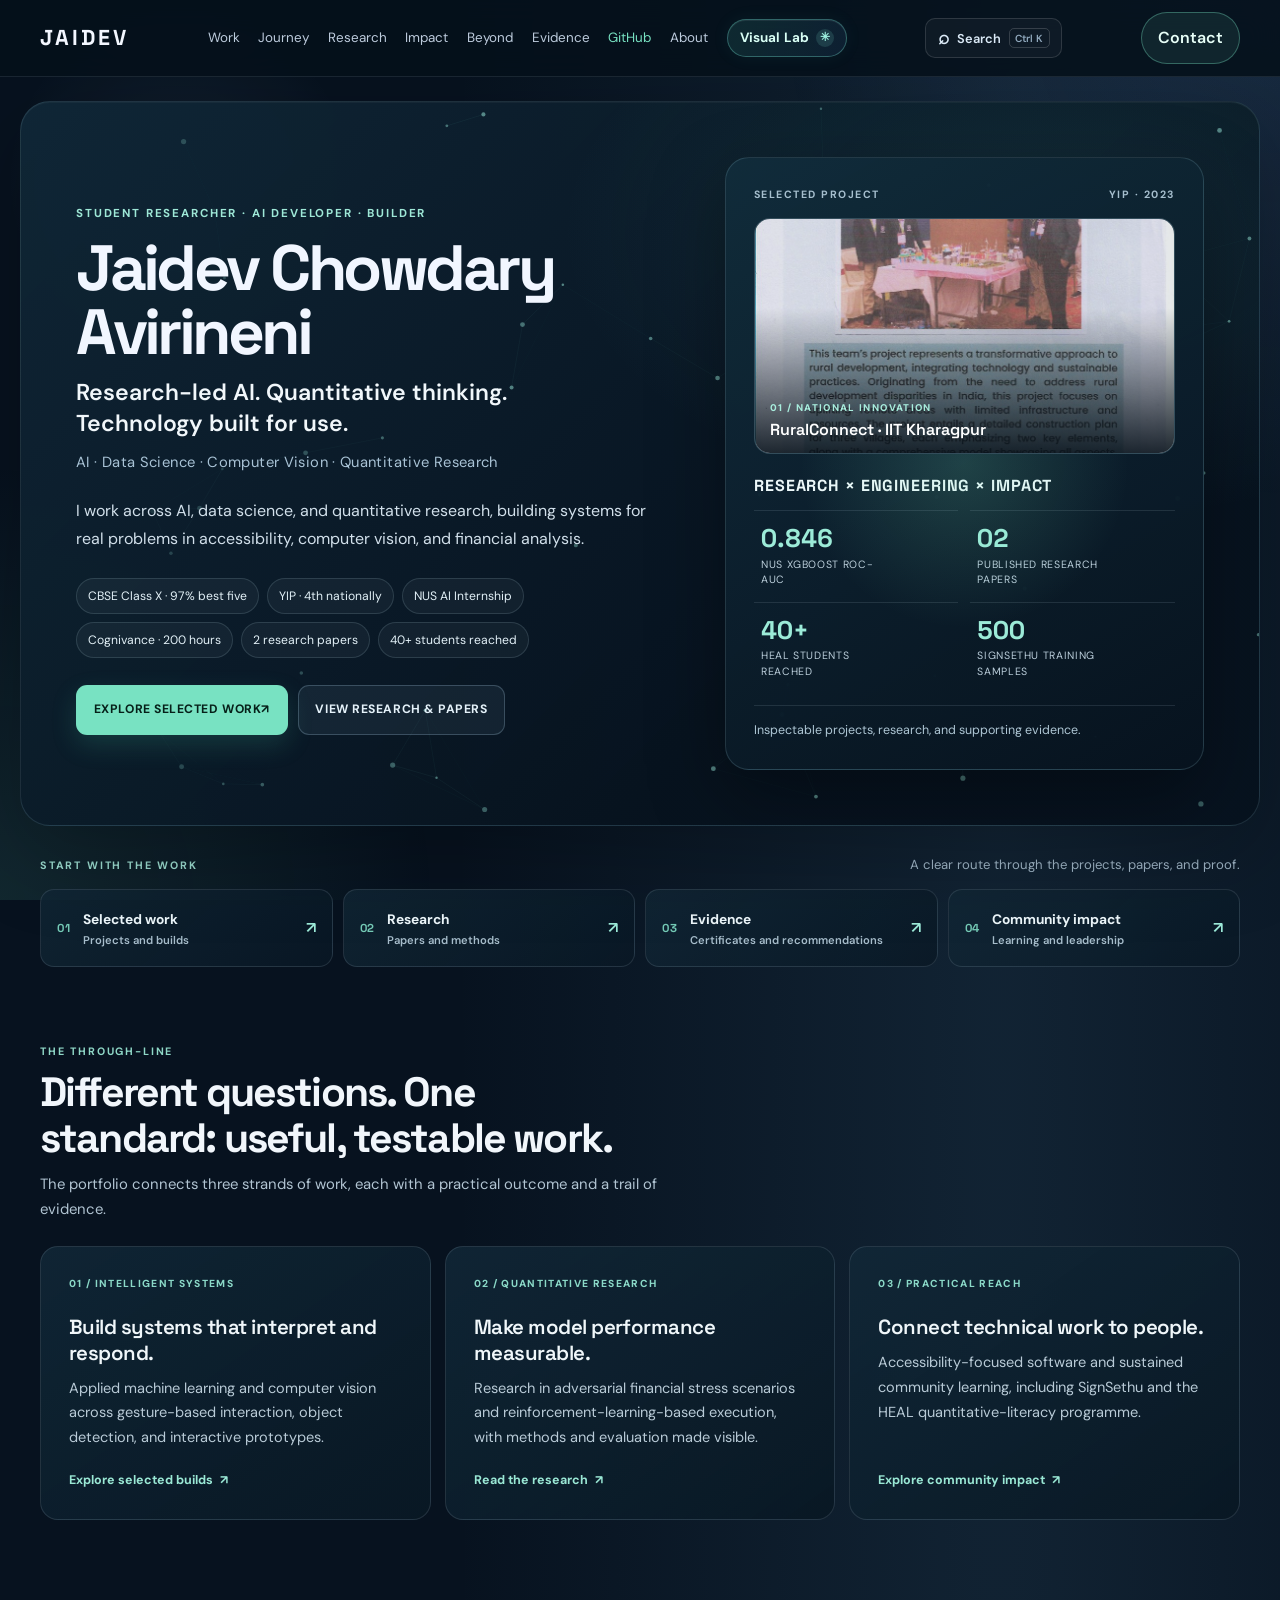
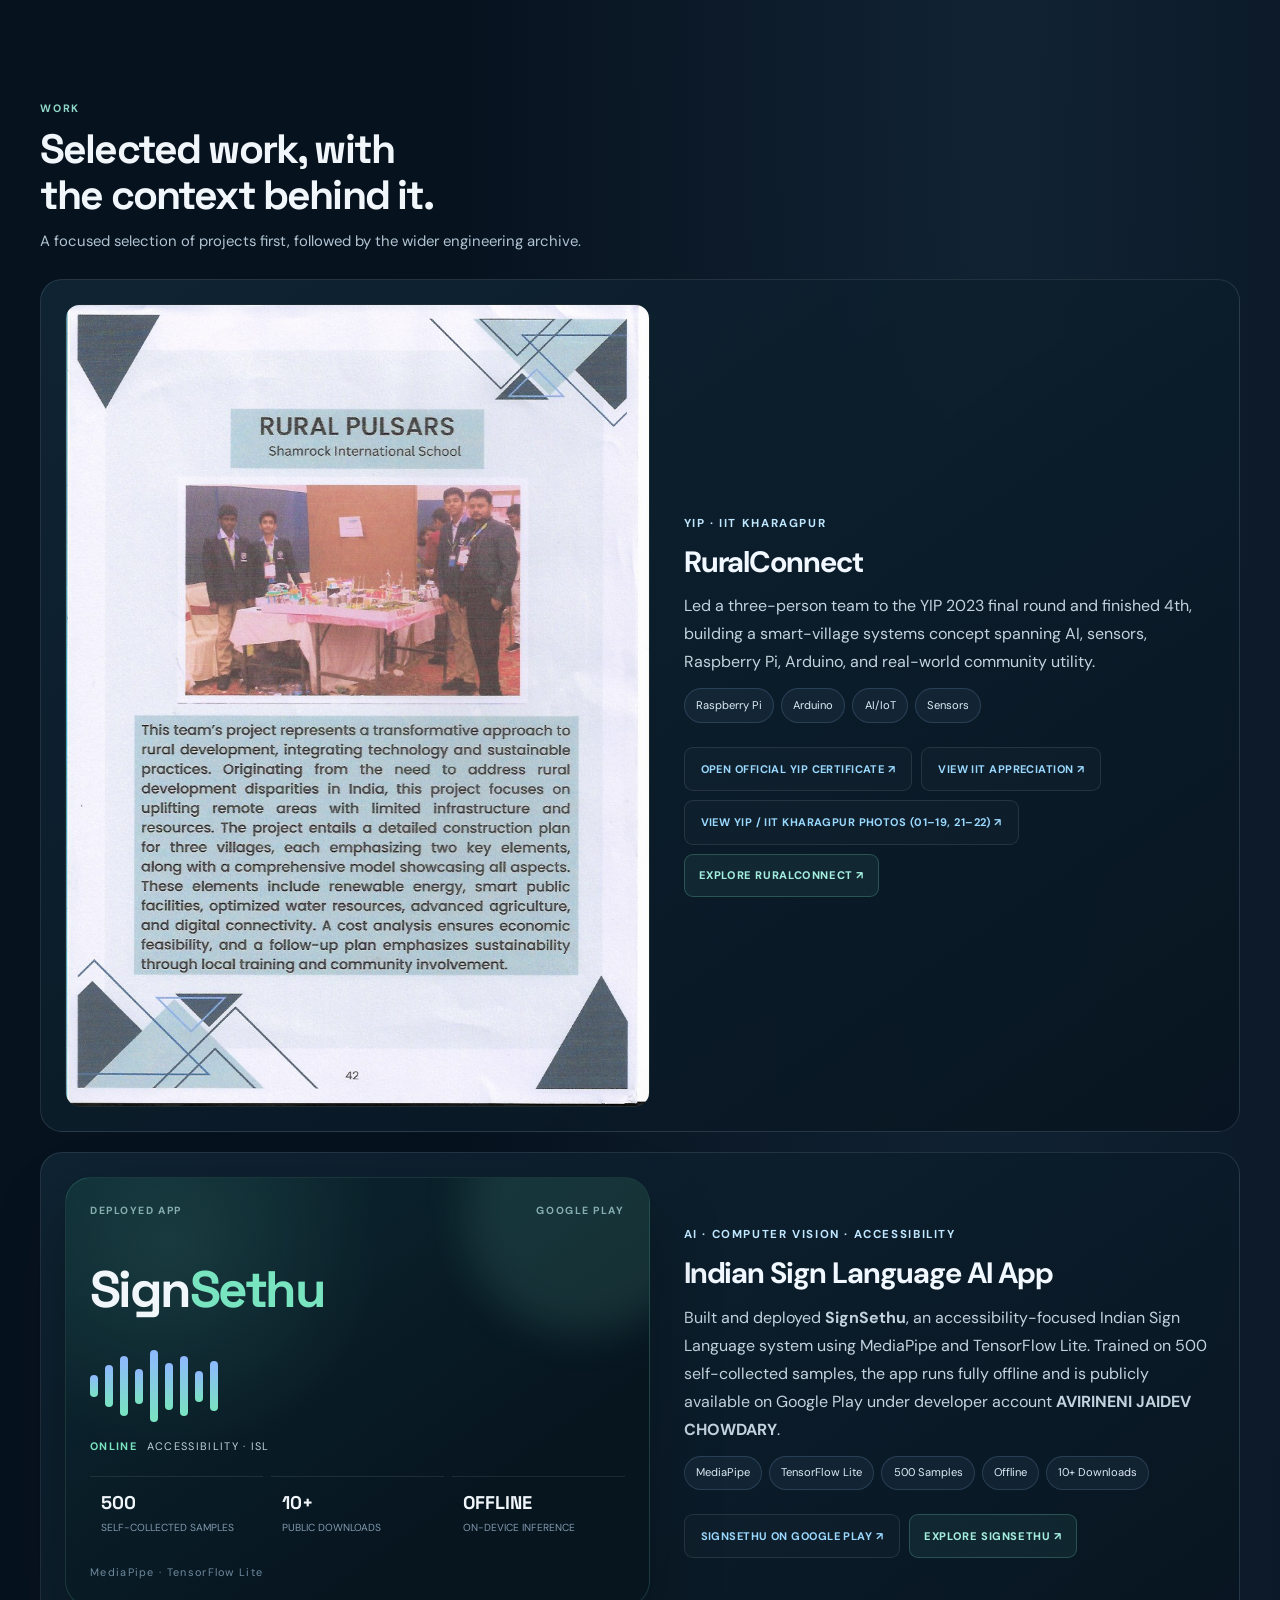
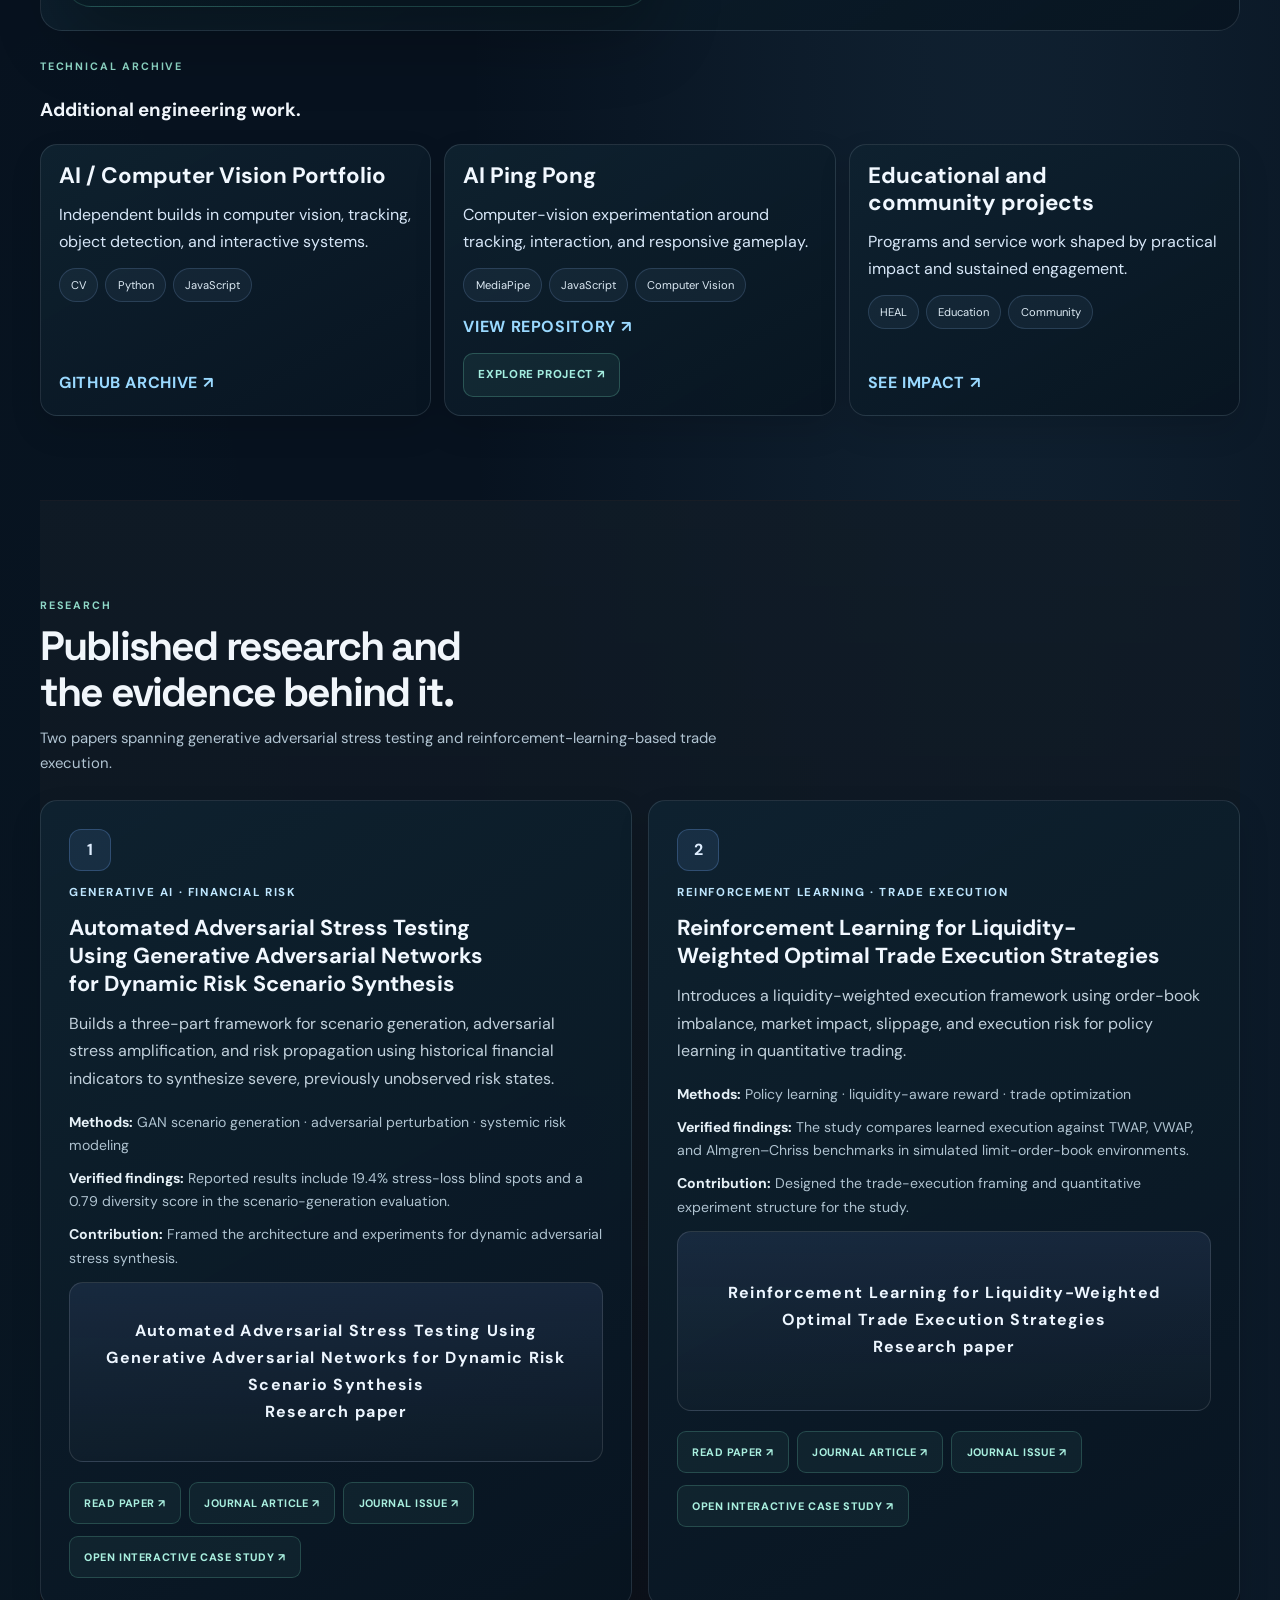
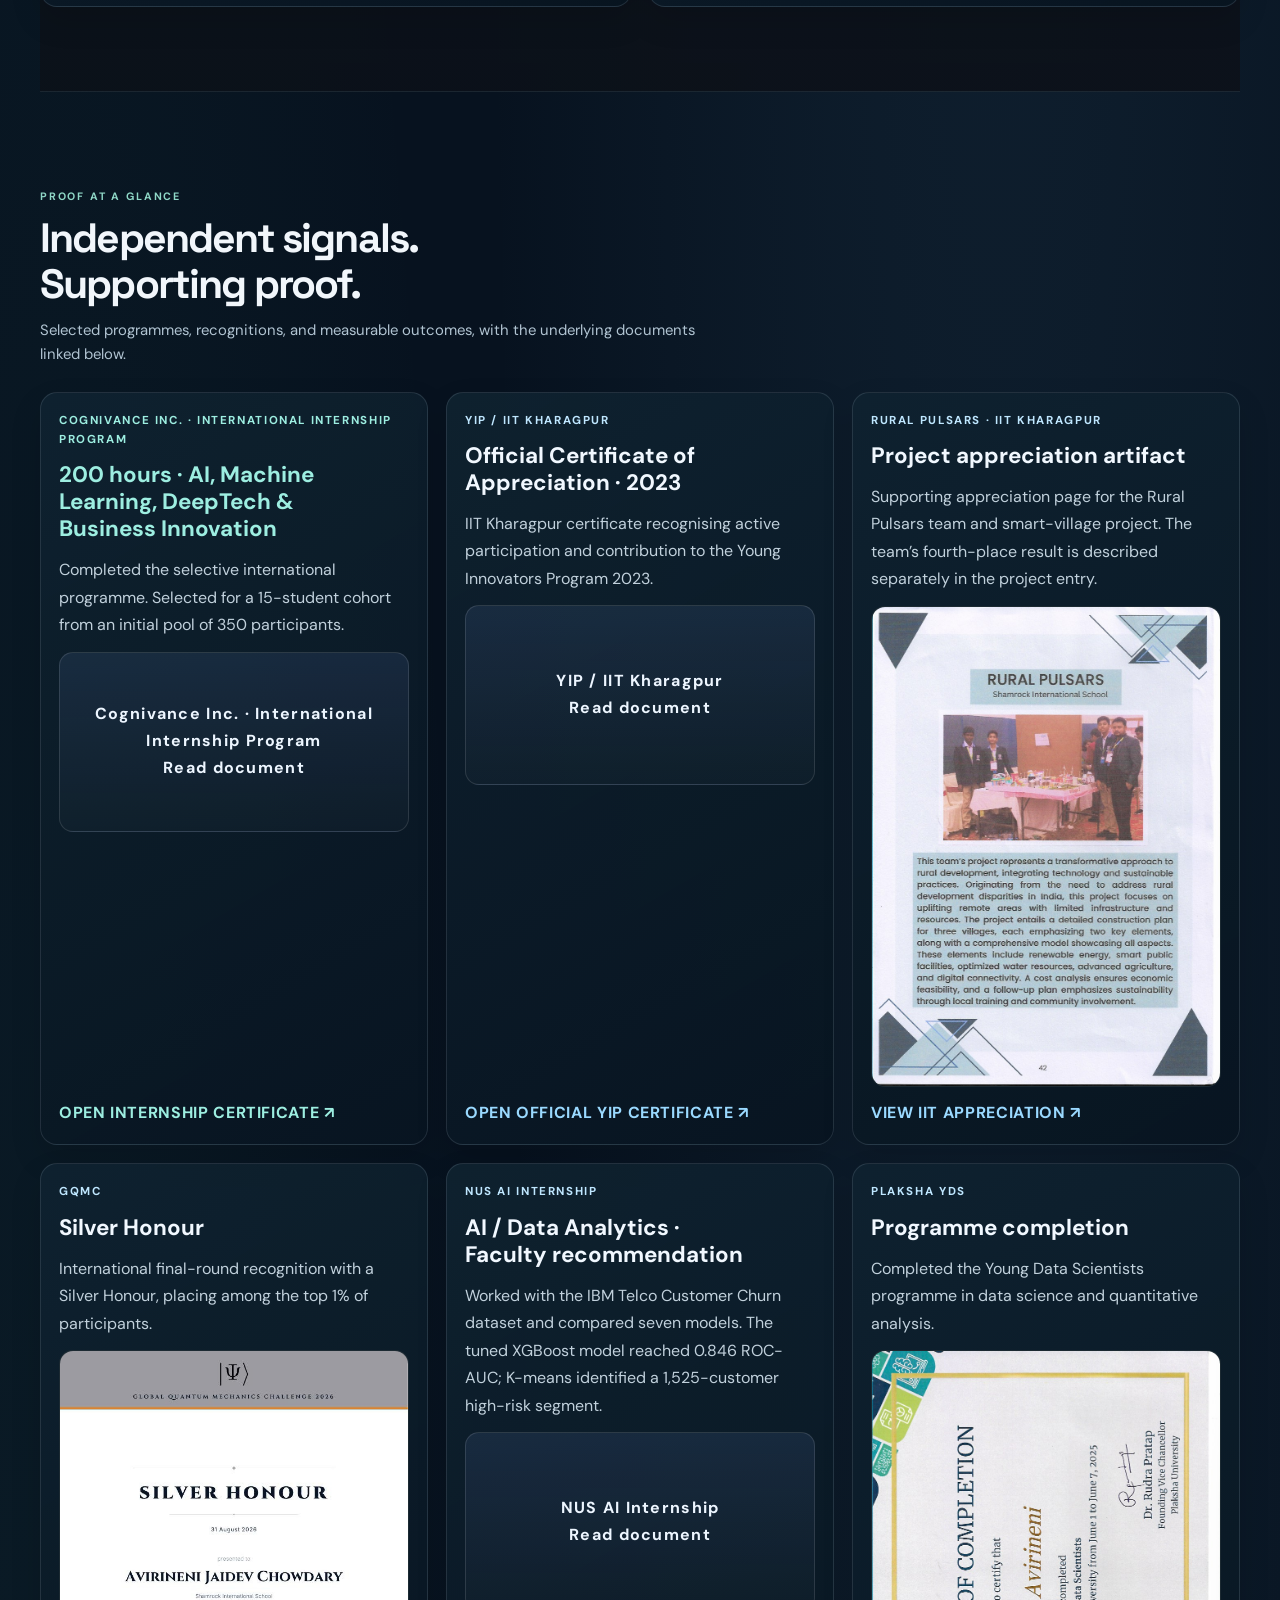
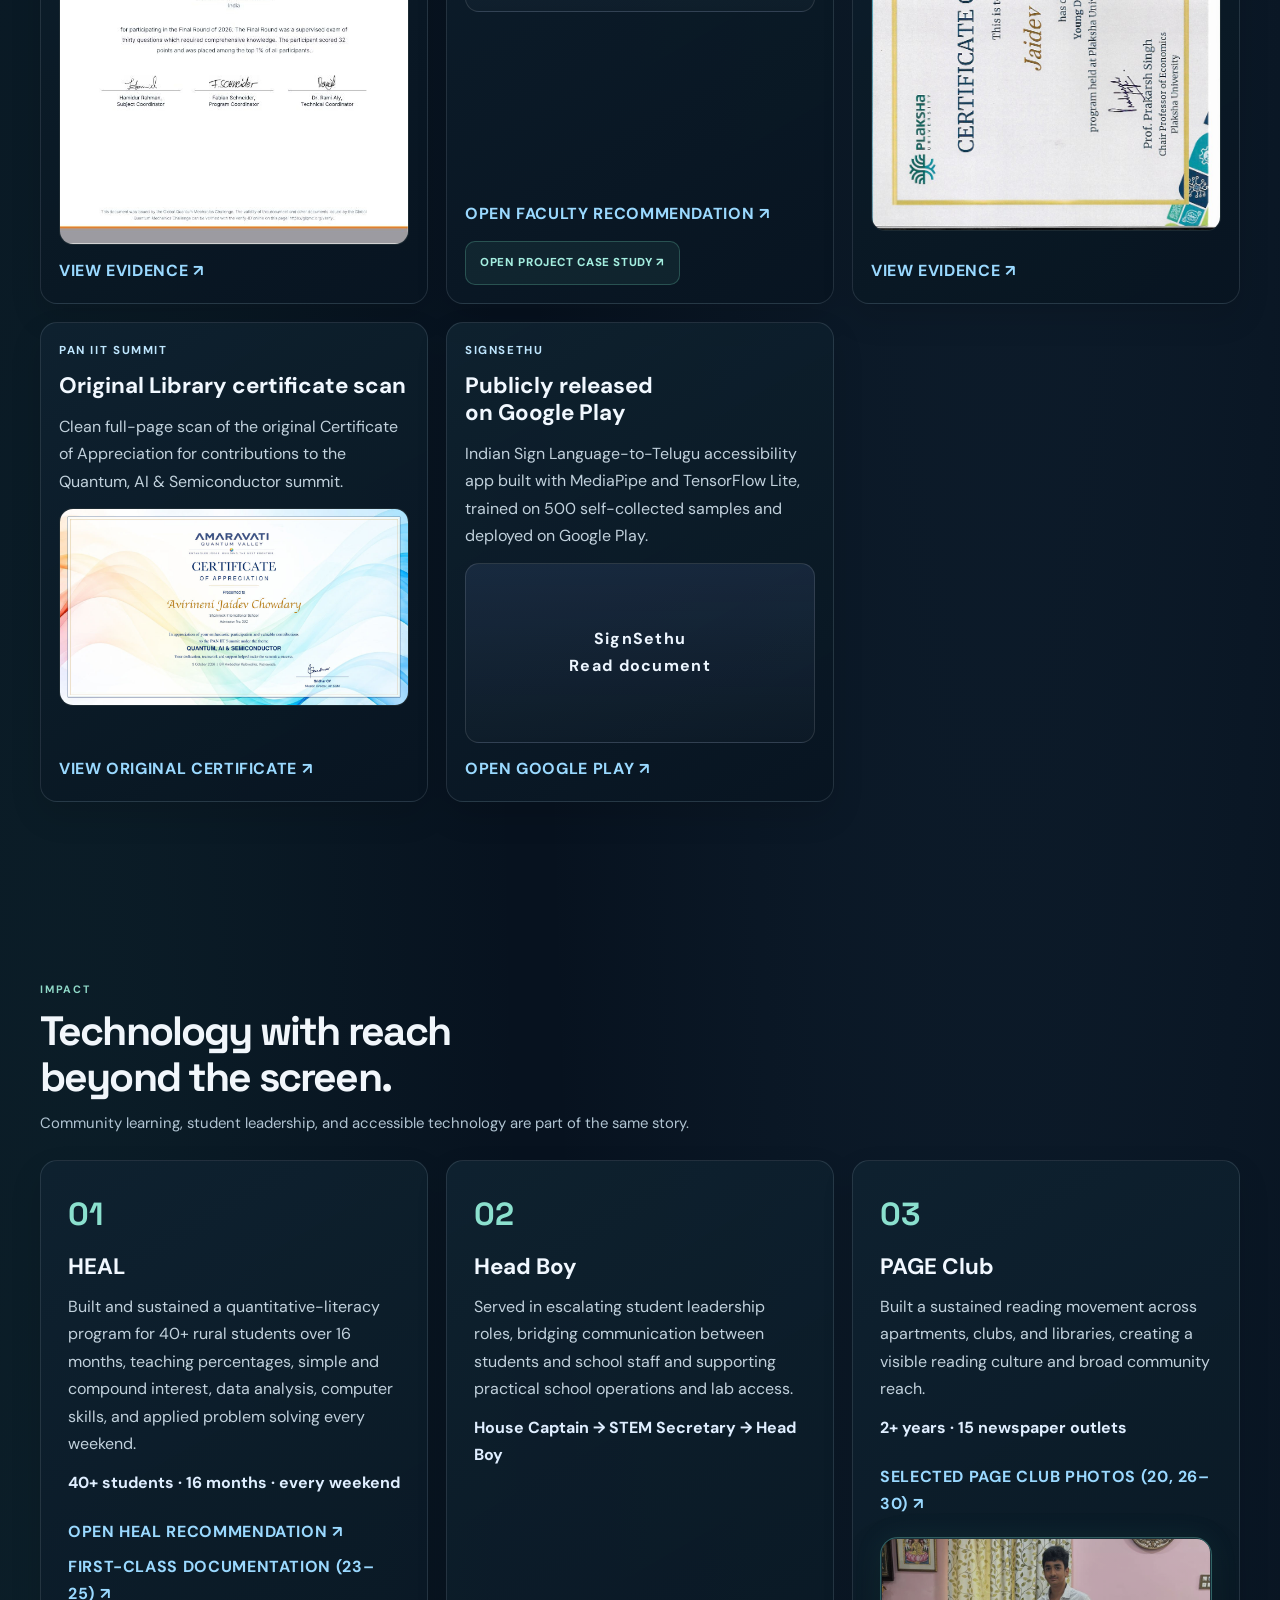
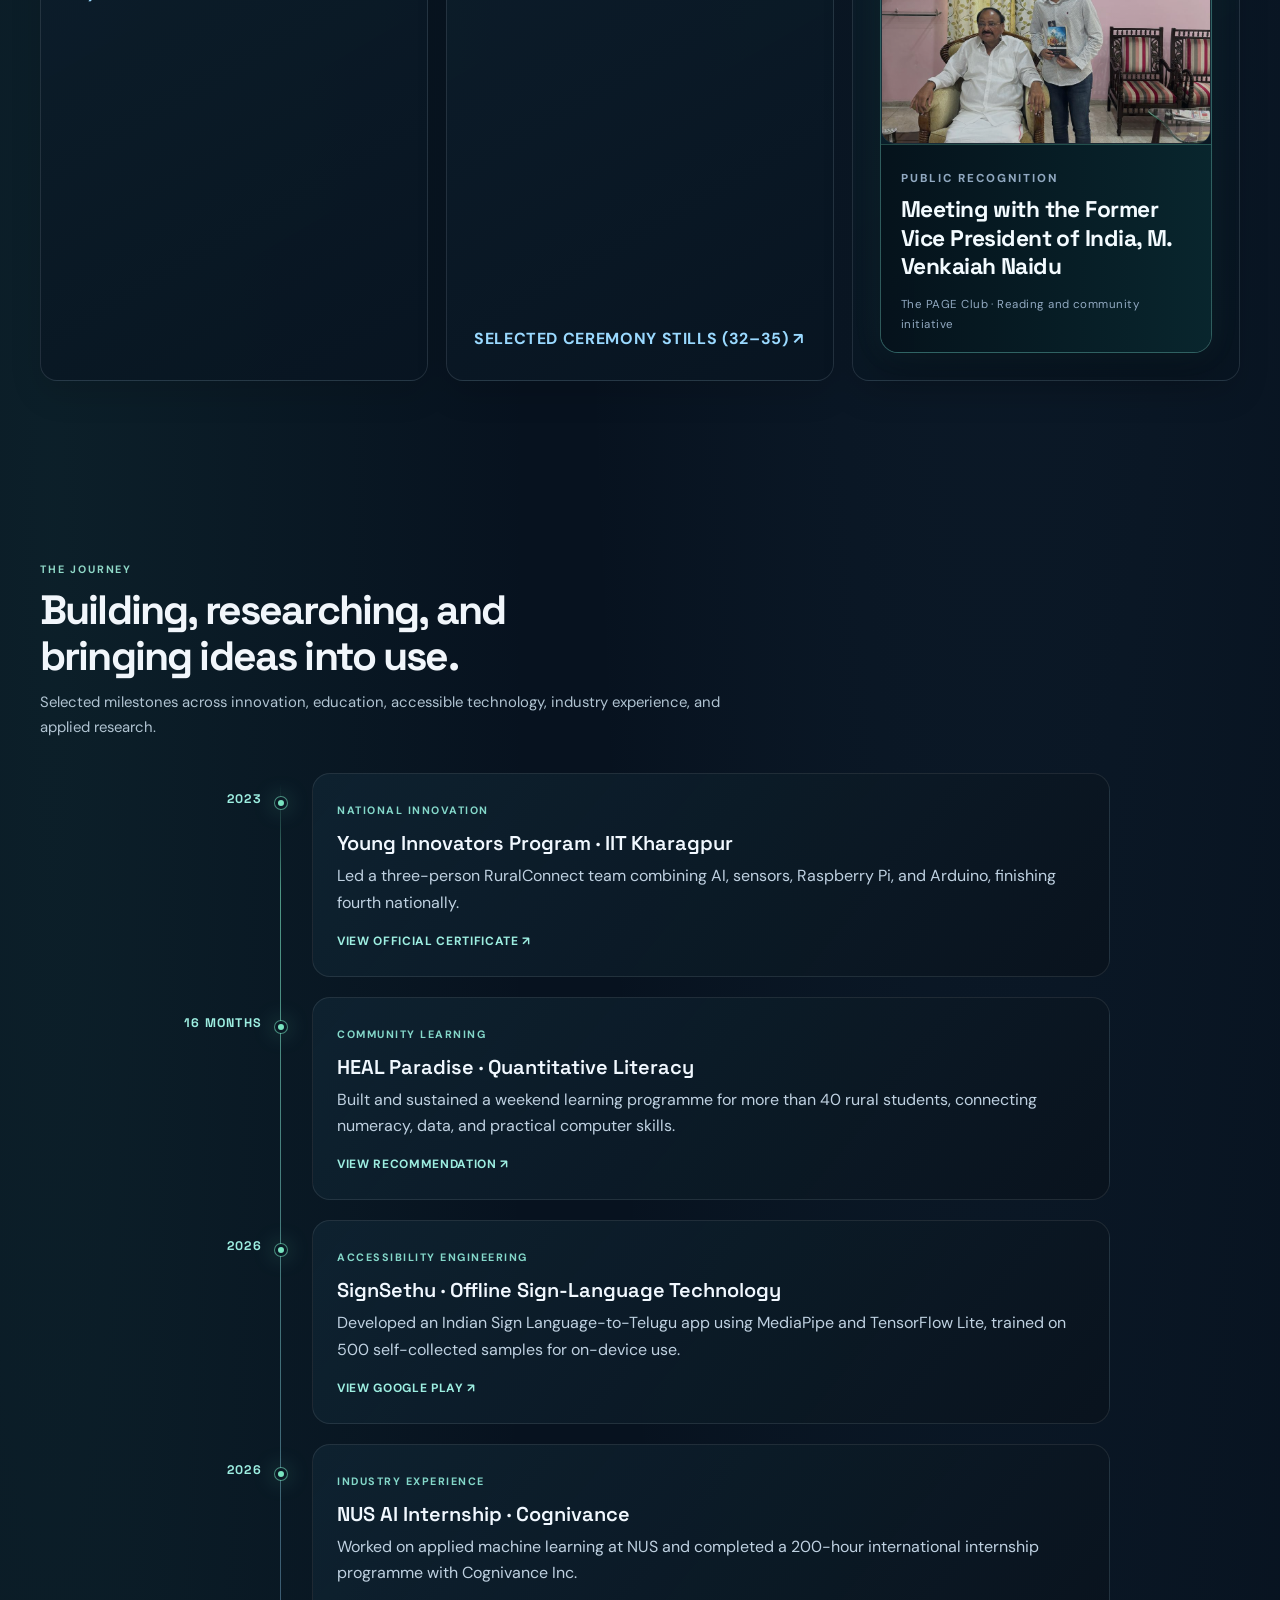
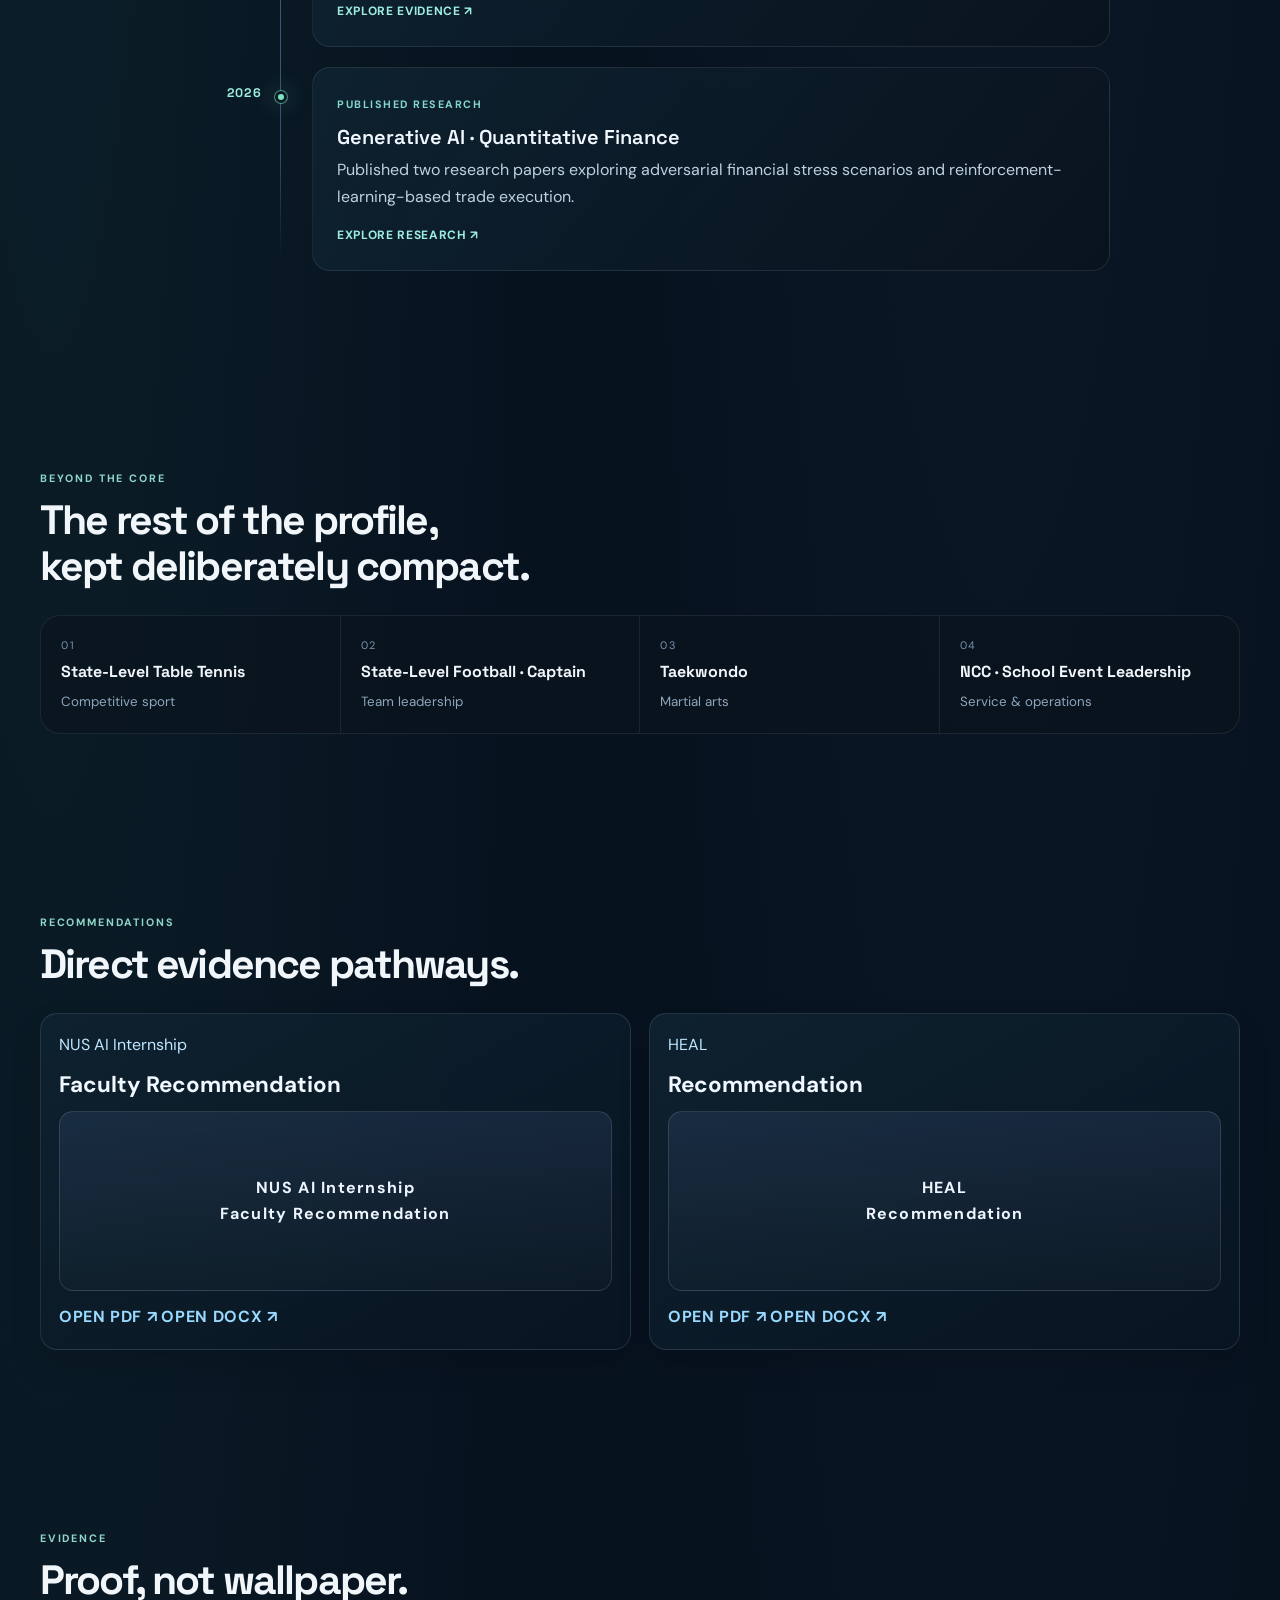
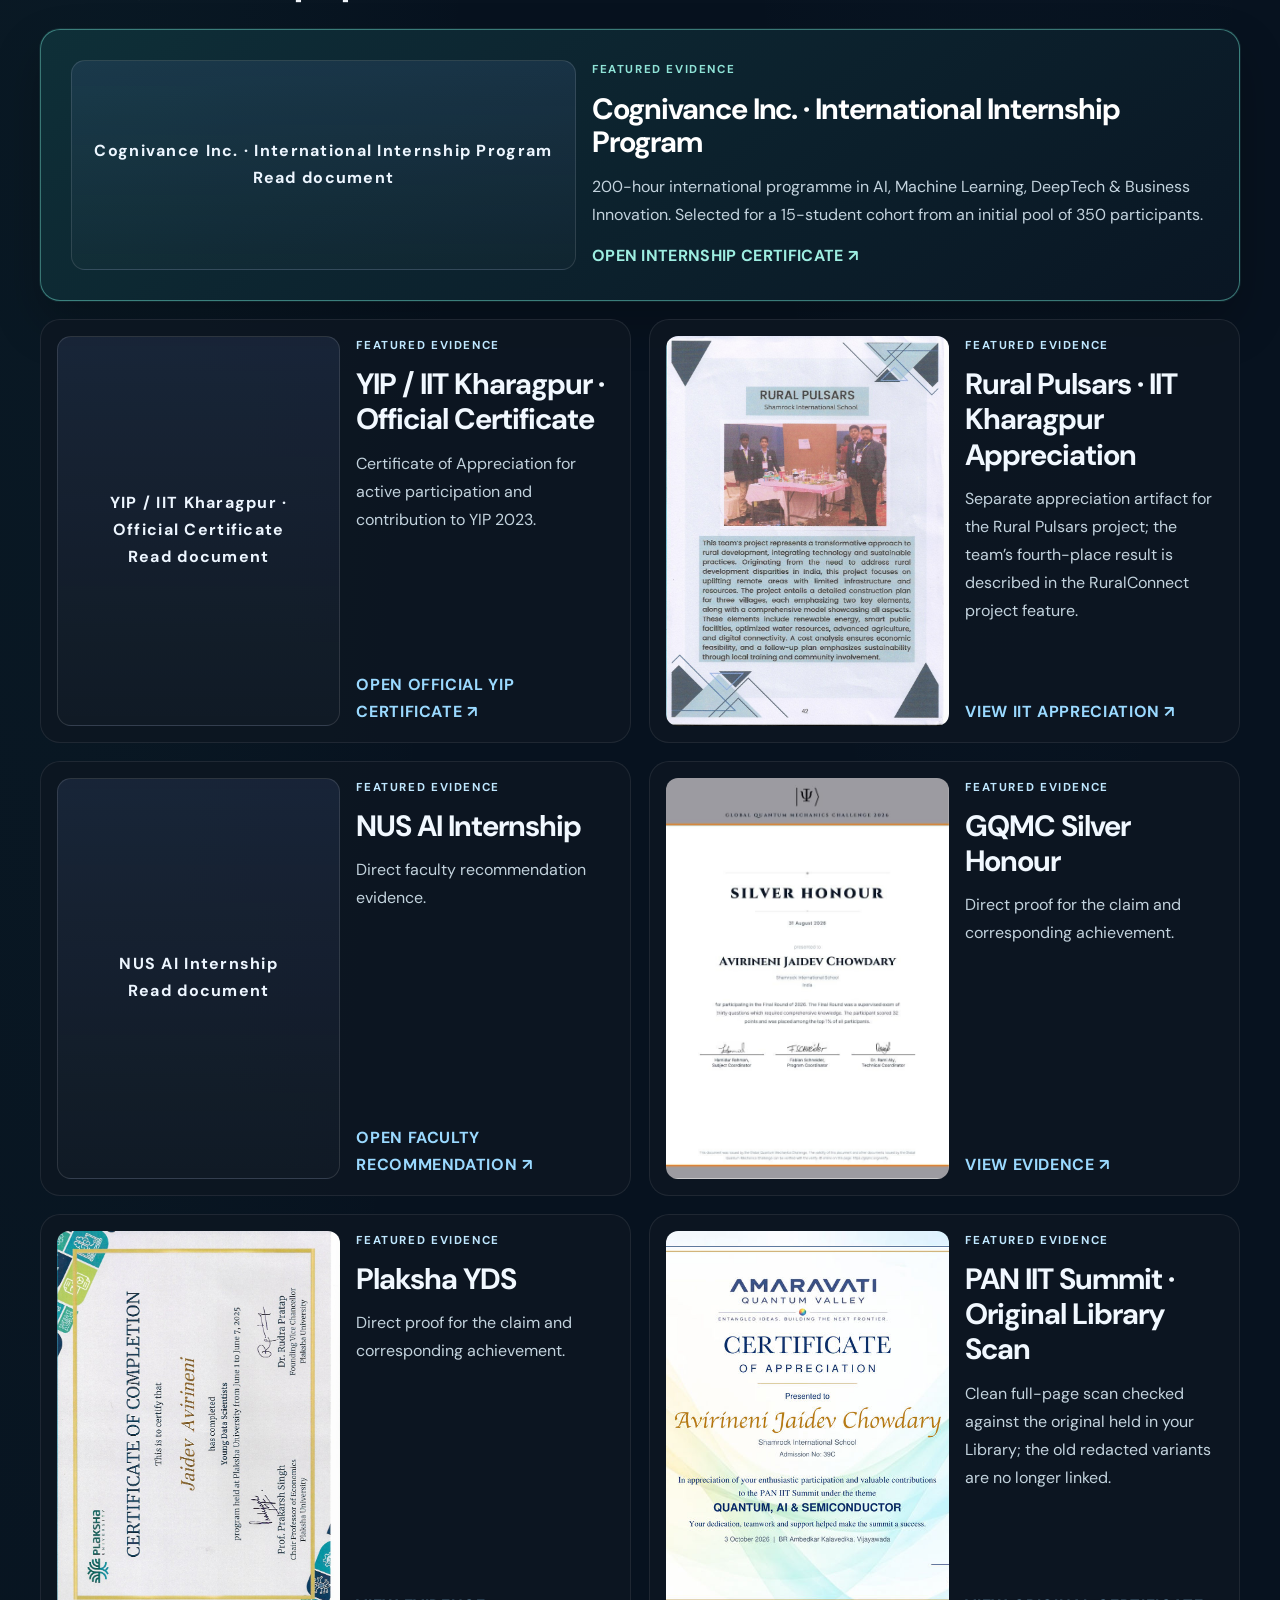
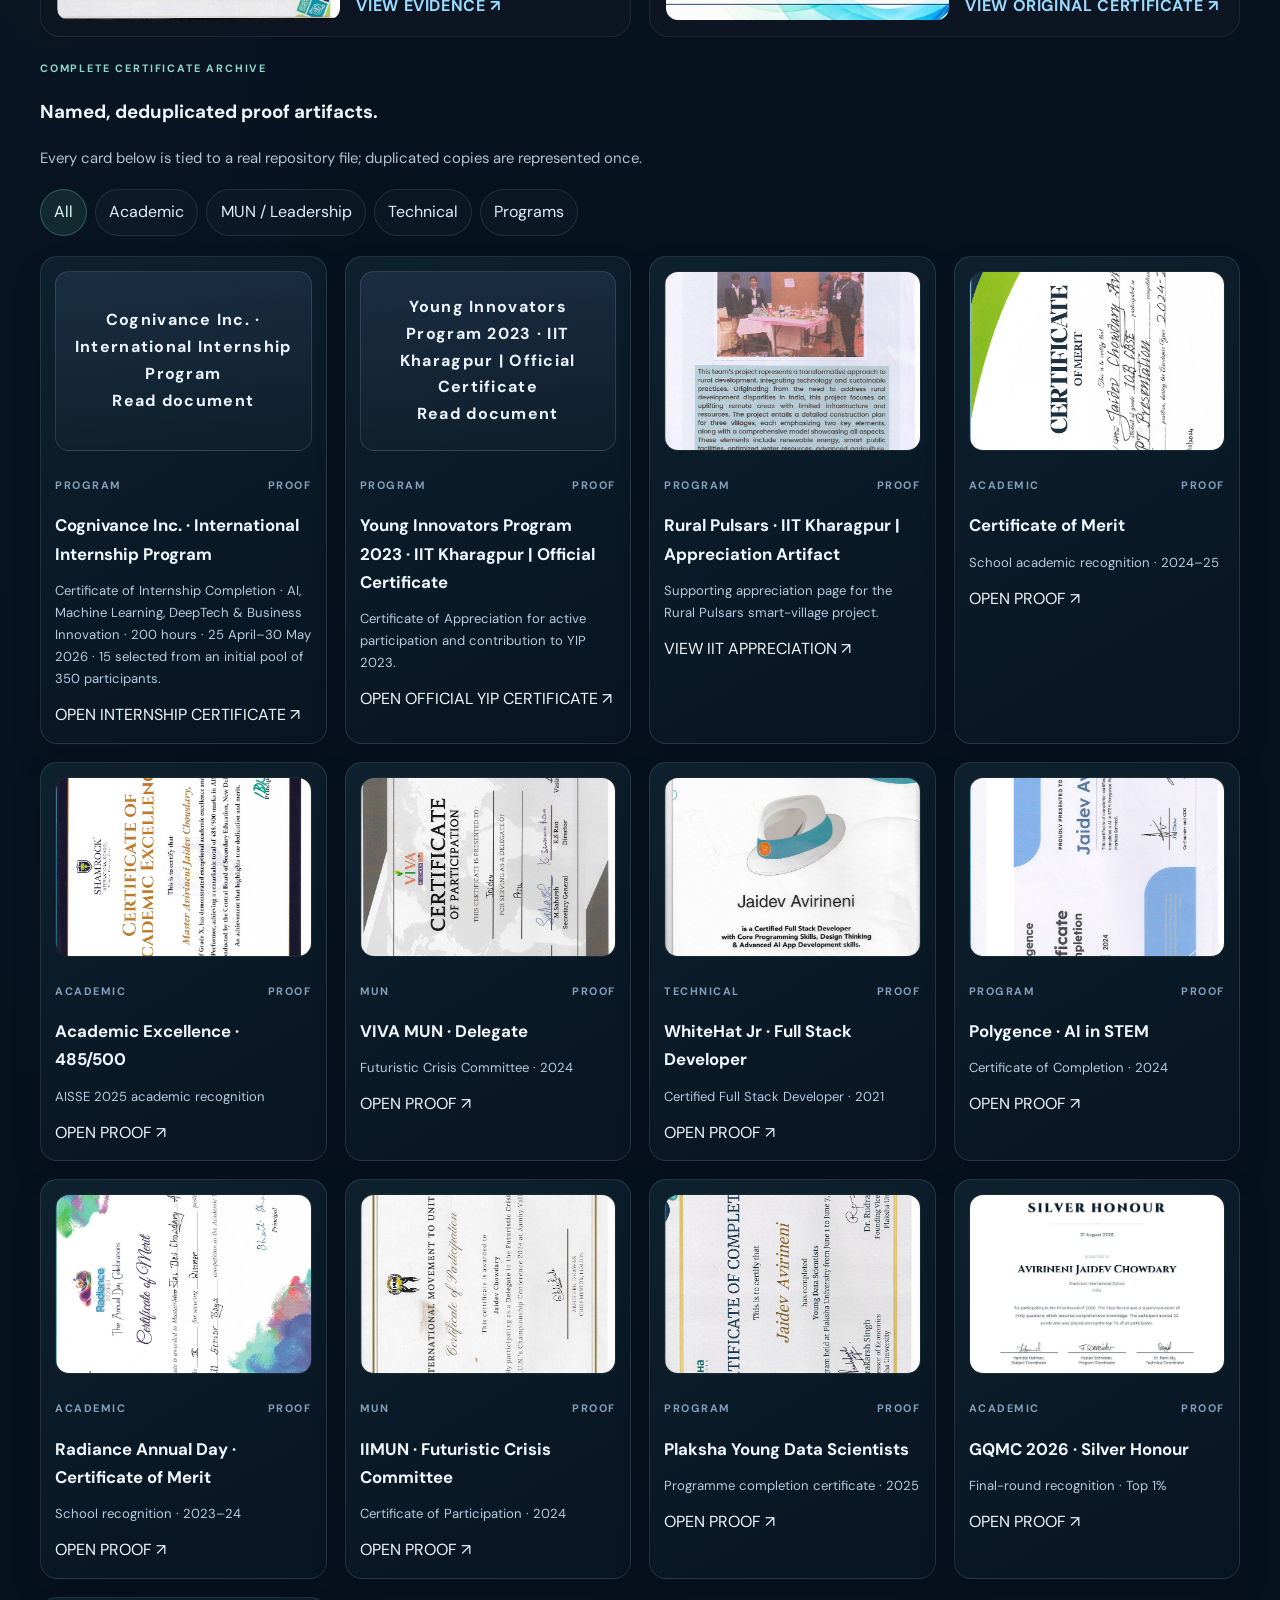
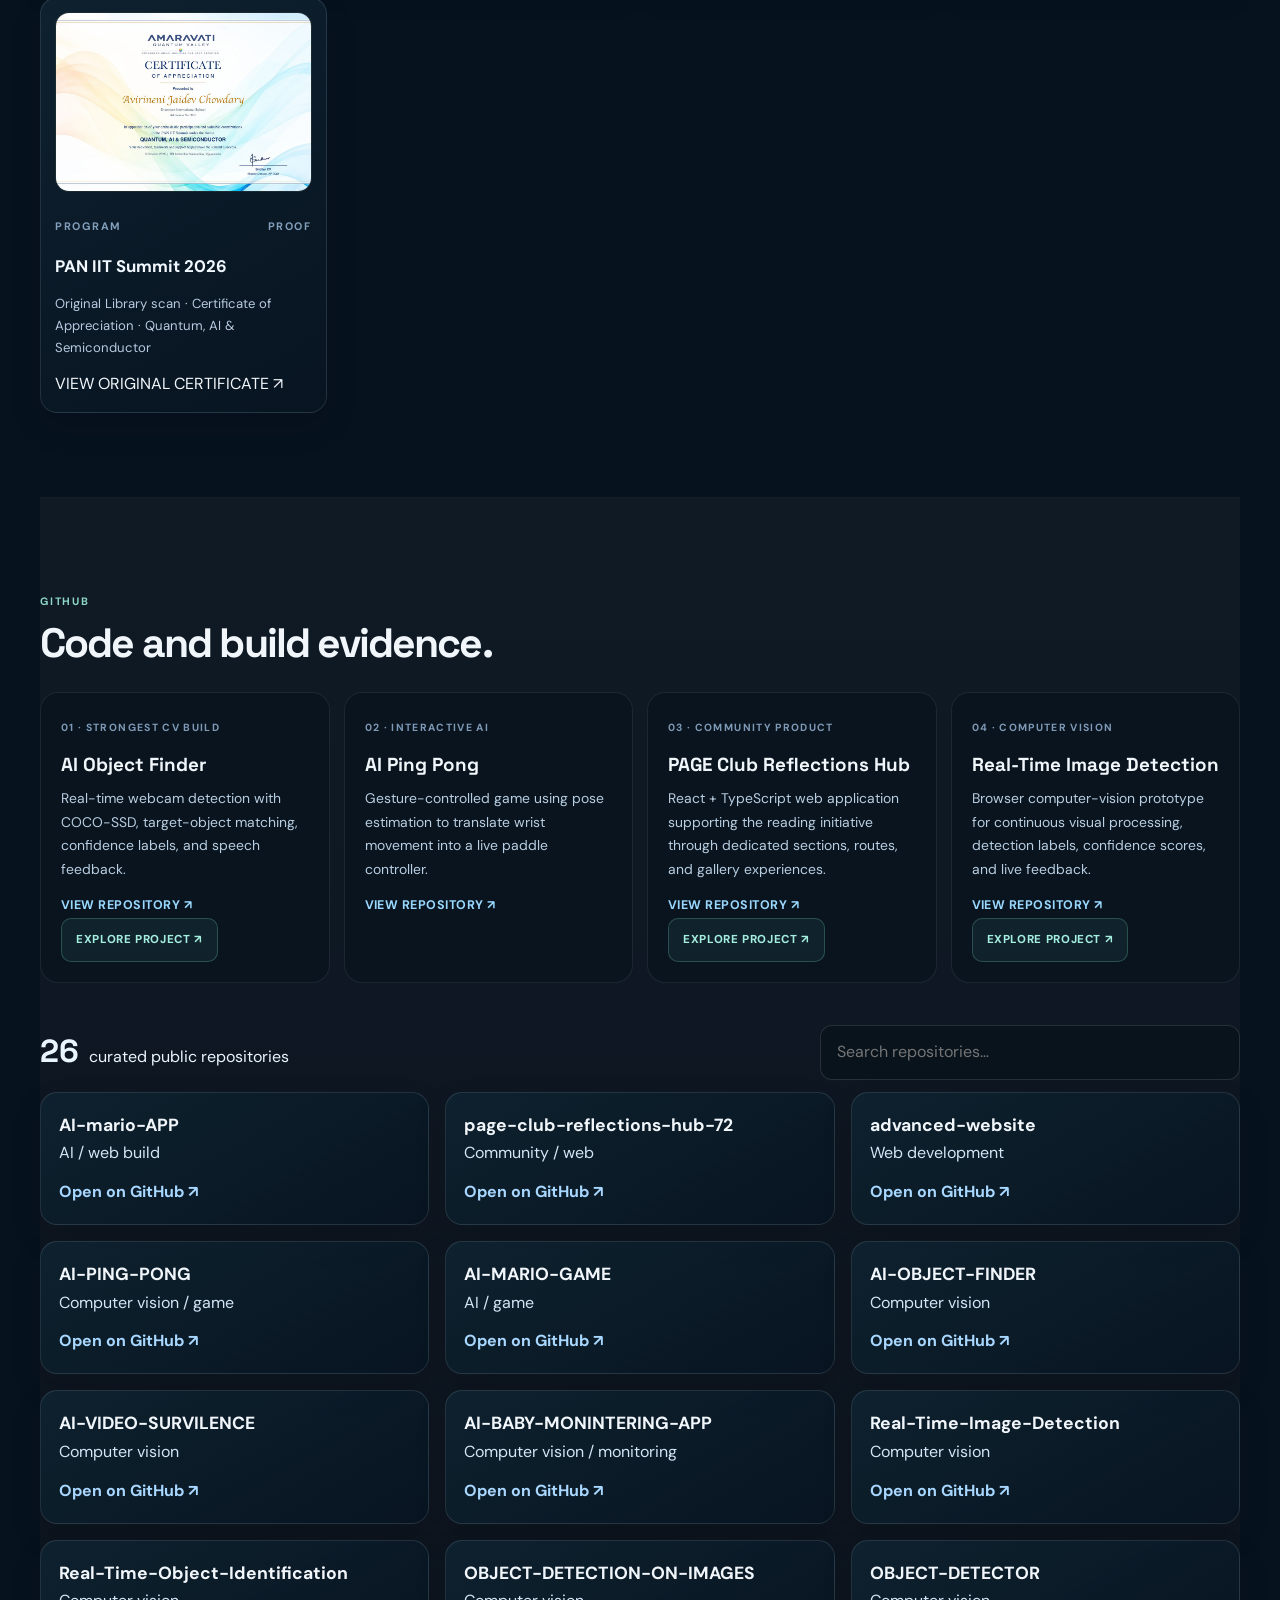
==== commit 15a68e48: "Refresh portfolio landing page and narrative" ====
--- a/index.html
+++ b/index.html
@@ -87,89 +87,76 @@
         <div class="hero-main">
         <p class="kicker">STUDENT RESEARCHER · AI DEVELOPER · BUILDER</p>
         <h1>Jaidev Chowdary Avirineni</h1>
-        <p class="hero-subtitle">Student Researcher · AI Developer · Builder</p>
-        <p class="hero-meta-line">AI · Data Science · Quantitative Research · Engineering</p>
-        <p class="lead">I’m Jaidev Chowdary Avirineni, a student researcher and AI developer building intelligent systems and quantitative research for real-world problems.</p>
+        <p class="hero-subtitle">Research-led AI. Quantitative thinking. Technology built for use.</p>
+        <p class="hero-meta-line">AI · Data Science · Computer Vision · Quantitative Research</p>
+        <p class="lead">I work across AI, data science, and quantitative research, building systems for real problems in accessibility, computer vision, and financial analysis.</p>
 
         <div class="credibility-strip" aria-label="Key achievements">
-          <span class="credibility-chip" data-magnetic>97% CBSE</span>
-          <span class="credibility-chip" data-magnetic>GQMC Silver Honour</span>
-          <span class="credibility-chip" data-magnetic>YIP 4th Place</span>
+          <span class="credibility-chip" data-magnetic>CBSE Class X · 97% best five</span>
+          <span class="credibility-chip" data-magnetic>YIP · 4th nationally</span>
           <span class="credibility-chip" data-magnetic>NUS AI Internship</span>
-          <span class="credibility-chip" data-magnetic>Cognivance Inc. · International Internship Program</span>
-          <span class="credibility-chip" data-magnetic>Plaksha YDS 1st Prize</span>
-          <span class="credibility-chip" data-magnetic>2 Research Papers</span>
+          <span class="credibility-chip" data-magnetic>Cognivance · 200 hours</span>
+          <span class="credibility-chip" data-magnetic>2 research papers</span>
+          <span class="credibility-chip" data-magnetic>40+ students reached</span>
         </div>
 
         <div class="hero-actions">
-          <a class="button primary" href="#evidence">VIEW EVIDENCE</a>
-          <a class="button secondary" href="#work">EXPLORE WORK</a>
-          <a class="button ghost" href="#research">READ RESEARCH</a>
+          <a class="button primary" href="#work">EXPLORE SELECTED WORK <span aria-hidden="true">↗</span></a>
+          <a class="button secondary" href="#research">VIEW RESEARCH &amp; PAPERS</a>
         </div>
         </div>
         <aside class="hero-visual" aria-label="Jaidev profile snapshot">
           <div class="signal-card" data-tilt>
-            <div class="signal-top"><span>LIVE PROFILE</span><span>2026</span></div>
-            <div class="signal-orbit" aria-hidden="true"><span></span><span></span><span></span></div>
-            <div class="signal-label">AI × RESEARCH × IMPACT</div>
+            <div class="signal-top"><span>SELECTED PROJECT</span><span>YIP · 2023</span></div>
+            <figure class="hero-proof-image">
+              <img src="assets/evidence/yip-rural-pulsars.jpg" alt="RuralConnect project evidence from the Young Innovators Program at IIT Kharagpur" fetchpriority="high" decoding="async">
+              <figcaption><span>01 / NATIONAL INNOVATION</span><strong>RuralConnect · IIT Kharagpur</strong></figcaption>
+            </figure>
+            <div class="signal-label">RESEARCH × ENGINEERING × IMPACT</div>
             <div class="signal-stats">
-              <div><strong data-count="10">10+</strong><span>CV systems</span></div>
-              <div><strong data-count="2">2</strong><span>research papers</span></div>
-              <div><strong data-count="40">40+</strong><span>students reached</span></div>
-              <div><strong data-count="10">10+</strong><span>SignSethu downloads</span></div>
-            </div>
-            <div class="signal-note">Evidence-first portfolio · real projects · public proof</div>
+              <div><strong>0.846</strong><span>NUS XGBoost ROC-AUC</span></div>
+              <div><strong>02</strong><span>published research papers</span></div>
+              <div><strong>40+</strong><span>HEAL students reached</span></div>
+              <div><strong>500</strong><span>SignSethu training samples</span></div>
+            </div>
+            <div class="signal-note">Inspectable projects, research, and supporting evidence.</div>
           </div>
         </aside>
       </div>
     </section>
 
-    <section class="quick-path section-wrap" aria-label="Admissions quick path">
+    <section class="quick-path section-wrap" aria-label="Portfolio quick links">
       <div class="quick-path-head">
-        <p class="section-kicker">ADMISSIONS QUICK PATH</p>
+        <p class="section-kicker">START WITH THE WORK</p>
+        <p class="quick-path-note">A clear route through the projects, papers, and proof.</p>
       </div>
       <div class="quick-path-items">
-        <a href="#proof">Achievements</a>
-        <a href="#evidence">Certificates</a>
-        <a href="#recommendations">Recommendations</a>
-        <a href="#research">Research</a>
-        <a href="#work">Projects</a>
-        <a href="#media">Media</a>
-      </div>
-    </section>
-
-    <section id="journey" class="section-wrap section journey-section">
-      <div class="section-heading compact">
-        <div>
-          <p class="section-kicker">THE JOURNEY</p>
-          <h2>Building, researching, and bringing ideas into use.</h2>
-          <p class="section-note">Selected milestones across innovation, education, accessible technology, industry experience, and applied research.</p>
-        </div>
-      </div>
-      <div class="journey-timeline">
-        <article class="journey-item" data-reveal><span class="journey-year">2023</span><div class="journey-marker"></div><div class="journey-card"><span class="journey-tag">NATIONAL INNOVATION</span><h3>Young Innovators Program · IIT Kharagpur</h3><p>Led a three-person RuralConnect team combining AI, sensors, Raspberry Pi, and Arduino, finishing fourth nationally.</p><a href="assets/evidence/YIP_IIT_Kharagpur_Official_Certificate.pdf" target="_blank" rel="noopener">VIEW OFFICIAL CERTIFICATE ↗</a></div></article>
-        <article class="journey-item" data-reveal><span class="journey-year">16 MONTHS</span><div class="journey-marker"></div><div class="journey-card"><span class="journey-tag">COMMUNITY LEARNING</span><h3>HEAL Paradise · Quantitative Literacy</h3><p>Built and sustained a weekend learning programme for more than 40 rural students, connecting numeracy, data, and practical computer skills.</p><a href="#recommendations">VIEW RECOMMENDATION ↗</a></div></article>
-        <article class="journey-item" data-reveal><span class="journey-year">2026</span><div class="journey-marker"></div><div class="journey-card"><span class="journey-tag">ACCESSIBILITY ENGINEERING</span><h3>SignSethu · Offline Sign-Language Technology</h3><p>Developed an Indian Sign Language-to-Telugu app using MediaPipe and TensorFlow Lite, trained on 500 self-collected samples for on-device use.</p><a href="https://play.google.com/store/apps/developer?id=AVIRINENI+JAIDEV+CHOWDARY" target="_blank" rel="noopener">VIEW GOOGLE PLAY ↗</a></div></article>
-        <article class="journey-item" data-reveal><span class="journey-year">2026</span><div class="journey-marker"></div><div class="journey-card"><span class="journey-tag">INDUSTRY EXPERIENCE</span><h3>NUS AI Internship · Cognivance</h3><p>Worked on applied machine learning at NUS and completed a 200-hour international internship programme with Cognivance Inc.</p><a href="#evidence">EXPLORE EVIDENCE ↗</a></div></article>
-        <article class="journey-item" data-reveal><span class="journey-year">2026</span><div class="journey-marker"></div><div class="journey-card"><span class="journey-tag">PUBLISHED RESEARCH</span><h3>Generative AI · Quantitative Finance</h3><p>Published two research papers exploring adversarial financial stress scenarios and reinforcement-learning-based trade execution.</p><a href="#research">EXPLORE RESEARCH ↗</a></div></article>
-      </div>
-    </section>
-
-    <section id="proof" class="section-wrap section">
-      <div class="section-heading compact">
-        <div>
-          <p class="section-kicker">PROOF AT A GLANCE</p>
-          <h2>Evidence-backed strengths.</h2>
-        </div>
-      </div>
-      <div id="proof-grid" class="proof-grid"></div>
+        <a href="#work"><span class="quick-path-number">01</span><span class="quick-path-copy"><strong>Selected work</strong><small>Projects and builds</small></span><span class="quick-path-arrow" aria-hidden="true">↗</span></a>
+        <a href="#research"><span class="quick-path-number">02</span><span class="quick-path-copy"><strong>Research</strong><small>Papers and methods</small></span><span class="quick-path-arrow" aria-hidden="true">↗</span></a>
+        <a href="#evidence"><span class="quick-path-number">03</span><span class="quick-path-copy"><strong>Evidence</strong><small>Certificates and recommendations</small></span><span class="quick-path-arrow" aria-hidden="true">↗</span></a>
+        <a href="#impact"><span class="quick-path-number">04</span><span class="quick-path-copy"><strong>Community impact</strong><small>Learning and leadership</small></span><span class="quick-path-arrow" aria-hidden="true">↗</span></a>
+      </div>
+    </section>
+
+    <section id="approach" class="section-wrap section approach-section">
+      <div class="section-heading compact"><div>
+        <p class="section-kicker">THE THROUGH-LINE</p>
+        <h2>Different questions. One standard: useful, testable work.</h2>
+        <p class="section-note">The portfolio connects three strands of work, each with a practical outcome and a trail of evidence.</p>
+      </div></div>
+      <div class="approach-grid">
+        <article class="approach-card"><span class="approach-index">01 / INTELLIGENT SYSTEMS</span><h3>Build systems that interpret and respond.</h3><p>Applied machine learning and computer vision across gesture-based interaction, object detection, and interactive prototypes.</p><a href="#work">Explore selected builds <span aria-hidden="true">↗</span></a></article>
+        <article class="approach-card"><span class="approach-index">02 / QUANTITATIVE RESEARCH</span><h3>Make model performance measurable.</h3><p>Research in adversarial financial stress scenarios and reinforcement-learning-based execution, with methods and evaluation made visible.</p><a href="#research">Read the research <span aria-hidden="true">↗</span></a></article>
+        <article class="approach-card"><span class="approach-index">03 / PRACTICAL REACH</span><h3>Connect technical work to people.</h3><p>Accessibility-focused software and sustained community learning, including SignSethu and the HEAL quantitative-literacy programme.</p><a href="#impact">Explore community impact <span aria-hidden="true">↗</span></a></article>
+      </div>
     </section>
 
     <section id="work" class="section-wrap section">
       <div class="section-heading compact">
         <div>
           <p class="section-kicker">WORK</p>
-          <h2>Featured work and technical depth.</h2>
+          <h2>Selected work, with the context behind it.</h2>
+          <p class="section-note">A focused selection of projects first, followed by the wider engineering archive.</p>
         </div>
       </div>
       <div class="featured-work">
@@ -267,17 +254,30 @@
       <div class="section-heading compact">
         <div>
           <p class="section-kicker">RESEARCH</p>
-          <h2>Applied AI and quantitative research.</h2>
+          <h2>Published research and the evidence behind it.</h2>
+          <p class="section-note">Two papers spanning generative adversarial stress testing and reinforcement-learning-based trade execution.</p>
         </div>
       </div>
       <div id="research-grid" class="research-grid"></div>
     </section>
 
+    <section id="proof" class="section-wrap section">
+      <div class="section-heading compact">
+        <div>
+          <p class="section-kicker">PROOF AT A GLANCE</p>
+          <h2>Independent signals. Supporting proof.</h2>
+          <p class="section-note">Selected programmes, recognitions, and measurable outcomes, with the underlying documents linked below.</p>
+        </div>
+      </div>
+      <div id="proof-grid" class="proof-grid"></div>
+    </section>
+
     <section id="impact" class="section-wrap section">
       <div class="section-heading compact">
         <div>
           <p class="section-kicker">IMPACT</p>
-          <h2>Quantitative literacy, access, and community impact.</h2>
+          <h2>Technology with reach beyond the screen.</h2>
+          <p class="section-note">Community learning, student leadership, and accessible technology are part of the same story.</p>
         </div>
       </div>
       <div class="impact-grid">
@@ -317,6 +317,23 @@
             </div>
           </div>
         </article>
+      </div>
+    </section>
+
+    <section id="journey" class="section-wrap section journey-section">
+      <div class="section-heading compact">
+        <div>
+          <p class="section-kicker">THE JOURNEY</p>
+          <h2>Building, researching, and bringing ideas into use.</h2>
+          <p class="section-note">Selected milestones across innovation, education, accessible technology, industry experience, and applied research.</p>
+        </div>
+      </div>
+      <div class="journey-timeline">
+        <article class="journey-item" data-reveal><span class="journey-year">2023</span><div class="journey-marker"></div><div class="journey-card"><span class="journey-tag">NATIONAL INNOVATION</span><h3>Young Innovators Program · IIT Kharagpur</h3><p>Led a three-person RuralConnect team combining AI, sensors, Raspberry Pi, and Arduino, finishing fourth nationally.</p><a href="assets/evidence/YIP_IIT_Kharagpur_Official_Certificate.pdf" target="_blank" rel="noopener">VIEW OFFICIAL CERTIFICATE ↗</a></div></article>
+        <article class="journey-item" data-reveal><span class="journey-year">16 MONTHS</span><div class="journey-marker"></div><div class="journey-card"><span class="journey-tag">COMMUNITY LEARNING</span><h3>HEAL Paradise · Quantitative Literacy</h3><p>Built and sustained a weekend learning programme for more than 40 rural students, connecting numeracy, data, and practical computer skills.</p><a href="#recommendations">VIEW RECOMMENDATION ↗</a></div></article>
+        <article class="journey-item" data-reveal><span class="journey-year">2026</span><div class="journey-marker"></div><div class="journey-card"><span class="journey-tag">ACCESSIBILITY ENGINEERING</span><h3>SignSethu · Offline Sign-Language Technology</h3><p>Developed an Indian Sign Language-to-Telugu app using MediaPipe and TensorFlow Lite, trained on 500 self-collected samples for on-device use.</p><a href="https://play.google.com/store/apps/developer?id=AVIRINENI+JAIDEV+CHOWDARY" target="_blank" rel="noopener">VIEW GOOGLE PLAY ↗</a></div></article>
+        <article class="journey-item" data-reveal><span class="journey-year">2026</span><div class="journey-marker"></div><div class="journey-card"><span class="journey-tag">INDUSTRY EXPERIENCE</span><h3>NUS AI Internship · Cognivance</h3><p>Worked on applied machine learning at NUS and completed a 200-hour international internship programme with Cognivance Inc.</p><a href="#evidence">EXPLORE EVIDENCE ↗</a></div></article>
+        <article class="journey-item" data-reveal><span class="journey-year">2026</span><div class="journey-marker"></div><div class="journey-card"><span class="journey-tag">PUBLISHED RESEARCH</span><h3>Generative AI · Quantitative Finance</h3><p>Published two research papers exploring adversarial financial stress scenarios and reinforcement-learning-based trade execution.</p><a href="#research">EXPLORE RESEARCH ↗</a></div></article>
       </div>
     </section>
 
@@ -486,10 +503,24 @@
       <p class="rigor-copy">The school did not offer Economics, so I asked to take the course and the school declined. I was simultaneously completing the CBSE curriculum and preparing for JEE, so I chose AP Microeconomics as a deliberate additional economics-rigor choice rather than taking a large AP course load.</p>
     </section>
 
+    <section id="faq" class="section-wrap section faq-section">
+      <div class="section-heading compact"><div>
+        <p class="section-kicker">QUICK QUESTIONS</p><h2>Context before you dive deeper.</h2>
+        <p class="section-note">A few useful notes on the work, the numbers, and how to verify them.</p>
+      </div></div>
+      <div class="faq-list">
+        <details class="faq-item"><summary>Where should I start?</summary><p>Start with the selected builds, then explore the research papers and interactive case studies. The evidence and media sections provide supporting documents and activity context.</p></details>
+        <details class="faq-item"><summary>Can the projects and achievements be verified?</summary><p>Yes. The portfolio links to certificates, recommendation letters, published papers, public repositories, and selected activity photographs. Each evidence item is presented with its own source link.</p></details>
+        <details class="faq-item"><summary>What does the NUS churn result represent?</summary><p>The NUS project used the IBM Telco Customer Churn dataset. The tuned XGBoost model reached a 0.846 ROC-AUC. Separately, K-means identified a 1,525-customer high-risk segment; that segment is not presented as the number flagged by XGBoost.</p></details>
+        <details class="faq-item"><summary>Were the trade-execution results tested in live markets?</summary><p>The reinforcement-learning paper compares the approach with TWAP, VWAP, and Almgren–Chriss in simulated limit-order-book environments. The portfolio does not present those experiments as live-trading results.</p></details>
+        <details class="faq-item"><summary>What is SignSethu?</summary><p>SignSethu is an offline Indian Sign Language-to-Telugu app built with MediaPipe and TensorFlow Lite. Its model was trained using 500 self-collected samples and is linked from the project section.</p></details>
+      </div>
+    </section>
+
     <section id="contact" class="section-wrap section contact-panel">
       <p class="section-kicker">CONTACT</p>
-      <h2>For serious questions, research opportunities, or collaborative work.</h2>
-      <p>Public work starts with GitHub and evidence. Private contact details can be added as needed without changing the admissions-first structure.</p>
+      <h2>Have a research question, collaboration idea, or project worth discussing?</h2>
+      <p>Explore the projects, papers, and supporting evidence throughout this portfolio. For public code and project discussions, start with GitHub.</p>
       <div class="hero-actions compact-actions">
         <a class="button primary" href="https://github.com/Jaidev39" target="_blank" rel="noopener">Open GitHub ↗</a>
         <a class="button ghost" href="#top">Back to top ↑</a>
--- a/styles.css
+++ b/styles.css
@@ -352,3 +352,119 @@
 @media(prefers-reduced-motion:reduce){
   .nav a.visual-lab-link{transition:none}
 }
+
+/* Portfolio refresh · clarity, evidence, and a calmer visual system */
+:root{--accent:#78e2c2;--accent-2:#9bc5ff;--page:#07121f;--surface:#0c1d2b;--surface-raised:#102638;--line:rgba(205,225,240,.13);--type:#f1f6fb;--muted:#b5c7d7}
+html{scroll-padding-top:96px}
+body{background:radial-gradient(ellipse at 78% 3%,rgba(88,151,190,.13),transparent 34rem),radial-gradient(ellipse at 4% 38%,rgba(61,166,145,.09),transparent 30rem),var(--page);color:var(--type);font-size:16px;line-height:1.68}
+.section-wrap{width:min(1200px,calc(100% - 40px))}
+.site-header{background:rgba(5,16,27,.88);border-bottom-color:rgba(205,225,240,.10)}
+.header-inner{min-height:76px}
+.brand{letter-spacing:.14em}
+.nav{gap:clamp(12px,1.45vw,21px);font-size:.84rem}
+.nav a{opacity:.86}
+.nav a.active{color:var(--accent);opacity:1}
+.header-cta{border-color:rgba(120,226,194,.35);background:rgba(120,226,194,.09);color:#e8fff8;transition:background .2s ease,border-color .2s ease,transform .2s ease}
+.header-cta:hover{background:rgba(120,226,194,.17);border-color:rgba(120,226,194,.65)}
+.hero.section-wrap{width:min(1280px,calc(100% - 40px));margin:24px auto 0;padding:clamp(26px,4.3vw,58px);border:1px solid rgba(166,209,222,.14);border-radius:30px;background:radial-gradient(ellipse at 85% 18%,rgba(84,172,178,.14),transparent 32rem),linear-gradient(135deg,rgba(16,39,55,.94),rgba(7,19,31,.98) 68%);box-shadow:0 26px 90px rgba(0,0,0,.24),inset 0 1px 0 rgba(255,255,255,.035)}
+.hero-grid{grid-template-columns:minmax(0,1.1fr) minmax(330px,.9fr);gap:clamp(28px,5vw,68px);min-height:0}
+.hero-main{padding:10px 0}
+.hero .kicker{color:#9ee8d7;letter-spacing:.16em}
+.hero h1{max-width:13ch;margin:14px 0 10px;font-size:clamp(2.55rem,5vw,5rem);line-height:.99;letter-spacing:-.055em;text-wrap:balance}
+.hero-subtitle{max-width:28ch;margin-top:13px;color:#f1f7fb;font-size:clamp(1.12rem,1.8vw,1.48rem);line-height:1.35;font-weight:600}
+.hero-meta-line{margin-top:11px;color:#a9c3d6;font-size:.92rem;letter-spacing:.025em}
+.lead{max-width:57ch;margin-top:22px;color:#d2e0eb;font-size:clamp(1rem,1.2vw,1.1rem);line-height:1.78}
+.credibility-strip{gap:8px;margin-top:24px}
+.credibility-strip span{padding:.44rem .68rem;border-color:rgba(177,210,225,.16);background:rgba(222,241,248,.045);color:#e3f1f8;font-size:.76rem;white-space:normal}
+.hero-actions{gap:10px;margin-top:26px}
+.hero-actions .button{min-height:50px;padding:.82rem 1.05rem;border-radius:11px;font-size:.76rem;letter-spacing:.045em}
+.button.primary{border-color:rgba(120,226,194,.6);background:var(--accent);color:#062019;box-shadow:0 10px 26px rgba(67,194,158,.18)}
+.button.primary:hover,.button.primary:focus-visible{background:#a0f1da;box-shadow:0 14px 32px rgba(67,194,158,.25)}
+.button.secondary{border-color:rgba(173,207,231,.25);background:rgba(173,207,231,.07);color:#e5f2fa}
+.button.secondary:hover,.button.secondary:focus-visible{background:rgba(173,207,231,.13);border-color:rgba(173,207,231,.48)}
+.hero-visual{align-self:center}
+.signal-card{padding:clamp(18px,2.3vw,28px);border-color:rgba(156,202,215,.18);border-radius:24px;background:linear-gradient(150deg,rgba(17,44,59,.96),rgba(7,19,31,.98));box-shadow:0 28px 74px rgba(0,0,0,.34)}
+.signal-top{color:#a6bfce;font-size:.66rem}
+.hero-proof-image{position:relative;overflow:hidden;margin:14px 0 19px;aspect-ratio:16/9;border:1px solid rgba(180,215,224,.2);border-radius:16px;background:#132b39}
+.hero-proof-image:after{content:"";position:absolute;inset:38% 0 0;background:linear-gradient(180deg,transparent,rgba(3,13,22,.88));pointer-events:none}
+.hero-proof-image img{display:block;width:100%;height:100%;object-fit:cover;object-position:center;opacity:.9;transition:transform .55s ease,opacity .35s ease}
+.signal-card:hover .hero-proof-image img{transform:scale(1.035);opacity:1}
+.hero-proof-image figcaption{position:absolute;z-index:1;right:15px;bottom:13px;left:15px;display:grid;gap:3px}
+.hero-proof-image figcaption span{color:#a8eddd;font-size:.61rem;font-weight:800;letter-spacing:.14em}
+.hero-proof-image figcaption strong{color:#fff;font:600 1rem "Space Grotesk",sans-serif}
+.signal-label{margin-bottom:10px;color:#edf8fa;font-size:1rem;letter-spacing:.055em}
+.signal-stats{gap:4px 12px}
+.signal-stats div{min-width:0;padding:12px 7px 10px;border-top-color:rgba(199,222,232,.12)}
+.signal-stats strong{color:#9cebd8;font-size:clamp(1.35rem,2vw,1.7rem);line-height:1.2;font-variant-numeric:tabular-nums}
+.signal-stats span{max-width:19ch;color:#bbcedb;font-size:.66rem;letter-spacing:.06em;line-height:1.45}
+.signal-note{border-top-color:rgba(199,222,232,.12);color:#aec6d4;font-size:.78rem}
+.quick-path{padding-top:28px}
+.quick-path-head{display:flex;align-items:baseline;justify-content:space-between;gap:14px;margin-bottom:13px}
+.quick-path-head .section-kicker{margin:0;color:#9bdccf}
+.quick-path-note{margin:0;color:#9fb5c6;font-size:.82rem}
+.quick-path-items{grid-template-columns:repeat(4,minmax(0,1fr));gap:10px}
+.quick-path-items a{justify-content:flex-start;gap:12px;min-height:78px;padding:14px 16px;border-color:var(--line);border-radius:14px;background:linear-gradient(140deg,rgba(17,39,54,.82),rgba(9,24,37,.8));text-align:left;transition:transform .22s ease,border-color .22s ease,background .22s ease}
+.quick-path-items a:hover,.quick-path-items a:focus-visible{transform:translateY(-3px);border-color:rgba(120,226,194,.42);background:linear-gradient(140deg,rgba(19,54,63,.9),rgba(9,28,41,.92))}
+.quick-path-number{color:#75cbb7;font:700 .72rem "Space Grotesk",sans-serif;letter-spacing:.08em}
+.quick-path-copy{display:grid;gap:2px;min-width:0}
+.quick-path-copy strong{color:#edf7fb;font-size:.86rem}
+.quick-path-copy small{color:#a7bdcb;font-size:.7rem;line-height:1.4}
+.quick-path-arrow{margin-left:auto;color:#9debd9}
+.section{padding:clamp(56px,6.7vw,84px) 0}
+.section-heading{margin-bottom:25px}
+.section-heading h2{max-width:23ch;font-size:clamp(1.9rem,3.2vw,3rem);line-height:1.12;letter-spacing:-.045em;text-wrap:balance}
+.section-kicker{color:#8fd8c7;font-size:.67rem;letter-spacing:.17em}
+.section-note{max-width:68ch;margin-top:10px;color:#b1c4d2;font-size:.93rem;line-height:1.65}
+.approach-section{padding-top:clamp(48px,5vw,64px)}
+.approach-grid{display:grid;grid-template-columns:repeat(3,minmax(0,1fr));gap:14px}
+.approach-card{display:flex;flex-direction:column;min-height:250px;padding:clamp(20px,2.4vw,28px);border:1px solid var(--line);border-radius:18px;background:linear-gradient(145deg,rgba(17,40,56,.85),rgba(9,24,36,.94));transition:transform .22s ease,border-color .22s ease,box-shadow .22s ease}
+.approach-card:hover{transform:translateY(-4px);border-color:rgba(120,226,194,.35);box-shadow:0 20px 42px rgba(0,0,0,.2)}
+.approach-index{color:#8bd9c8;font-size:.64rem;font-weight:800;letter-spacing:.13em}
+.approach-card h3{margin:23px 0 10px;color:#f0f7fa;font:600 1.28rem/1.25 "Space Grotesk",sans-serif;letter-spacing:-.025em}
+.approach-card p{margin:0 0 19px;color:#b9cbd7;font-size:.91rem;line-height:1.7}
+.approach-card a{display:inline-flex;align-items:center;gap:7px;margin-top:auto;color:#9ae8d5;font-size:.78rem;font-weight:700}
+.featured-work{display:grid;gap:20px}
+.feature-block{align-items:stretch;gap:clamp(20px,3vw,34px);padding:clamp(15px,2.2vw,24px);border-color:var(--line);border-radius:22px;background:linear-gradient(145deg,rgba(16,37,52,.92),rgba(8,21,33,.97))}
+.feature-image-wrap{overflow:hidden;border-radius:16px;min-height:290px}
+.feature-image-wrap img{transition:transform .55s ease}
+.feature-block:hover .feature-image-wrap img{transform:scale(1.025)}
+.feature-copy h3{font-size:clamp(1.55rem,2.3vw,2rem);letter-spacing:-.035em}
+.feature-copy p{color:#c3d3de;line-height:1.75}
+.chip-row{gap:7px}
+.chip-row span{border-color:rgba(157,196,255,.17);background:rgba(157,196,255,.06);color:#dceaf4;font-size:.7rem}
+.project-actions{gap:9px}
+.project-actions a,.project-actions button{min-height:42px;border-radius:9px;font-size:.69rem}
+.archive-grid{gap:13px}
+.archive-card,.research-card,.impact-card,.proof-card,.recommendation-card,.certificate-card,.repo-card{border-color:var(--line);border-radius:17px;background:linear-gradient(150deg,rgba(15,34,48,.94),rgba(8,21,33,.97));box-shadow:0 14px 32px rgba(0,0,0,.12)}
+.archive-card h4,.research-card h3,.impact-card h3,.proof-card h3,.recommendation-card h3{text-wrap:balance}
+.research-grid{gap:16px}
+.research-card{padding:clamp(20px,2.4vw,28px)}
+.research-card h3{font-size:clamp(1.2rem,1.7vw,1.55rem);line-height:1.28}
+.research-card p,.impact-card p,.proof-card p,.recommendation-card p{color:#c1d1dc;line-height:1.72}
+.detail-list{color:#afc3d0;font-size:.88rem;line-height:1.65}
+.detail-list strong{color:#e7f2f8}
+.paper-actions{gap:8px}
+.paper-actions a,.research-card .case-study-trigger{border-color:rgba(120,226,194,.21);background:rgba(120,226,194,.055);color:#a9efdf;border-radius:9px;font-size:.68rem}
+.impact-card{padding:clamp(19px,2.5vw,27px)}
+.impact-number{color:#8be0ce}
+.recommendation-card,.proof-card{gap:13px}
+.certificate-card{padding:14px}
+.nav a:focus-visible,.button:focus-visible,.header-cta:focus-visible,.project-actions a:focus-visible,.project-actions button:focus-visible,.approach-card a:focus-visible,.paper-actions a:focus-visible,.faq-item summary:focus-visible{outline:2px solid #a4f0df;outline-offset:4px}
+a{text-underline-offset:3px}
+.faq-section{padding-top:44px}
+.faq-list{display:grid;gap:9px;max-width:930px}
+.faq-item{overflow:hidden;border:1px solid var(--line);border-radius:13px;background:linear-gradient(145deg,rgba(15,35,49,.8),rgba(8,21,33,.9))}
+.faq-item summary{position:relative;display:flex;align-items:center;justify-content:space-between;gap:18px;padding:17px 20px;color:#eff7fa;font-weight:600;font-size:.93rem;cursor:pointer;list-style:none}
+.faq-item summary::-webkit-details-marker{display:none}
+.faq-item summary:after{content:"+";flex:0 0 25px;display:grid;place-items:center;width:25px;height:25px;border:1px solid rgba(120,226,194,.24);border-radius:50%;color:#a2e9d9;font-size:1.1rem;font-weight:400}
+.faq-item[open] summary:after{content:"−"}
+.faq-item p{max-width:78ch;margin:0;padding:0 20px 20px;color:#b9cbd6;font-size:.9rem;line-height:1.75}
+.contact-panel{margin-top:12px;padding:clamp(24px,4vw,44px);border-color:rgba(120,226,194,.22);background:radial-gradient(ellipse at 92% 18%,rgba(120,226,194,.12),transparent 28rem),linear-gradient(145deg,rgba(17,42,55,.96),rgba(7,18,29,.98))}
+.contact-panel h2{max-width:22ch;font-size:clamp(1.85rem,3.4vw,3.15rem)}
+.contact-panel p:not(.section-kicker){max-width:66ch;color:#bfd1dc}
+.footer{border-top:1px solid rgba(205,225,240,.09);font-size:.78rem}
+::selection{background:rgba(120,226,194,.28);color:#fff}
+@media(max-width:1100px){.nav{gap:13px;font-size:.8rem}.header-inner{gap:12px}}
+@media(max-width:980px){.hero-grid{grid-template-columns:1fr;gap:24px}.hero-main{max-width:820px}.hero-visual{width:min(720px,100%);margin:0 auto}.quick-path-items{grid-template-columns:repeat(2,minmax(0,1fr))}.approach-grid{grid-template-columns:1fr}.approach-card{min-height:0}.approach-card h3{margin-top:14px}}
+@media(max-width:620px){.section-wrap{width:min(100% - 28px,1200px)}.hero.section-wrap{width:calc(100% - 20px);margin-top:12px;padding:22px 17px;border-radius:21px}.hero-grid{gap:20px}.hero h1{font-size:clamp(2.35rem,10.5vw,3.4rem)}.hero-subtitle{max-width:24ch;font-size:1.12rem}.lead{font-size:.98rem}.credibility-strip{gap:7px}.credibility-strip span{width:auto;flex:1 1 auto;text-align:left;font-size:.7rem}.hero-actions{display:grid;grid-template-columns:1fr}.hero-actions .button{width:100%}.quick-path-head{display:block}.quick-path-note{margin-top:5px}.quick-path-items{gap:8px}.quick-path-items a{min-height:72px;padding:11px;gap:8px}.quick-path-copy strong{font-size:.76rem}.quick-path-copy small{font-size:.62rem}.quick-path-arrow{display:none}.section{padding:54px 0}.section-heading h2{font-size:clamp(1.8rem,8vw,2.35rem)}.feature-image-wrap{min-height:210px}.hero-proof-image{margin:12px 0 14px}.signal-card{padding:16px;border-radius:18px}.signal-stats{gap:2px 8px}.signal-stats div{padding:10px 5px 8px}.signal-stats span{font-size:.59rem}.faq-item summary{padding:15px;font-size:.84rem}.faq-item p{padding:0 15px 17px;font-size:.83rem}.footer{gap:8px}}
+@media(prefers-reduced-motion:reduce){.approach-card,.feature-image-wrap img,.hero-proof-image img,.quick-path-items a{transition:none}}
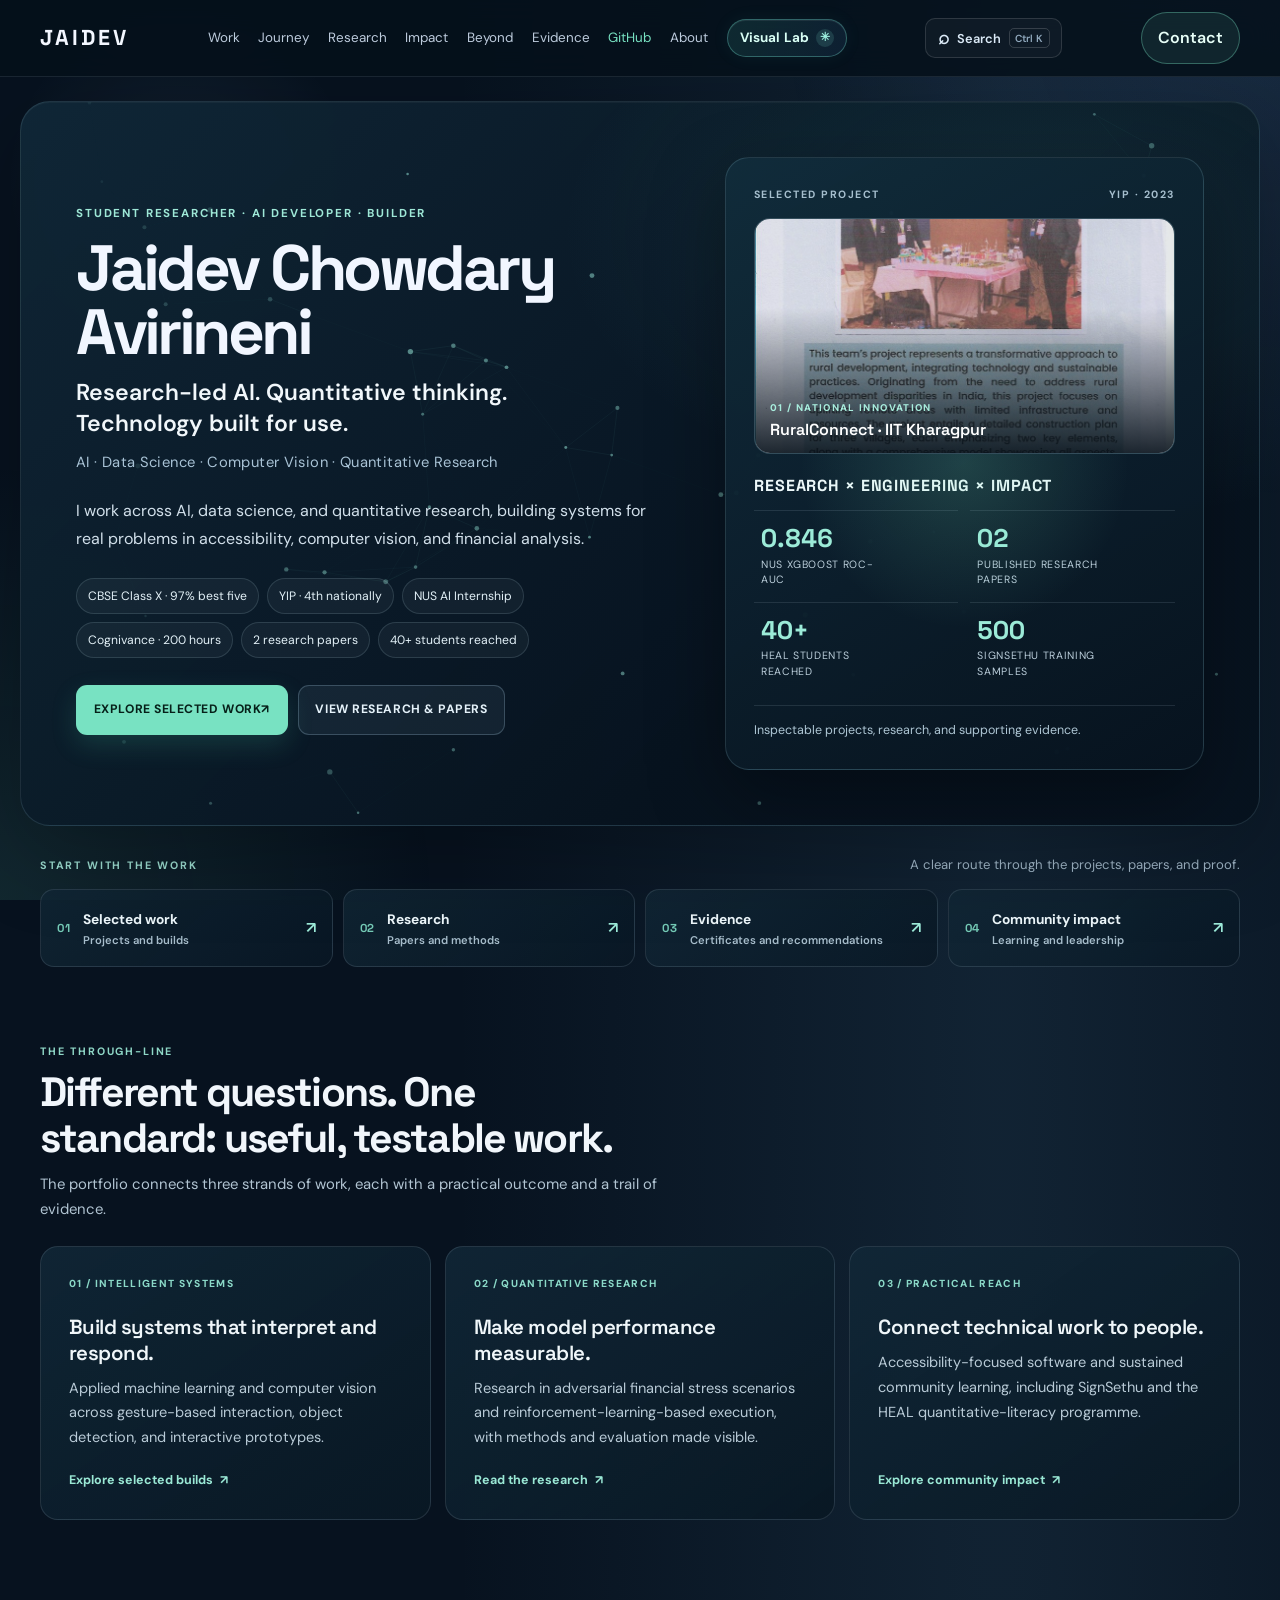
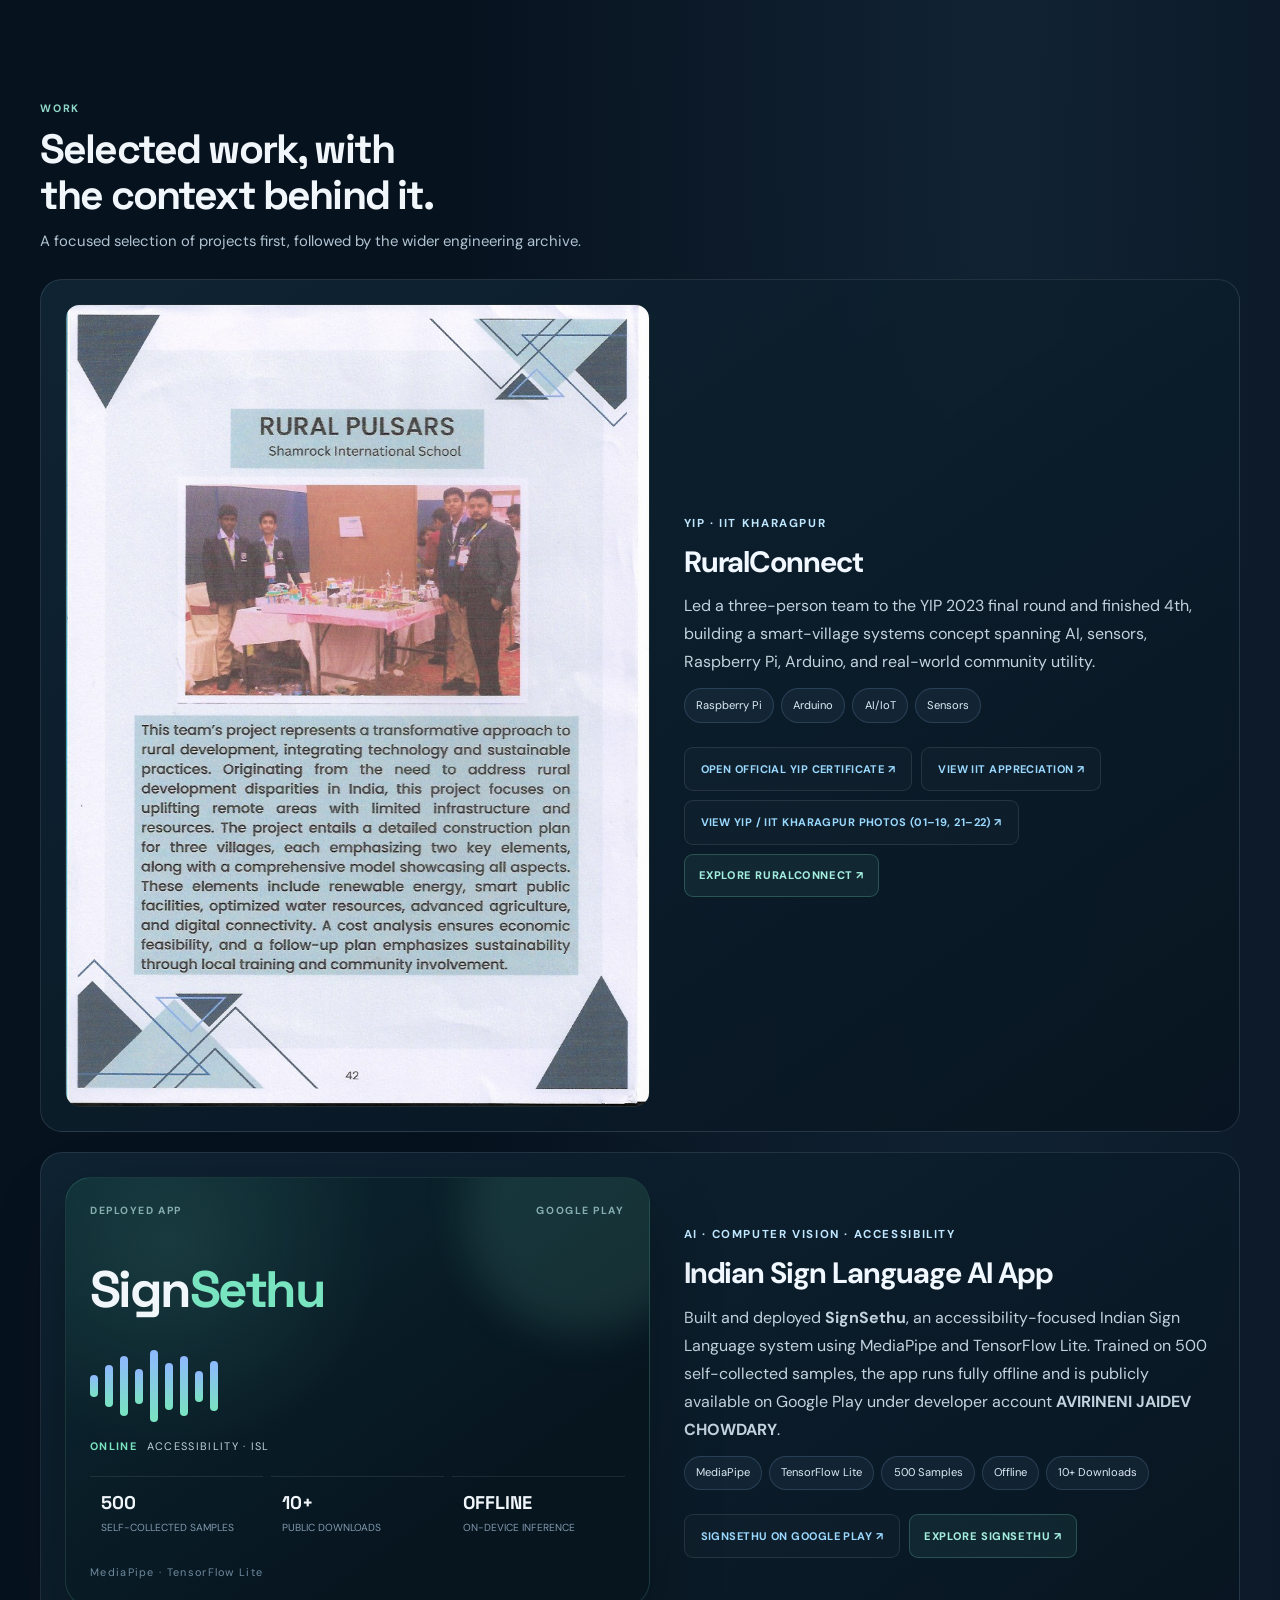
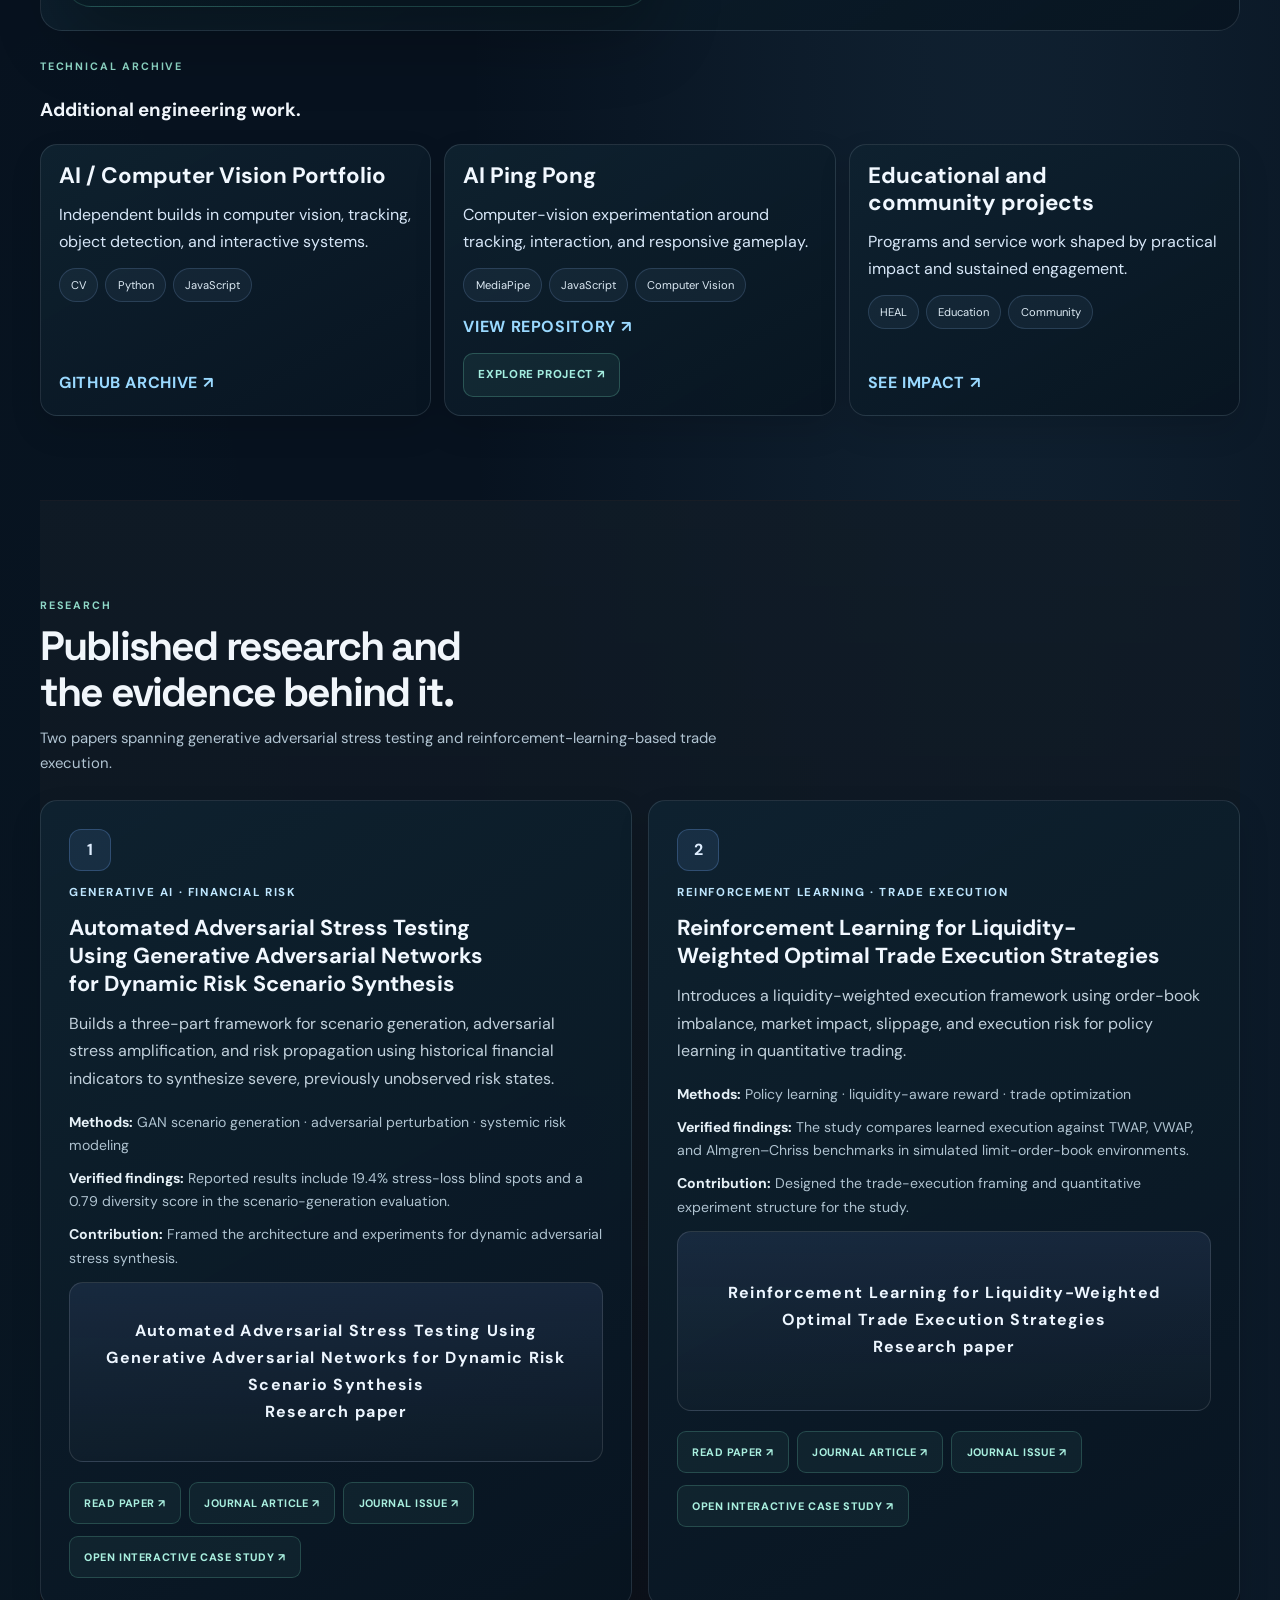
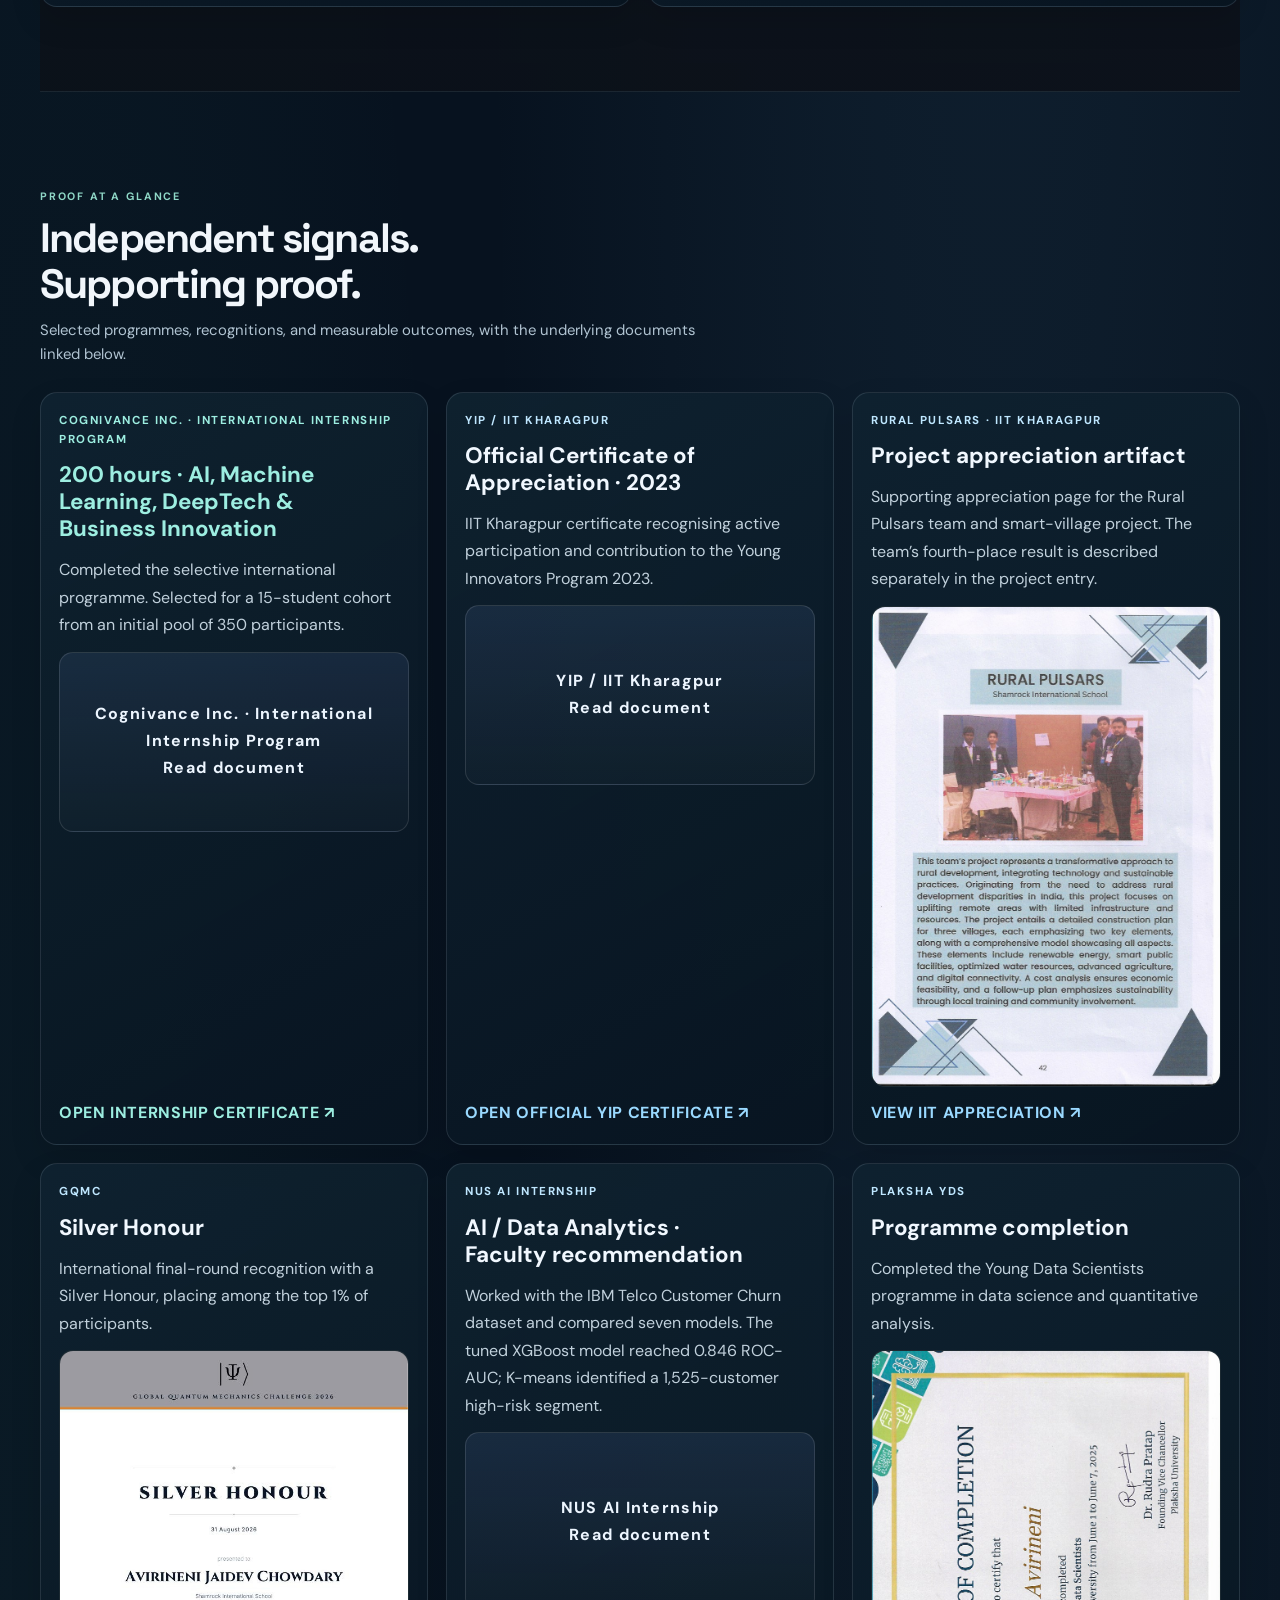
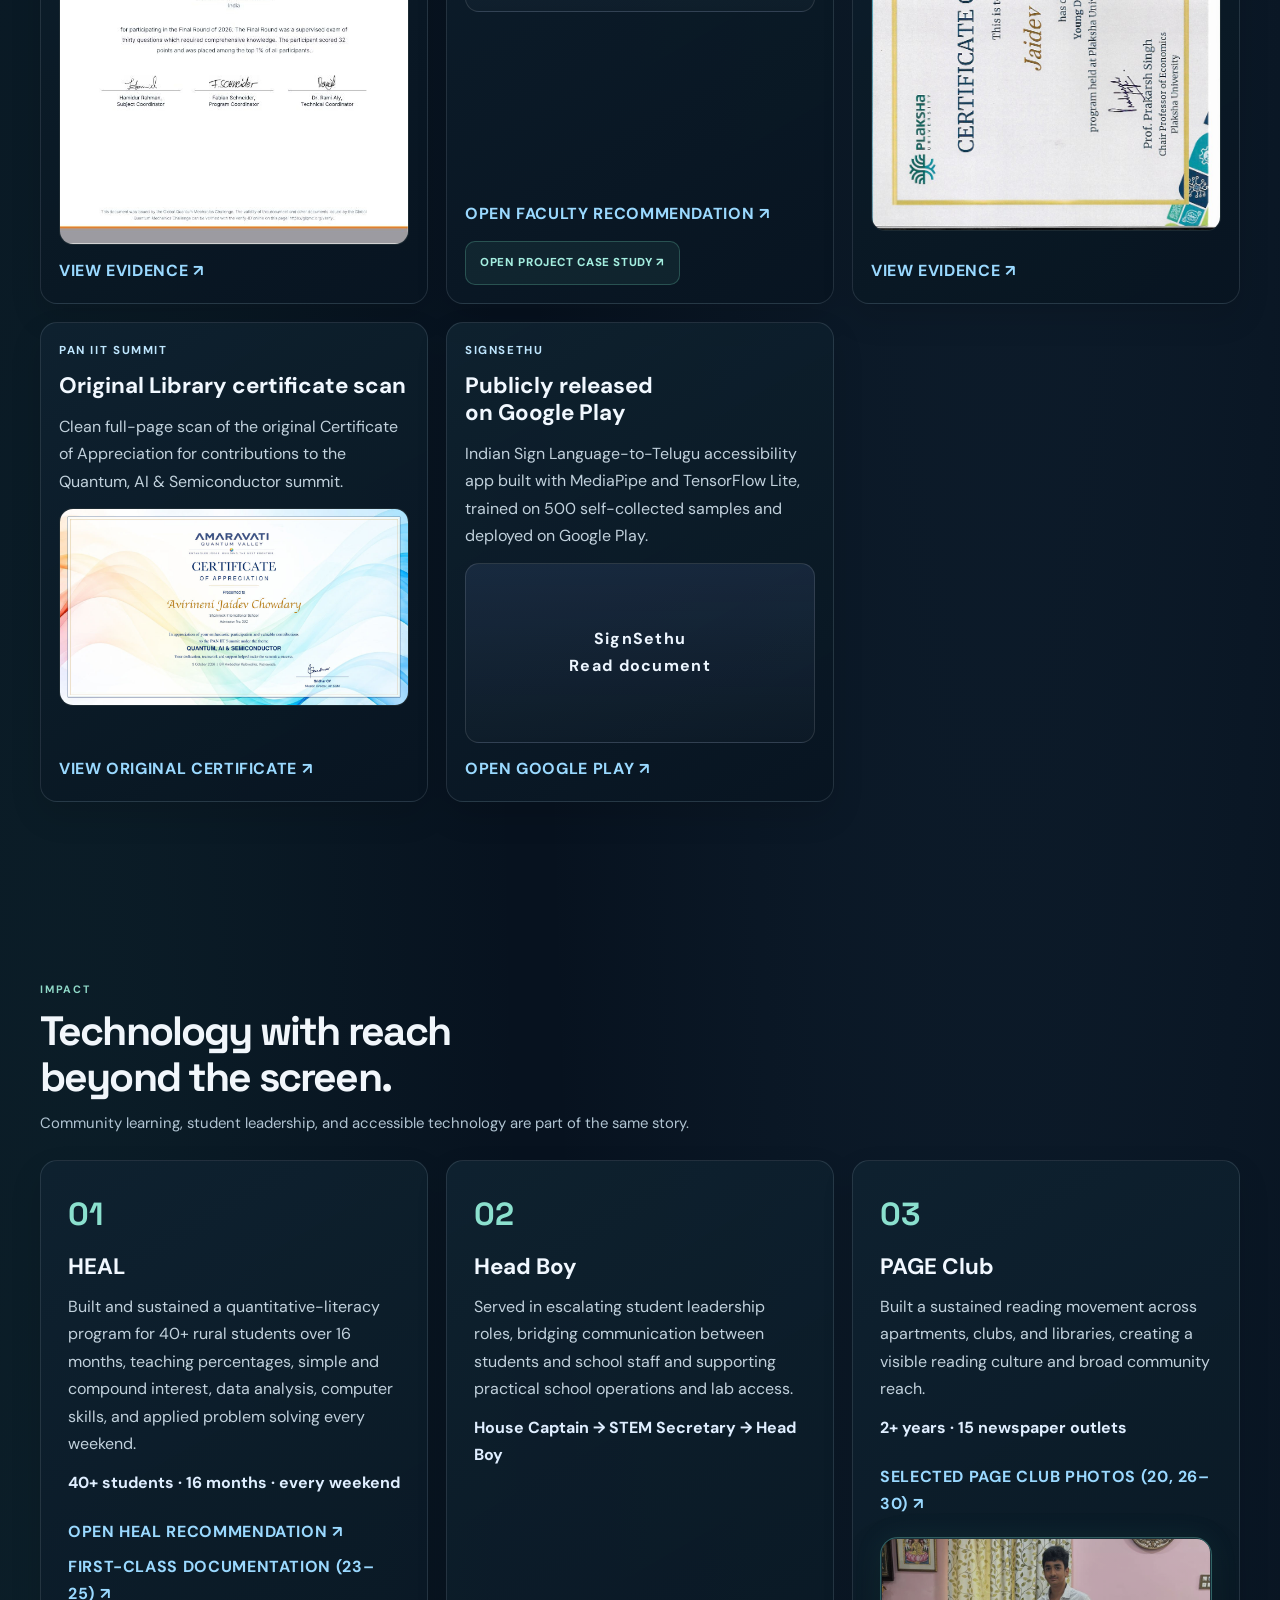
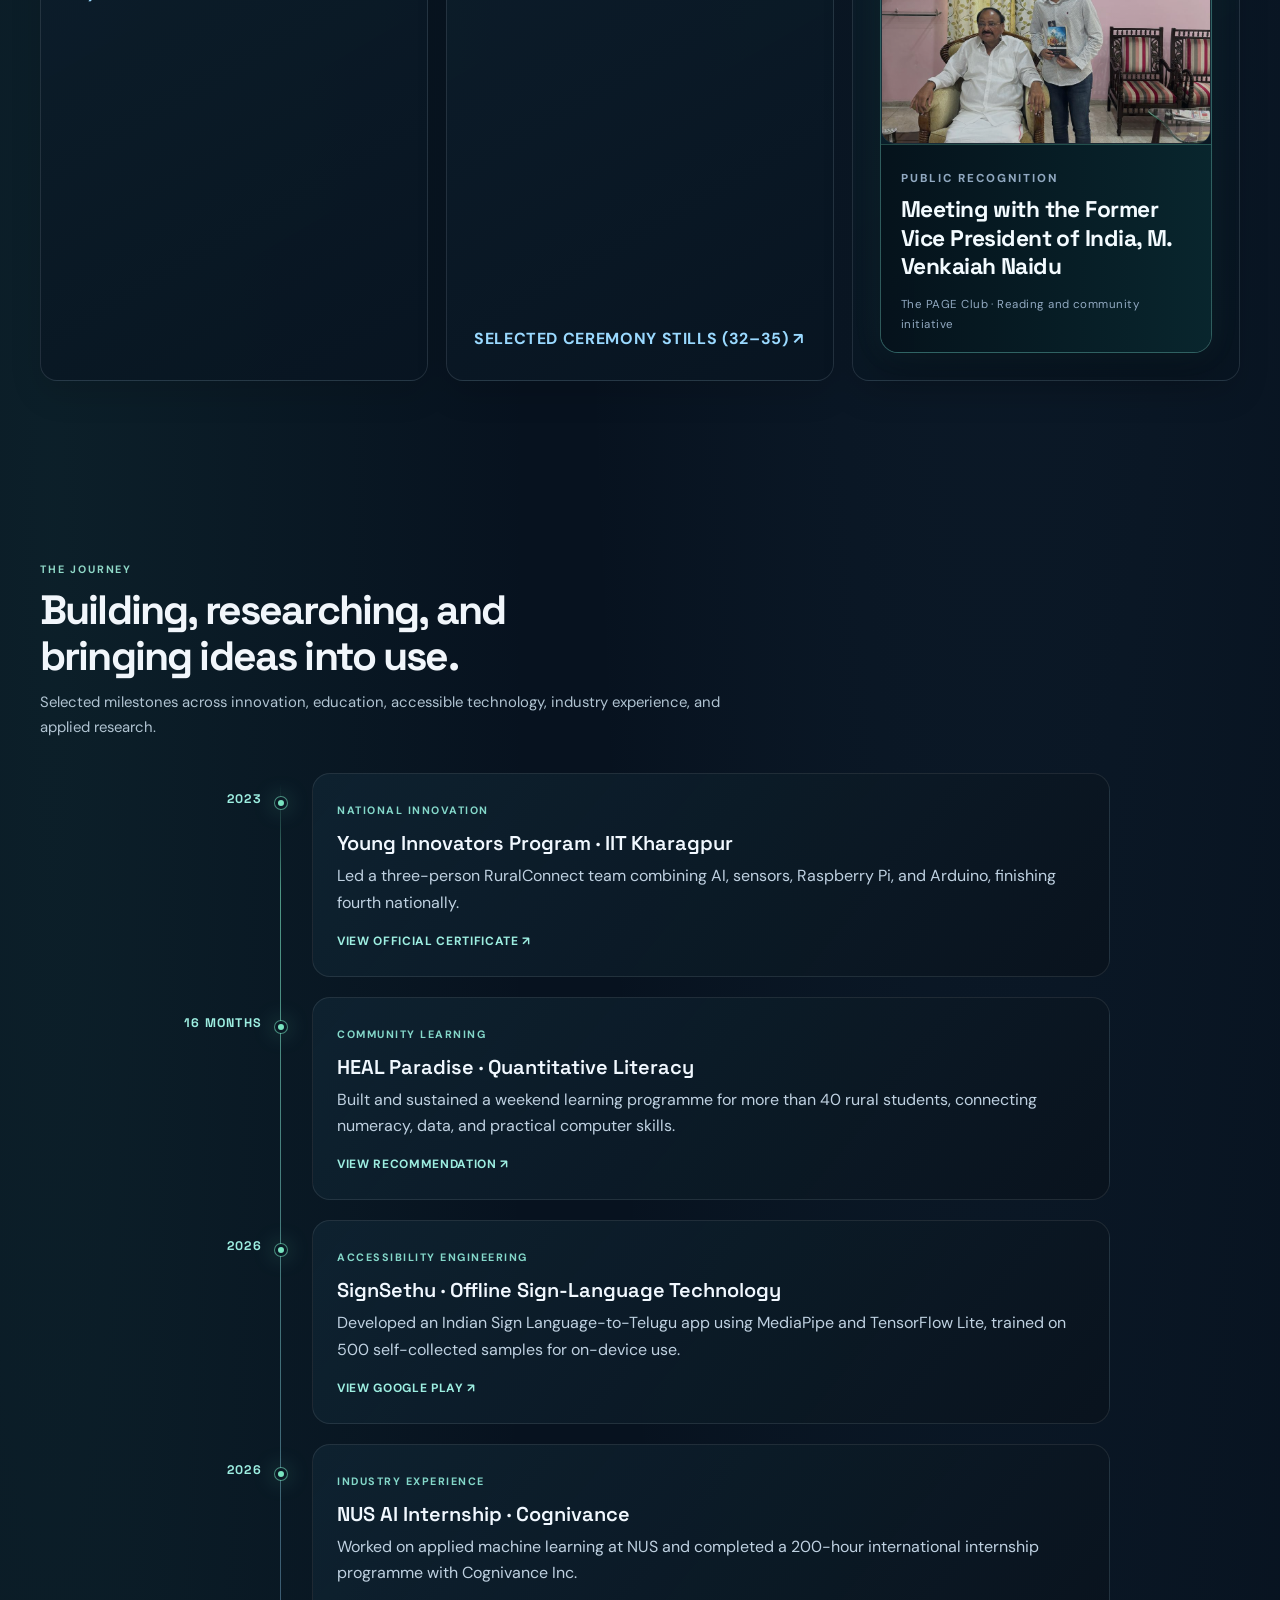
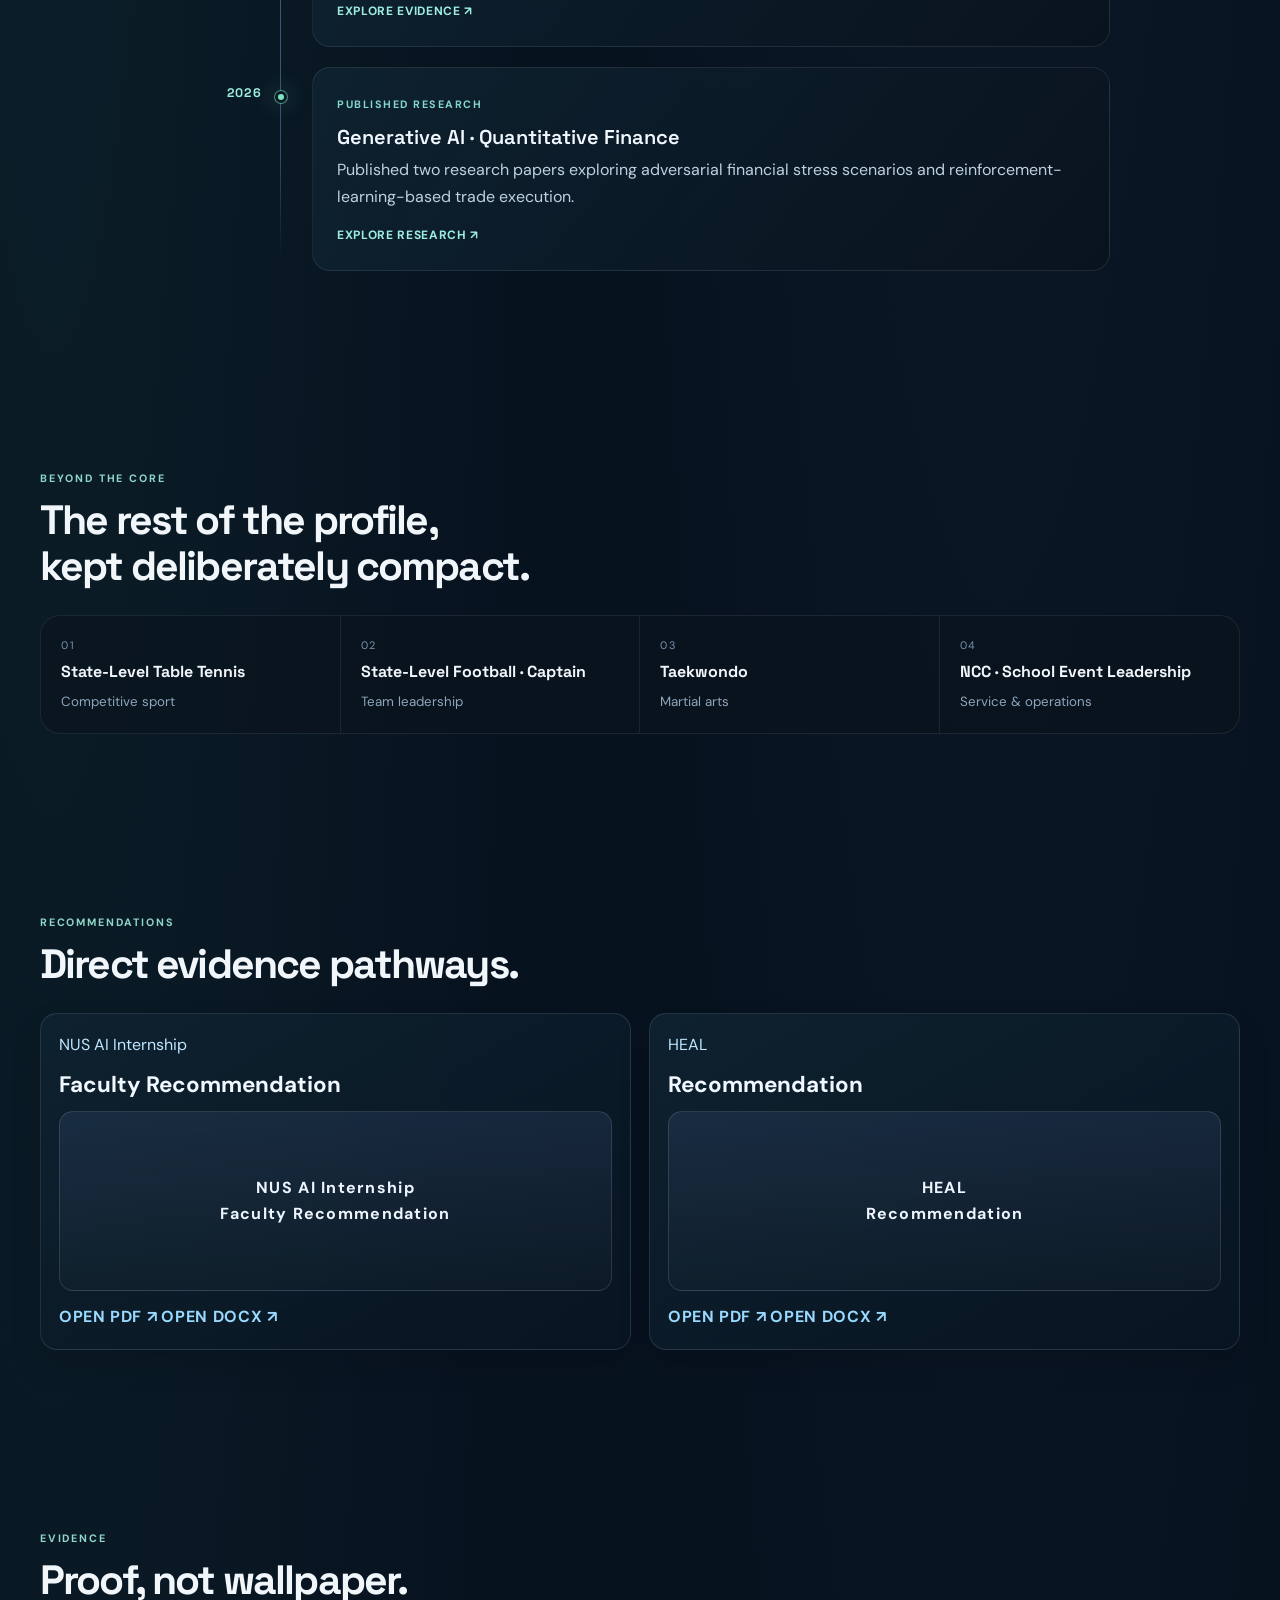
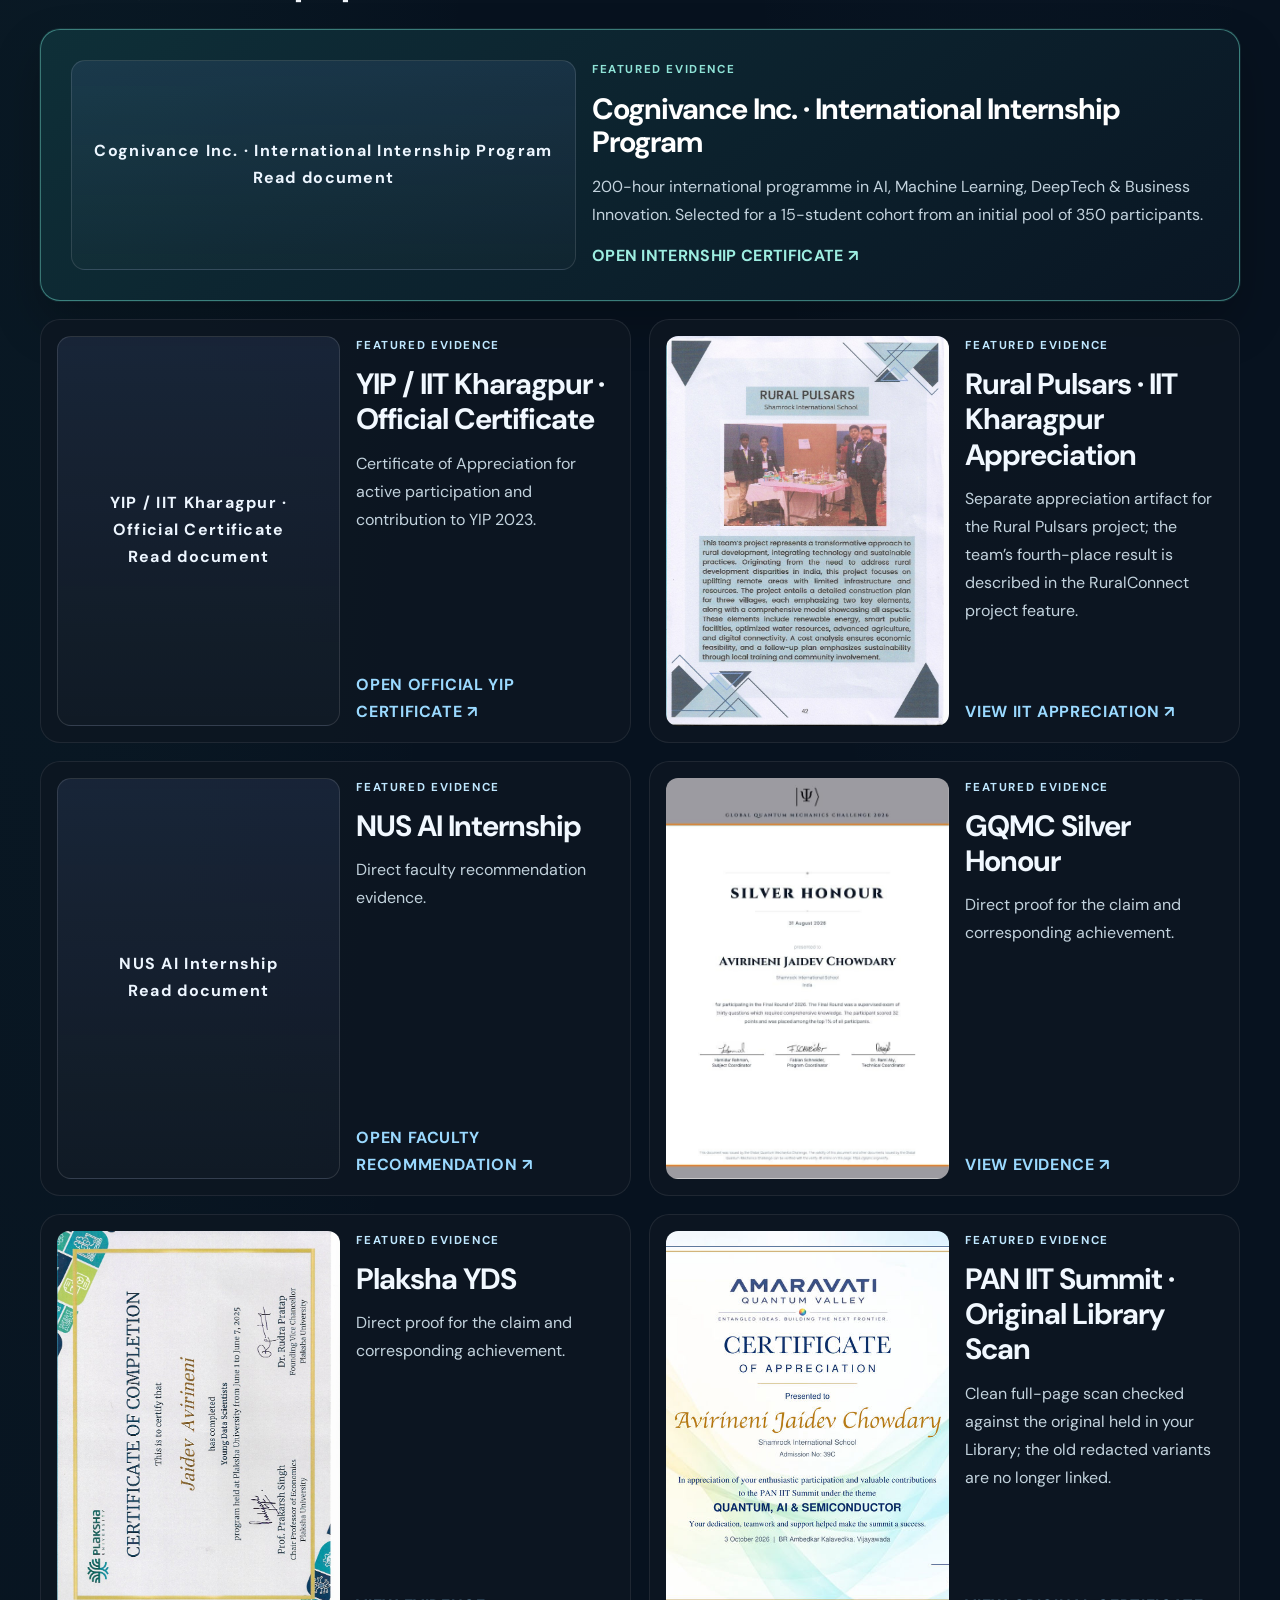
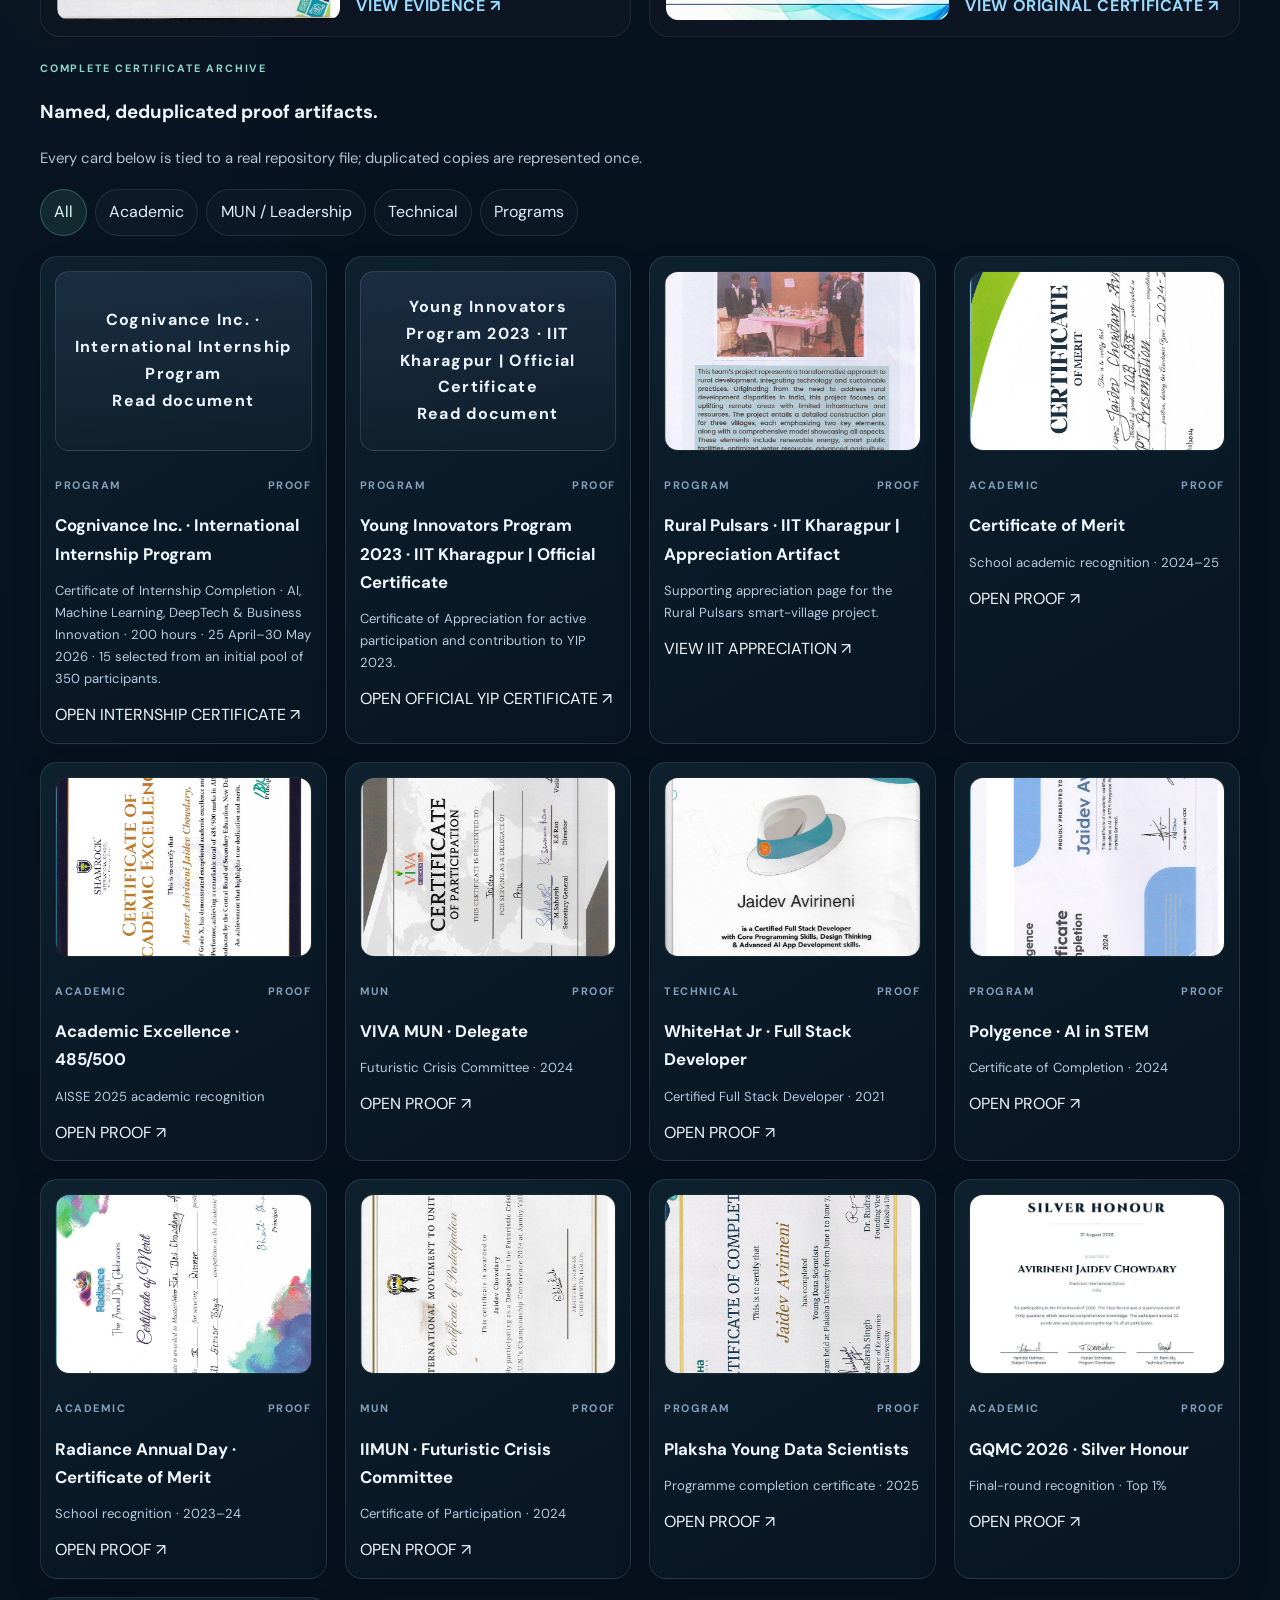
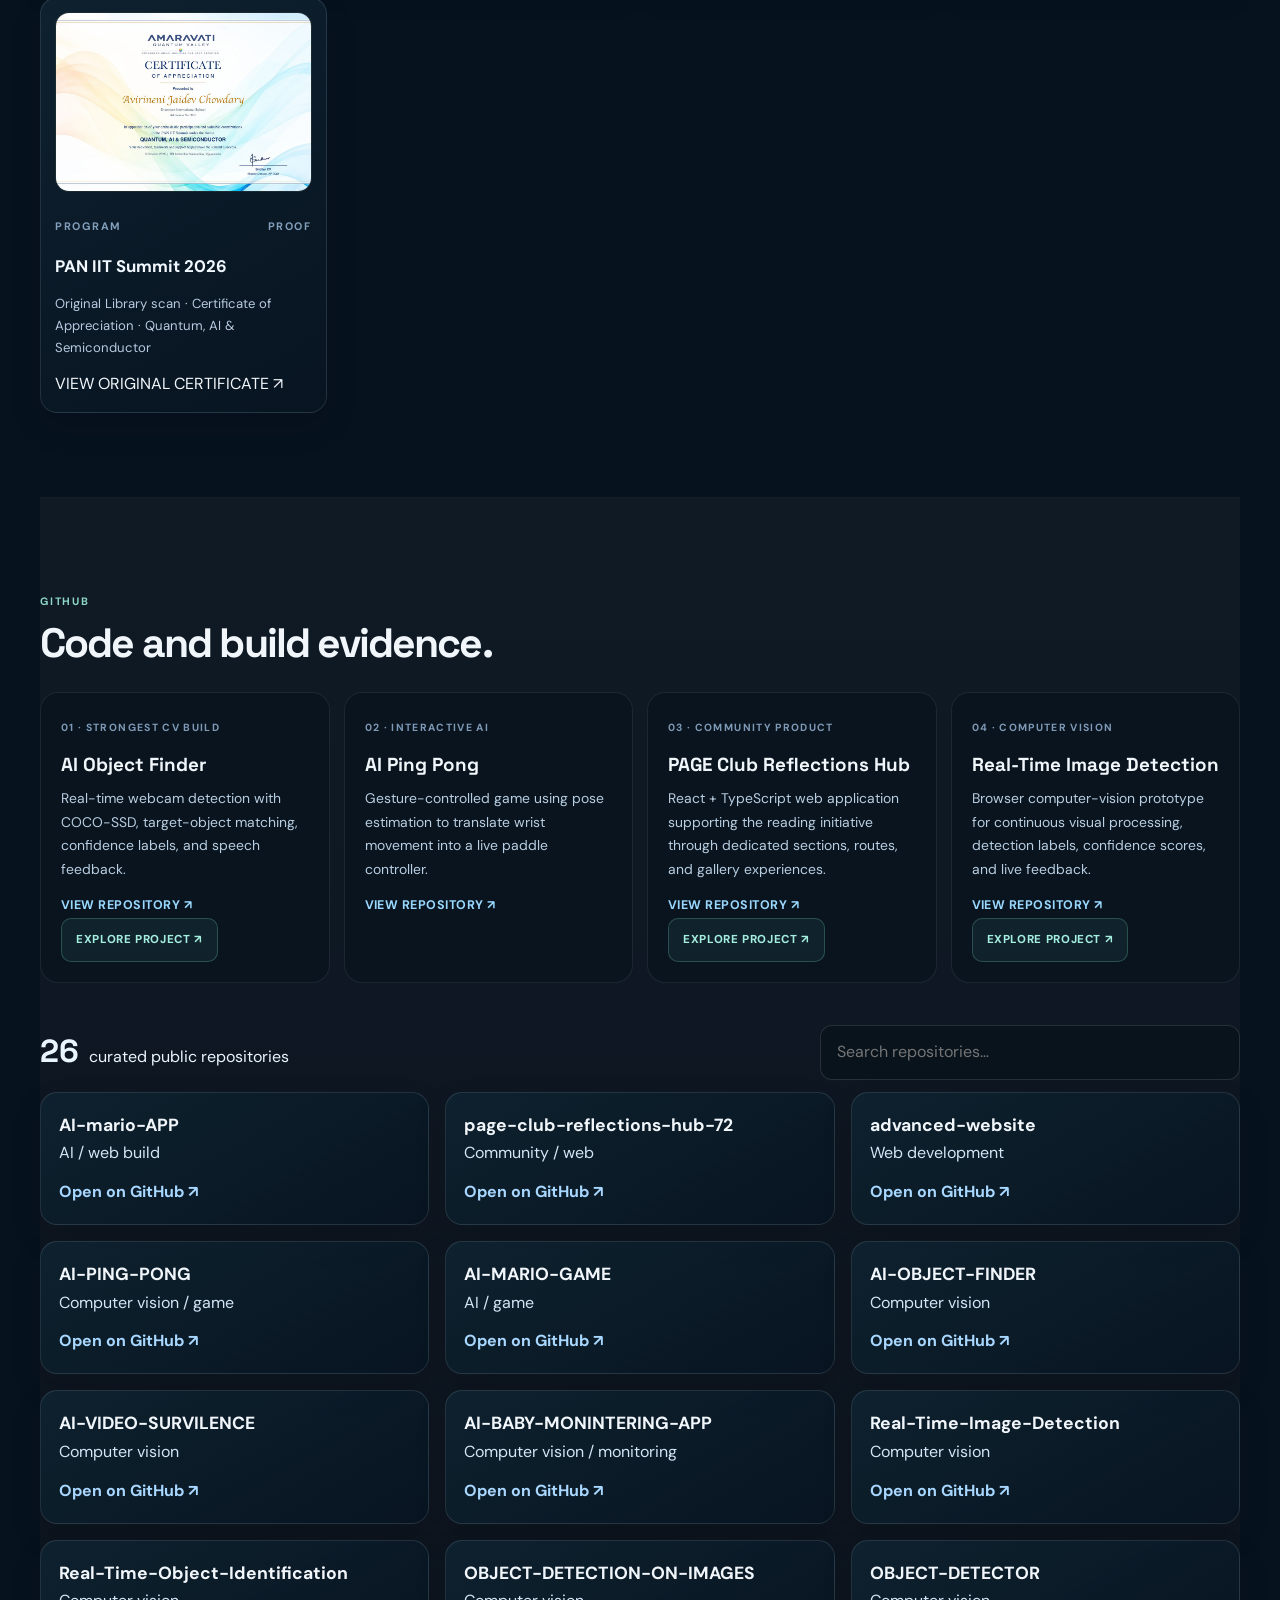
==== commit 75beb56e: "Add persistent Visual Lab themes for the portfolio" ====
--- a/index.html
+++ b/index.html
@@ -54,8 +54,18 @@
   <title>Jaidev Chowdary Avirineni | Student Researcher · AI Developer · Builder</title>
   <link rel="preconnect" href="https://fonts.googleapis.com">
   <link rel="preconnect" href="https://fonts.gstatic.com" crossorigin>
-  <link href="https://fonts.googleapis.com/css2?family=DM+Sans:wght@400;500;600;700&family=Space+Grotesk:wght@500;600;700&display=swap" rel="stylesheet">
+  <link href="https://fonts.googleapis.com/css2?family=DM+Mono:wght@400;500&family=DM+Sans:wght@400;500;600;700&family=DM+Serif+Display&family=Manrope:wght@400;500;600;700;800&family=Space+Grotesk:wght@400;500;600;700&display=swap" rel="stylesheet">
+  <script>
+    (() => {
+      try {
+        const allowed = ['aurora','orbit','editorial','quant','glass','mono','signal','field'];
+        const saved = localStorage.getItem('jaidev-portfolio-theme');
+        if (allowed.includes(saved)) document.documentElement.dataset.portfolioTheme = saved;
+      } catch (error) {}
+    })();
+  </script>
   <link rel="stylesheet" href="styles.css">
+  <link rel="stylesheet" href="portfolio-themes.css">
 </head>
 <body>
   <div class="cursor-spotlight" aria-hidden="true"></div>
--- a/portfolio-themes.css
+++ b/portfolio-themes.css
@@ -0,0 +1,143 @@
+/* Eight portfolio-wide visual systems. Default site remains unchanged without a saved selection. */
+html[data-portfolio-theme]{
+ color-scheme:dark;--site-bg:#070B18;--site-surface:#111B31;--site-surface-2:#0C1528;
+ --site-ink:#F5F8FF;--site-muted:#B6C5E3;--site-accent:#00E5FF;--site-accent-2:#FF58C7;
+ --site-line:rgba(0,229,255,.28);--site-radius:13px;--site-heading-font:"Space Grotesk",sans-serif;
+ --site-body-font:"DM Sans",sans-serif;--site-shadow:0 18px 42px rgba(0,0,0,.22);
+ --site-page-art:radial-gradient(circle at 82% 8%,rgba(0,229,255,.13),transparent 31rem),radial-gradient(circle at 8% 70%,rgba(255,88,199,.07),transparent 28rem)
+}
+html[data-portfolio-theme="aurora"]{--site-bg:#070B18;--site-surface:#111B31;--site-surface-2:#0C1528;--site-ink:#F5F8FF;--site-muted:#B6C5E3;--site-accent:#00E5FF;--site-accent-2:#FF58C7;--site-line:rgba(0,229,255,.28);--site-radius:13px;--site-heading-font:"Space Grotesk",sans-serif;--site-body-font:"DM Sans",sans-serif;--site-shadow:0 18px 42px rgba(0,0,0,.22);--site-page-art:radial-gradient(circle at 82% 8%,rgba(0,229,255,.14),transparent 31rem),radial-gradient(circle at 8% 70%,rgba(255,88,199,.08),transparent 28rem)}
+html[data-portfolio-theme="orbit"]{--site-bg:#071D49;--site-surface:#0E316F;--site-surface-2:#0A285C;--site-ink:#F5F8FF;--site-muted:#BDCEEA;--site-accent:#FFE66D;--site-accent-2:#63D7FF;--site-line:rgba(141,189,255,.3);--site-radius:10px;--site-heading-font:"Space Grotesk",sans-serif;--site-body-font:"DM Sans",sans-serif;--site-shadow:0 18px 42px rgba(0,0,0,.25);--site-page-art:radial-gradient(ellipse at 50% 0%,#123c78 0,#071D49 58%)}
+html[data-portfolio-theme="editorial"]{color-scheme:light;--site-bg:#F7F3EB;--site-surface:#FFFFFF;--site-surface-2:#EFEAE0;--site-ink:#151515;--site-muted:#4A4A4A;--site-accent:#174CFF;--site-accent-2:#C6422A;--site-line:rgba(21,21,21,.18);--site-radius:2px;--site-heading-font:"DM Serif Display",serif;--site-body-font:"DM Sans",sans-serif;--site-shadow:none;--site-page-art:linear-gradient(90deg,transparent 0 6%,rgba(23,76,255,.06) 6.1%,transparent 6.2% 94%,rgba(23,76,255,.06) 94.1%,transparent 94.2%),repeating-linear-gradient(0deg,transparent 0 38px,rgba(21,21,21,.035) 39px)}
+html[data-portfolio-theme="quant"]{--site-bg:#07140E;--site-surface:#10271A;--site-surface-2:#0A1C13;--site-ink:#F1F8F2;--site-muted:#B6CDBB;--site-accent:#C9FF47;--site-accent-2:#5EE6A8;--site-line:rgba(201,255,71,.24);--site-radius:3px;--site-heading-font:"DM Mono",monospace;--site-body-font:"DM Mono",monospace;--site-shadow:inset 0 0 0 1px rgba(0,0,0,.2);--site-page-art:repeating-linear-gradient(0deg,transparent 0 23px,rgba(201,255,71,.035) 24px),repeating-linear-gradient(90deg,transparent 0 23px,rgba(201,255,71,.035) 24px),#07140E}
+html[data-portfolio-theme="glass"]{--site-bg:#160F30;--site-surface:rgba(42,29,82,.78);--site-surface-2:rgba(38,31,70,.7);--site-ink:#FCF9FF;--site-muted:#DBD1F4;--site-accent:#E3A7FF;--site-accent-2:#7CF1DD;--site-line:rgba(227,167,255,.28);--site-radius:25px;--site-heading-font:"Manrope",sans-serif;--site-body-font:"Manrope",sans-serif;--site-shadow:0 22px 60px rgba(0,0,0,.28);--site-page-art:radial-gradient(ellipse at 82% 12%,#3A1B66 0,transparent 34%),radial-gradient(ellipse at 6% 84%,#0D555C 0,transparent 33%),#160F30}
+html[data-portfolio-theme="mono"]{color-scheme:light;--site-bg:#F4F4F4;--site-surface:#FFFFFF;--site-surface-2:#E9E9E9;--site-ink:#080808;--site-muted:#444444;--site-accent:#111111;--site-accent-2:#555555;--site-line:rgba(8,8,8,.26);--site-radius:0px;--site-heading-font:"Manrope",sans-serif;--site-body-font:"DM Sans",sans-serif;--site-shadow:5px 5px 0 #D5D5D5;--site-page-art:repeating-linear-gradient(90deg,transparent 0 59px,rgba(8,8,8,.025) 60px,transparent 61px),repeating-linear-gradient(0deg,transparent 0 59px,rgba(8,8,8,.025) 60px,transparent 61px),#F4F4F4}
+html[data-portfolio-theme="signal"]{--site-bg:#2D0B42;--site-surface:#4B145B;--site-surface-2:#35104C;--site-ink:#FFF8F0;--site-muted:#F4D8E8;--site-accent:#FFE45E;--site-accent-2:#FF765E;--site-line:rgba(255,228,94,.3);--site-radius:25px;--site-heading-font:"Manrope",sans-serif;--site-body-font:"Manrope",sans-serif;--site-shadow:0 20px 45px rgba(0,0,0,.25);--site-page-art:radial-gradient(ellipse at 85% 12%,#7D225F 0,transparent 37%),radial-gradient(circle at 18% 72%,rgba(255,228,94,.08),transparent 22%),linear-gradient(135deg,#2D0B42,#32105A)}
+html[data-portfolio-theme="field"]{color-scheme:light;--site-bg:#F1E5C9;--site-surface:#FFF8E8;--site-surface-2:#EBDDbd;--site-ink:#29231C;--site-muted:#595044;--site-accent:#963817;--site-accent-2:#1F5140;--site-line:rgba(41,35,28,.24);--site-radius:3px;--site-heading-font:"DM Serif Display",serif;--site-body-font:"DM Sans",sans-serif;--site-shadow:4px 5px 0 rgba(89,65,40,.13);--site-page-art:repeating-linear-gradient(0deg,transparent 0 31px,rgba(41,35,28,.07) 32px),linear-gradient(90deg,transparent 0 8%,rgba(150,56,23,.1) 8.1%,transparent 8.2%),#F1E5C9}
+
+html[data-portfolio-theme] body{color:var(--site-ink);background:var(--site-page-art);background-attachment:fixed;font-family:var(--site-body-font)}
+html[data-portfolio-theme] body:before{background:radial-gradient(circle at 92% 12%,color-mix(in srgb,var(--site-accent) 12%,transparent),transparent 28rem),radial-gradient(circle at 4% 85%,color-mix(in srgb,var(--site-accent-2) 8%,transparent),transparent 25rem)}
+html[data-portfolio-theme] h1,html[data-portfolio-theme] h2,html[data-portfolio-theme] h3,html[data-portfolio-theme] h4,html[data-portfolio-theme] .brand{color:var(--site-ink);font-family:var(--site-heading-font)}
+html[data-portfolio-theme] p{color:var(--site-muted)}
+html[data-portfolio-theme] a{text-decoration-color:color-mix(in srgb,var(--site-accent) 45%,transparent)}
+html[data-portfolio-theme] .site-header{background:color-mix(in srgb,var(--site-bg) 88%,transparent);border-bottom:1px solid var(--site-line);backdrop-filter:blur(18px)}
+html[data-portfolio-theme] .brand,html[data-portfolio-theme] .nav{color:var(--site-ink)}
+html[data-portfolio-theme] .nav a{color:var(--site-muted)}
+html[data-portfolio-theme] .nav a:hover,html[data-portfolio-theme] .nav a.active{color:var(--site-accent)}
+html[data-portfolio-theme] .header-cta,html[data-portfolio-theme] .menu-toggle,html[data-portfolio-theme] .command-trigger{border:1px solid var(--site-line);background:var(--site-surface);color:var(--site-ink)}
+html[data-portfolio-theme] .hero.section-wrap{border:1px solid var(--site-line);border-radius:var(--site-radius);background:radial-gradient(ellipse at 86% 12%,color-mix(in srgb,var(--site-accent) 14%,transparent),transparent 28rem),radial-gradient(ellipse at 12% 84%,color-mix(in srgb,var(--site-accent-2) 8%,transparent),transparent 25rem),color-mix(in srgb,var(--site-surface) 92%,var(--site-bg));box-shadow:var(--site-shadow)}
+html[data-portfolio-theme] .hero h1,html[data-portfolio-theme] .hero-subtitle,html[data-portfolio-theme] .hero-meta-line,html[data-portfolio-theme] .lead{color:var(--site-ink)}
+html[data-portfolio-theme] .lead{opacity:.9}
+html[data-portfolio-theme] .hero .kicker,html[data-portfolio-theme] .section-kicker,html[data-portfolio-theme] .meta-tag,html[data-portfolio-theme] .proof-tag,html[data-portfolio-theme] .journey-tag,html[data-portfolio-theme] .recognition-kicker{color:var(--site-accent)}
+html[data-portfolio-theme] .credibility-strip span,html[data-portfolio-theme] .chip-row span,html[data-portfolio-theme] .skill-cloud span,html[data-portfolio-theme] .spec-tags span{border-color:var(--site-line);background:color-mix(in srgb,var(--site-accent) 7%,var(--site-surface));color:var(--site-ink)}
+html[data-portfolio-theme] .button.primary{border-color:var(--site-accent);background:var(--site-accent);color:var(--site-bg);box-shadow:var(--site-shadow)}
+html[data-portfolio-theme] .button.secondary,html[data-portfolio-theme] .button.ghost{border-color:var(--site-line);background:var(--site-surface);color:var(--site-ink)}
+html[data-portfolio-theme] .quick-path-items a{border-color:var(--site-line);border-radius:var(--site-radius);background:var(--site-surface);box-shadow:var(--site-shadow);color:var(--site-ink)}
+html[data-portfolio-theme] .quick-path-number,html[data-portfolio-theme] .quick-path-arrow{color:var(--site-accent)}
+html[data-portfolio-theme] .quick-path-copy strong{color:var(--site-ink)}
+html[data-portfolio-theme] .quick-path-copy small{color:var(--site-muted)}
+html[data-portfolio-theme] .dark-panel{background:linear-gradient(180deg,color-mix(in srgb,var(--site-surface) 70%,transparent),color-mix(in srgb,var(--site-bg) 82%,transparent));border-color:var(--site-line)}
+html[data-portfolio-theme] .approach-card,html[data-portfolio-theme] .signal-card,html[data-portfolio-theme] .feature-block,html[data-portfolio-theme] .archive-card,html[data-portfolio-theme] .research-card,html[data-portfolio-theme] .impact-card,html[data-portfolio-theme] .proof-card,html[data-portfolio-theme] .recommendation-card,html[data-portfolio-theme] .certificate-card,html[data-portfolio-theme] .repo-feature,html[data-portfolio-theme] .repo-card,html[data-portfolio-theme] .media-card,html[data-portfolio-theme] .journey-card,html[data-portfolio-theme] .media-group,html[data-portfolio-theme] .subtle-panel,html[data-portfolio-theme] .contact-panel,html[data-portfolio-theme] .evidence-feature{border:1px solid var(--site-line);border-radius:var(--site-radius);background:var(--site-surface);box-shadow:var(--site-shadow)}
+html[data-portfolio-theme] .approach-card h3,html[data-portfolio-theme] .feature-copy h3,html[data-portfolio-theme] .archive-card h4,html[data-portfolio-theme] .research-card h3,html[data-portfolio-theme] .impact-card h3,html[data-portfolio-theme] .proof-card h3,html[data-portfolio-theme] .recommendation-card h3,html[data-portfolio-theme] .repo-feature h3,html[data-portfolio-theme] .repo-card h3,html[data-portfolio-theme] .journey-card h3{color:var(--site-ink)}
+html[data-portfolio-theme] .approach-card p,html[data-portfolio-theme] .feature-copy p,html[data-portfolio-theme] .archive-card p,html[data-portfolio-theme] .research-card p,html[data-portfolio-theme] .impact-card p,html[data-portfolio-theme] .proof-card p,html[data-portfolio-theme] .recommendation-card p,html[data-portfolio-theme] .repo-feature p,html[data-portfolio-theme] .repo-card p,html[data-portfolio-theme] .journey-card p{color:var(--site-muted)}
+html[data-portfolio-theme] .approach-card a,html[data-portfolio-theme] .feature-copy a,html[data-portfolio-theme] .archive-card a,html[data-portfolio-theme] .research-card a,html[data-portfolio-theme] .mini-link,html[data-portfolio-theme] .repo-feature a{color:var(--site-accent)}
+html[data-portfolio-theme] .journey-marker{background:var(--site-accent);border-color:var(--site-bg);box-shadow:0 0 0 1px var(--site-line),0 0 20px color-mix(in srgb,var(--site-accent) 48%,transparent)}
+html[data-portfolio-theme] .journey-year,html[data-portfolio-theme] .impact-number,html[data-portfolio-theme] .signal-stats strong,html[data-portfolio-theme] .certificate-topline,html[data-portfolio-theme] .repo-rank{color:var(--site-accent)}
+html[data-portfolio-theme] .signal-stats span,html[data-portfolio-theme] .signal-note,html[data-portfolio-theme] .detail-list,html[data-portfolio-theme] .section-note,html[data-portfolio-theme] .rigor-copy{color:var(--site-muted)}
+html[data-portfolio-theme] .signal-note{border-color:var(--site-line)}
+html[data-portfolio-theme] .impact-recognition{border-color:var(--site-line);background:color-mix(in srgb,var(--site-surface) 86%,var(--site-bg))}
+html[data-portfolio-theme] .impact-recognition strong{color:var(--site-ink)}
+html[data-portfolio-theme] .recognition-context{color:var(--site-muted)}
+html[data-portfolio-theme] .project-open-trigger,html[data-portfolio-theme] .case-study-trigger,html[data-portfolio-theme] .filter-chip,html[data-portfolio-theme] .paper-actions a,html[data-portfolio-theme] .dialog-links a{border-color:var(--site-line);background:color-mix(in srgb,var(--site-accent) 9%,var(--site-surface));color:var(--site-accent)}
+html[data-portfolio-theme] .filter-chip.active{background:var(--site-accent);border-color:var(--site-accent);color:var(--site-bg)}
+html[data-portfolio-theme] .document-preview{border-color:var(--site-line);background:linear-gradient(145deg,color-mix(in srgb,var(--site-accent) 10%,var(--site-surface)),var(--site-surface-2));color:var(--site-muted)}
+html[data-portfolio-theme] .media-caption,html[data-portfolio-theme] .archive-note{color:var(--site-muted)}
+html[data-portfolio-theme] .media-card img,html[data-portfolio-theme] .certificate-card img,html[data-portfolio-theme] .feature-image-wrap img{border-color:var(--site-line)}
+html[data-portfolio-theme] .contact-panel{background:radial-gradient(ellipse at 92% 18%,color-mix(in srgb,var(--site-accent) 12%,transparent),transparent 27rem),var(--site-surface)}
+html[data-portfolio-theme] .contact-panel h2{color:var(--site-ink)}
+html[data-portfolio-theme] .footer{border-color:var(--site-line);color:var(--site-muted)}
+html[data-portfolio-theme] .scroll-progress span{background:linear-gradient(90deg,var(--site-accent),var(--site-accent-2))}
+html[data-portfolio-theme] .interactive-dialog .dialog-panel,html[data-portfolio-theme] .command-panel{border-color:var(--site-line);border-radius:var(--site-radius);background:var(--site-surface);color:var(--site-ink)}
+html[data-portfolio-theme] .dialog-panel h2,html[data-portfolio-theme] .dialog-panel h3,html[data-portfolio-theme] .command-heading h2{color:var(--site-ink)}
+html[data-portfolio-theme] .dialog-intro,html[data-portfolio-theme] .case-sections p,html[data-portfolio-theme] .command-result-copy small{color:var(--site-muted)}
+html[data-portfolio-theme] .dialog-close,html[data-portfolio-theme] .command-search-wrap,html[data-portfolio-theme] .modal-actions button,html[data-portfolio-theme] .modal-close{border-color:var(--site-line);background:var(--site-surface-2);color:var(--site-ink)}
+html[data-portfolio-theme] .command-search-wrap input,html[data-portfolio-theme] .command-result{color:var(--site-ink)}
+html[data-portfolio-theme] .command-result:hover,html[data-portfolio-theme] .command-result.is-selected{border-color:var(--site-line);background:var(--site-surface-2)}
+html[data-portfolio-theme] a:focus-visible,html[data-portfolio-theme] button:focus-visible,html[data-portfolio-theme] input:focus-visible{outline:2px solid var(--site-accent);outline-offset:3px}
+
+/* Neon Circuit */
+html[data-portfolio-theme="aurora"] .hero.section-wrap{background:radial-gradient(circle at 82% 16%,rgba(0,229,255,.17),transparent 29rem),radial-gradient(circle at 76% 78%,rgba(255,88,199,.12),transparent 25rem),linear-gradient(135deg,#0C1830,#070B18 68%)}
+html[data-portfolio-theme="aurora"] .hero .kicker,html[data-portfolio-theme="aurora"] .section-kicker{text-shadow:0 0 14px rgba(0,229,255,.2)}
+html[data-portfolio-theme="aurora"] .signal-stats div:nth-child(even) strong,html[data-portfolio-theme="aurora"] .proof-card-prominent h3{color:#FF58C7}
+
+/* Orbital Research */
+html[data-portfolio-theme="orbit"] .hero.section-wrap{background:radial-gradient(ellipse at 50% 0%,#123c78 0,#0B2B60 42%,#071D49 80%)}
+html[data-portfolio-theme="orbit"] .section-kicker,html[data-portfolio-theme="orbit"] .meta-tag{color:#63D7FF}
+html[data-portfolio-theme="orbit"] .button.primary{color:#071D49}
+html[data-portfolio-theme="orbit"] .signal-stats strong{color:#FFE66D}
+
+/* Swiss Editorial */
+html[data-portfolio-theme="editorial"] body:before{opacity:.18}
+html[data-portfolio-theme="editorial"] .site-header{background:rgba(247,243,235,.94)}
+html[data-portfolio-theme="editorial"] .hero.section-wrap{border:0;border-bottom:3px solid #151515;border-radius:0;background:linear-gradient(135deg,#fff 0 68%,#E9EFFF 68%);box-shadow:none}
+html[data-portfolio-theme="editorial"] .hero h1,html[data-portfolio-theme="editorial"] .section-heading h2,html[data-portfolio-theme="editorial"] .contact-panel h2{font-weight:400;letter-spacing:-.045em}
+html[data-portfolio-theme="editorial"] .hero .kicker,html[data-portfolio-theme="editorial"] .recognition-kicker,html[data-portfolio-theme="editorial"] .meta-tag{color:#C6422A}
+html[data-portfolio-theme="editorial"] .approach-card,html[data-portfolio-theme="editorial"] .signal-card,html[data-portfolio-theme="editorial"] .feature-block,html[data-portfolio-theme="editorial"] .archive-card,html[data-portfolio-theme="editorial"] .research-card,html[data-portfolio-theme="editorial"] .impact-card,html[data-portfolio-theme="editorial"] .proof-card,html[data-portfolio-theme="editorial"] .recommendation-card,html[data-portfolio-theme="editorial"] .certificate-card,html[data-portfolio-theme="editorial"] .repo-feature,html[data-portfolio-theme="editorial"] .repo-card,html[data-portfolio-theme="editorial"] .journey-card,html[data-portfolio-theme="editorial"] .contact-panel,html[data-portfolio-theme="editorial"] .faq-item{border-radius:0;box-shadow:none}
+html[data-portfolio-theme="editorial"] .feature-block,html[data-portfolio-theme="editorial"] .approach-card,html[data-portfolio-theme="editorial"] .research-card{border-top:2px solid #151515}
+html[data-portfolio-theme="editorial"] .button.primary{background:#174CFF;border-color:#174CFF;color:#fff}
+html[data-portfolio-theme="editorial"] .button.secondary,html[data-portfolio-theme="editorial"] .button.ghost{border-color:#151515;color:#151515}
+html[data-portfolio-theme="editorial"] .section-kicker{color:#174CFF}
+html[data-portfolio-theme="editorial"] .dark-panel{border-block:2px solid #151515}
+
+/* Quant Terminal */
+html[data-portfolio-theme="quant"] body{font-size:14px;line-height:1.75}
+html[data-portfolio-theme="quant"] .hero h1,html[data-portfolio-theme="quant"] .section-heading h2{text-transform:uppercase;letter-spacing:-.065em}
+html[data-portfolio-theme="quant"] .hero.section-wrap,html[data-portfolio-theme="quant"] .approach-card,html[data-portfolio-theme="quant"] .signal-card,html[data-portfolio-theme="quant"] .feature-block,html[data-portfolio-theme="quant"] .archive-card,html[data-portfolio-theme="quant"] .research-card,html[data-portfolio-theme="quant"] .impact-card,html[data-portfolio-theme="quant"] .proof-card,html[data-portfolio-theme="quant"] .recommendation-card,html[data-portfolio-theme="quant"] .certificate-card,html[data-portfolio-theme="quant"] .repo-feature,html[data-portfolio-theme="quant"] .repo-card,html[data-portfolio-theme="quant"] .journey-card{border-radius:3px}
+html[data-portfolio-theme="quant"] .button.primary{color:#07140E}
+html[data-portfolio-theme="quant"] .signal-card{background:linear-gradient(145deg,#0B2016,#06100B)}
+
+/* Violet Observatory */
+html[data-portfolio-theme="glass"] body:before{opacity:.9}
+html[data-portfolio-theme="glass"] .site-header{background:rgba(22,15,48,.72)}
+html[data-portfolio-theme="glass"] .approach-card,html[data-portfolio-theme="glass"] .signal-card,html[data-portfolio-theme="glass"] .feature-block,html[data-portfolio-theme="glass"] .archive-card,html[data-portfolio-theme="glass"] .research-card,html[data-portfolio-theme="glass"] .impact-card,html[data-portfolio-theme="glass"] .proof-card,html[data-portfolio-theme="glass"] .recommendation-card,html[data-portfolio-theme="glass"] .certificate-card,html[data-portfolio-theme="glass"] .repo-feature,html[data-portfolio-theme="glass"] .repo-card,html[data-portfolio-theme="glass"] .journey-card,html[data-portfolio-theme="glass"] .faq-item{background:linear-gradient(145deg,rgba(227,167,255,.13),rgba(124,241,221,.055));backdrop-filter:blur(16px);border-color:rgba(255,255,255,.2)}
+html[data-portfolio-theme="glass"] .hero.section-wrap{background:radial-gradient(ellipse at 82% 12%,#3A1B66 0,transparent 34%),radial-gradient(ellipse at 6% 84%,#0D555C 0,transparent 33%),#160F30}
+html[data-portfolio-theme="glass"] .signal-card{border-radius:32px}
+html[data-portfolio-theme="glass"] .button.primary{color:#160F30}
+
+/* Monochrome Gallery */
+html[data-portfolio-theme="mono"] body:before{opacity:.08}
+html[data-portfolio-theme="mono"] .site-header{background:rgba(244,244,244,.94)}
+html[data-portfolio-theme="mono"] .hero.section-wrap{border:3px solid #080808;border-radius:0;background:#fff;box-shadow:12px 12px 0 #D5D5D5}
+html[data-portfolio-theme="mono"] .hero h1,html[data-portfolio-theme="mono"] .section-heading h2{text-transform:uppercase;font-weight:800;letter-spacing:-.09em}
+html[data-portfolio-theme="mono"] .approach-card,html[data-portfolio-theme="mono"] .signal-card,html[data-portfolio-theme="mono"] .feature-block,html[data-portfolio-theme="mono"] .archive-card,html[data-portfolio-theme="mono"] .research-card,html[data-portfolio-theme="mono"] .impact-card,html[data-portfolio-theme="mono"] .proof-card,html[data-portfolio-theme="mono"] .recommendation-card,html[data-portfolio-theme="mono"] .certificate-card,html[data-portfolio-theme="mono"] .repo-feature,html[data-portfolio-theme="mono"] .repo-card,html[data-portfolio-theme="mono"] .journey-card,html[data-portfolio-theme="mono"] .faq-item{border:2px solid #080808;border-radius:0;box-shadow:5px 5px 0 #D5D5D5}
+html[data-portfolio-theme="mono"] .button.primary{background:#080808;border-color:#080808;color:#fff}
+html[data-portfolio-theme="mono"] .button.secondary,html[data-portfolio-theme="mono"] .button.ghost{border:2px solid #080808;color:#080808}
+html[data-portfolio-theme="mono"] .section-kicker,html[data-portfolio-theme="mono"] .meta-tag,html[data-portfolio-theme="mono"] .proof-tag{color:#111}
+html[data-portfolio-theme="mono"] .dark-panel{border-block:3px solid #080808;background:#ECECEC}
+
+/* Signal Bloom */
+html[data-portfolio-theme="signal"] body:before{opacity:.8}
+html[data-portfolio-theme="signal"] .hero.section-wrap{border-radius:30px;background:radial-gradient(ellipse at 85% 12%,#7D225F 0,transparent 37%),linear-gradient(135deg,#2D0B42,#32105A)}
+html[data-portfolio-theme="signal"] .hero h1,html[data-portfolio-theme="signal"] .section-heading h2{font-weight:800;letter-spacing:-.075em}
+html[data-portfolio-theme="signal"] .hero .kicker,html[data-portfolio-theme="signal"] .section-kicker{color:#FFE45E}
+html[data-portfolio-theme="signal"] .meta-tag,html[data-portfolio-theme="signal"] .proof-tag{color:#FF765E}
+html[data-portfolio-theme="signal"] .site-header{background:rgba(45,11,66,.88)}
+html[data-portfolio-theme="signal"] .signal-card,html[data-portfolio-theme="signal"] .approach-card,html[data-portfolio-theme="signal"] .feature-block,html[data-portfolio-theme="signal"] .archive-card,html[data-portfolio-theme="signal"] .research-card,html[data-portfolio-theme="signal"] .impact-card,html[data-portfolio-theme="signal"] .proof-card,html[data-portfolio-theme="signal"] .recommendation-card,html[data-portfolio-theme="signal"] .certificate-card,html[data-portfolio-theme="signal"] .repo-feature,html[data-portfolio-theme="signal"] .repo-card{border-radius:25px}
+html[data-portfolio-theme="signal"] .button.primary{color:#2D0B42}
+html[data-portfolio-theme="signal"] .signal-stats div:nth-child(2){background:#FFE45E;border-radius:15px}
+html[data-portfolio-theme="signal"] .signal-stats div:nth-child(2) strong,html[data-portfolio-theme="signal"] .signal-stats div:nth-child(2) span{color:#2D0B42}
+
+/* Field Notes */
+html[data-portfolio-theme="field"] body:before{opacity:.24}
+html[data-portfolio-theme="field"] .site-header{background:rgba(241,229,201,.94)}
+html[data-portfolio-theme="field"] .hero.section-wrap{border:1px solid #8B775E;border-radius:3px;background:repeating-linear-gradient(0deg,#FFF8E8 0 34px,#F1E5C9 35px);box-shadow:8px 9px 0 rgba(89,65,40,.14)}
+html[data-portfolio-theme="field"] .hero h1,html[data-portfolio-theme="field"] .section-heading h2{font-weight:400}
+html[data-portfolio-theme="field"] .hero .kicker,html[data-portfolio-theme="field"] .meta-tag,html[data-portfolio-theme="field"] .proof-tag{color:#963817}
+html[data-portfolio-theme="field"] .section-kicker,html[data-portfolio-theme="field"] .journey-tag{color:#1F5140}
+html[data-portfolio-theme="field"] .approach-card,html[data-portfolio-theme="field"] .signal-card,html[data-portfolio-theme="field"] .feature-block,html[data-portfolio-theme="field"] .archive-card,html[data-portfolio-theme="field"] .research-card,html[data-portfolio-theme="field"] .impact-card,html[data-portfolio-theme="field"] .proof-card,html[data-portfolio-theme="field"] .recommendation-card,html[data-portfolio-theme="field"] .certificate-card,html[data-portfolio-theme="field"] .repo-feature,html[data-portfolio-theme="field"] .repo-card,html[data-portfolio-theme="field"] .journey-card,html[data-portfolio-theme="field"] .faq-item{border-color:#9E8C70;border-radius:3px;background:repeating-linear-gradient(0deg,#FFF8E8 0 31px,#F8EFD9 32px);box-shadow:4px 5px 0 rgba(89,65,40,.13)}
+html[data-portfolio-theme="field"] .button.primary{background:#29231C;border-color:#29231C;color:#FFF8E8}
+html[data-portfolio-theme="field"] .button.secondary,html[data-portfolio-theme="field"] .button.ghost{border-color:#29231C;color:#29231C;background:#FFF8E8}
+html[data-portfolio-theme="field"] .signal-stats strong{color:#963817}
+html[data-portfolio-theme="field"] .impact-recognition{background:#EBDDbd}
+
+@media(prefers-reduced-motion:reduce){html[data-portfolio-theme] .approach-card,html[data-portfolio-theme] .quick-path-items a,html[data-portfolio-theme] .button{transition:none}}
